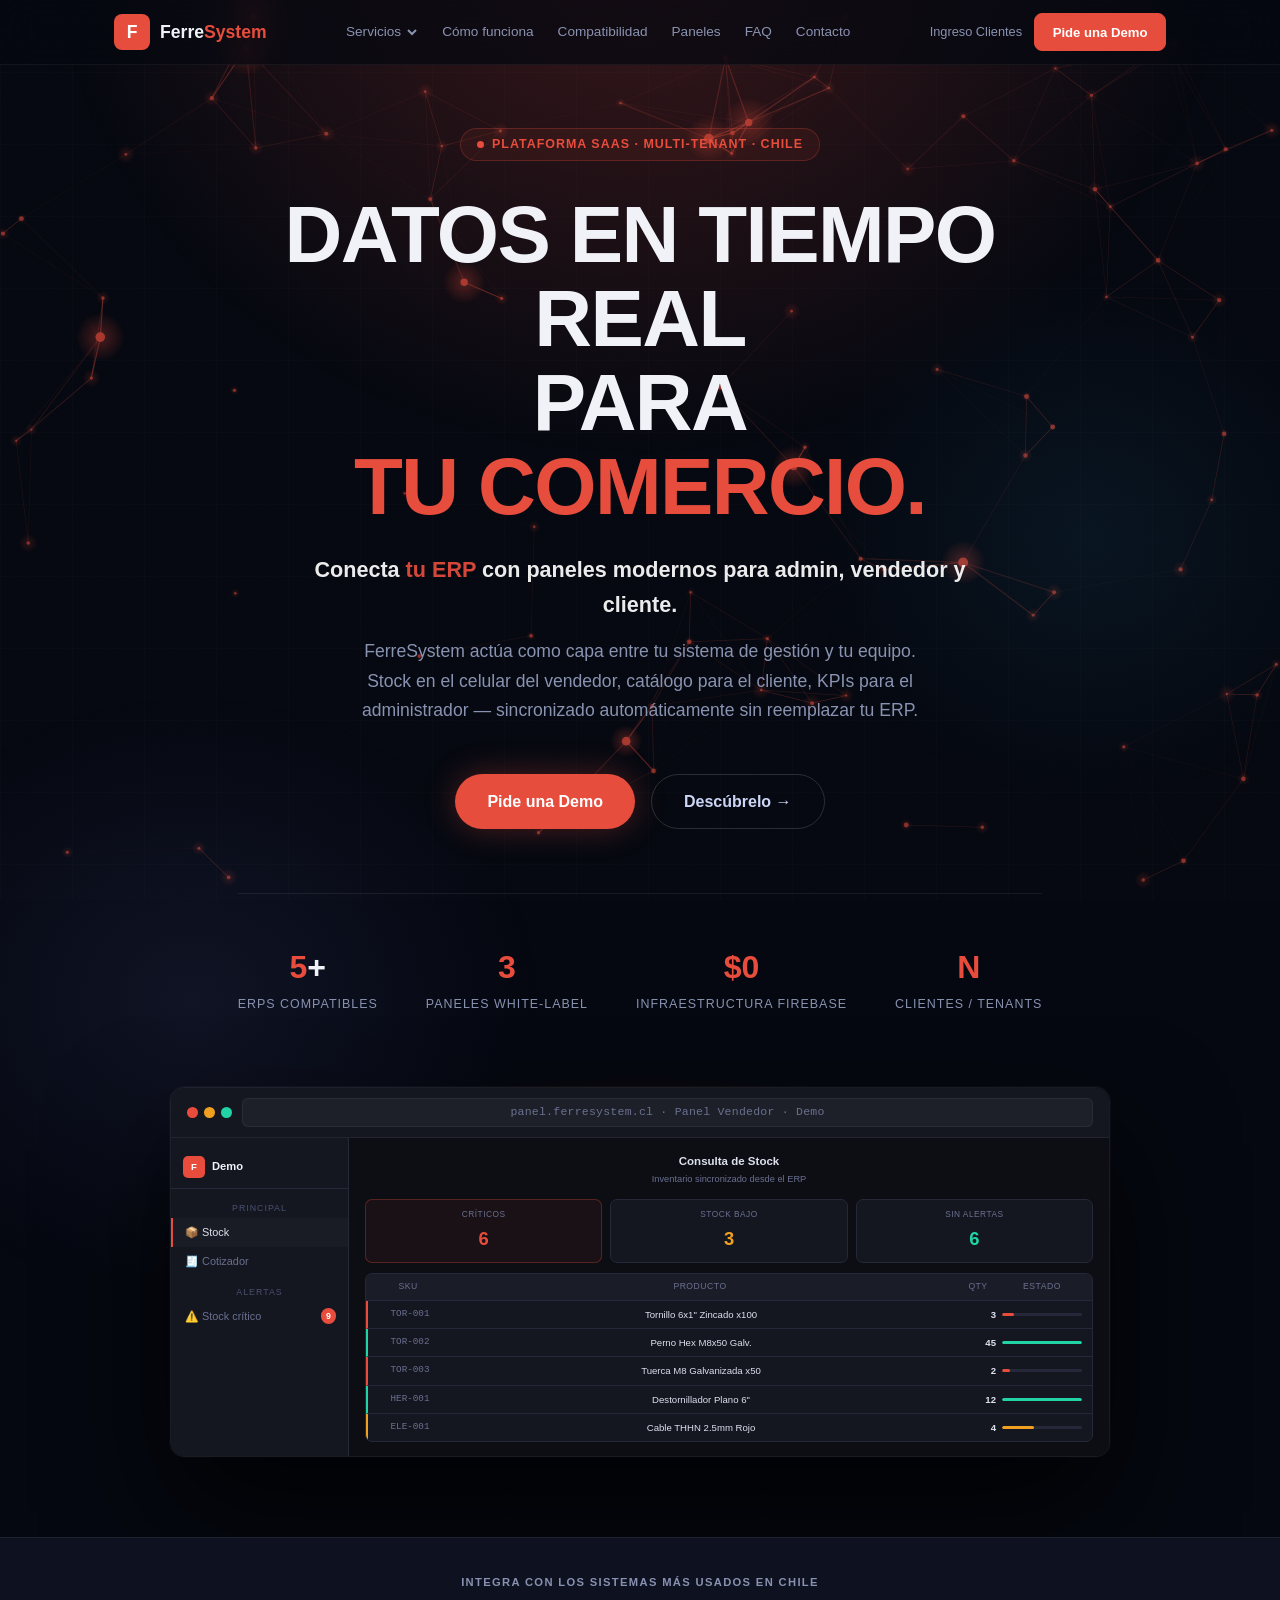
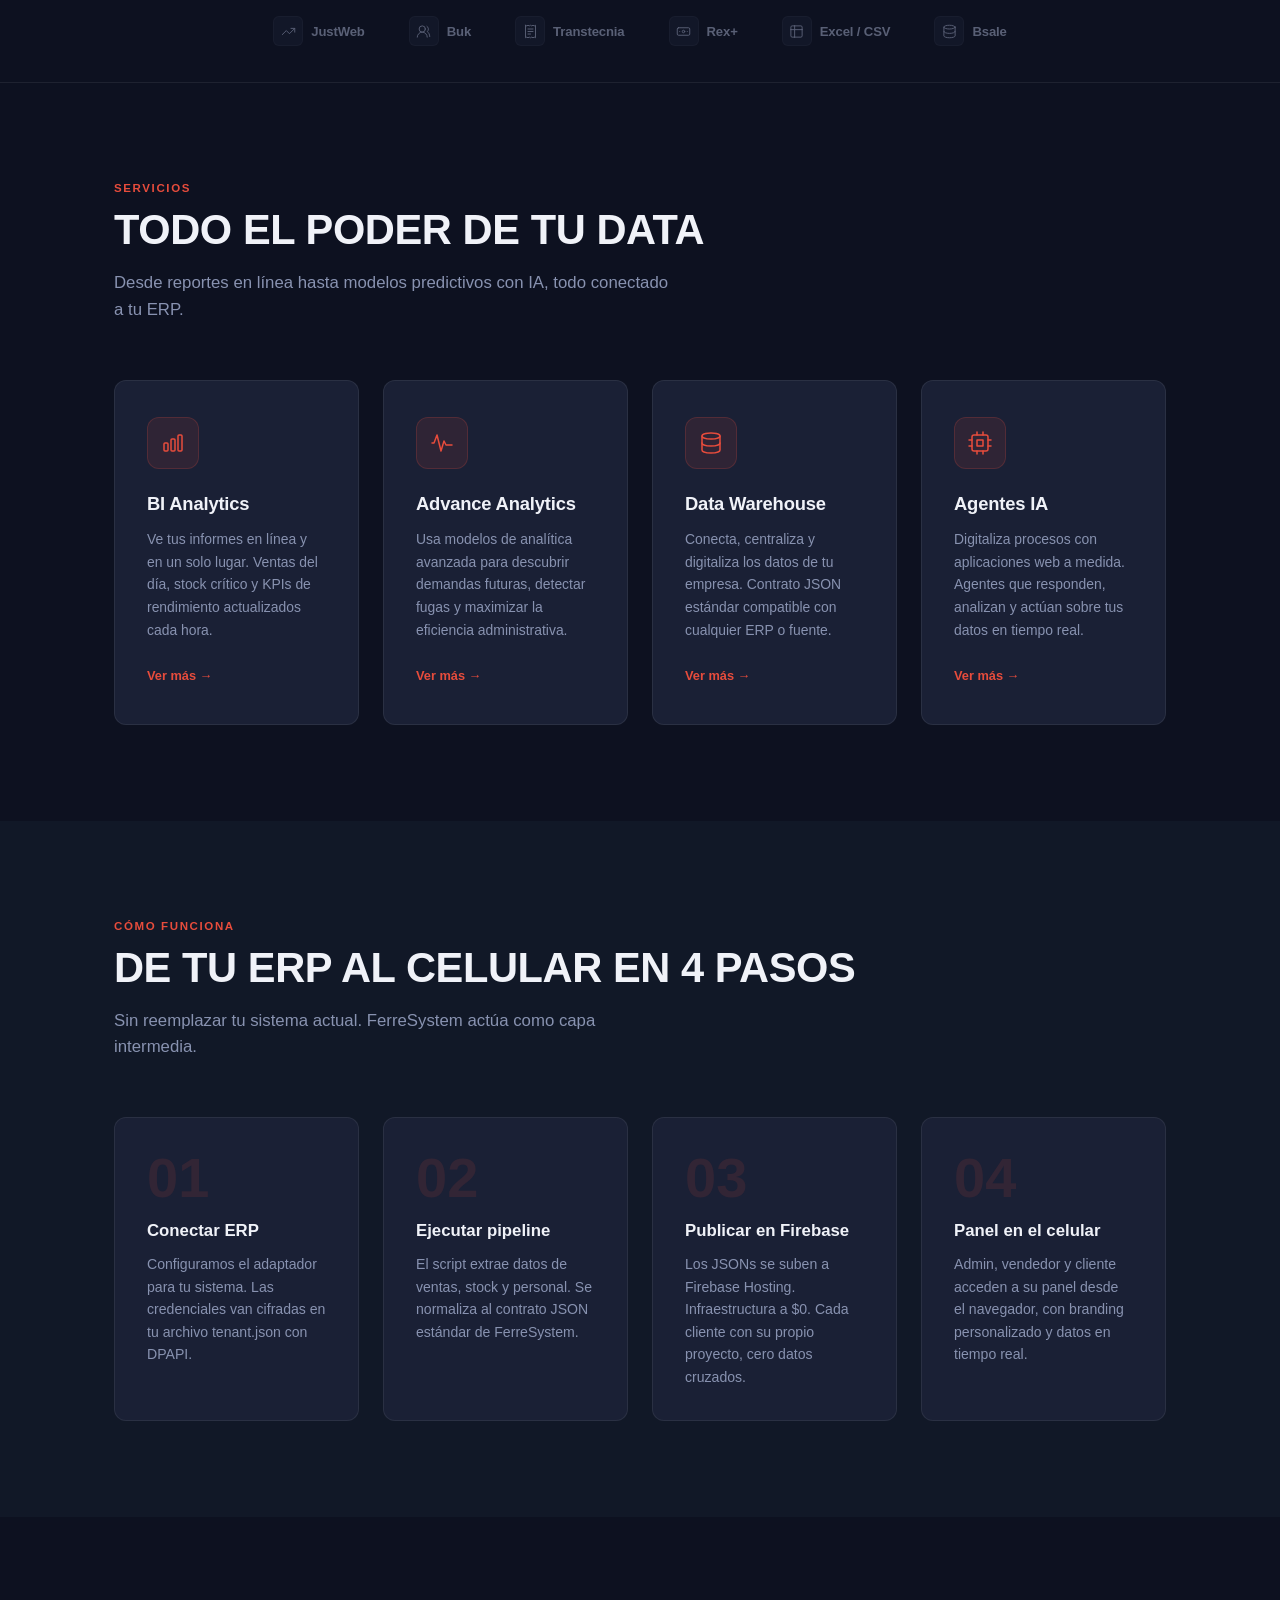
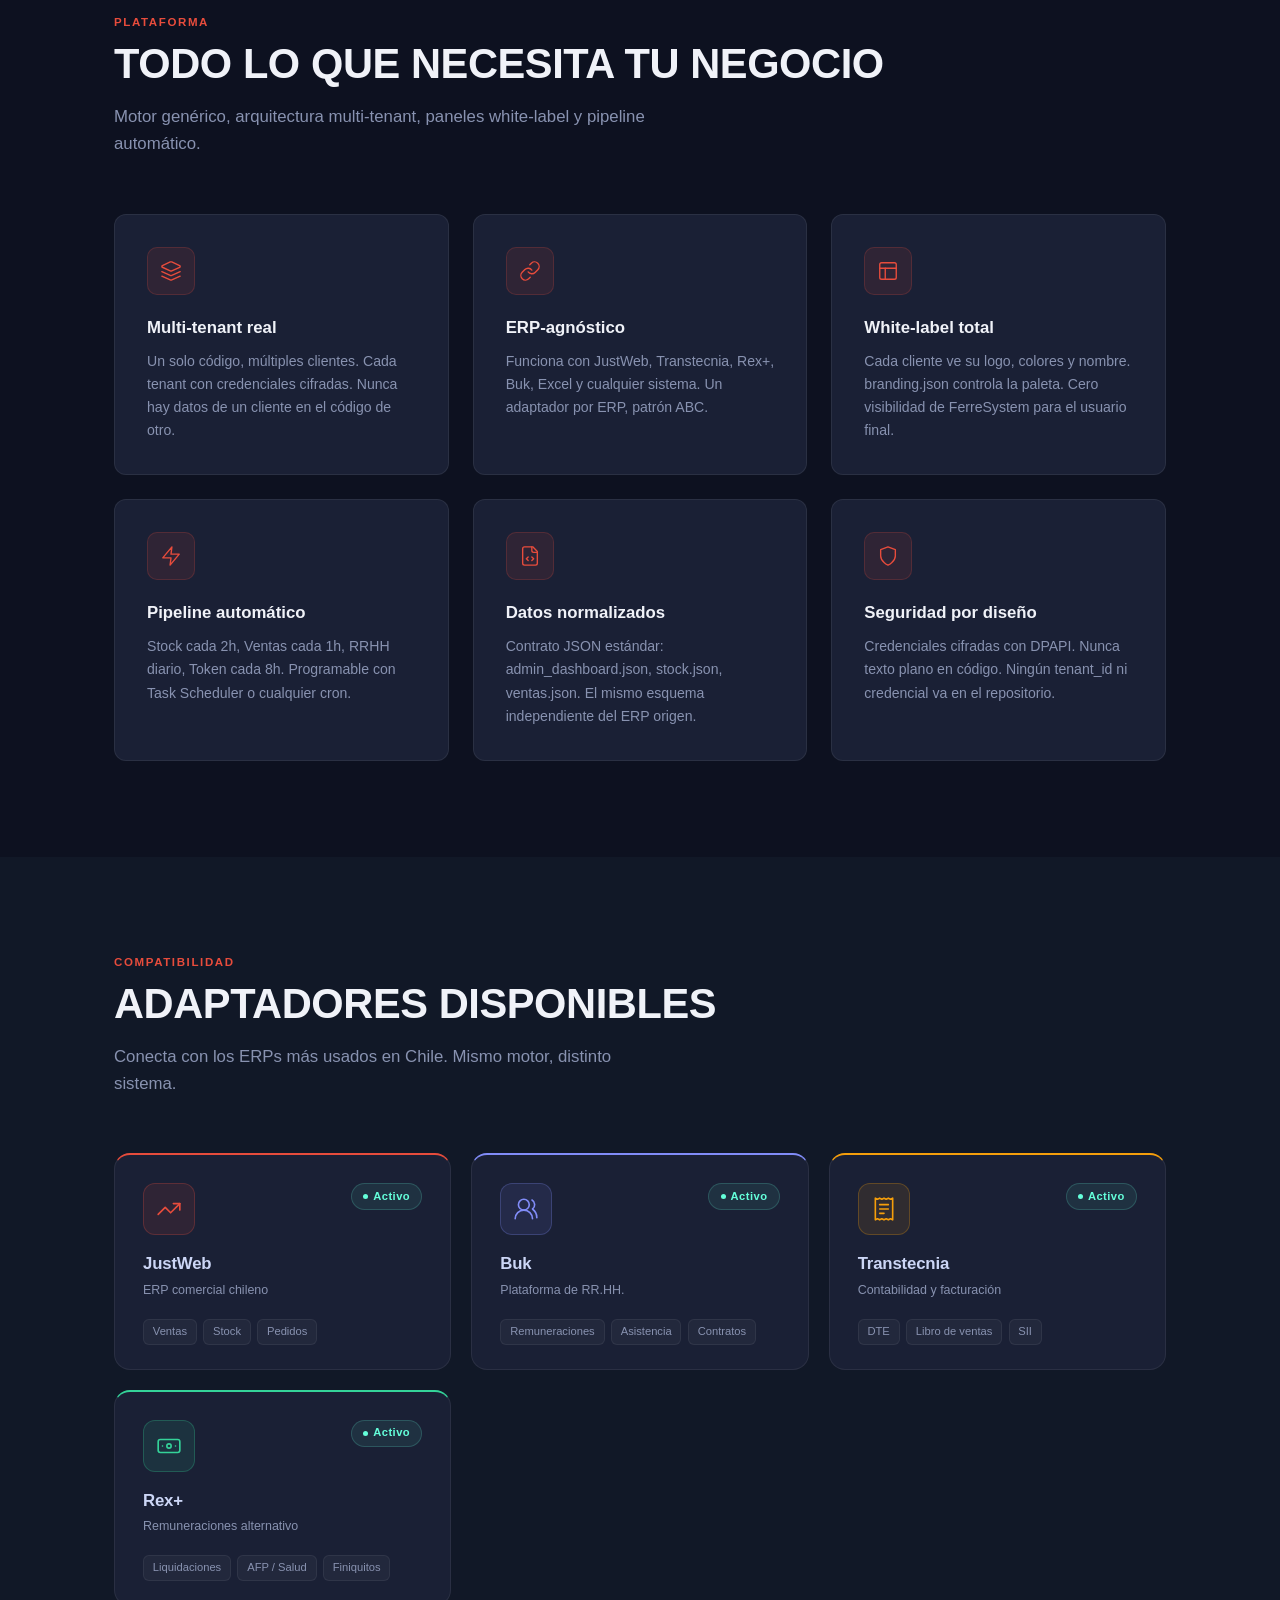
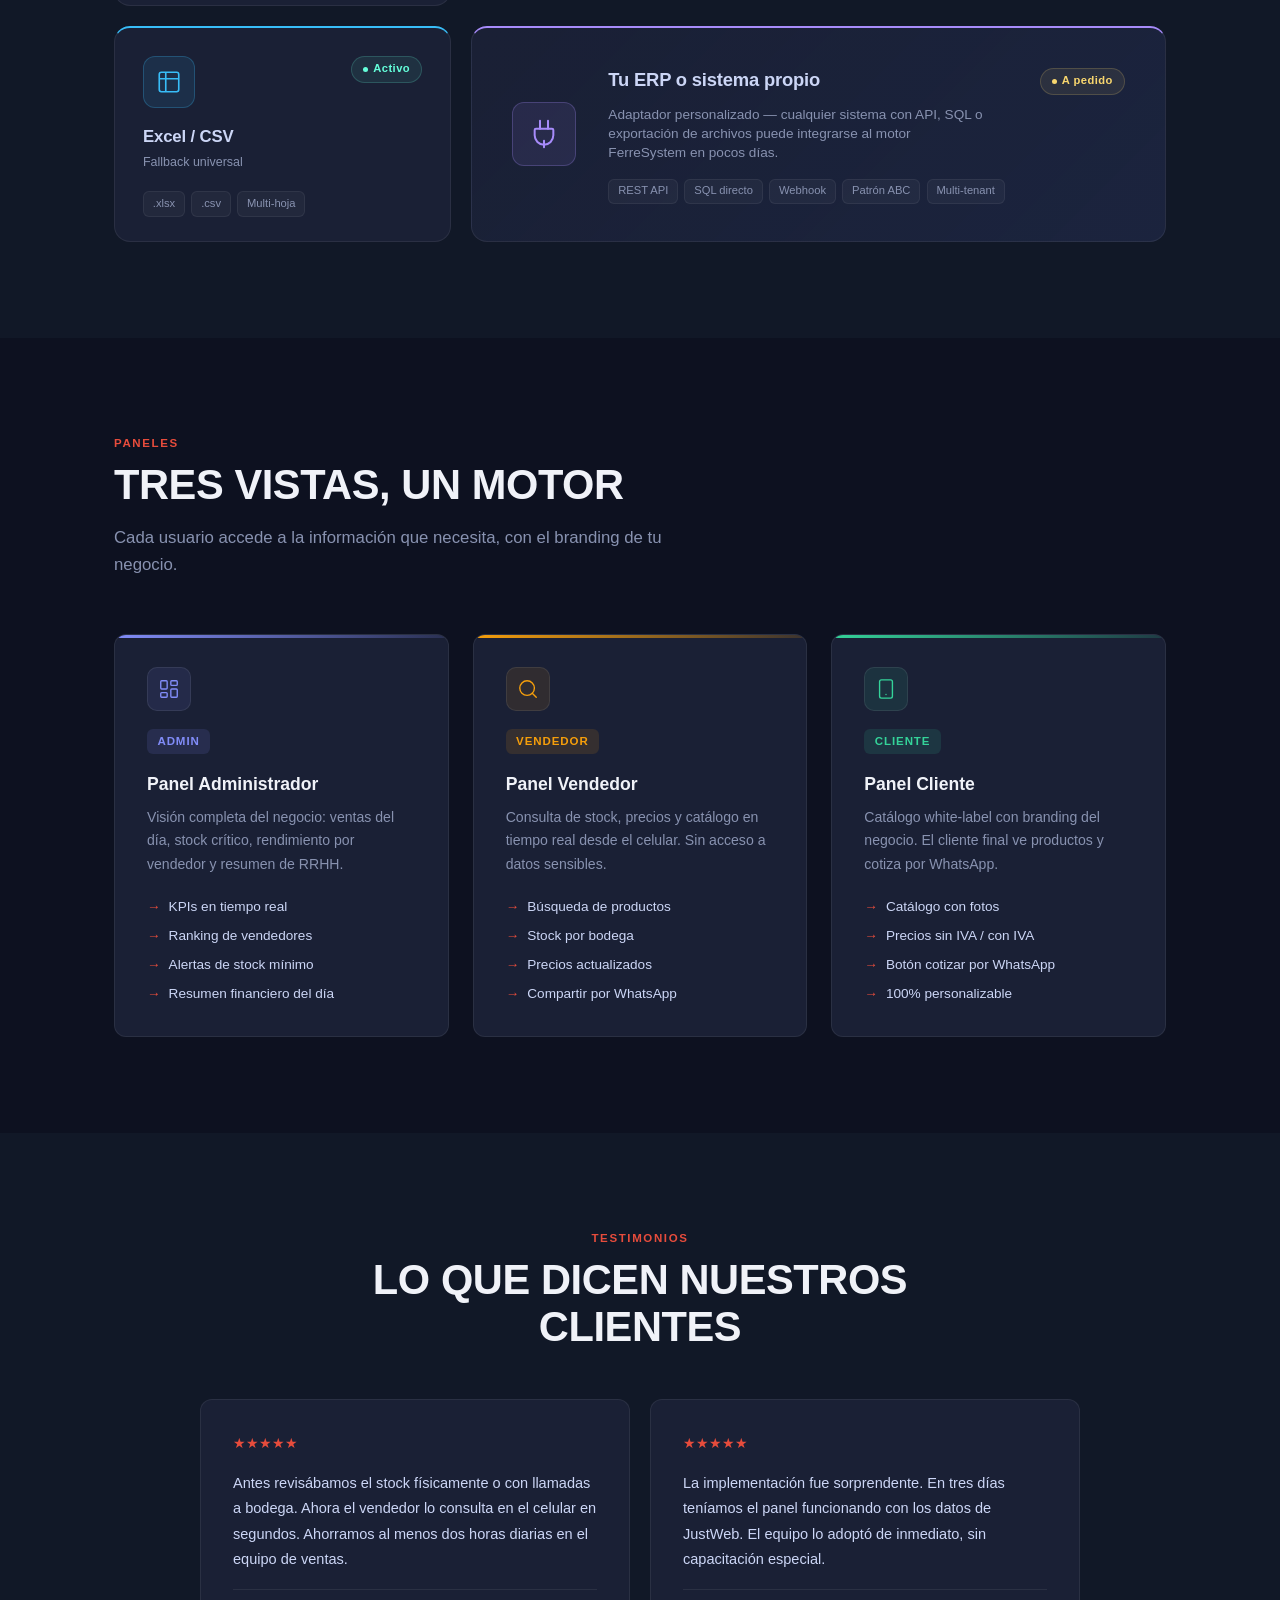
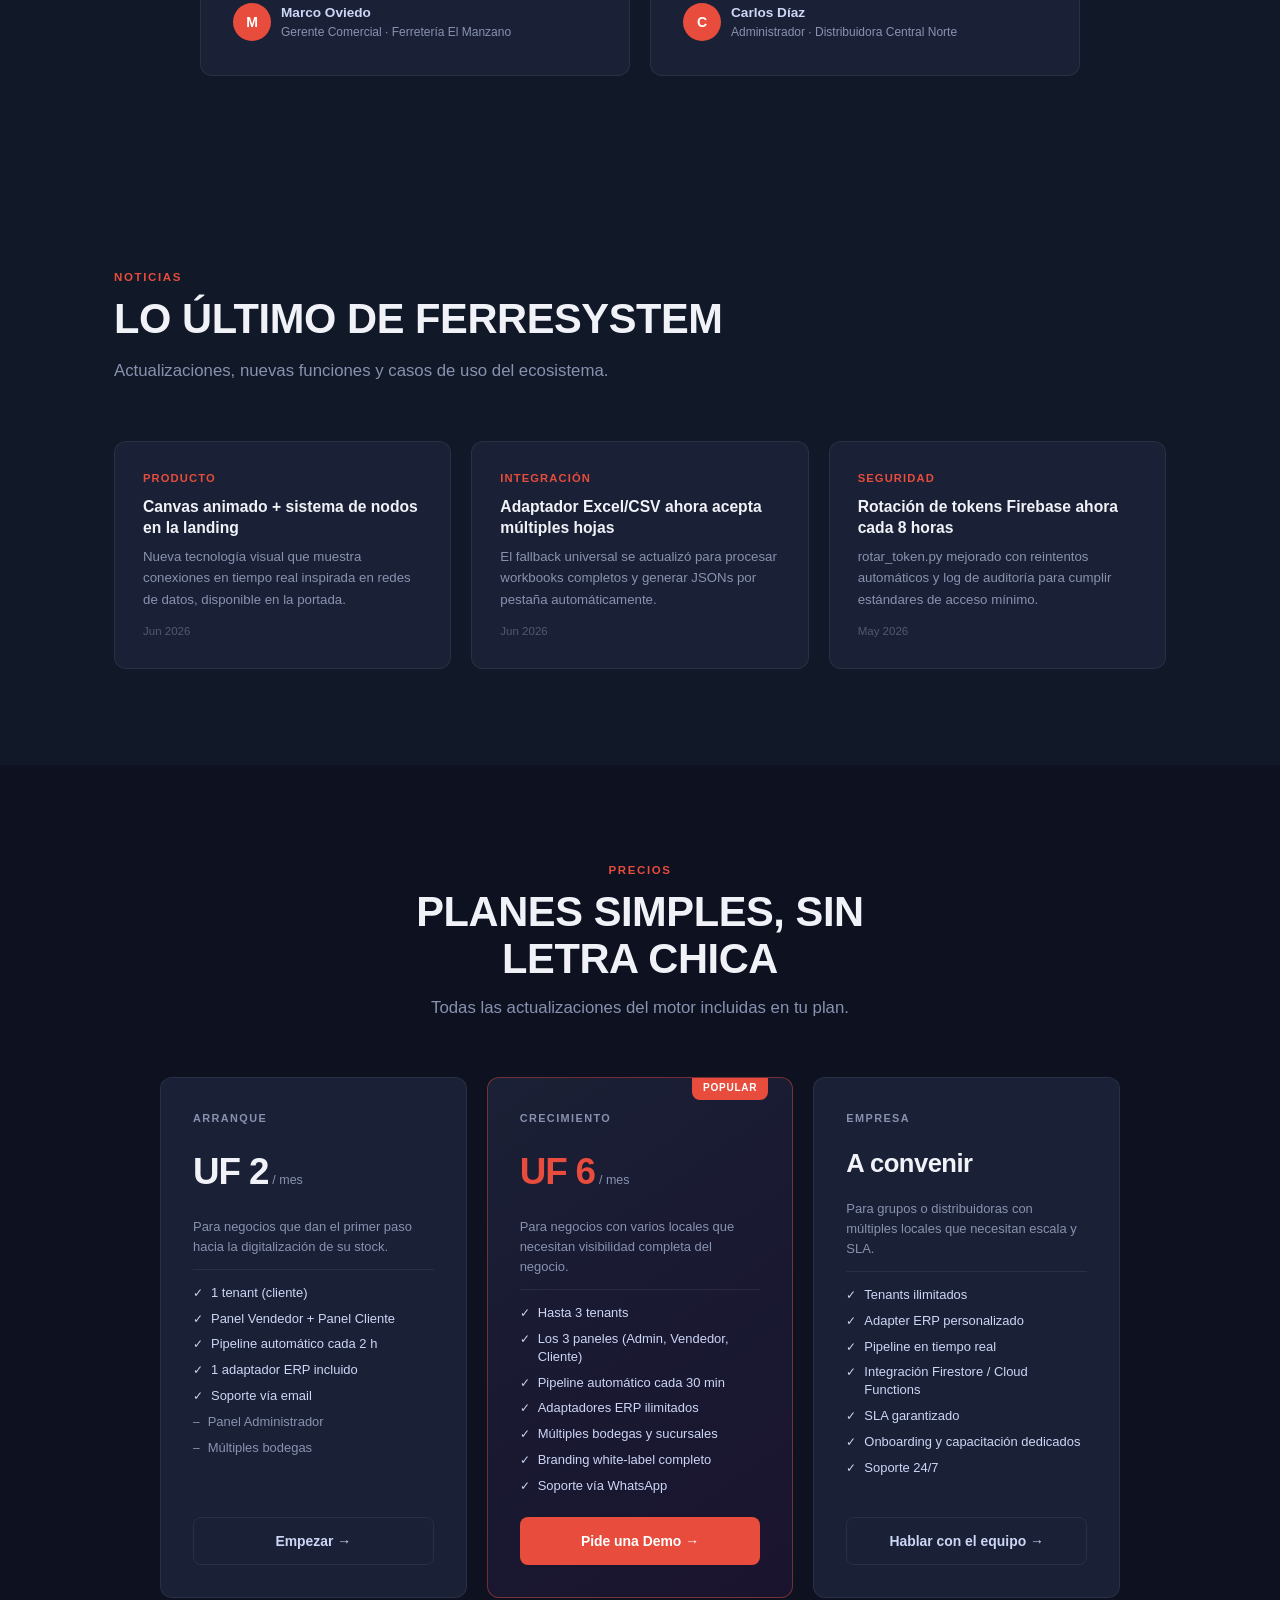
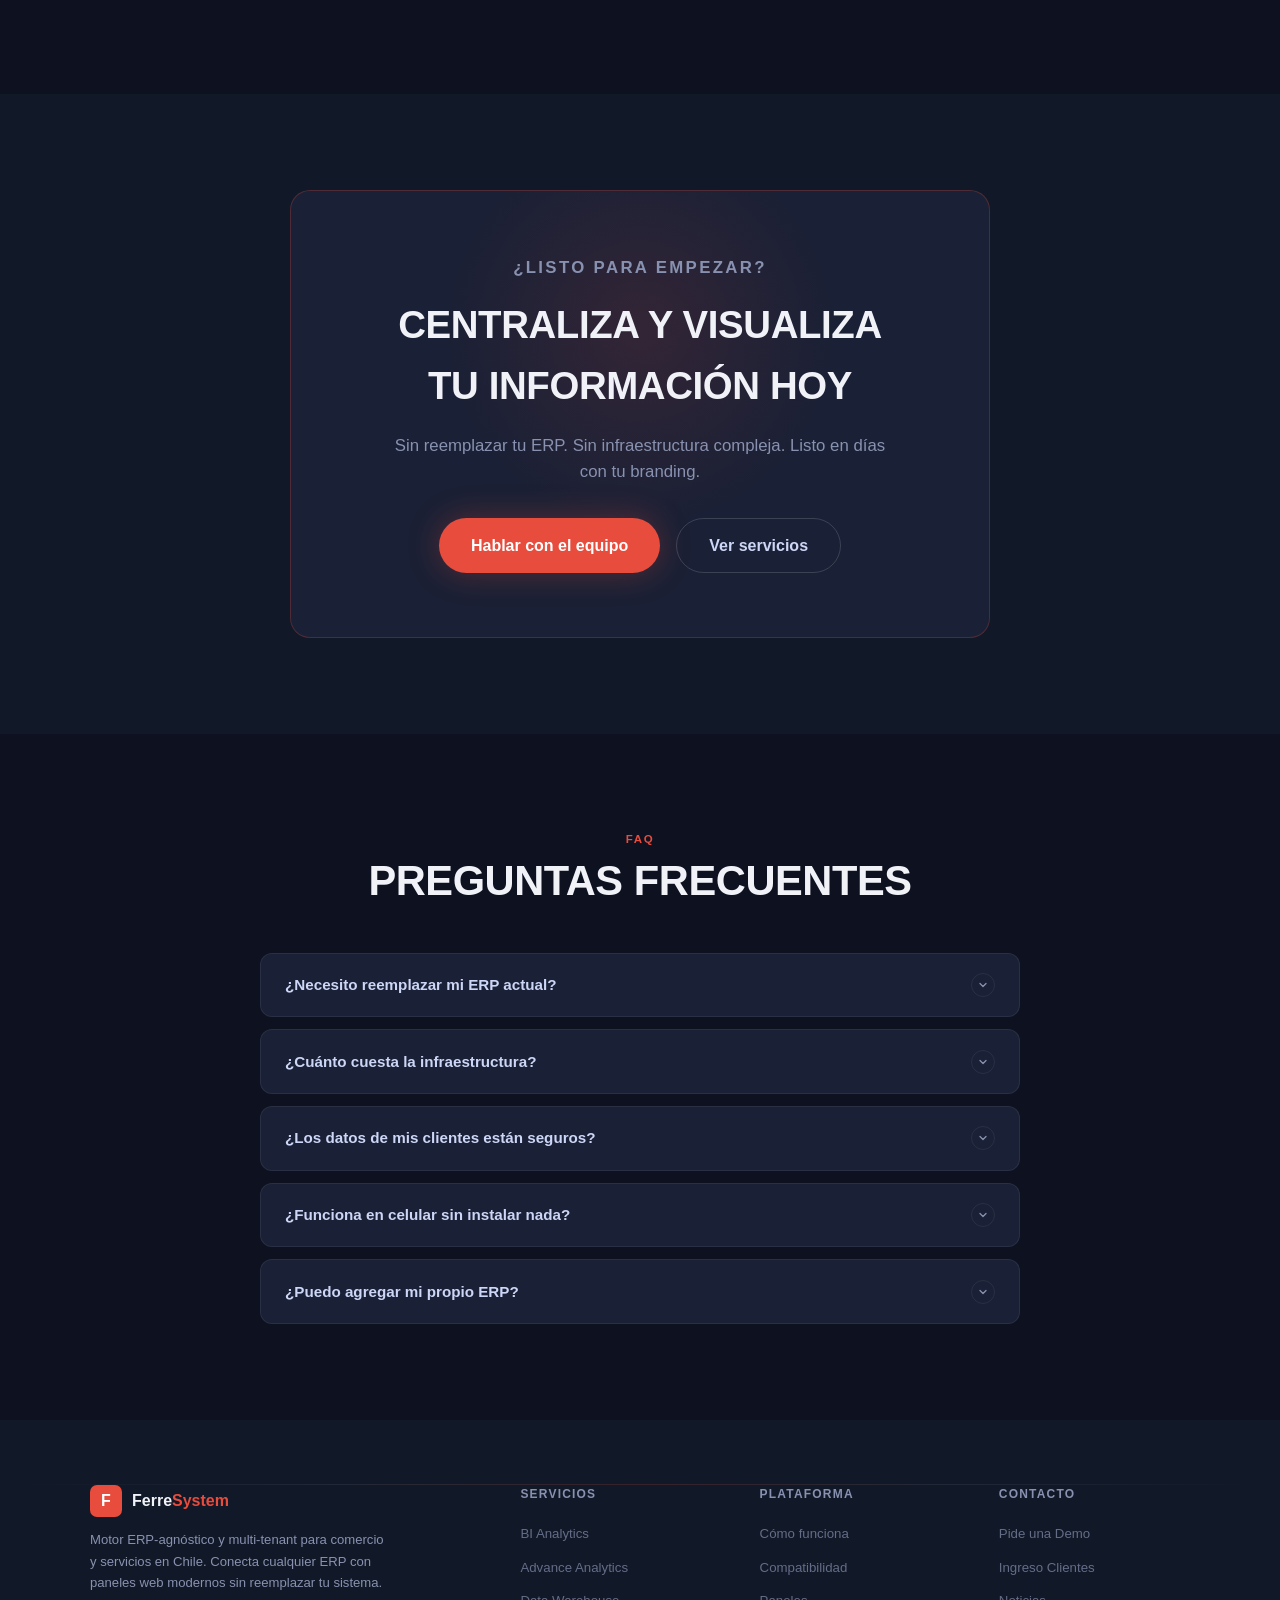
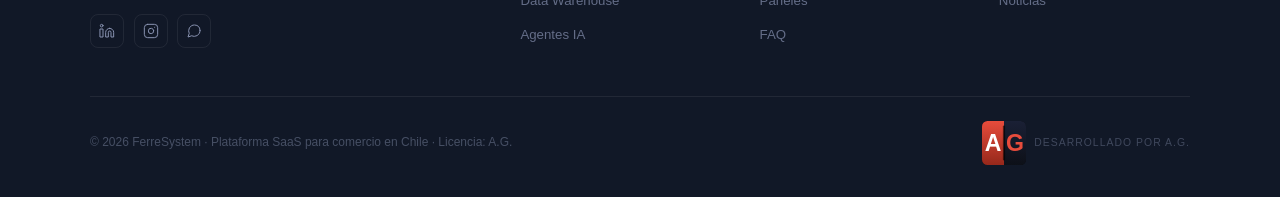
==== landing/index.html @ d7822d2e "feat(landing): professional B2B redesign — mockup, logos, pricing - Hero: new copy "Datos en tiempo " ====
<!DOCTYPE html>
<html lang="es">
<head>
  <meta charset="UTF-8">
  <meta name="viewport" content="width=device-width, initial-scale=1.0">
  <title>FerreSystem — Plataforma ERP multi-tenant para Chile</title>
  <meta name="description" content="FerreSystem conecta cualquier ERP con paneles web modernos. Multi-tenant, white-label, ERP-agnostico. JustWeb, Transtecnia, Rex+, Buk, Excel. Listo en dias.">
  <style>
    *,*::before,*::after{box-sizing:border-box;margin:0;padding:0}
    html{scroll-behavior:smooth}
    body{font-family:-apple-system,BlinkMacSystemFont,'Segoe UI',Roboto,sans-serif;background:#050810;color:#f0f2f8;line-height:1.6;overflow-x:hidden}
    a{color:inherit;text-decoration:none}
    button{cursor:pointer;font:inherit;border:none;background:none}
    :root{
      --rojo:#e74c3c;--rojo-h:#c0392b;--rojo-s:rgba(231,76,60,0.12);
      --navy:#0d1120;--navy2:#111827;--navy3:#1a2035;--navy4:#1e2744;
      --muted:#8892b0;--texto:#ccd6f6;--borde:rgba(255,255,255,0.07);
      --verde:#64ffda;--r:12px;
      --accent-sales:#e74c3c;
      --accent-people:#818cf8;
      --accent-finance:#f59e0b;
      --accent-pay:#34d399;
      --accent-data:#38bdf8;
      --accent-custom:#a78bfa;
    }
    @keyframes pulse{0%,100%{opacity:1}50%{opacity:0.5}}
    @keyframes fadeInDown{from{opacity:0;transform:translateY(-12px)}to{opacity:1;transform:translateY(0)}}
    #canvas-bg{position:fixed;top:0;left:0;width:100%;height:100%;z-index:1;pointer-events:none;opacity:0.75}
    .container{max-width:1100px;margin:0 auto;padding:0 1.5rem;position:relative;z-index:2}
    section{padding:6rem 1.5rem;position:relative;z-index:2}
    .anim{opacity:0;transition:opacity 0.7s ease,transform 0.7s ease;transform:translateY(28px)}
    .anim.visible{opacity:1;transform:translateY(0)}
    .anim.d1{transition-delay:0.05s}.anim.d2{transition-delay:0.15s}.anim.d3{transition-delay:0.25s}.anim.d4{transition-delay:0.35s}.anim.d5{transition-delay:0.45s}

    /* ===== NAV ===== */
    nav{position:fixed;top:0;left:0;right:0;z-index:500;background:rgba(5,8,16,0.72);backdrop-filter:blur(20px);-webkit-backdrop-filter:blur(20px);border-bottom:1px solid rgba(255,255,255,0.05);transition:background 0.35s ease,box-shadow 0.35s ease}
    nav.scrolled{background:rgba(5,8,16,0.96);box-shadow:0 1px 0 rgba(255,255,255,0.05)}
    .nav-inner{max-width:1100px;margin:0 auto;padding:0 1.5rem;height:64px;display:flex;align-items:center;justify-content:space-between;gap:1rem}
    .nav-logo{display:flex;align-items:center;gap:10px}
    .nav-logo-icon{width:36px;height:36px;background:var(--rojo);border-radius:8px;display:flex;align-items:center;justify-content:center;font-weight:900;font-size:1.1rem;color:#fff;flex-shrink:0}
    .nav-logo-text{font-size:1.1rem;font-weight:800}
    .nav-logo-text em{color:var(--rojo);font-style:normal}
    .nav-links{display:flex;gap:1.5rem;align-items:center}
    .nav-links a{font-size:0.85rem;color:var(--muted);font-weight:500;transition:color 0.2s;padding:0.3rem 0}
    .nav-links a:hover{color:#fff}
    .nav-dropdown{position:relative}
    .nav-dropdown-btn{display:flex;align-items:center;gap:5px;font-size:0.85rem;color:var(--muted);font-weight:500;cursor:pointer;padding:0.3rem 0;transition:color 0.2s;background:none;border:none}
    .nav-dropdown-btn:hover{color:#fff}
    .nav-dropdown-btn svg{width:12px;height:12px;transition:transform 0.25s}
    .nav-dropdown.open .nav-dropdown-btn svg{transform:rotate(180deg)}
    .nav-dropdown-menu{position:absolute;top:calc(100% + 10px);left:50%;transform:translateX(-50%);background:var(--navy2);border:1px solid var(--borde);border-radius:12px;min-width:220px;padding:0.5rem;display:none;flex-direction:column;gap:2px;box-shadow:0 20px 60px rgba(0,0,0,0.5);animation:fadeInDown 0.2s ease}
    .nav-dropdown.open .nav-dropdown-menu{display:flex}
    .nav-dropdown-menu a{display:flex;align-items:center;gap:10px;padding:0.6rem 0.85rem;border-radius:8px;font-size:0.82rem;color:var(--texto);transition:background 0.15s}
    .nav-dropdown-menu a:hover{background:rgba(231,76,60,0.1);color:#fff}
    .nav-dropdown-menu a span.ddicon{width:28px;height:28px;border-radius:6px;background:var(--rojo-s);display:flex;align-items:center;justify-content:center;flex-shrink:0}
    .nav-dropdown-menu a span.ddicon svg{width:15px;height:15px;fill:none;stroke:var(--muted);stroke-width:1.5;stroke-linecap:round;stroke-linejoin:round;transition:stroke 0.2s}
    .nav-dropdown-menu a:hover span.ddicon svg{stroke:var(--rojo)}
    .nav-right{display:flex;align-items:center;gap:0.75rem}
    .nav-ingreso{font-size:0.8rem;color:var(--muted);font-weight:500;transition:color 0.2s}
    .nav-ingreso:hover{color:#fff}
    .nav-cta{background:var(--rojo);color:#fff;border:1.5px solid var(--rojo);padding:0.45rem 1.1rem;border-radius:8px;font-size:0.82rem;font-weight:700;transition:all 0.2s;white-space:nowrap}
    .nav-cta:hover{background:var(--rojo-h);transform:translateY(-1px);box-shadow:0 4px 20px rgba(231,76,60,0.4)}
    .nav-hamburger{display:none;flex-direction:column;gap:5px;width:36px;height:36px;align-items:center;justify-content:center;cursor:pointer;border-radius:8px;transition:background 0.2s}
    .nav-hamburger:hover{background:rgba(255,255,255,0.06)}
    .nav-hamburger span{display:block;width:20px;height:2px;background:var(--texto);border-radius:2px;transition:all 0.3s}
    .nav-hamburger.active span:nth-child(1){transform:translateY(7px) rotate(45deg)}
    .nav-hamburger.active span:nth-child(2){opacity:0}
    .nav-hamburger.active span:nth-child(3){transform:translateY(-7px) rotate(-45deg)}
    .nav-mobile{display:none;position:fixed;top:64px;left:0;right:0;z-index:490;background:rgba(5,8,16,0.97);border-bottom:1px solid var(--borde);padding:1.25rem 1.5rem 1.5rem;backdrop-filter:blur(18px);animation:fadeInDown 0.2s ease}
    .nav-mobile.open{display:block}
    .nav-mobile-links{display:flex;flex-direction:column;gap:0}
    .nav-mobile-links a,.nav-mobile-links button{display:flex;align-items:center;justify-content:space-between;width:100%;padding:0.9rem 0;font-size:0.95rem;color:var(--texto);border-bottom:1px solid var(--borde);font-weight:500;background:none;border-left:none;border-right:none;border-top:none;text-align:left}
    .nav-mobile-links a:last-child{border-bottom:none}
    .nav-mobile-sub{padding:0.3rem 0 0.3rem 1rem;display:flex;flex-direction:column;gap:0}
    .nav-mobile-sub a{font-size:0.88rem;color:var(--muted);border-bottom:1px solid rgba(255,255,255,0.04);padding:0.65rem 0}
    .nav-mobile-cta{display:flex;align-items:center;justify-content:center;gap:0.5rem;background:var(--rojo);color:#fff;font-weight:700;font-size:0.95rem;padding:0.85rem;border-radius:10px;width:100%;margin-top:1rem}
    @media(max-width:900px){.nav-links{display:none}.nav-right .nav-ingreso{display:none}.nav-right .nav-cta{display:none}.nav-hamburger{display:flex}}

    /* ===== HERO ===== */
    .hero{min-height:100vh;display:flex;flex-direction:column;justify-content:center;align-items:center;text-align:center;padding:8rem 1.5rem 5rem;background:radial-gradient(ellipse 80% 60% at 50% -5%,rgba(231,76,60,0.24) 0%,transparent 58%),radial-gradient(ellipse 55% 40% at 15% 65%,rgba(129,140,248,0.09) 0%,transparent 50%),radial-gradient(ellipse 45% 35% at 85% 35%,rgba(56,189,248,0.07) 0%,transparent 50%);position:relative}
    .hero-label{display:inline-flex;align-items:center;gap:8px;background:rgba(231,76,60,0.08);border:1px solid rgba(231,76,60,0.25);border-radius:100px;padding:0.35rem 1rem;font-size:0.78rem;font-weight:700;color:var(--rojo);letter-spacing:0.08em;text-transform:uppercase;margin-bottom:2rem}
    .hero-label::before{content:"";width:7px;height:7px;border-radius:50%;background:var(--rojo);animation:pulse 1.8s infinite;flex-shrink:0}
    .hero h1{font-size:clamp(2.6rem,7vw,5rem);font-weight:900;line-height:1.05;letter-spacing:-0.02em;max-width:900px;margin-bottom:1.5rem;text-transform:uppercase}
    .hero h1 em{color:var(--rojo);font-style:normal;display:block}
    .hero-tagline{font-size:clamp(1.1rem,2.2vw,1.35rem);color:#fff;font-weight:700;max-width:700px;margin:0 auto 0.9rem;opacity:0.92}
    .hero-tagline em{color:var(--rojo);font-style:normal}
    .hero-sub{font-size:clamp(0.95rem,1.8vw,1.1rem);color:var(--muted);max-width:600px;margin:0 auto 3rem;line-height:1.7}
    .hero-ctas{display:flex;gap:1rem;justify-content:center;flex-wrap:wrap}
    .btn-pill{display:inline-flex;align-items:center;gap:0.5rem;padding:0.85rem 2rem;border-radius:100px;font-weight:700;font-size:1rem;transition:all 0.25s;cursor:pointer;border:none;text-decoration:none}
    .btn-rojo{background:var(--rojo);color:#fff;box-shadow:0 0 32px rgba(231,76,60,0.3)}
    .btn-rojo:hover{background:var(--rojo-h);transform:translateY(-2px);box-shadow:0 8px 40px rgba(231,76,60,0.45)}
    .btn-ghost{background:transparent;color:var(--texto);border:1.5px solid rgba(255,255,255,0.15)}
    .btn-ghost:hover{border-color:rgba(255,255,255,0.4);transform:translateY(-2px)}
    .hero-stats{display:flex;gap:3rem;justify-content:center;flex-wrap:wrap;margin-top:4rem;padding-top:3rem;border-top:1px solid var(--borde)}
    .hero-stat-val{font-size:2rem;font-weight:900}
    .hero-stat-val em{color:var(--rojo);font-style:normal}
    .hero-stat-label{font-size:0.78rem;color:var(--muted);text-transform:uppercase;letter-spacing:0.08em;margin-top:2px}

    /* ===== OVERLINES ===== */
    .sec-overline{font-size:0.72rem;font-weight:700;text-transform:uppercase;letter-spacing:0.14em;color:var(--rojo);margin-bottom:0.6rem}
    .sec-title{font-size:clamp(1.8rem,3.5vw,2.6rem);font-weight:900;line-height:1.12;letter-spacing:-0.01em;margin-bottom:1rem;text-transform:uppercase}
    .sec-sub{color:var(--muted);font-size:1.05rem;max-width:560px;margin-bottom:3.5rem}

    /* ===== SERVICIOS ===== */
    .servicios-section{background:var(--navy)}
    .servicios-grid{display:grid;grid-template-columns:repeat(auto-fit,minmax(240px,1fr));gap:1.5rem}
    .serv-card{background:var(--navy3);border:1px solid var(--borde);border-radius:var(--r);padding:2.25rem 2rem;position:relative;overflow:hidden;transition:all 0.3s;cursor:default}
    .serv-card::before{content:'';position:absolute;top:0;left:0;right:0;height:3px;background:linear-gradient(90deg,var(--rojo),rgba(231,76,60,0.15));transform:scaleX(0);transform-origin:left;transition:transform 0.4s ease}
    .serv-card:hover{transform:translateY(-6px);border-color:rgba(231,76,60,0.45);box-shadow:0 24px 64px rgba(0,0,0,0.45)}
    .serv-card:hover::before{transform:scaleX(1)}
    /* SVG icon wrap — same system as compat */
    .serv-icon-wrap{width:52px;height:52px;border-radius:12px;background:rgba(231,76,60,0.1);border:1px solid rgba(231,76,60,0.2);display:flex;align-items:center;justify-content:center;margin-bottom:1.25rem;transition:transform 0.3s ease}
    .serv-card:hover .serv-icon-wrap{transform:scale(1.08) rotate(-2deg)}
    .serv-icon-wrap svg{width:24px;height:24px;fill:none;stroke:var(--rojo);stroke-width:1.5;stroke-linecap:round;stroke-linejoin:round}
    .serv-card h3{font-size:1.15rem;font-weight:900;margin-bottom:0.6rem;letter-spacing:-0.01em}
    .serv-card p{font-size:0.87rem;color:var(--muted);line-height:1.65;margin-bottom:1.25rem}
    .serv-link{display:inline-flex;align-items:center;gap:5px;font-size:0.8rem;font-weight:700;color:var(--rojo);transition:gap 0.2s}
    .serv-card:hover .serv-link{gap:9px}

    /* ===== STEPS ===== */
    .steps-section{background:var(--navy2)}
    .steps-grid{display:grid;grid-template-columns:repeat(auto-fit,minmax(230px,1fr));gap:1.5rem}
    .step-card{background:var(--navy3);border:1px solid var(--borde);border-radius:var(--r);padding:2rem;position:relative;overflow:hidden;transition:transform 0.25s,border-color 0.25s,box-shadow 0.25s}
    .step-card:hover{transform:translateY(-5px);border-color:rgba(231,76,60,0.4);box-shadow:0 16px 48px rgba(0,0,0,0.4)}
    .step-card::after{content:'';position:absolute;bottom:0;left:0;right:0;height:3px;background:var(--rojo);transform:scaleX(0);transform-origin:left;transition:transform 0.35s ease}
    .step-card:hover::after{transform:scaleX(1)}
    .step-num{font-size:3.5rem;font-weight:900;color:rgba(231,76,60,0.12);line-height:1;margin-bottom:0.75rem}
    .step-card h3{font-size:1.05rem;font-weight:800;margin-bottom:0.5rem}
    .step-card p{font-size:0.88rem;color:var(--muted);line-height:1.6}

    /* ===== FEATURES ===== */
    .features-section{background:var(--navy)}
    .features-grid{display:grid;grid-template-columns:repeat(auto-fit,minmax(300px,1fr));gap:1.5rem}
    .feat-card{background:var(--navy3);border:1px solid var(--borde);border-radius:var(--r);padding:2rem;transition:all 0.25s}
    .feat-card:hover{border-color:rgba(231,76,60,0.5);background:var(--navy4);transform:translateY(-4px);box-shadow:0 20px 60px rgba(0,0,0,0.4)}
    .feat-icon{width:48px;height:48px;border-radius:10px;background:rgba(231,76,60,0.1);border:1px solid rgba(231,76,60,0.2);display:flex;align-items:center;justify-content:center;margin-bottom:1.25rem;transition:transform 0.3s ease}
    .feat-card:hover .feat-icon{transform:scale(1.08) rotate(-2deg)}
    .feat-icon svg{width:22px;height:22px;fill:none;stroke:var(--rojo);stroke-width:1.5;stroke-linecap:round;stroke-linejoin:round}
    .feat-card h3{font-size:1.05rem;font-weight:800;margin-bottom:0.5rem}
    .feat-card p{font-size:0.88rem;color:var(--muted);line-height:1.65}

    /* ===================================================
       COMPATIBILIDAD — REDISEÑO BENTO GRID v3
       Iconos SVG inline monocromáticos estilo Lucide
       stroke-width: 1.5px | sin emojis | acento por categoría
    =================================================== */
    .compat-section{background:var(--navy2)}
    .compat-bento{display:grid;grid-template-columns:repeat(3,1fr);grid-template-rows:auto auto;gap:1.25rem}
    .compat-bento .compat-card-v2:nth-child(5){grid-column:1/2}
    .compat-bento .compat-card-v2:nth-child(6){grid-column:2/4}
    @media(max-width:900px){
      .compat-bento{grid-template-columns:repeat(2,1fr)}
      .compat-bento .compat-card-v2:nth-child(5){grid-column:auto}
      .compat-bento .compat-card-v2:nth-child(6){grid-column:1/-1}
    }
    @media(max-width:560px){
      .compat-bento{grid-template-columns:1fr}
      .compat-bento .compat-card-v2:nth-child(6){grid-column:auto}
    }
    .compat-card-v2{background:var(--navy3);border:1px solid var(--borde);border-radius:16px;padding:1.75rem 1.75rem 1.5rem;position:relative;overflow:hidden;transition:transform 0.3s ease,border-color 0.3s ease,box-shadow 0.3s ease;display:flex;flex-direction:column;gap:1rem}
    .compat-card-v2::after{content:'';position:absolute;top:-40px;left:-40px;width:160px;height:160px;border-radius:50%;opacity:0;transition:opacity 0.4s ease;pointer-events:none}
    .compat-card-v2:hover{transform:translateY(-5px);box-shadow:0 20px 56px rgba(0,0,0,0.45)}
    .compat-card-v2:hover::after{opacity:1}
    .compat-card-v2[data-accent="sales"]{border-top:2px solid var(--accent-sales)}
    .compat-card-v2[data-accent="sales"]:hover{border-color:var(--accent-sales)}
    .compat-card-v2[data-accent="sales"]::after{background:radial-gradient(circle,rgba(231,76,60,0.18) 0%,transparent 70%)}
    .compat-card-v2[data-accent="sales"] .cc-icon-wrap{background:rgba(231,76,60,0.1);border-color:rgba(231,76,60,0.25)}
    .compat-card-v2[data-accent="sales"] .cc-icon-wrap svg{stroke:var(--accent-sales)}
    .compat-card-v2[data-accent="people"]{border-top:2px solid var(--accent-people)}
    .compat-card-v2[data-accent="people"]:hover{border-color:var(--accent-people)}
    .compat-card-v2[data-accent="people"]::after{background:radial-gradient(circle,rgba(129,140,248,0.18) 0%,transparent 70%)}
    .compat-card-v2[data-accent="people"] .cc-icon-wrap{background:rgba(129,140,248,0.1);border-color:rgba(129,140,248,0.25)}
    .compat-card-v2[data-accent="people"] .cc-icon-wrap svg{stroke:var(--accent-people)}
    .compat-card-v2[data-accent="finance"]{border-top:2px solid var(--accent-finance)}
    .compat-card-v2[data-accent="finance"]:hover{border-color:var(--accent-finance)}
    .compat-card-v2[data-accent="finance"]::after{background:radial-gradient(circle,rgba(245,158,11,0.18) 0%,transparent 70%)}
    .compat-card-v2[data-accent="finance"] .cc-icon-wrap{background:rgba(245,158,11,0.1);border-color:rgba(245,158,11,0.25)}
    .compat-card-v2[data-accent="finance"] .cc-icon-wrap svg{stroke:var(--accent-finance)}
    .compat-card-v2[data-accent="pay"]{border-top:2px solid var(--accent-pay)}
    .compat-card-v2[data-accent="pay"]:hover{border-color:var(--accent-pay)}
    .compat-card-v2[data-accent="pay"]::after{background:radial-gradient(circle,rgba(52,211,153,0.18) 0%,transparent 70%)}
    .compat-card-v2[data-accent="pay"] .cc-icon-wrap{background:rgba(52,211,153,0.1);border-color:rgba(52,211,153,0.25)}
    .compat-card-v2[data-accent="pay"] .cc-icon-wrap svg{stroke:var(--accent-pay)}
    .compat-card-v2[data-accent="data"]{border-top:2px solid var(--accent-data)}
    .compat-card-v2[data-accent="data"]:hover{border-color:var(--accent-data)}
    .compat-card-v2[data-accent="data"]::after{background:radial-gradient(circle,rgba(56,189,248,0.18) 0%,transparent 70%)}
    .compat-card-v2[data-accent="data"] .cc-icon-wrap{background:rgba(56,189,248,0.1);border-color:rgba(56,189,248,0.25)}
    .compat-card-v2[data-accent="data"] .cc-icon-wrap svg{stroke:var(--accent-data)}
    .compat-card-v2[data-accent="custom"]{border-top:2px solid var(--accent-custom);background:linear-gradient(135deg,var(--navy3) 0%,rgba(30,39,68,0.8) 100%)}
    .compat-card-v2[data-accent="custom"]:hover{border-color:var(--accent-custom)}
    .compat-card-v2[data-accent="custom"]::after{background:radial-gradient(circle,rgba(167,139,250,0.18) 0%,transparent 70%)}
    .compat-card-v2[data-accent="custom"] .cc-icon-wrap{background:rgba(167,139,250,0.1);border-color:rgba(167,139,250,0.25)}
    .compat-card-v2[data-accent="custom"] .cc-icon-wrap svg{stroke:var(--accent-custom)}
    .cc-icon-wrap{width:52px;height:52px;border-radius:12px;border:1px solid rgba(255,255,255,0.08);display:flex;align-items:center;justify-content:center;flex-shrink:0;transition:transform 0.3s ease}
    .compat-card-v2:hover .cc-icon-wrap{transform:scale(1.08) rotate(-3deg)}
    .cc-icon-wrap svg{width:26px;height:26px;fill:none;stroke-width:1.5;stroke-linecap:round;stroke-linejoin:round}
    .cc-header{display:flex;align-items:flex-start;justify-content:space-between;gap:0.75rem}
    .cc-meta{flex:1}
    .cc-name{font-size:1.05rem;font-weight:800;letter-spacing:-0.01em;margin-bottom:0.2rem;color:var(--texto)}
    .cc-type{font-size:0.78rem;color:var(--muted);line-height:1.4}
    .chip{display:inline-flex;align-items:center;gap:5px;padding:0.22rem 0.7rem;border-radius:100px;font-size:0.7rem;font-weight:700;letter-spacing:0.04em}
    .chip::before{content:'';width:5px;height:5px;border-radius:50%;flex-shrink:0}
    .chip-live{background:rgba(100,255,218,0.08);color:var(--verde);border:1px solid rgba(100,255,218,0.18)}
    .chip-live::before{background:var(--verde);animation:pulse 2s infinite}
    .chip-soon{background:rgba(248,214,110,0.08);color:#f8d66e;border:1px solid rgba(248,214,110,0.18)}
    .chip-soon::before{background:#f8d66e}
    .cc-tags{display:flex;flex-wrap:wrap;gap:0.4rem;margin-top:0.25rem}
    .cc-tag{font-size:0.7rem;color:var(--muted);background:rgba(255,255,255,0.04);border:1px solid rgba(255,255,255,0.06);border-radius:6px;padding:0.18rem 0.55rem}
    .compat-card-v2.cc-wide{flex-direction:row;align-items:center;gap:2rem;padding:2rem 2.5rem}
    .cc-wide .cc-icon-wrap{width:64px;height:64px;flex-shrink:0}
    .cc-wide .cc-icon-wrap svg{width:32px;height:32px}
    .cc-wide-body{flex:1;display:flex;flex-direction:column;gap:0.5rem}
    .cc-wide-body .cc-name{font-size:1.2rem}
    .cc-wide-body .cc-type{font-size:0.85rem;max-width:380px}
    @media(max-width:560px){.compat-card-v2.cc-wide{flex-direction:column;align-items:flex-start}}

    /* ===== PANELES ===== */
    .paneles-section{background:var(--navy)}
    .paneles-grid{display:grid;grid-template-columns:repeat(auto-fit,minmax(300px,1fr));gap:1.5rem}
    .panel-card{background:var(--navy3);border:1px solid var(--borde);border-radius:var(--r);padding:2rem;position:relative;overflow:hidden;transition:all 0.25s}
    .panel-card::before{content:'';position:absolute;top:0;left:0;right:0;height:3px}
    .panel-card:hover{transform:translateY(-5px);box-shadow:0 20px 60px rgba(0,0,0,0.5)}
    /* role accents */
    .panel-card[data-role="admin"]::before{background:linear-gradient(90deg,#818cf8,rgba(129,140,248,0.15))}
    .panel-card[data-role="admin"]:hover{border-color:rgba(129,140,248,0.4)}
    .panel-card[data-role="vendedor"]::before{background:linear-gradient(90deg,#f59e0b,rgba(245,158,11,0.15))}
    .panel-card[data-role="vendedor"]:hover{border-color:rgba(245,158,11,0.4)}
    .panel-card[data-role="cliente"]::before{background:linear-gradient(90deg,#34d399,rgba(52,211,153,0.15))}
    .panel-card[data-role="cliente"]:hover{border-color:rgba(52,211,153,0.4)}
    /* panel icon wrap */
    .panel-icon-wrap{width:44px;height:44px;border-radius:10px;border:1px solid rgba(255,255,255,0.08);display:flex;align-items:center;justify-content:center;margin-bottom:1rem;transition:transform 0.3s ease}
    .panel-card:hover .panel-icon-wrap{transform:scale(1.08) rotate(-2deg)}
    .panel-icon-wrap svg{width:22px;height:22px;fill:none;stroke-width:1.5;stroke-linecap:round;stroke-linejoin:round}
    .panel-card[data-role="admin"] .panel-icon-wrap{background:rgba(129,140,248,0.1)}
    .panel-card[data-role="admin"] .panel-icon-wrap svg{stroke:#818cf8}
    .panel-card[data-role="vendedor"] .panel-icon-wrap{background:rgba(245,158,11,0.1)}
    .panel-card[data-role="vendedor"] .panel-icon-wrap svg{stroke:#f59e0b}
    .panel-card[data-role="cliente"] .panel-icon-wrap{background:rgba(52,211,153,0.1)}
    .panel-card[data-role="cliente"] .panel-icon-wrap svg{stroke:#34d399}
    .panel-tag{display:inline-block;border-radius:6px;padding:0.2rem 0.65rem;font-size:0.72rem;font-weight:700;text-transform:uppercase;letter-spacing:0.08em;margin-bottom:1rem}
    .panel-card[data-role="admin"] .panel-tag{background:rgba(129,140,248,0.12);color:#818cf8}
    .panel-card[data-role="vendedor"] .panel-tag{background:rgba(245,158,11,0.12);color:#f59e0b}
    .panel-card[data-role="cliente"] .panel-tag{background:rgba(52,211,153,0.12);color:#34d399}
    .panel-card h3{font-size:1.1rem;font-weight:800;margin-bottom:0.5rem}
    .panel-card p{font-size:0.88rem;color:var(--muted);margin-bottom:1.25rem;line-height:1.65}
    .panel-list{list-style:none;display:flex;flex-direction:column;gap:0.45rem}
    .panel-list li{font-size:0.85rem;display:flex;align-items:center;gap:0.5rem;color:var(--texto)}
    .panel-list li::before{content:"\2192";color:var(--rojo);font-weight:700;flex-shrink:0}

    /* ===== NOTICIAS ===== */
    .noticias-section{background:var(--navy2)}
    .noticias-grid{display:grid;grid-template-columns:repeat(auto-fit,minmax(280px,1fr));gap:1.25rem}
    .noticia-card{background:var(--navy3);border:1px solid var(--borde);border-radius:var(--r);padding:1.75rem;transition:all 0.25s;display:flex;flex-direction:column;gap:0.5rem}
    .noticia-card:hover{border-color:rgba(231,76,60,0.35);transform:translateY(-3px)}
    .noticia-tag{font-size:0.7rem;font-weight:700;color:var(--rojo);text-transform:uppercase;letter-spacing:0.1em}
    .noticia-card h4{font-size:0.98rem;font-weight:800;line-height:1.35}
    .noticia-card p{font-size:0.83rem;color:var(--muted);line-height:1.6;flex:1}
    .noticia-meta{font-size:0.72rem;color:rgba(136,146,176,0.5);margin-top:0.25rem}

    /* ===== CTA ===== */
    .cta-section{background:var(--navy2);text-align:center}
    .cta-box{max-width:700px;margin:0 auto;padding:4rem 2rem;background:var(--navy3);border:1px solid rgba(231,76,60,0.25);border-radius:20px;position:relative;overflow:hidden}
    .cta-box::before{content:'';position:absolute;top:-60px;left:50%;transform:translateX(-50%);width:400px;height:400px;background:radial-gradient(circle,rgba(231,76,60,0.12) 0%,transparent 70%);pointer-events:none}
    .cta-box h2{font-size:clamp(1.8rem,3vw,2.4rem);font-weight:900;text-transform:uppercase;letter-spacing:-0.01em;margin-bottom:1rem;position:relative;z-index:1}
    .cta-box p{color:var(--muted);font-size:1.05rem;margin-bottom:2rem;max-width:500px;margin-left:auto;margin-right:auto;position:relative;z-index:1}
    .cta-box .btn-pill{position:relative;z-index:1}
    .cta-actions{display:flex;gap:1rem;justify-content:center;flex-wrap:wrap;position:relative;z-index:1}

    /* ===== FAQ ===== */
    .faq-section{background:var(--navy)}
    .faq-wrap{max-width:760px;margin:0 auto;display:flex;flex-direction:column;gap:0.75rem}
    .faq-item{background:var(--navy3);border:1px solid var(--borde);border-radius:var(--r);overflow:hidden;transition:border-color 0.25s}
    .faq-item.open{border-color:rgba(231,76,60,0.3)}
    .faq-btn{width:100%;display:flex;justify-content:space-between;align-items:center;gap:1rem;padding:1.2rem 1.5rem;font-size:0.95rem;font-weight:700;color:var(--texto);text-align:left;background:none;border:none;cursor:pointer;transition:background 0.2s}
    .faq-btn:hover{background:rgba(255,255,255,0.03)}
    .faq-arrow{flex-shrink:0;width:24px;height:24px;border-radius:50%;border:1.5px solid var(--borde);display:flex;align-items:center;justify-content:center;transition:transform 0.3s,border-color 0.2s;color:var(--muted)}
    .faq-arrow svg{width:12px;height:12px;fill:none;stroke:currentColor;stroke-width:2.5;stroke-linecap:round;stroke-linejoin:round;transition:stroke 0.2s}
    .faq-item.open .faq-arrow{transform:rotate(180deg);border-color:var(--rojo);color:var(--rojo)}
    .faq-body{max-height:0;overflow:hidden;transition:max-height 0.4s ease}
    .faq-body p{padding:0 1.5rem 1.2rem;font-size:0.9rem;color:var(--muted);line-height:1.7}

    /* ===== FOOTER ===== */
    footer{background:var(--navy2);border-top:1px solid var(--borde);padding:4rem 1.5rem 2rem;position:relative;z-index:2}
    .footer-inner{max-width:1100px;margin:0 auto}
    .footer-top{display:grid;grid-template-columns:2fr 1fr 1fr 1fr;gap:3rem;margin-bottom:3rem}
    .footer-brand{display:flex;align-items:center;gap:10px;margin-bottom:0.75rem}
    .footer-brand-icon{width:32px;height:32px;background:var(--rojo);border-radius:7px;display:flex;align-items:center;justify-content:center;font-weight:900;font-size:1rem;color:#fff}
    .footer-brand-name{font-size:1rem;font-weight:800}
    .footer-brand-name em{color:var(--rojo);font-style:normal}
    .footer-desc{font-size:0.82rem;color:var(--muted);max-width:300px;line-height:1.65;margin-bottom:1.25rem}
    .footer-social{display:flex;gap:0.6rem}
    .footer-social a{width:34px;height:34px;border-radius:8px;border:1px solid var(--borde);display:flex;align-items:center;justify-content:center;color:var(--muted);transition:all 0.2s}
    .footer-social a:hover{border-color:rgba(231,76,60,0.4);color:#fff;background:rgba(231,76,60,0.1)}
    .footer-social a svg{width:16px;height:16px;fill:none;stroke:currentColor;stroke-width:1.5;stroke-linecap:round;stroke-linejoin:round}
    .footer-col h5{font-size:0.75rem;font-weight:700;text-transform:uppercase;letter-spacing:0.1em;color:var(--muted);margin-bottom:1rem}
    .footer-col ul{list-style:none;display:flex;flex-direction:column;gap:0.5rem}
    .footer-col ul a{font-size:0.83rem;color:rgba(136,146,176,0.7);transition:color 0.2s}
    .footer-col ul a:hover{color:#fff}
    .footer-bottom{border-top:1px solid var(--borde);padding-top:1.5rem;display:flex;align-items:center;justify-content:space-between;gap:1rem;flex-wrap:wrap}
    .footer-copy{font-size:0.75rem;color:rgba(136,146,176,0.45)}
    .ag-logo-wrap{display:flex;align-items:center;gap:0.5rem}
    .ag-logo-label{font-size:0.65rem;color:rgba(136,146,176,0.4);text-transform:uppercase;letter-spacing:0.1em}
    @media(max-width:768px){.footer-top{grid-template-columns:1fr 1fr;gap:2rem}.footer-col:first-child{grid-column:1/-1}}
    @media(max-width:480px){.footer-top{grid-template-columns:1fr}}

    /* ===== BG GRID ===== */
    .bg-grid{position:fixed;top:0;left:0;right:0;bottom:0;z-index:0;pointer-events:none;background-image:linear-gradient(rgba(255,255,255,0.016) 1px,transparent 1px),linear-gradient(90deg,rgba(255,255,255,0.016) 1px,transparent 1px);background-size:72px 72px}
    /* ===== GRAIN FILM ===== */
    body::after{content:'';position:fixed;top:0;left:0;width:100%;height:100%;z-index:600;pointer-events:none;background-image:url("data:image/svg+xml,%3Csvg xmlns='http://www.w3.org/2000/svg' width='250' height='250'%3E%3Cfilter id='n'%3E%3CfeTurbulence type='fractalNoise' baseFrequency='0.78' numOctaves='4' stitchTiles='stitch'/%3E%3C/filter%3E%3Crect width='250' height='250' filter='url(%23n)'/%3E%3C/svg%3E");background-size:250px 250px;opacity:0.038;mix-blend-mode:overlay}
    /* ===== FOOTER gradient separator ===== */
    footer{border-top:none}
    footer::before{content:'';display:block;height:1px;background:linear-gradient(90deg,transparent,rgba(255,255,255,0.07) 25%,rgba(231,76,60,0.18) 50%,rgba(255,255,255,0.07) 75%,transparent)}
    /* STICKY */
    .sticky-cta{display:none;position:fixed;bottom:0;left:0;right:0;z-index:400;background:rgba(9,12,20,0.97);border-top:1px solid var(--borde);padding:0.75rem 1.25rem}
    .sticky-cta a{display:flex;align-items:center;justify-content:center;gap:0.5rem;background:#25d366;color:#fff;font-weight:700;font-size:0.95rem;padding:0.8rem;border-radius:10px;width:100%}
    @media(max-width:768px){.sticky-cta{display:block}body{padding-bottom:72px}}

    /* ===== BROWSER MOCKUP ===== */
    .hero-mockup{margin:4.5rem auto 0;max-width:940px;width:100%;position:relative;z-index:2}
    .hero-mockup::before{content:'';position:absolute;top:40%;left:50%;transform:translate(-50%,-50%);width:700px;height:350px;background:radial-gradient(ellipse,rgba(231,76,60,0.14) 0%,transparent 70%);pointer-events:none;z-index:-1}
    .bw-browser{border-radius:14px;overflow:hidden;border:1px solid rgba(255,255,255,0.08);box-shadow:0 56px 120px rgba(0,0,0,0.82),0 0 0 1px rgba(255,255,255,0.03)}
    .bw-chrome{background:#141720;padding:10px 16px;display:flex;align-items:center;gap:10px;border-bottom:1px solid rgba(255,255,255,0.06)}
    .bw-dots{display:flex;gap:6px}
    .bw-dot{width:11px;height:11px;border-radius:50%}
    .bw-dot:nth-child(1){background:#e74c3c}.bw-dot:nth-child(2){background:#f0a020}.bw-dot:nth-child(3){background:#22d3a5}
    .bw-urlbar{flex:1;background:rgba(255,255,255,0.04);border:1px solid rgba(255,255,255,0.06);border-radius:6px;padding:4px 12px;font-size:0.72rem;color:#6b7090;font-family:Consolas,monospace;letter-spacing:0.02em}
    .bw-body{display:grid;grid-template-columns:178px 1fr;background:#0c0e14;min-height:295px}
    .bw-side{background:#141720;border-right:1px solid #252838;padding:10px 0;display:flex;flex-direction:column}
    .bw-side-logo{display:flex;align-items:center;gap:7px;padding:8px 12px 10px;font-size:0.7rem;font-weight:700;border-bottom:1px solid #252838;margin-bottom:4px}
    .bw-side-dot{width:22px;height:22px;background:#e74c3c;border-radius:5px;display:flex;align-items:center;justify-content:center;font-size:0.6rem;font-weight:900;color:#fff;flex-shrink:0}
    .bw-side-sec{padding:8px 12px 3px;font-size:0.55rem;color:#4a5070;text-transform:uppercase;letter-spacing:1px}
    .bw-side-item{padding:6px 12px;font-size:0.68rem;color:#6b7090;border-left:2px solid transparent;display:flex;align-items:center;gap:6px}
    .bw-side-item.act{color:#dde1ee;border-left-color:#e74c3c;background:rgba(255,255,255,0.025)}
    .bw-badge{background:#e74c3c;color:#fff;border-radius:10px;font-size:0.55rem;font-weight:700;padding:1px 5px;margin-left:auto}
    .bw-main{padding:14px 16px;display:flex;flex-direction:column;gap:10px;overflow:hidden}
    .bw-page-title{font-size:0.72rem;font-weight:700;color:#dde1ee;margin-bottom:2px}
    .bw-page-sub{font-size:0.58rem;color:#6b7090;margin-bottom:2px}
    .bw-stats-row{display:grid;grid-template-columns:repeat(3,1fr);gap:8px}
    .bw-stat{background:#141720;border:1px solid #252838;border-radius:7px;padding:8px 10px}
    .bw-stat-lbl{font-size:0.52rem;color:#6b7090;text-transform:uppercase;letter-spacing:0.5px}
    .bw-stat-val{font-size:1.15rem;font-weight:800;margin:3px 0 0;font-variant-numeric:tabular-nums}
    .bw-stat.bw-alerta{border-color:rgba(231,76,60,0.3);background:rgba(231,76,60,0.06)}.bw-stat.bw-alerta .bw-stat-val{color:#e74c3c}
    .bw-stat.bw-ok .bw-stat-val{color:#22d3a5}.bw-stat.bw-warn .bw-stat-val{color:#f0a020}
    .bw-tbl{background:#141720;border:1px solid #252838;border-radius:7px;overflow:hidden}
    .bw-tbl-head{display:grid;grid-template-columns:64px 1fr 36px 80px;gap:6px;padding:6px 10px;background:#1a1d28;color:#6b7090;text-transform:uppercase;letter-spacing:0.5px;font-size:0.54rem;border-bottom:1px solid #252838}
    .bw-tbl-row{display:grid;grid-template-columns:64px 1fr 36px 80px;gap:6px;padding:6px 10px;border-bottom:1px solid #252838;align-items:center;border-left:2px solid transparent;font-size:0.6rem}
    .bw-tbl-row:last-child{border-bottom:none}
    .bw-tbl-row.r-rojo{border-left-color:#e74c3c}.bw-tbl-row.r-verde{border-left-color:#22d3a5}.bw-tbl-row.r-warn{border-left-color:#f0a020}
    .bw-sku{font-family:Consolas,monospace;color:#6b7090;font-size:0.58rem}
    .bw-tbl-name{color:#dde1ee;white-space:nowrap;overflow:hidden;text-overflow:ellipsis}
    .bw-tbl-qty{color:#dde1ee;font-weight:700;font-variant-numeric:tabular-nums;text-align:right}
    .bw-ratiowrap{display:flex;align-items:center;gap:4px}
    .bw-track{flex:1;height:3px;background:#252838;border-radius:2px;overflow:hidden}
    .bw-fill{height:100%;border-radius:2px}
    .bw-fill.f-rojo{background:#e74c3c}.bw-fill.f-verde{background:#22d3a5}.bw-fill.f-warn{background:#f0a020}
    @media(max-width:600px){.bw-body{grid-template-columns:1fr}.bw-side{display:none}}

    /* ===== LOGOS BAR ===== */
    .logos-section{background:var(--navy);padding:2.25rem 1.5rem;border-top:1px solid var(--borde);border-bottom:1px solid var(--borde)}
    .logos-label{text-align:center;font-size:0.7rem;font-weight:700;color:var(--muted);text-transform:uppercase;letter-spacing:0.12em;margin-bottom:1.5rem}
    .logos-row{display:flex;align-items:center;justify-content:center;flex-wrap:wrap;gap:1.5rem 2.75rem}
    .logo-pill{display:flex;align-items:center;gap:8px;opacity:0.4;transition:opacity 0.2s}
    .logo-pill:hover{opacity:0.85}
    .logo-pill-icon{width:30px;height:30px;border-radius:6px;border:1px solid var(--borde);background:var(--navy3);display:flex;align-items:center;justify-content:center;flex-shrink:0}
    .logo-pill-icon svg{width:15px;height:15px;fill:none;stroke:var(--texto);stroke-width:1.5;stroke-linecap:round;stroke-linejoin:round}
    .logo-pill-name{font-size:0.82rem;font-weight:700;color:var(--texto);letter-spacing:-0.01em}

    /* ===== TESTIMONIOS ===== */
    .testimonial-section{background:var(--navy2);padding:6rem 1.5rem}
    .testi-grid{display:grid;grid-template-columns:1fr 1fr;gap:1.25rem;max-width:880px;margin:0 auto}
    @media(max-width:640px){.testi-grid{grid-template-columns:1fr}}
    .testi-card{background:var(--navy3);border:1px solid var(--borde);border-radius:var(--r);padding:2rem;display:flex;flex-direction:column;gap:1rem;transition:border-color 0.25s}
    .testi-card:hover{border-color:rgba(231,76,60,0.28)}
    .testi-stars{display:flex;gap:3px;color:var(--rojo);font-size:0.9rem}
    .testi-quote{font-size:0.91rem;color:var(--texto);line-height:1.75;flex:1}
    .testi-author{display:flex;align-items:center;gap:10px;padding-top:0.75rem;border-top:1px solid var(--borde)}
    .testi-avatar{width:38px;height:38px;border-radius:50%;background:var(--rojo);display:flex;align-items:center;justify-content:center;font-weight:900;font-size:0.88rem;color:#fff;flex-shrink:0}
    .testi-name{font-size:0.85rem;font-weight:700;color:var(--texto)}
    .testi-role{font-size:0.75rem;color:var(--muted)}

    /* ===== PRECIOS ===== */
    .pricing-section{background:var(--navy);padding:6rem 1.5rem}
    .pricing-grid{display:grid;grid-template-columns:repeat(auto-fit,minmax(262px,1fr));gap:1.25rem;max-width:960px;margin:0 auto}
    .price-card{background:var(--navy3);border:1px solid var(--borde);border-radius:var(--r);padding:2rem;display:flex;flex-direction:column;gap:0.85rem;transition:all 0.25s;position:relative;overflow:hidden}
    .price-card:hover{transform:translateY(-4px);box-shadow:0 20px 56px rgba(0,0,0,0.45)}
    .price-card.price-featured{border-color:rgba(231,76,60,0.45);background:linear-gradient(145deg,var(--navy3),rgba(28,20,48,0.9))}
    .price-card.price-featured::before{content:'Popular';position:absolute;top:-1px;right:1.5rem;background:var(--rojo);color:#fff;font-size:0.63rem;font-weight:800;padding:3px 11px;border-radius:0 0 8px 8px;letter-spacing:0.07em;text-transform:uppercase}
    .price-tier{font-size:0.68rem;font-weight:700;text-transform:uppercase;letter-spacing:0.13em;color:var(--muted)}
    .price-amount{display:flex;align-items:baseline;gap:4px;margin:0.1rem 0}
    .price-num{font-size:2.3rem;font-weight:900;letter-spacing:-0.03em;font-variant-numeric:tabular-nums}
    .price-featured .price-num{color:var(--rojo)}
    .price-period{font-size:0.78rem;color:var(--muted)}
    .price-desc{font-size:0.81rem;color:var(--muted);line-height:1.55;padding-bottom:0.75rem;border-bottom:1px solid var(--borde)}
    .price-list{list-style:none;display:flex;flex-direction:column;gap:0.48rem;flex:1}
    .price-list li{font-size:0.81rem;display:flex;align-items:flex-start;gap:8px;line-height:1.4}
    .price-list li.yes{color:var(--texto)}
    .price-list li.no{color:var(--muted)}
    .pi{font-size:0.75rem;flex-shrink:0;margin-top:1px}
    .price-cta{display:block;text-align:center;padding:0.75rem;border-radius:8px;font-weight:700;font-size:0.87rem;transition:all 0.2s;margin-top:0.5rem;text-decoration:none}
    .price-cta-ghost{background:transparent;border:1.5px solid var(--borde);color:var(--texto)}
    .price-cta-ghost:hover{border-color:rgba(255,255,255,0.22);color:#fff}
    .price-cta-primary{background:var(--rojo);color:#fff;border:1.5px solid transparent}
    .price-cta-primary:hover{background:var(--rojo-h);transform:translateY(-1px);box-shadow:0 6px 20px rgba(231,76,60,0.35)}
  </style>
</head>
<body>

<canvas id="canvas-bg"></canvas>
<div class="bg-grid" aria-hidden="true"></div>

<!-- NAVBAR -->
<nav>
  <div class="nav-inner">
    <a href="#" class="nav-logo">
      <div class="nav-logo-icon">F</div>
      <span class="nav-logo-text">Ferre<em>System</em></span>
    </a>
    <div class="nav-links">
      <div class="nav-dropdown" id="dd-servicios">
        <button class="nav-dropdown-btn" onclick="toggleDropdown('dd-servicios')">
          Servicios
          <svg viewBox="0 0 12 12" fill="none" stroke="currentColor" stroke-width="2"><polyline points="2,4 6,8 10,4"/></svg>
        </button>
        <div class="nav-dropdown-menu">
          <a href="#servicios">
            <span class="ddicon">
              <svg viewBox="0 0 24 24" aria-hidden="true"><rect x="3" y="12" width="4" height="8" rx="1"/><rect x="10" y="8" width="4" height="12" rx="1"/><rect x="17" y="4" width="4" height="16" rx="1"/></svg>
            </span>BI Analytics</a>
          <a href="#servicios">
            <span class="ddicon">
              <svg viewBox="0 0 24 24" aria-hidden="true"><path d="M2 12h2l3-8 4 16 3-10 2 4h6"/></svg>
            </span>Advance Analytics</a>
          <a href="#servicios">
            <span class="ddicon">
              <svg viewBox="0 0 24 24" aria-hidden="true"><ellipse cx="12" cy="5" rx="9" ry="3"/><path d="M3 5v14c0 1.66 4.03 3 9 3s9-1.34 9-3V5"/><path d="M3 12c0 1.66 4.03 3 9 3s9-1.34 9-3"/></svg>
            </span>Data Warehouse</a>
          <a href="#servicios">
            <span class="ddicon">
              <svg viewBox="0 0 24 24" aria-hidden="true"><rect x="4" y="4" width="16" height="16" rx="2"/><rect x="9" y="9" width="6" height="6"/><path d="M9 1v3M15 1v3M9 20v3M15 20v3M1 9h3M1 15h3M20 9h3M20 15h3"/></svg>
            </span>Agentes IA</a>
        </div>
      </div>
      <a href="#como-funciona">Cómo funciona</a>
      <a href="#compatibilidad">Compatibilidad</a>
      <a href="#paneles">Paneles</a>
      <a href="#faq">FAQ</a>
      <a href="#contacto">Contacto</a>
    </div>
    <div class="nav-right">
      <a href="#contacto" class="nav-ingreso">Ingreso Clientes</a>
      <a href="https://wa.me/56900000000?text=Hola%2C%20quiero%20una%20demo%20de%20FerreSystem" target="_blank" rel="noopener" class="nav-cta">Pide una Demo</a>
      <div class="nav-hamburger" id="hamburger" onclick="toggleMenu()">
        <span></span><span></span><span></span>
      </div>
    </div>
  </div>
</nav>

<!-- MOBILE MENU -->
<div class="nav-mobile" id="mobile-menu">
  <div class="nav-mobile-links">
    <a href="#servicios" onclick="closeMenu()">Servicios</a>
    <div class="nav-mobile-sub">
      <a href="#servicios" onclick="closeMenu()">BI Analytics</a>
      <a href="#servicios" onclick="closeMenu()">Advance Analytics</a>
      <a href="#servicios" onclick="closeMenu()">Data Warehouse</a>
      <a href="#servicios" onclick="closeMenu()">Agentes IA</a>
    </div>
    <a href="#como-funciona" onclick="closeMenu()">Cómo funciona</a>
    <a href="#compatibilidad" onclick="closeMenu()">Compatibilidad</a>
    <a href="#paneles" onclick="closeMenu()">Paneles</a>
    <a href="#faq" onclick="closeMenu()">FAQ</a>
    <a href="#contacto" onclick="closeMenu()">Contacto</a>
    <a href="https://wa.me/56900000000?text=Hola%2C%20quiero%20una%20demo%20de%20FerreSystem" target="_blank" rel="noopener" class="nav-mobile-cta" onclick="closeMenu()">Pide una Demo →</a>
  </div>
</div>

<!-- HERO -->
<section class="hero">
  <div class="hero-label">Plataforma SaaS · Multi-tenant · Chile</div>
  <h1>
    Datos en tiempo real<br>para <em>tu comercio.</em>
  </h1>
  <p class="hero-tagline">Conecta <em>tu ERP</em> con paneles modernos para admin, vendedor y cliente.</p>
  <p class="hero-sub">
    FerreSystem actúa como capa entre tu sistema de gestión y tu equipo. Stock en el celular del vendedor, catálogo para el cliente, KPIs para el administrador — sincronizado automáticamente sin reemplazar tu ERP.
  </p>
  <div class="hero-ctas">
    <a href="https://wa.me/56900000000?text=Hola%2C%20quiero%20una%20demo%20de%20FerreSystem" target="_blank" rel="noopener" class="btn-pill btn-rojo">Pide una Demo</a>
    <a href="#servicios" class="btn-pill btn-ghost">Descúbrelo →</a>
  </div>
  <div class="hero-stats">
    <div class="anim d1"><div class="hero-stat-val"><em>5</em>+</div><div class="hero-stat-label">ERPs compatibles</div></div>
    <div class="anim d2"><div class="hero-stat-val"><em>3</em></div><div class="hero-stat-label">Paneles white-label</div></div>
    <div class="anim d3"><div class="hero-stat-val"><em>$0</em></div><div class="hero-stat-label">Infraestructura Firebase</div></div>
    <div class="anim d4"><div class="hero-stat-val"><em>N</em></div><div class="hero-stat-label">Clientes / tenants</div></div>
  </div>

  <!-- BROWSER MOCKUP — miniatura del panel-vendedor -->
  <div class="hero-mockup anim d5">
    <div class="bw-browser">
      <div class="bw-chrome">
        <div class="bw-dots"><div class="bw-dot"></div><div class="bw-dot"></div><div class="bw-dot"></div></div>
        <div class="bw-urlbar">panel.ferresystem.cl · Panel Vendedor · Demo</div>
      </div>
      <div class="bw-body">
        <div class="bw-side">
          <div class="bw-side-logo"><div class="bw-side-dot">F</div><span>Demo</span></div>
          <div class="bw-side-sec">Principal</div>
          <div class="bw-side-item act">📦 Stock</div>
          <div class="bw-side-item">🧾 Cotizador</div>
          <div class="bw-side-sec">Alertas</div>
          <div class="bw-side-item">⚠️ Stock crítico <span class="bw-badge">9</span></div>
        </div>
        <div class="bw-main">
          <div>
            <div class="bw-page-title">Consulta de Stock</div>
            <div class="bw-page-sub">Inventario sincronizado desde el ERP</div>
          </div>
          <div class="bw-stats-row">
            <div class="bw-stat bw-alerta"><div class="bw-stat-lbl">Críticos</div><div class="bw-stat-val">6</div></div>
            <div class="bw-stat bw-warn"><div class="bw-stat-lbl">Stock bajo</div><div class="bw-stat-val">3</div></div>
            <div class="bw-stat bw-ok"><div class="bw-stat-lbl">Sin alertas</div><div class="bw-stat-val">6</div></div>
          </div>
          <div class="bw-tbl">
            <div class="bw-tbl-head"><span>SKU</span><span>Producto</span><span>Qty</span><span>Estado</span></div>
            <div class="bw-tbl-row r-rojo"><span class="bw-sku">TOR-001</span><span class="bw-tbl-name">Tornillo 6x1" Zincado x100</span><span class="bw-tbl-qty">3</span><div class="bw-ratiowrap"><div class="bw-track"><div class="bw-fill f-rojo" style="width:15%"></div></div></div></div>
            <div class="bw-tbl-row r-verde"><span class="bw-sku">TOR-002</span><span class="bw-tbl-name">Perno Hex M8x50 Galv.</span><span class="bw-tbl-qty">45</span><div class="bw-ratiowrap"><div class="bw-track"><div class="bw-fill f-verde" style="width:100%"></div></div></div></div>
            <div class="bw-tbl-row r-rojo"><span class="bw-sku">TOR-003</span><span class="bw-tbl-name">Tuerca M8 Galvanizada x50</span><span class="bw-tbl-qty">2</span><div class="bw-ratiowrap"><div class="bw-track"><div class="bw-fill f-rojo" style="width:10%"></div></div></div></div>
            <div class="bw-tbl-row r-verde"><span class="bw-sku">HER-001</span><span class="bw-tbl-name">Destornillador Plano 6"</span><span class="bw-tbl-qty">12</span><div class="bw-ratiowrap"><div class="bw-track"><div class="bw-fill f-verde" style="width:100%"></div></div></div></div>
            <div class="bw-tbl-row r-warn"><span class="bw-sku">ELE-001</span><span class="bw-tbl-name">Cable THHN 2.5mm Rojo</span><span class="bw-tbl-qty">4</span><div class="bw-ratiowrap"><div class="bw-track"><div class="bw-fill f-warn" style="width:40%"></div></div></div></div>
          </div>
        </div>
      </div>
    </div>
  </div>
</section>

<!-- LOGOS BAR -->
<section class="logos-section">
  <div class="container">
    <p class="logos-label">Integra con los sistemas más usados en Chile</p>
    <div class="logos-row">
      <div class="logo-pill"><div class="logo-pill-icon"><svg viewBox="0 0 24 24" aria-hidden="true"><polyline points="22 7 13.5 15.5 8.5 10.5 2 17"/><polyline points="16 7 22 7 22 13"/></svg></div><span class="logo-pill-name">JustWeb</span></div>
      <div class="logo-pill"><div class="logo-pill-icon"><svg viewBox="0 0 24 24" aria-hidden="true"><path d="M18 21a8 8 0 0 0-16 0"/><circle cx="10" cy="8" r="5"/><path d="M22 20c0-3.37-2-6.5-4-8a5 5 0 0 0-.45-8.3"/></svg></div><span class="logo-pill-name">Buk</span></div>
      <div class="logo-pill"><div class="logo-pill-icon"><svg viewBox="0 0 24 24" aria-hidden="true"><path d="M4 2v20l2-1 2 1 2-1 2 1 2-1 2 1 2-1 2 1V2l-2 1-2-1-2 1-2-1-2 1-2-1-2 1Z"/><path d="M16 8H8"/><path d="M16 12H8"/><path d="M12 16H8"/></svg></div><span class="logo-pill-name">Transtecnia</span></div>
      <div class="logo-pill"><div class="logo-pill-icon"><svg viewBox="0 0 24 24" aria-hidden="true"><rect width="20" height="12" x="2" y="6" rx="2"/><circle cx="12" cy="12" r="2"/><path d="M6 12h.01M18 12h.01"/></svg></div><span class="logo-pill-name">Rex+</span></div>
      <div class="logo-pill"><div class="logo-pill-icon"><svg viewBox="0 0 24 24" aria-hidden="true"><path d="M9 3H5a2 2 0 0 0-2 2v4m6-6h10a2 2 0 0 1 2 2v4M9 3v18m0 0h10a2 2 0 0 0 2-2V9M9 21H5a2 2 0 0 1-2-2V9m0 0h18"/></svg></div><span class="logo-pill-name">Excel / CSV</span></div>
      <div class="logo-pill"><div class="logo-pill-icon"><svg viewBox="0 0 24 24" aria-hidden="true"><ellipse cx="12" cy="5" rx="9" ry="3"/><path d="M3 5v14c0 1.66 4.03 3 9 3s9-1.34 9-3V5"/><path d="M3 12c0 1.66 4.03 3 9 3s9-1.34 9-3"/></svg></div><span class="logo-pill-name">Bsale</span></div>
    </div>
  </div>
</section>

<!-- SERVICIOS -->
<section id="servicios" class="servicios-section">
  <div class="container">
    <p class="sec-overline anim">Servicios</p>
    <h2 class="sec-title anim d1">Todo el poder de tu data</h2>
    <p class="sec-sub anim d2">Desde reportes en línea hasta modelos predictivos con IA, todo conectado a tu ERP.</p>
    <div class="servicios-grid">
      <div class="serv-card anim d1">
        <div class="serv-icon-wrap">
          <svg viewBox="0 0 24 24" aria-hidden="true"><rect x="3" y="12" width="4" height="8" rx="1"/><rect x="10" y="8" width="4" height="12" rx="1"/><rect x="17" y="4" width="4" height="16" rx="1"/></svg>
        </div>
        <h3>BI Analytics</h3>
        <p>Ve tus informes en línea y en un solo lugar. Ventas del día, stock crítico y KPIs de rendimiento actualizados cada hora.</p>
        <span class="serv-link">Ver más →</span>
      </div>
      <div class="serv-card anim d2">
        <div class="serv-icon-wrap">
          <svg viewBox="0 0 24 24" aria-hidden="true"><path d="M2 12h2l3-8 4 16 3-10 2 4h6"/></svg>
        </div>
        <h3>Advance Analytics</h3>
        <p>Usa modelos de analítica avanzada para descubrir demandas futuras, detectar fugas y maximizar la eficiencia administrativa.</p>
        <span class="serv-link">Ver más →</span>
      </div>
      <div class="serv-card anim d3">
        <div class="serv-icon-wrap">
          <svg viewBox="0 0 24 24" aria-hidden="true"><ellipse cx="12" cy="5" rx="9" ry="3"/><path d="M3 5v14c0 1.66 4.03 3 9 3s9-1.34 9-3V5"/><path d="M3 12c0 1.66 4.03 3 9 3s9-1.34 9-3"/></svg>
        </div>
        <h3>Data Warehouse</h3>
        <p>Conecta, centraliza y digitaliza los datos de tu empresa. Contrato JSON estándar compatible con cualquier ERP o fuente.</p>
        <span class="serv-link">Ver más →</span>
      </div>
      <div class="serv-card anim d4">
        <div class="serv-icon-wrap">
          <svg viewBox="0 0 24 24" aria-hidden="true"><rect x="4" y="4" width="16" height="16" rx="2"/><rect x="9" y="9" width="6" height="6"/><path d="M9 1v3M15 1v3M9 20v3M15 20v3M1 9h3M1 15h3M20 9h3M20 15h3"/></svg>
        </div>
        <h3>Agentes IA</h3>
        <p>Digitaliza procesos con aplicaciones web a medida. Agentes que responden, analizan y actúan sobre tus datos en tiempo real.</p>
        <span class="serv-link">Ver más →</span>
      </div>
    </div>
  </div>
</section>

<!-- COMO FUNCIONA -->
<section id="como-funciona" class="steps-section">
  <div class="container">
    <p class="sec-overline anim">Cómo funciona</p>
    <h2 class="sec-title anim d1">De tu ERP al celular en 4 pasos</h2>
    <p class="sec-sub anim d2">Sin reemplazar tu sistema actual. FerreSystem actúa como capa intermedia.</p>
    <div class="steps-grid">
      <div class="step-card anim d1"><div class="step-num">01</div><h3>Conectar ERP</h3><p>Configuramos el adaptador para tu sistema. Las credenciales van cifradas en tu archivo tenant.json con DPAPI.</p></div>
      <div class="step-card anim d2"><div class="step-num">02</div><h3>Ejecutar pipeline</h3><p>El script extrae datos de ventas, stock y personal. Se normaliza al contrato JSON estándar de FerreSystem.</p></div>
      <div class="step-card anim d3"><div class="step-num">03</div><h3>Publicar en Firebase</h3><p>Los JSONs se suben a Firebase Hosting. Infraestructura a $0. Cada cliente con su propio proyecto, cero datos cruzados.</p></div>
      <div class="step-card anim d4"><div class="step-num">04</div><h3>Panel en el celular</h3><p>Admin, vendedor y cliente acceden a su panel desde el navegador, con branding personalizado y datos en tiempo real.</p></div>
    </div>
  </div>
</section>

<!-- FEATURES -->
<section id="features" class="features-section">
  <div class="container">
    <p class="sec-overline anim">Plataforma</p>
    <h2 class="sec-title anim d1">Todo lo que necesita tu negocio</h2>
    <p class="sec-sub anim d2">Motor genérico, arquitectura multi-tenant, paneles white-label y pipeline automático.</p>
    <div class="features-grid">
      <div class="feat-card anim d1">
        <div class="feat-icon">
          <svg viewBox="0 0 24 24" aria-hidden="true"><path d="m12.83 2.18a2 2 0 0 0-1.66 0L2.6 6.08a1 1 0 0 0 0 1.83l8.58 3.91a2 2 0 0 0 1.66 0l8.58-3.9a1 1 0 0 0 0-1.83Z"/><path d="m22 17.65-9.17 4.16a2 2 0 0 1-1.66 0L2 17.65"/><path d="m22 12.65-9.17 4.16a2 2 0 0 1-1.66 0L2 12.65"/></svg>
        </div>
        <h3>Multi-tenant real</h3>
        <p>Un solo código, múltiples clientes. Cada tenant con credenciales cifradas. Nunca hay datos de un cliente en el código de otro.</p>
      </div>
      <div class="feat-card anim d2">
        <div class="feat-icon">
          <svg viewBox="0 0 24 24" aria-hidden="true"><path d="M10 13a5 5 0 0 0 7.54.54l3-3a5 5 0 0 0-7.07-7.07l-1.72 1.71"/><path d="M14 11a5 5 0 0 0-7.54-.54l-3 3a5 5 0 0 0 7.07 7.07l1.71-1.71"/></svg>
        </div>
        <h3>ERP-agnóstico</h3>
        <p>Funciona con JustWeb, Transtecnia, Rex+, Buk, Excel y cualquier sistema. Un adaptador por ERP, patrón ABC.</p>
      </div>
      <div class="feat-card anim d3">
        <div class="feat-icon">
          <svg viewBox="0 0 24 24" aria-hidden="true"><rect width="18" height="18" x="3" y="3" rx="2" ry="2"/><line x1="3" y1="9" x2="21" y2="9"/><line x1="9" y1="21" x2="9" y2="9"/></svg>
        </div>
        <h3>White-label total</h3>
        <p>Cada cliente ve su logo, colores y nombre. branding.json controla la paleta. Cero visibilidad de FerreSystem para el usuario final.</p>
      </div>
      <div class="feat-card anim d4">
        <div class="feat-icon">
          <svg viewBox="0 0 24 24" aria-hidden="true"><polygon points="13 2 3 14 12 14 11 22 21 10 12 10 13 2"/></svg>
        </div>
        <h3>Pipeline automático</h3>
        <p>Stock cada 2h, Ventas cada 1h, RRHH diario, Token cada 8h. Programable con Task Scheduler o cualquier cron.</p>
      </div>
      <div class="feat-card anim d5">
        <div class="feat-icon">
          <svg viewBox="0 0 24 24" aria-hidden="true"><path d="M15 2H6a2 2 0 0 0-2 2v16a2 2 0 0 0 2 2h12a2 2 0 0 0 2-2V7Z"/><path d="M14 2v4a2 2 0 0 0 2 2h4"/><path d="m10 13-2 2 2 2"/><path d="m14 17 2-2-2-2"/></svg>
        </div>
        <h3>Datos normalizados</h3>
        <p>Contrato JSON estándar: admin_dashboard.json, stock.json, ventas.json. El mismo esquema independiente del ERP origen.</p>
      </div>
      <div class="feat-card anim d1">
        <div class="feat-icon">
          <svg viewBox="0 0 24 24" aria-hidden="true"><path d="M12 22s8-4 8-10V5l-8-3-8 3v7c0 6 8 10 8 10z"/></svg>
        </div>
        <h3>Seguridad por diseño</h3>
        <p>Credenciales cifradas con DPAPI. Nunca texto plano en código. Ningún tenant_id ni credencial va en el repositorio.</p>
      </div>
    </div>
  </div>
</section>

<!-- ===================================================
     COMPATIBILIDAD — BENTO GRID v3
     Iconos SVG inline estilo Lucide
     stroke-width:1.5 | monocromático | acento por sistema
==================================================== -->
<section id="compatibilidad" class="compat-section">
  <div class="container">
    <p class="sec-overline anim">Compatibilidad</p>
    <h2 class="sec-title anim d1">Adaptadores disponibles</h2>
    <p class="sec-sub anim d2">Conecta con los ERPs más usados en Chile. Mismo motor, distinto sistema.</p>

    <div class="compat-bento">

      <!-- 1. JustWeb -->
      <div class="compat-card-v2 anim d1" data-accent="sales">
        <div class="cc-header">
          <div class="cc-icon-wrap">
            <svg viewBox="0 0 24 24" aria-hidden="true">
              <polyline points="22 7 13.5 15.5 8.5 10.5 2 17"/>
              <polyline points="16 7 22 7 22 13"/>
            </svg>
          </div>
          <span class="chip chip-live">Activo</span>
        </div>
        <div class="cc-meta">
          <div class="cc-name">JustWeb</div>
          <div class="cc-type">ERP comercial chileno</div>
        </div>
        <div class="cc-tags">
          <span class="cc-tag">Ventas</span>
          <span class="cc-tag">Stock</span>
          <span class="cc-tag">Pedidos</span>
        </div>
      </div>

      <!-- 2. Buk -->
      <div class="compat-card-v2 anim d2" data-accent="people">
        <div class="cc-header">
          <div class="cc-icon-wrap">
            <svg viewBox="0 0 24 24" aria-hidden="true">
              <path d="M18 21a8 8 0 0 0-16 0"/>
              <circle cx="10" cy="8" r="5"/>
              <path d="M22 20c0-3.37-2-6.5-4-8a5 5 0 0 0-.45-8.3"/>
            </svg>
          </div>
          <span class="chip chip-live">Activo</span>
        </div>
        <div class="cc-meta">
          <div class="cc-name">Buk</div>
          <div class="cc-type">Plataforma de RR.HH.</div>
        </div>
        <div class="cc-tags">
          <span class="cc-tag">Remuneraciones</span>
          <span class="cc-tag">Asistencia</span>
          <span class="cc-tag">Contratos</span>
        </div>
      </div>

      <!-- 3. Transtecnia -->
      <div class="compat-card-v2 anim d3" data-accent="finance">
        <div class="cc-header">
          <div class="cc-icon-wrap">
            <svg viewBox="0 0 24 24" aria-hidden="true">
              <path d="M4 2v20l2-1 2 1 2-1 2 1 2-1 2 1 2-1 2 1V2l-2 1-2-1-2 1-2-1-2 1-2-1-2 1Z"/>
              <path d="M16 8H8"/>
              <path d="M16 12H8"/>
              <path d="M12 16H8"/>
            </svg>
          </div>
          <span class="chip chip-live">Activo</span>
        </div>
        <div class="cc-meta">
          <div class="cc-name">Transtecnia</div>
          <div class="cc-type">Contabilidad y facturación</div>
        </div>
        <div class="cc-tags">
          <span class="cc-tag">DTE</span>
          <span class="cc-tag">Libro de ventas</span>
          <span class="cc-tag">SII</span>
        </div>
      </div>

      <!-- 4. Rex+ -->
      <div class="compat-card-v2 anim d4" data-accent="pay">
        <div class="cc-header">
          <div class="cc-icon-wrap">
            <svg viewBox="0 0 24 24" aria-hidden="true">
              <rect width="20" height="12" x="2" y="6" rx="2"/>
              <circle cx="12" cy="12" r="2"/>
              <path d="M6 12h.01M18 12h.01"/>
            </svg>
          </div>
          <span class="chip chip-live">Activo</span>
        </div>
        <div class="cc-meta">
          <div class="cc-name">Rex+</div>
          <div class="cc-type">Remuneraciones alternativo</div>
        </div>
        <div class="cc-tags">
          <span class="cc-tag">Liquidaciones</span>
          <span class="cc-tag">AFP / Salud</span>
          <span class="cc-tag">Finiquitos</span>
        </div>
      </div>

      <!-- 5. Excel / CSV -->
      <div class="compat-card-v2 anim d5" data-accent="data">
        <div class="cc-header">
          <div class="cc-icon-wrap">
            <svg viewBox="0 0 24 24" aria-hidden="true">
              <path d="M9 3H5a2 2 0 0 0-2 2v4m6-6h10a2 2 0 0 1 2 2v4M9 3v18m0 0h10a2 2 0 0 0 2-2V9M9 21H5a2 2 0 0 1-2-2V9m0 0h18"/>
            </svg>
          </div>
          <span class="chip chip-live">Activo</span>
        </div>
        <div class="cc-meta">
          <div class="cc-name">Excel / CSV</div>
          <div class="cc-type">Fallback universal</div>
        </div>
        <div class="cc-tags">
          <span class="cc-tag">.xlsx</span>
          <span class="cc-tag">.csv</span>
          <span class="cc-tag">Multi-hoja</span>
        </div>
      </div>

      <!-- 6. Tu ERP — card wide -->
      <div class="compat-card-v2 cc-wide anim d1" data-accent="custom">
        <div class="cc-icon-wrap">
          <svg viewBox="0 0 24 24" aria-hidden="true">
            <path d="M12 22v-5"/>
            <path d="M9 8V2"/>
            <path d="M15 8V2"/>
            <path d="M18 8H6a1 1 0 0 0-1 1v4a7 7 0 0 0 14 0V9a1 1 0 0 0-1-1Z"/>
          </svg>
        </div>
        <div class="cc-wide-body">
          <div style="display:flex;align-items:center;justify-content:space-between;gap:1rem;flex-wrap:wrap;">
            <div class="cc-name" style="font-size:1.15rem;">Tu ERP o sistema propio</div>
            <span class="chip chip-soon">A pedido</span>
          </div>
          <div class="cc-type">Adaptador personalizado — cualquier sistema con API, SQL o exportación de archivos puede integrarse al motor FerreSystem en pocos días.</div>
          <div class="cc-tags" style="margin-top:0.5rem;">
            <span class="cc-tag">REST API</span>
            <span class="cc-tag">SQL directo</span>
            <span class="cc-tag">Webhook</span>
            <span class="cc-tag">Patrón ABC</span>
            <span class="cc-tag">Multi-tenant</span>
          </div>
        </div>
      </div>

    </div><!-- /compat-bento -->
  </div>
</section>

<!-- PANELES -->
<section id="paneles" class="paneles-section">
  <div class="container">
    <p class="sec-overline anim">Paneles</p>
    <h2 class="sec-title anim d1">Tres vistas, un motor</h2>
    <p class="sec-sub anim d2">Cada usuario accede a la información que necesita, con el branding de tu negocio.</p>
    <div class="paneles-grid">
      <div class="panel-card anim d1" data-role="admin">
        <div class="panel-icon-wrap">
          <svg viewBox="0 0 24 24" aria-hidden="true"><rect x="3" y="3" width="7" height="9" rx="1"/><rect x="14" y="3" width="7" height="5" rx="1"/><rect x="14" y="12" width="7" height="9" rx="1"/><rect x="3" y="16" width="7" height="5" rx="1"/></svg>
        </div>
        <span class="panel-tag">Admin</span>
        <h3>Panel Administrador</h3>
        <p>Visión completa del negocio: ventas del día, stock crítico, rendimiento por vendedor y resumen de RRHH.</p>
        <ul class="panel-list">
          <li>KPIs en tiempo real</li><li>Ranking de vendedores</li>
          <li>Alertas de stock mínimo</li><li>Resumen financiero del día</li>
        </ul>
      </div>
      <div class="panel-card anim d2" data-role="vendedor">
        <div class="panel-icon-wrap">
          <svg viewBox="0 0 24 24" aria-hidden="true"><circle cx="11" cy="11" r="8"/><path d="m21 21-4.35-4.35"/></svg>
        </div>
        <span class="panel-tag">Vendedor</span>
        <h3>Panel Vendedor</h3>
        <p>Consulta de stock, precios y catálogo en tiempo real desde el celular. Sin acceso a datos sensibles.</p>
        <ul class="panel-list">
          <li>Búsqueda de productos</li><li>Stock por bodega</li>
          <li>Precios actualizados</li><li>Compartir por WhatsApp</li>
        </ul>
      </div>
      <div class="panel-card anim d3" data-role="cliente">
        <div class="panel-icon-wrap">
          <svg viewBox="0 0 24 24" aria-hidden="true"><rect width="14" height="20" x="5" y="2" rx="2" ry="2"/><path d="M12 18h.01"/></svg>
        </div>
        <span class="panel-tag">Cliente</span>
        <h3>Panel Cliente</h3>
        <p>Catálogo white-label con branding del negocio. El cliente final ve productos y cotiza por WhatsApp.</p>
        <ul class="panel-list">
          <li>Catálogo con fotos</li><li>Precios sin IVA / con IVA</li>
          <li>Botón cotizar por WhatsApp</li><li>100% personalizable</li>
        </ul>
      </div>
    </div>
  </div>
</section>

<!-- TESTIMONIOS -->
<section class="testimonial-section">
  <div class="container">
    <p class="sec-overline anim" style="text-align:center">Testimonios</p>
    <h2 class="sec-title anim d1" style="text-align:center;max-width:580px;margin:0 auto 3rem">Lo que dicen nuestros clientes</h2>
    <div class="testi-grid">
      <div class="testi-card anim d1">
        <div class="testi-stars">★★★★★</div>
        <p class="testi-quote">Antes revisábamos el stock físicamente o con llamadas a bodega. Ahora el vendedor lo consulta en el celular en segundos. Ahorramos al menos dos horas diarias en el equipo de ventas.</p>
        <div class="testi-author">
          <div class="testi-avatar">M</div>
          <div>
            <div class="testi-name">Marco Oviedo</div>
            <div class="testi-role">Gerente Comercial · Ferretería El Manzano</div>
          </div>
        </div>
      </div>
      <div class="testi-card anim d2">
        <div class="testi-stars">★★★★★</div>
        <p class="testi-quote">La implementación fue sorprendente. En tres días teníamos el panel funcionando con los datos de JustWeb. El equipo lo adoptó de inmediato, sin capacitación especial.</p>
        <div class="testi-author">
          <div class="testi-avatar">C</div>
          <div>
            <div class="testi-name">Carlos Díaz</div>
            <div class="testi-role">Administrador · Distribuidora Central Norte</div>
          </div>
        </div>
      </div>
    </div>
  </div>
</section>

<!-- NOTICIAS -->
<section id="noticias" class="noticias-section">
  <div class="container">
    <p class="sec-overline anim">Noticias</p>
    <h2 class="sec-title anim d1">Lo último de FerreSystem</h2>
    <p class="sec-sub anim d2">Actualizaciones, nuevas funciones y casos de uso del ecosistema.</p>
    <div class="noticias-grid">
      <div class="noticia-card anim d1">
        <span class="noticia-tag">Producto</span>
        <h4>Canvas animado + sistema de nodos en la landing</h4>
        <p>Nueva tecnología visual que muestra conexiones en tiempo real inspirada en redes de datos, disponible en la portada.</p>
        <span class="noticia-meta">Jun 2026</span>
      </div>
      <div class="noticia-card anim d2">
        <span class="noticia-tag">Integración</span>
        <h4>Adaptador Excel/CSV ahora acepta múltiples hojas</h4>
        <p>El fallback universal se actualizó para procesar workbooks completos y generar JSONs por pestaña automáticamente.</p>
        <span class="noticia-meta">Jun 2026</span>
      </div>
      <div class="noticia-card anim d3">
        <span class="noticia-tag">Seguridad</span>
        <h4>Rotación de tokens Firebase ahora cada 8 horas</h4>
        <p>rotar_token.py mejorado con reintentos automáticos y log de auditoría para cumplir estándares de acceso mínimo.</p>
        <span class="noticia-meta">May 2026</span>
      </div>
    </div>
  </div>
</section>

<!-- PRECIOS -->
<section class="pricing-section">
  <div class="container">
    <p class="sec-overline anim" style="text-align:center">Precios</p>
    <h2 class="sec-title anim d1" style="text-align:center;max-width:540px;margin:0 auto 0.75rem">Planes simples, sin letra chica</h2>
    <p class="sec-sub anim d2" style="text-align:center;margin:0 auto 3.5rem">Todas las actualizaciones del motor incluidas en tu plan.</p>
    <div class="pricing-grid">

      <div class="price-card anim d1">
        <div class="price-tier">Arranque</div>
        <div class="price-amount"><span class="price-num">UF 2</span><span class="price-period">/ mes</span></div>
        <p class="price-desc">Para negocios que dan el primer paso hacia la digitalización de su stock.</p>
        <ul class="price-list">
          <li class="yes"><span class="pi">✓</span> 1 tenant (cliente)</li>
          <li class="yes"><span class="pi">✓</span> Panel Vendedor + Panel Cliente</li>
          <li class="yes"><span class="pi">✓</span> Pipeline automático cada 2 h</li>
          <li class="yes"><span class="pi">✓</span> 1 adaptador ERP incluido</li>
          <li class="yes"><span class="pi">✓</span> Soporte vía email</li>
          <li class="no"><span class="pi">–</span> Panel Administrador</li>
          <li class="no"><span class="pi">–</span> Múltiples bodegas</li>
        </ul>
        <a href="https://wa.me/56900000000?text=Hola%2C%20quiero%20el%20plan%20Arranque%20de%20FerreSystem" target="_blank" rel="noopener" class="price-cta price-cta-ghost">Empezar →</a>
      </div>

      <div class="price-card price-featured anim d2">
        <div class="price-tier">Crecimiento</div>
        <div class="price-amount"><span class="price-num">UF 6</span><span class="price-period">/ mes</span></div>
        <p class="price-desc">Para negocios con varios locales que necesitan visibilidad completa del negocio.</p>
        <ul class="price-list">
          <li class="yes"><span class="pi">✓</span> Hasta 3 tenants</li>
          <li class="yes"><span class="pi">✓</span> Los 3 paneles (Admin, Vendedor, Cliente)</li>
          <li class="yes"><span class="pi">✓</span> Pipeline automático cada 30 min</li>
          <li class="yes"><span class="pi">✓</span> Adaptadores ERP ilimitados</li>
          <li class="yes"><span class="pi">✓</span> Múltiples bodegas y sucursales</li>
          <li class="yes"><span class="pi">✓</span> Branding white-label completo</li>
          <li class="yes"><span class="pi">✓</span> Soporte vía WhatsApp</li>
        </ul>
        <a href="https://wa.me/56900000000?text=Hola%2C%20quiero%20el%20plan%20Crecimiento%20de%20FerreSystem" target="_blank" rel="noopener" class="price-cta price-cta-primary">Pide una Demo →</a>
      </div>

      <div class="price-card anim d3">
        <div class="price-tier">Empresa</div>
        <div class="price-amount"><span class="price-num" style="font-size:1.6rem;letter-spacing:-0.02em">A convenir</span></div>
        <p class="price-desc">Para grupos o distribuidoras con múltiples locales que necesitan escala y SLA.</p>
        <ul class="price-list">
          <li class="yes"><span class="pi">✓</span> Tenants ilimitados</li>
          <li class="yes"><span class="pi">✓</span> Adapter ERP personalizado</li>
          <li class="yes"><span class="pi">✓</span> Pipeline en tiempo real</li>
          <li class="yes"><span class="pi">✓</span> Integración Firestore / Cloud Functions</li>
          <li class="yes"><span class="pi">✓</span> SLA garantizado</li>
          <li class="yes"><span class="pi">✓</span> Onboarding y capacitación dedicados</li>
          <li class="yes"><span class="pi">✓</span> Soporte 24/7</li>
        </ul>
        <a href="https://wa.me/56900000000?text=Hola%2C%20quiero%20hablar%20del%20plan%20Empresa%20de%20FerreSystem" target="_blank" rel="noopener" class="price-cta price-cta-ghost">Hablar con el equipo →</a>
      </div>

    </div>
  </div>
</section>

<!-- CTA -->
<section id="contacto" class="cta-section">
  <div class="container">
    <div class="cta-box anim">
      <p class="sec-overline" style="text-align:center;margin-bottom:0.75rem">¿Listo para empezar?</p>
      <h2>Centraliza y visualiza<br>tu información hoy</h2>
      <p>Sin reemplazar tu ERP. Sin infraestructura compleja. Listo en días con tu branding.</p>
      <div class="cta-actions">
        <a href="https://wa.me/56900000000?text=Hola%2C%20quiero%20una%20demo%20de%20FerreSystem" target="_blank" rel="noopener" class="btn-pill btn-rojo">Hablar con el equipo</a>
        <a href="#servicios" class="btn-pill btn-ghost">Ver servicios</a>
      </div>
    </div>
  </div>
</section>

<!-- FAQ -->
<section id="faq" class="faq-section">
  <div class="container">
    <p class="sec-overline anim" style="text-align:center">FAQ</p>
    <h2 class="sec-title anim d1" style="text-align:center;max-width:600px;margin:0 auto 3rem">Preguntas frecuentes</h2>
    <div class="faq-wrap">
      <div class="faq-item anim d1"><button class="faq-btn" onclick="toggleFaq(this)"><span>¿Necesito reemplazar mi ERP actual?</span><span class="faq-arrow"><svg viewBox="0 0 24 24" aria-hidden="true"><polyline points="6 9 12 15 18 9"/></svg></span></button><div class="faq-body"><p>No. FerreSystem actúa como capa intermedia. Se conecta a tu ERP existente, extrae los datos y los publica. Tu operación diaria no cambia.</p></div></div>
      <div class="faq-item anim d2"><button class="faq-btn" onclick="toggleFaq(this)"><span>¿Cuánto cuesta la infraestructura?</span><span class="faq-arrow"><svg viewBox="0 0 24 24" aria-hidden="true"><polyline points="6 9 12 15 18 9"/></svg></span></button><div class="faq-body"><p>$0 en Firebase Hosting para proyectos pequeños y medianos. El plan gratuito de Firebase soporta perfectamente el volumen de la mayoría de los negocios.</p></div></div>
      <div class="faq-item anim d3"><button class="faq-btn" onclick="toggleFaq(this)"><span>¿Los datos de mis clientes están seguros?</span><span class="faq-arrow"><svg viewBox="0 0 24 24" aria-hidden="true"><polyline points="6 9 12 15 18 9"/></svg></span></button><div class="faq-body"><p>Sí. Cada cliente tiene su propio proyecto Firebase y archivo tenant.json con credenciales cifradas con DPAPI. Nunca hay datos de un cliente en el código de otro.</p></div></div>
      <div class="faq-item anim d4"><button class="faq-btn" onclick="toggleFaq(this)"><span>¿Funciona en celular sin instalar nada?</span><span class="faq-arrow"><svg viewBox="0 0 24 24" aria-hidden="true"><polyline points="6 9 12 15 18 9"/></svg></span></button><div class="faq-body"><p>Sí. Los paneles son páginas web responsivas. Admin, vendedor y cliente acceden desde el navegador. No hay app que descargar ni actualizar.</p></div></div>
      <div class="faq-item anim d5"><button class="faq-btn" onclick="toggleFaq(this)"><span>¿Puedo agregar mi propio ERP?</span><span class="faq-arrow"><svg viewBox="0 0 24 24" aria-hidden="true"><polyline points="6 9 12 15 18 9"/></svg></span></button><div class="faq-body"><p>Sí. El patrón adaptador permite agregar cualquier ERP creando un nuevo archivo en adapters/ que herede de ERPAdapter. Ver docs/como_agregar_erp.md.</p></div></div>
    </div>
  </div>
</section>

<!-- FOOTER -->
<footer>
  <div class="footer-inner">
    <div class="footer-top">
      <div>
        <div class="footer-brand"><div class="footer-brand-icon">F</div><span class="footer-brand-name">Ferre<em>System</em></span></div>
        <p class="footer-desc">Motor ERP-agnóstico y multi-tenant para comercio y servicios en Chile. Conecta cualquier ERP con paneles web modernos sin reemplazar tu sistema.</p>
        <div class="footer-social">
          <a href="#" title="LinkedIn">
            <svg viewBox="0 0 24 24" aria-hidden="true"><path d="M16 8a6 6 0 0 1 6 6v7h-4v-7a2 2 0 0 0-2-2 2 2 0 0 0-2 2v7h-4v-7a6 6 0 0 1 6-6z"/><rect width="4" height="12" x="2" y="9"/><circle cx="4" cy="4" r="2"/></svg>
          </a>
          <a href="#" title="Instagram">
            <svg viewBox="0 0 24 24" aria-hidden="true"><rect width="20" height="20" x="2" y="2" rx="5" ry="5"/><path d="M16 11.37A4 4 0 1 1 12.63 8 4 4 0 0 1 16 11.37z"/><line x1="17.5" x2="17.51" y1="6.5" y2="6.5"/></svg>
          </a>
          <a href="https://wa.me/56900000000" title="WhatsApp" target="_blank" rel="noopener">
            <svg viewBox="0 0 24 24" aria-hidden="true"><path d="M21 11.5a8.38 8.38 0 0 1-.9 3.8 8.5 8.5 0 0 1-7.6 4.7 8.38 8.38 0 0 1-3.8-.9L3 21l1.9-5.7a8.38 8.38 0 0 1-.9-3.8 8.5 8.5 0 0 1 4.7-7.6 8.38 8.38 0 0 1 3.8-.9h.5a8.48 8.48 0 0 1 8 8v.5z"/></svg>
          </a>
        </div>
      </div>
      <div class="footer-col"><h5>Servicios</h5><ul><li><a href="#servicios">BI Analytics</a></li><li><a href="#servicios">Advance Analytics</a></li><li><a href="#servicios">Data Warehouse</a></li><li><a href="#servicios">Agentes IA</a></li></ul></div>
      <div class="footer-col"><h5>Plataforma</h5><ul><li><a href="#como-funciona">Cómo funciona</a></li><li><a href="#compatibilidad">Compatibilidad</a></li><li><a href="#paneles">Paneles</a></li><li><a href="#faq">FAQ</a></li></ul></div>
      <div class="footer-col"><h5>Contacto</h5><ul><li><a href="https://wa.me/56900000000?text=Hola%2C%20quiero%20una%20demo%20de%20FerreSystem" target="_blank" rel="noopener">Pide una Demo</a></li><li><a href="#contacto">Ingreso Clientes</a></li><li><a href="#noticias">Noticias</a></li></ul></div>
    </div>
    <div class="footer-bottom">
      <p class="footer-copy">© 2026 FerreSystem · Plataforma SaaS para comercio en Chile · Licencia: A.G.</p>
      <div class="ag-logo-wrap">
        <svg xmlns="http://www.w3.org/2000/svg" viewBox="0 0 80 80" width="44" height="44" aria-label="Desarrollado por A.G.">
          <defs><linearGradient id="ag-r" x1="0%" y1="0%" x2="0%" y2="100%"><stop offset="0%" style="stop-color:#e74c3c"/><stop offset="100%" style="stop-color:#96281b"/></linearGradient><linearGradient id="ag-d" x1="0%" y1="0%" x2="0%" y2="100%"><stop offset="0%" style="stop-color:#1a2035"/><stop offset="100%" style="stop-color:#0d1018"/></linearGradient></defs>
          <rect width="80" height="80" rx="10" fill="#090b10"/>
          <rect x="0" y="0" width="40" height="80" rx="10" fill="url(#ag-r)"/><rect x="30" y="0" width="10" height="80" fill="url(#ag-r)"/>
          <rect x="40" y="0" width="40" height="80" rx="10" fill="url(#ag-d)"/><rect x="40" y="0" width="10" height="80" fill="url(#ag-d)"/>
          <rect x="38" y="8" width="4" height="64" rx="2" fill="rgba(0,0,0,0.6)"/>
          <text x="20" y="54" font-family="Arial Black,sans-serif" font-size="42" font-weight="900" fill="white" text-anchor="middle">A</text>
          <text x="60" y="54" font-family="Arial Black,sans-serif" font-size="42" font-weight="900" fill="#e74c3c" text-anchor="middle">G</text>
        </svg>
        <span class="ag-logo-label">Desarrollado por A.G.</span>
      </div>
    </div>
  </div>
</footer>

<!-- STICKY MOBILE -->
<div class="sticky-cta">
  <a href="https://wa.me/56900000000?text=Hola%2C%20quiero%20una%20demo%20de%20FerreSystem" target="_blank" rel="noopener">Pide una Demo →</a>
</div>

<script>
/* ===== CANVAS ANIMADO v2 — hub nodes, radial glow, screen blend ===== */
(function(){
  var canvas=document.getElementById('canvas-bg');
  var ctx=canvas.getContext('2d');
  var W,H,nodes=[],mouse={x:-9999,y:-9999};
  var CONN=148,MR=215;
  function resize(){W=canvas.width=window.innerWidth;H=canvas.height=window.innerHeight;}
  function mkNode(hub){
    return{
      x:Math.random()*W,y:Math.random()*H,
      vx:(Math.random()-0.5)*(hub?0.26:0.46),
      vy:(Math.random()-0.5)*(hub?0.26:0.46),
      r:hub?(Math.random()*2+3.2):(Math.random()*1.4+1.1),
      g:hub?(Math.random()*14+16):(Math.random()*6+4),
      hub:hub
    };
  }
  function create(){
    nodes=[];
    for(var i=0;i<9;i++) nodes.push(mkNode(true));
    for(var i=0;i<81;i++) nodes.push(mkNode(false));
  }
  function draw(){
    ctx.clearRect(0,0,W,H);
    /* Lines — screen composite for additive intersection glow */
    ctx.save();
    ctx.globalCompositeOperation='screen';
    for(var i=0;i<nodes.length;i++){
      for(var j=i+1;j<nodes.length;j++){
        var dx=nodes[i].x-nodes[j].x,dy=nodes[i].y-nodes[j].y,d=Math.sqrt(dx*dx+dy*dy);
        if(d<CONN){
          var a=1-d/CONN;
          var hub=nodes[i].hub||nodes[j].hub;
          ctx.beginPath();
          ctx.strokeStyle='rgba(231,76,60,'+Math.min(a*(hub?0.68:0.50),0.78)+')';
          ctx.lineWidth=hub?1.15:0.65;
          ctx.moveTo(nodes[i].x,nodes[i].y);ctx.lineTo(nodes[j].x,nodes[j].y);ctx.stroke();
        }
      }
      /* Mouse interaction */
      var dx2=nodes[i].x-mouse.x,dy2=nodes[i].y-mouse.y,d2=Math.sqrt(dx2*dx2+dy2*dy2);
      if(d2<MR){
        ctx.beginPath();
        ctx.strokeStyle='rgba(231,76,60,'+((1-d2/MR)*0.88)+')';
        ctx.lineWidth=1.3;
        ctx.moveTo(nodes[i].x,nodes[i].y);ctx.lineTo(mouse.x,mouse.y);ctx.stroke();
      }
    }
    ctx.restore();
    /* Node radial halos */
    nodes.forEach(function(n){
      var gr=ctx.createRadialGradient(n.x,n.y,0,n.x,n.y,n.g);
      gr.addColorStop(0,n.hub?'rgba(231,76,60,0.40)':'rgba(231,76,60,0.22)');
      gr.addColorStop(1,'rgba(231,76,60,0)');
      ctx.beginPath();ctx.arc(n.x,n.y,n.g,0,Math.PI*2);ctx.fillStyle=gr;ctx.fill();
    });
    /* Node dots */
    nodes.forEach(function(n){
      ctx.beginPath();ctx.arc(n.x,n.y,n.r,0,Math.PI*2);
      ctx.fillStyle=n.hub?'rgba(231,76,60,0.92)':'rgba(231,76,60,0.72)';ctx.fill();
    });
  }
  function update(){nodes.forEach(function(n){n.x+=n.vx;n.y+=n.vy;if(n.x<0||n.x>W)n.vx*=-1;if(n.y<0||n.y>H)n.vy*=-1;});}
  function loop(){update();draw();requestAnimationFrame(loop);}
  window.addEventListener('resize',function(){resize();create();},{passive:true});
  window.addEventListener('mousemove',function(e){mouse.x=e.clientX;mouse.y=e.clientY;},{passive:true});
  window.addEventListener('mouseleave',function(){mouse.x=-9999;mouse.y=-9999;});
  resize();create();loop();
})();
/* ===== NAV SCROLL — transparente en top, opaco en scroll ===== */
(function(){
  var nav=document.querySelector('nav');
  window.addEventListener('scroll',function(){
    nav.classList.toggle('scrolled',window.scrollY>50);
  },{passive:true});
})();
/* ===== INTERSECTION OBSERVER (base 3a0f6a4) ===== */
(function(){
  var els=document.querySelectorAll('.anim');
  var obs=new IntersectionObserver(function(entries){entries.forEach(function(e){if(e.isIntersecting){e.target.classList.add('visible');obs.unobserve(e.target);}});},{threshold:0.12});
  els.forEach(function(el){obs.observe(el);});
})();
/* ===== FAQ ===== */
function toggleFaq(btn){
  var item=btn.closest('.faq-item');
  var body=item.querySelector('.faq-body');
  var open=item.classList.contains('open');
  document.querySelectorAll('.faq-item.open').forEach(function(i){i.classList.remove('open');i.querySelector('.faq-body').style.maxHeight='0';});
  if(!open){item.classList.add('open');body.style.maxHeight=body.scrollHeight+'px';}
}
/* ===== NAV DROPDOWN ===== */
function toggleDropdown(id){
  var el=document.getElementById(id);
  var isOpen=el.classList.contains('open');
  document.querySelectorAll('.nav-dropdown.open').forEach(function(d){d.classList.remove('open');});
  if(!isOpen) el.classList.add('open');
}
document.addEventListener('click',function(e){
  if(!e.target.closest('.nav-dropdown')) document.querySelectorAll('.nav-dropdown.open').forEach(function(d){d.classList.remove('open');});
});
/* ===== HAMBURGER ===== */
function toggleMenu(){
  var menu=document.getElementById('mobile-menu');
  var ham=document.getElementById('hamburger');
  var open=menu.classList.contains('open');
  if(open){menu.classList.remove('open');ham.classList.remove('active');}
  else{menu.classList.add('open');ham.classList.add('active');}
}
function closeMenu(){
  document.getElementById('mobile-menu').classList.remove('open');
  document.getElementById('hamburger').classList.remove('active');
}
</script>
</body>
</html>
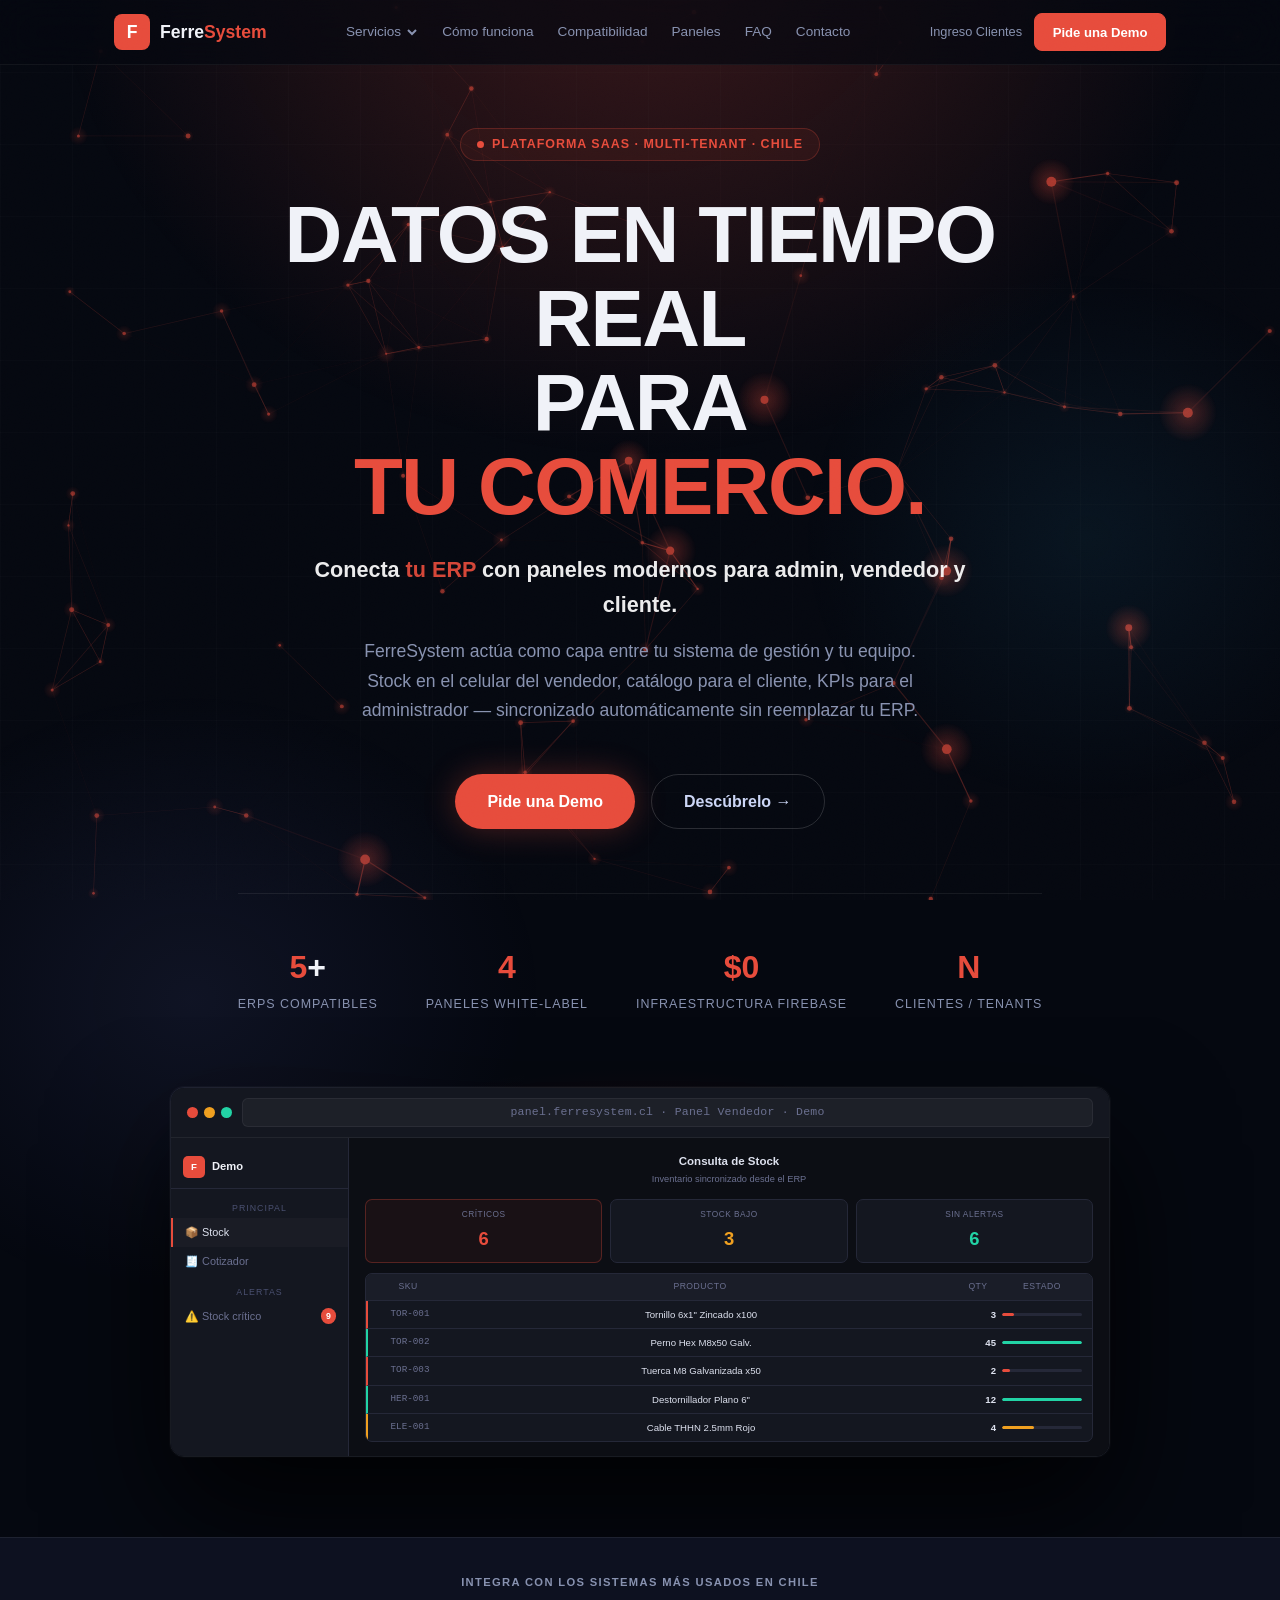
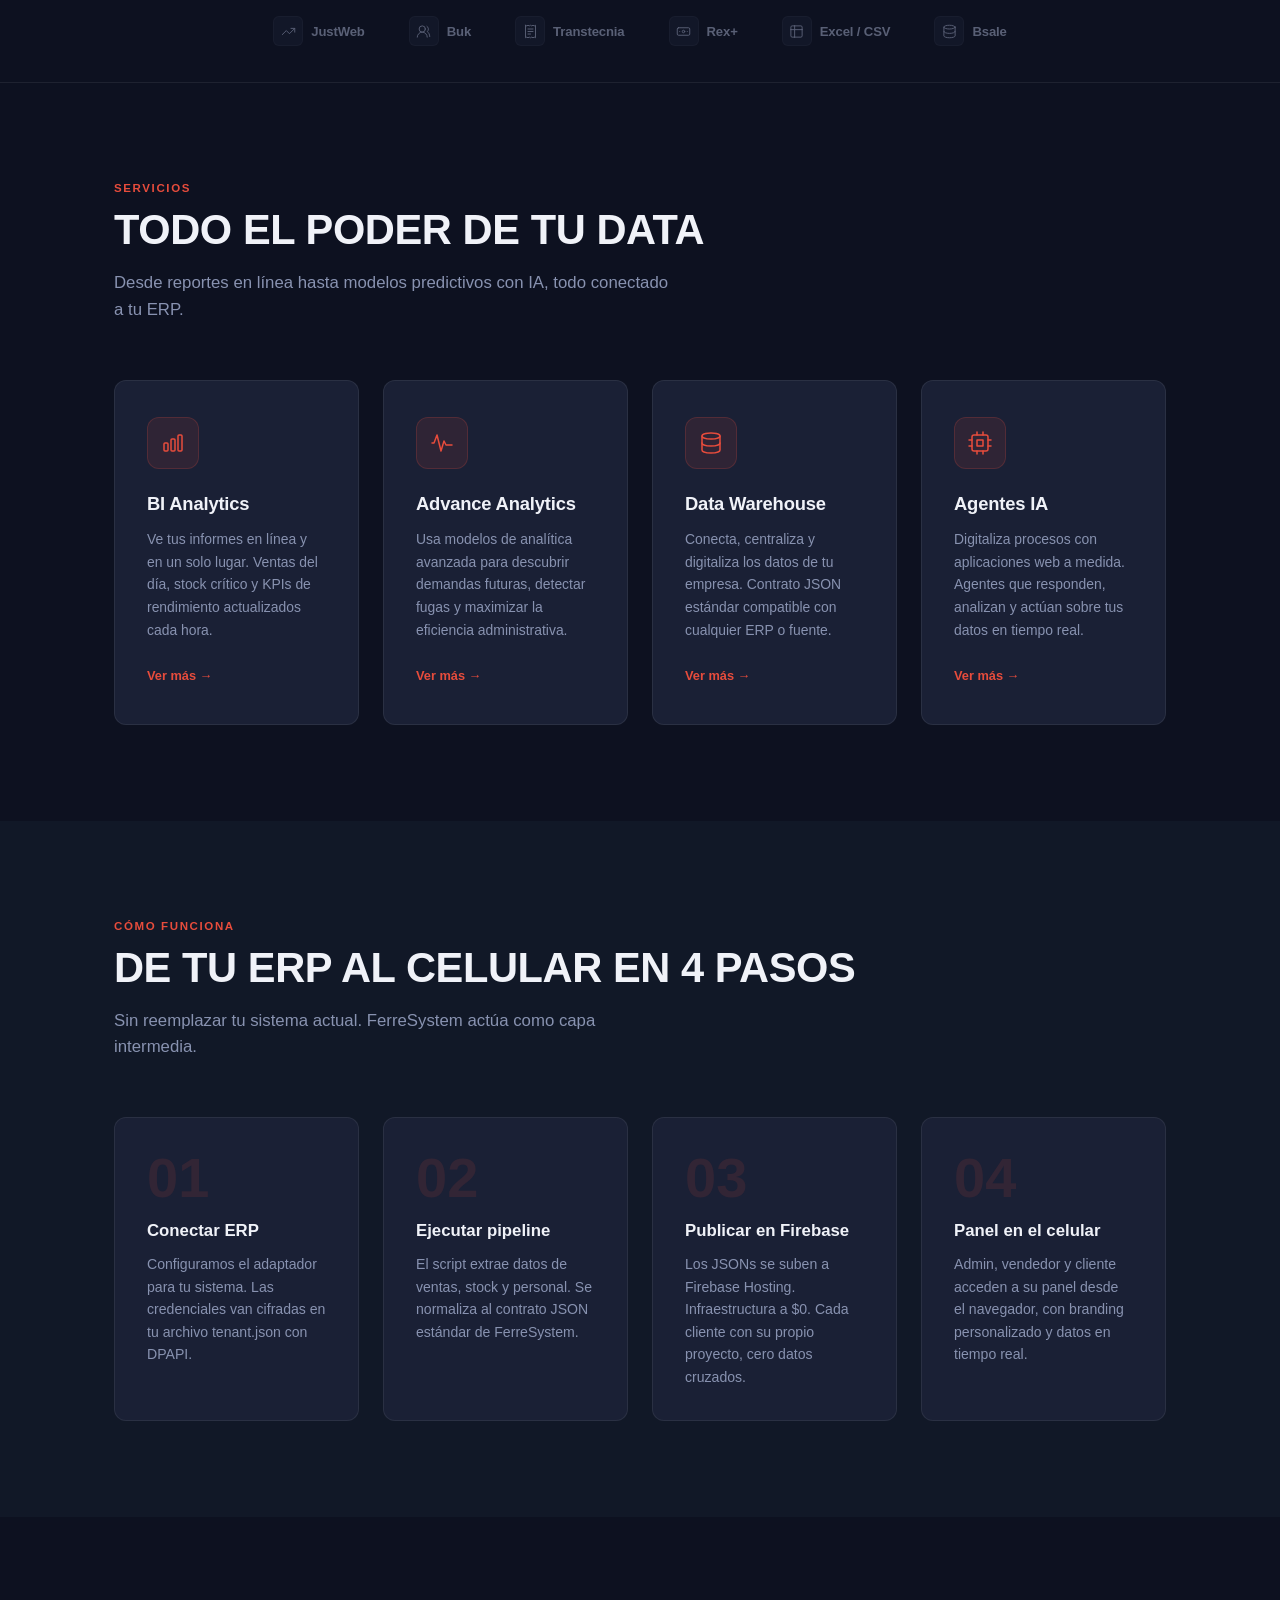
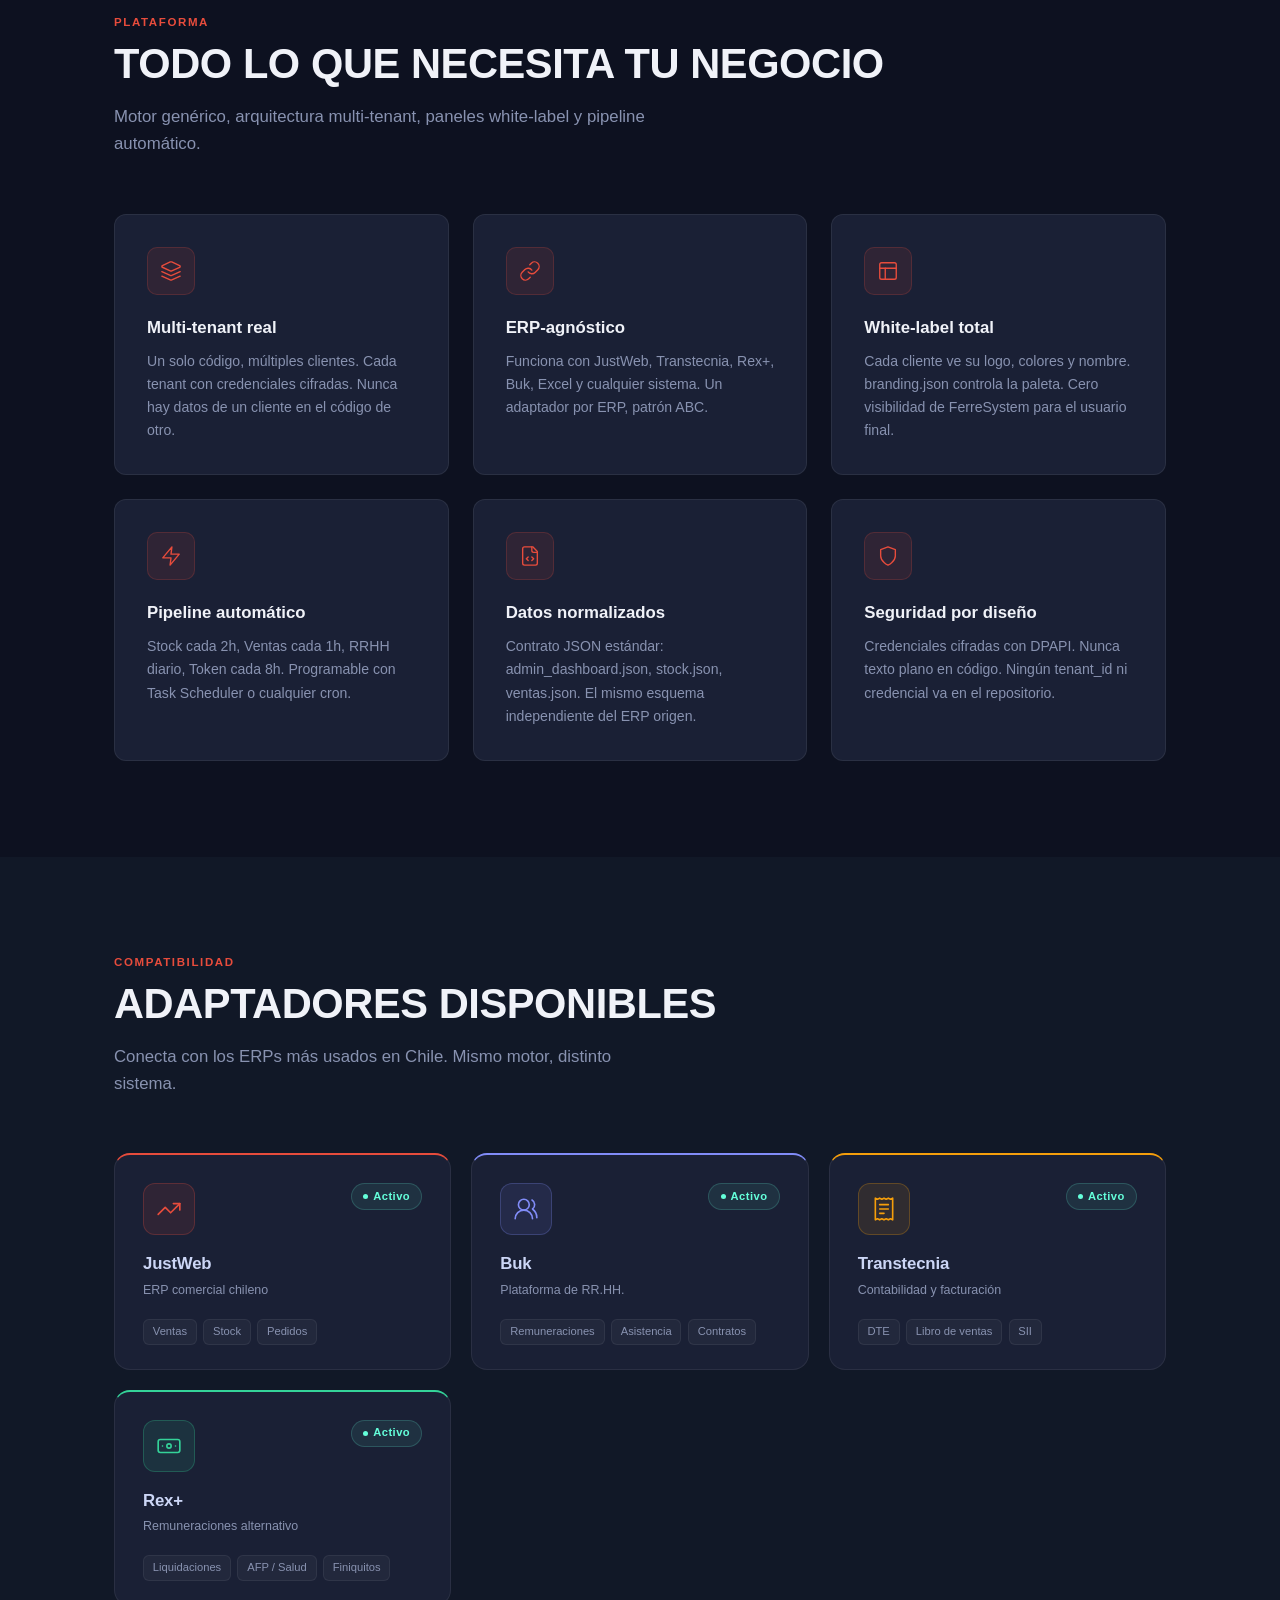
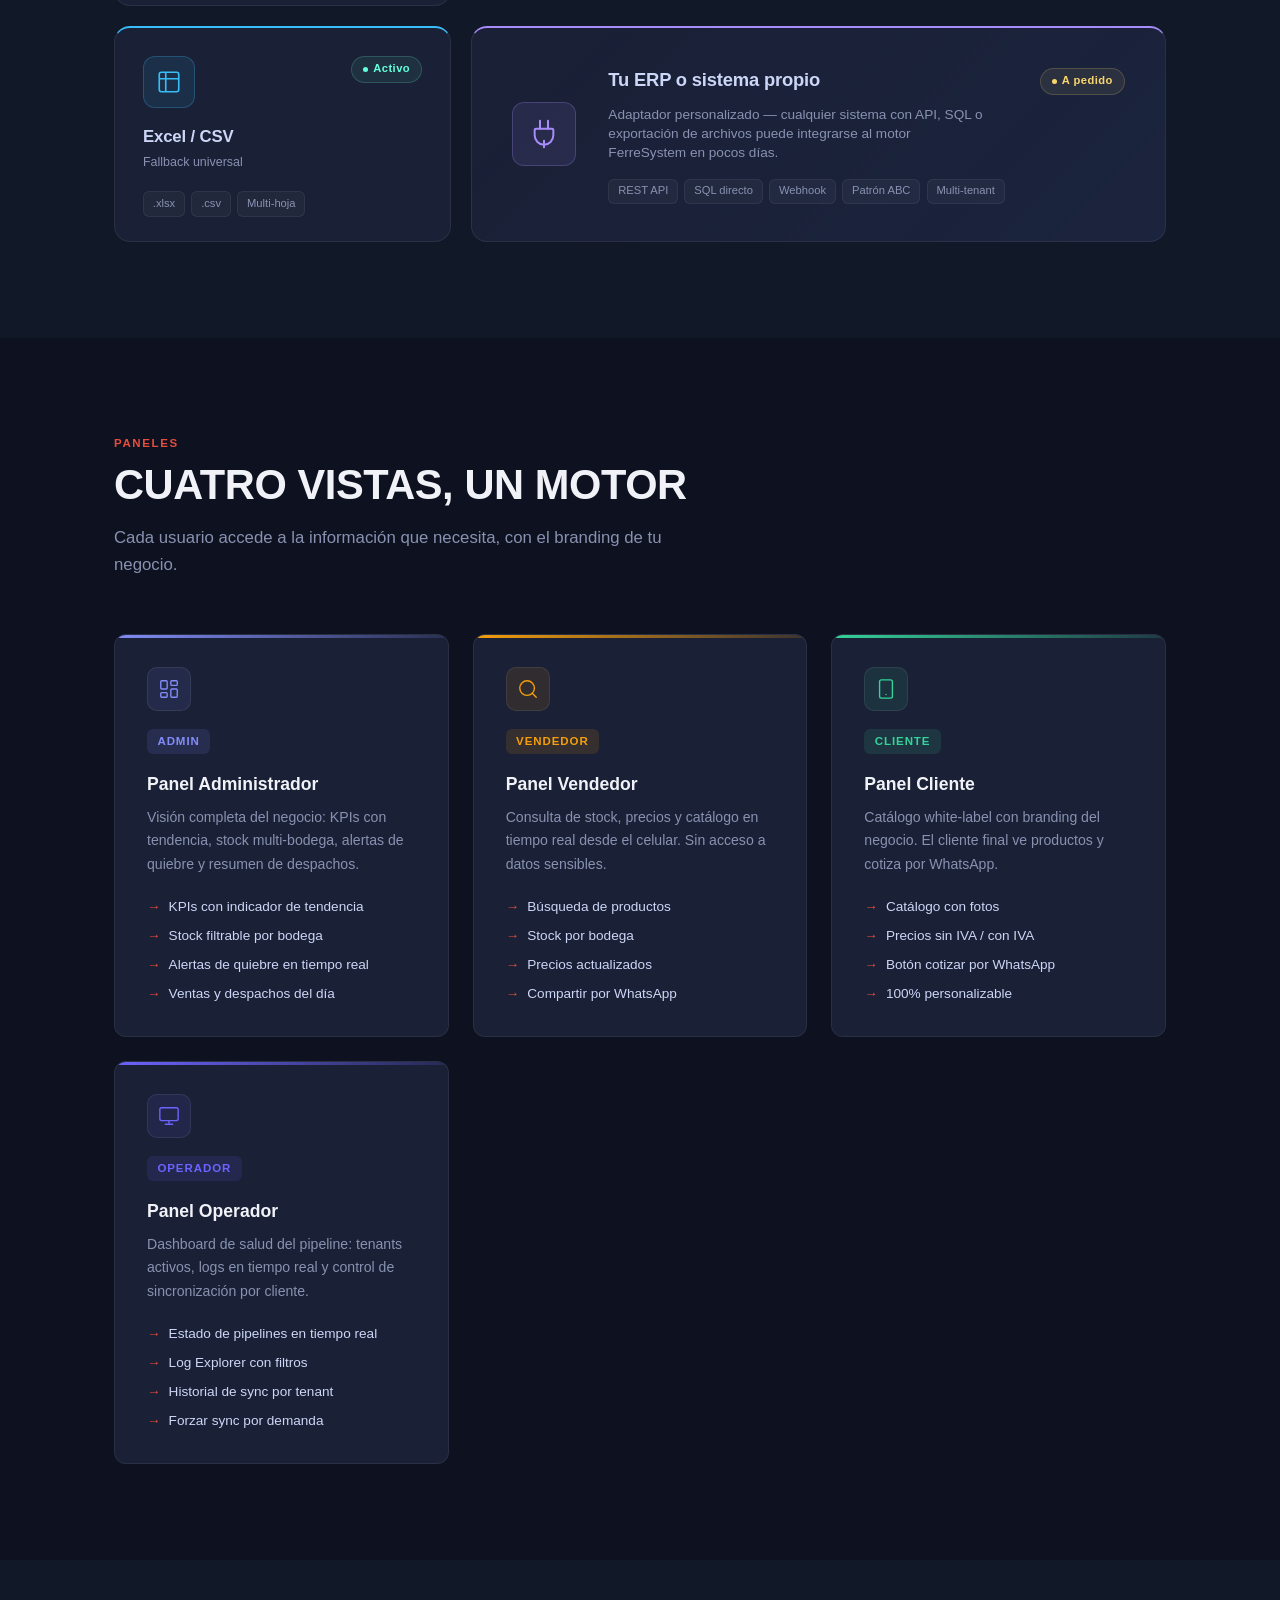
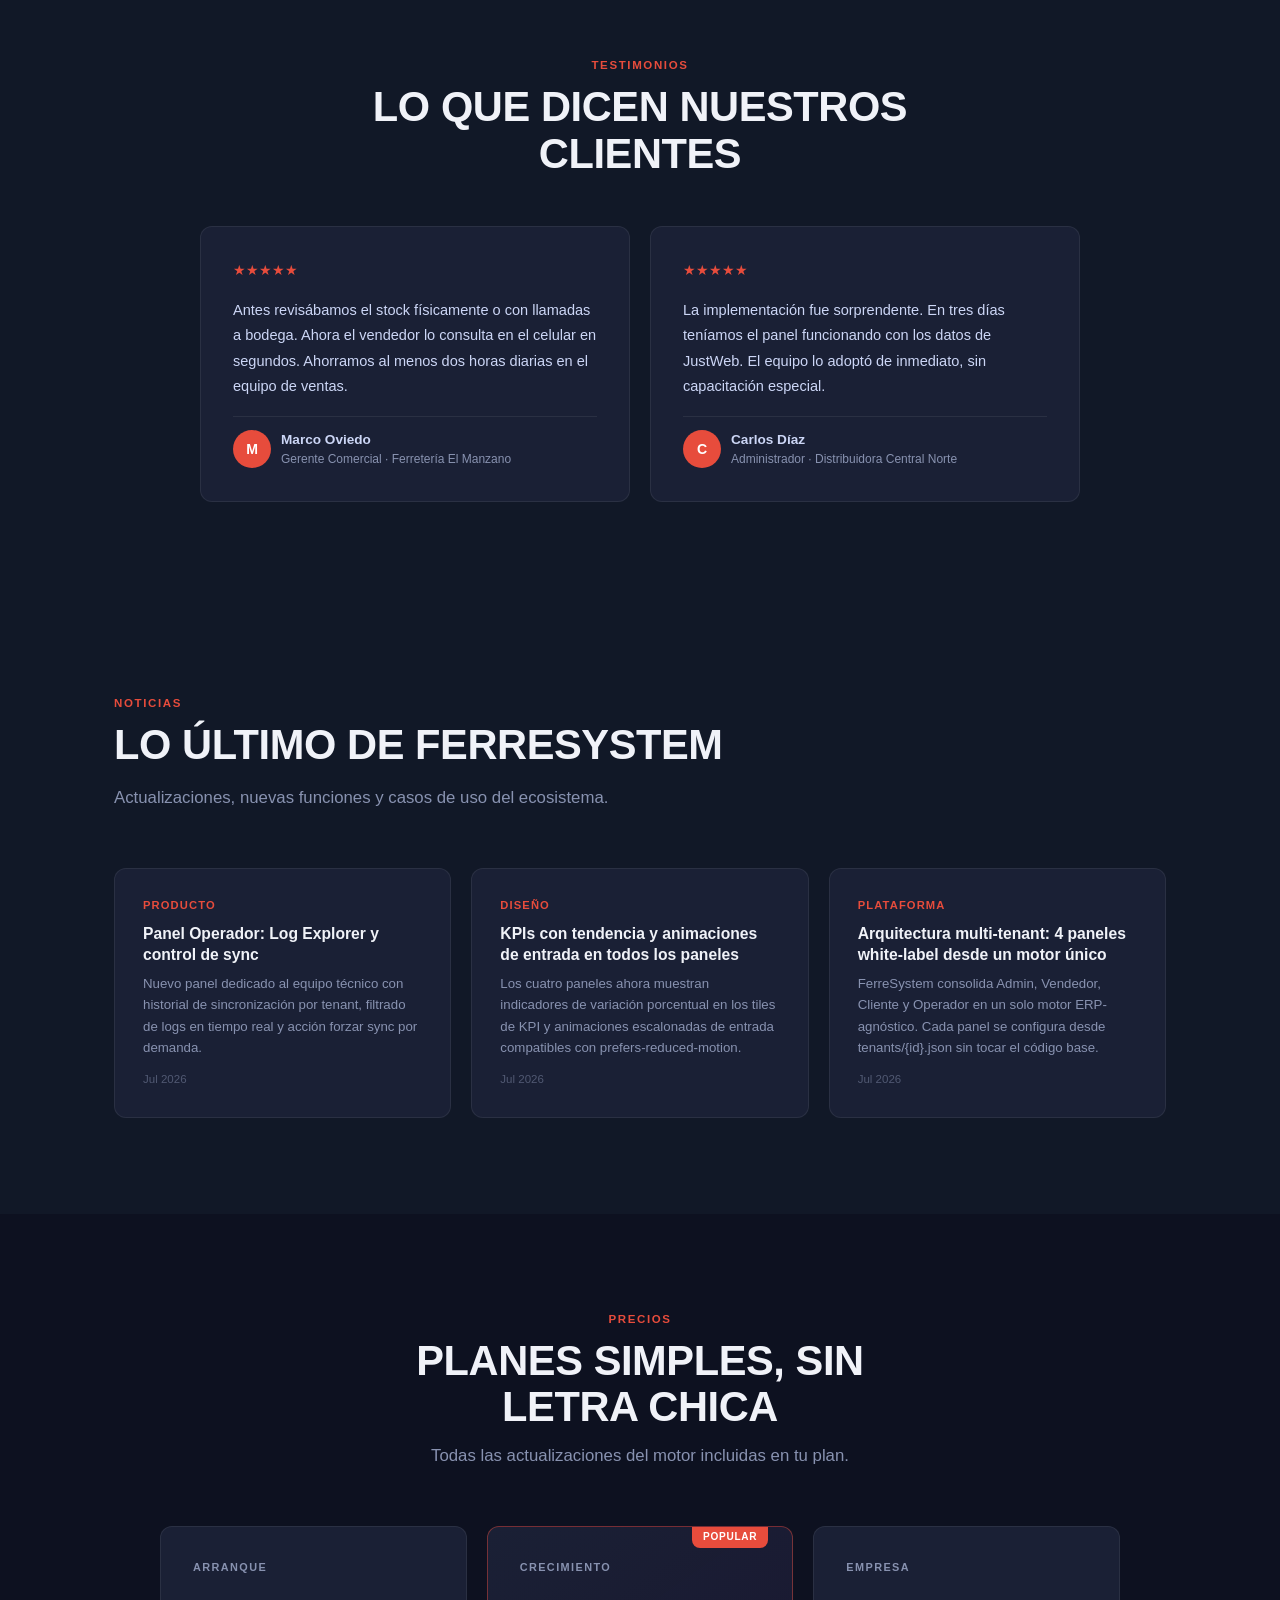
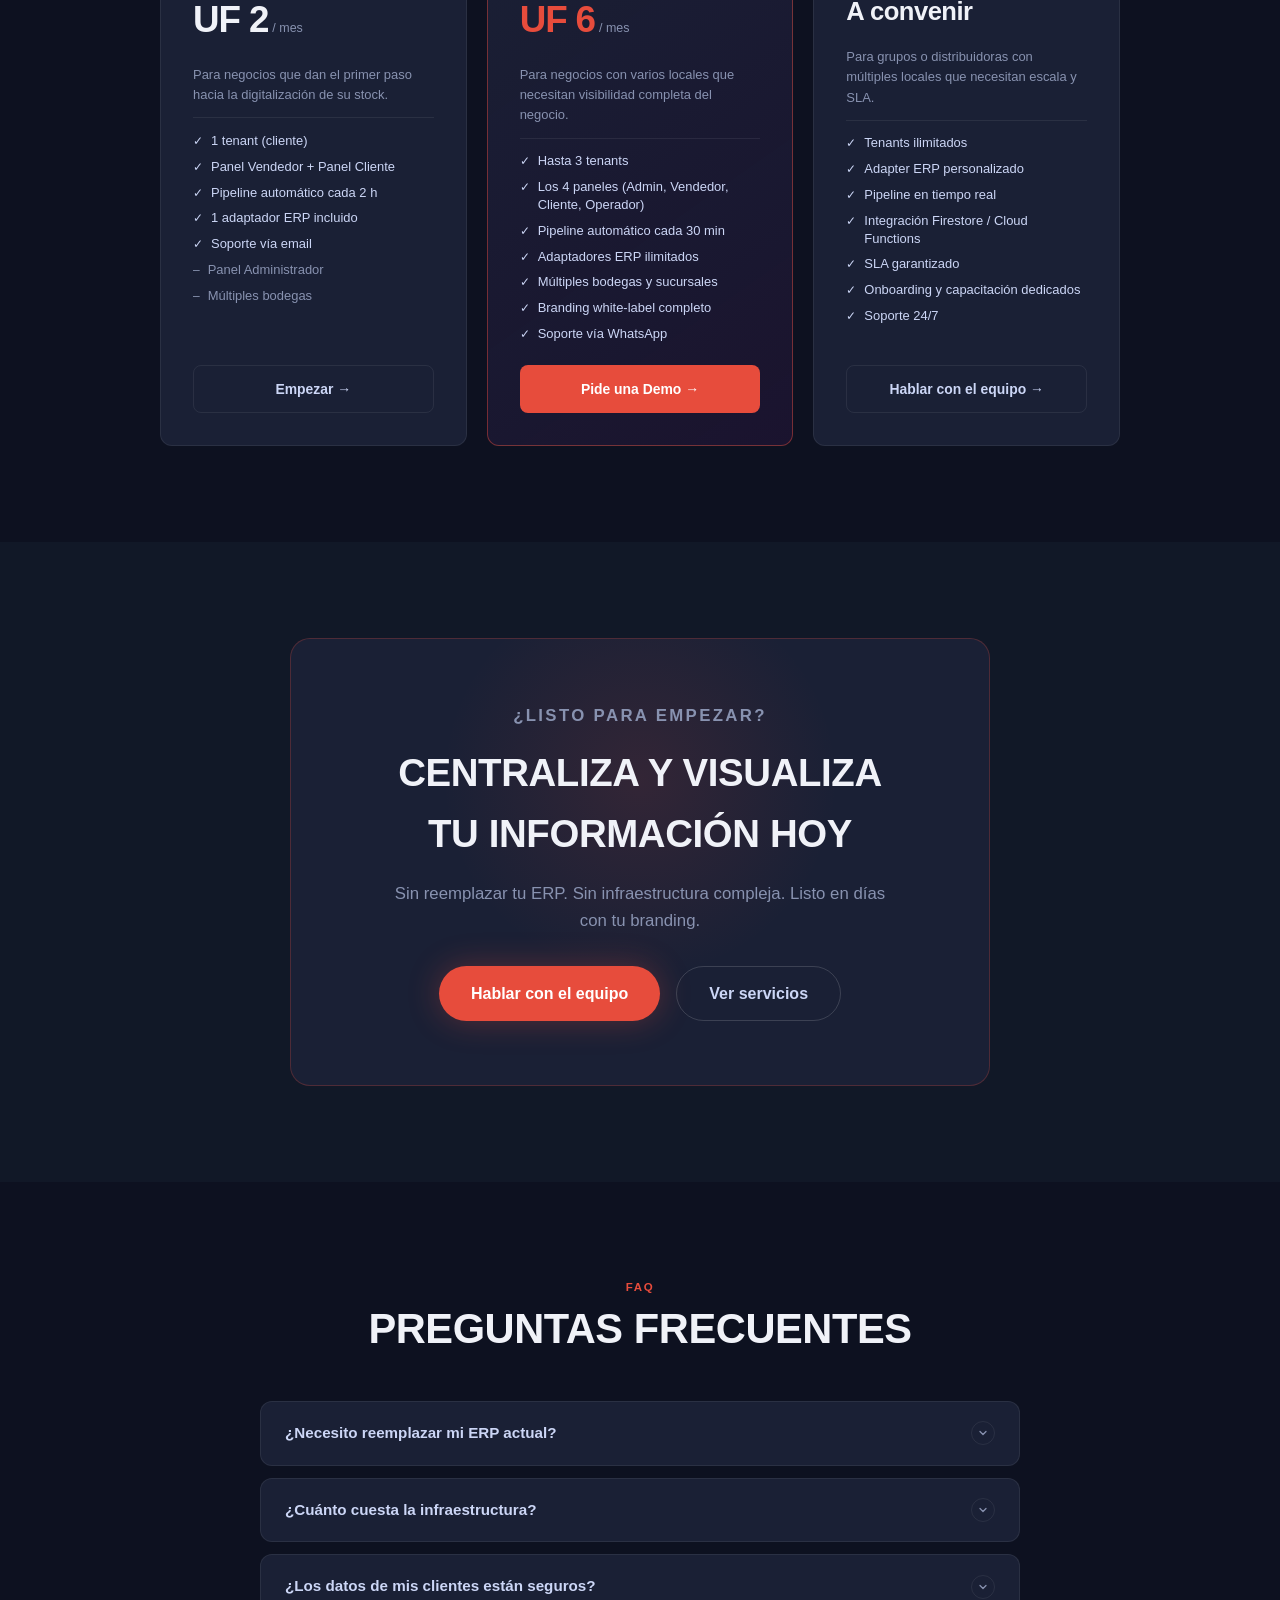
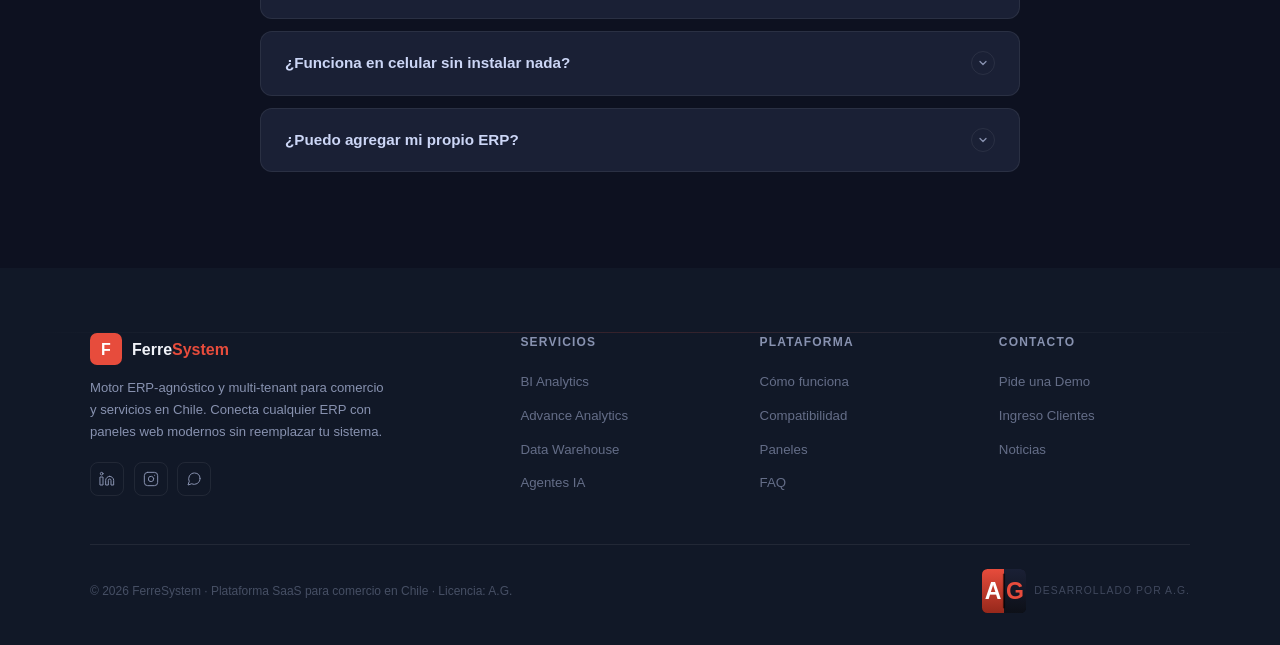
==== commit 4dd4de9c: "feat(landing): añade panel Operador como 4to panel + actualiza noticias Jul 2026 - CSS + card HTML p" ====
--- a/landing/index.html
+++ b/landing/index.html
@@ -237,6 +237,11 @@
     .panel-card[data-role="vendedor"] .panel-icon-wrap svg{stroke:#f59e0b}
     .panel-card[data-role="cliente"] .panel-icon-wrap{background:rgba(52,211,153,0.1)}
     .panel-card[data-role="cliente"] .panel-icon-wrap svg{stroke:#34d399}
+    .panel-card[data-role="operador"]::before{background:linear-gradient(90deg,#6c63ff,rgba(108,99,255,0.15))}
+    .panel-card[data-role="operador"]:hover{border-color:rgba(108,99,255,0.4)}
+    .panel-card[data-role="operador"] .panel-icon-wrap{background:rgba(108,99,255,0.1)}
+    .panel-card[data-role="operador"] .panel-icon-wrap svg{stroke:#6c63ff}
+    .panel-card[data-role="operador"] .panel-tag{background:rgba(108,99,255,0.12);color:#6c63ff}
     .panel-tag{display:inline-block;border-radius:6px;padding:0.2rem 0.65rem;font-size:0.72rem;font-weight:700;text-transform:uppercase;letter-spacing:0.08em;margin-bottom:1rem}
     .panel-card[data-role="admin"] .panel-tag{background:rgba(129,140,248,0.12);color:#818cf8}
     .panel-card[data-role="vendedor"] .panel-tag{background:rgba(245,158,11,0.12);color:#f59e0b}
@@ -491,7 +496,7 @@
   </div>
   <div class="hero-stats">
     <div class="anim d1"><div class="hero-stat-val"><em>5</em>+</div><div class="hero-stat-label">ERPs compatibles</div></div>
-    <div class="anim d2"><div class="hero-stat-val"><em>3</em></div><div class="hero-stat-label">Paneles white-label</div></div>
+    <div class="anim d2"><div class="hero-stat-val"><em>4</em></div><div class="hero-stat-label">Paneles white-label</div></div>
     <div class="anim d3"><div class="hero-stat-val"><em>$0</em></div><div class="hero-stat-label">Infraestructura Firebase</div></div>
     <div class="anim d4"><div class="hero-stat-val"><em>N</em></div><div class="hero-stat-label">Clientes / tenants</div></div>
   </div>
@@ -822,7 +827,7 @@
 <section id="paneles" class="paneles-section">
   <div class="container">
     <p class="sec-overline anim">Paneles</p>
-    <h2 class="sec-title anim d1">Tres vistas, un motor</h2>
+    <h2 class="sec-title anim d1">Cuatro vistas, un motor</h2>
     <p class="sec-sub anim d2">Cada usuario accede a la información que necesita, con el branding de tu negocio.</p>
     <div class="paneles-grid">
       <div class="panel-card anim d1" data-role="admin">
@@ -831,10 +836,10 @@
         </div>
         <span class="panel-tag">Admin</span>
         <h3>Panel Administrador</h3>
-        <p>Visión completa del negocio: ventas del día, stock crítico, rendimiento por vendedor y resumen de RRHH.</p>
+        <p>Visión completa del negocio: KPIs con tendencia, stock multi-bodega, alertas de quiebre y resumen de despachos.</p>
         <ul class="panel-list">
-          <li>KPIs en tiempo real</li><li>Ranking de vendedores</li>
-          <li>Alertas de stock mínimo</li><li>Resumen financiero del día</li>
+          <li>KPIs con indicador de tendencia</li><li>Stock filtrable por bodega</li>
+          <li>Alertas de quiebre en tiempo real</li><li>Ventas y despachos del día</li>
         </ul>
       </div>
       <div class="panel-card anim d2" data-role="vendedor">
@@ -859,6 +864,18 @@
         <ul class="panel-list">
           <li>Catálogo con fotos</li><li>Precios sin IVA / con IVA</li>
           <li>Botón cotizar por WhatsApp</li><li>100% personalizable</li>
+        </ul>
+      </div>
+      <div class="panel-card anim d4" data-role="operador">
+        <div class="panel-icon-wrap">
+          <svg viewBox="0 0 24 24" aria-hidden="true"><rect x="2" y="3" width="20" height="14" rx="2"/><path d="M8 21h8"/><path d="M12 17v4"/></svg>
+        </div>
+        <span class="panel-tag">Operador</span>
+        <h3>Panel Operador</h3>
+        <p>Dashboard de salud del pipeline: tenants activos, logs en tiempo real y control de sincronización por cliente.</p>
+        <ul class="panel-list">
+          <li>Estado de pipelines en tiempo real</li><li>Log Explorer con filtros</li>
+          <li>Historial de sync por tenant</li><li>Forzar sync por demanda</li>
         </ul>
       </div>
     </div>
@@ -906,21 +923,21 @@
     <div class="noticias-grid">
       <div class="noticia-card anim d1">
         <span class="noticia-tag">Producto</span>
-        <h4>Canvas animado + sistema de nodos en la landing</h4>
-        <p>Nueva tecnología visual que muestra conexiones en tiempo real inspirada en redes de datos, disponible en la portada.</p>
-        <span class="noticia-meta">Jun 2026</span>
+        <h4>Panel Operador: Log Explorer y control de sync</h4>
+        <p>Nuevo panel dedicado al equipo técnico con historial de sincronización por tenant, filtrado de logs en tiempo real y acción forzar sync por demanda.</p>
+        <span class="noticia-meta">Jul 2026</span>
       </div>
       <div class="noticia-card anim d2">
-        <span class="noticia-tag">Integración</span>
-        <h4>Adaptador Excel/CSV ahora acepta múltiples hojas</h4>
-        <p>El fallback universal se actualizó para procesar workbooks completos y generar JSONs por pestaña automáticamente.</p>
-        <span class="noticia-meta">Jun 2026</span>
+        <span class="noticia-tag">Diseño</span>
+        <h4>KPIs con tendencia y animaciones de entrada en todos los paneles</h4>
+        <p>Los cuatro paneles ahora muestran indicadores de variación porcentual en los tiles de KPI y animaciones escalonadas de entrada compatibles con prefers-reduced-motion.</p>
+        <span class="noticia-meta">Jul 2026</span>
       </div>
       <div class="noticia-card anim d3">
-        <span class="noticia-tag">Seguridad</span>
-        <h4>Rotación de tokens Firebase ahora cada 8 horas</h4>
-        <p>rotar_token.py mejorado con reintentos automáticos y log de auditoría para cumplir estándares de acceso mínimo.</p>
-        <span class="noticia-meta">May 2026</span>
+        <span class="noticia-tag">Plataforma</span>
+        <h4>Arquitectura multi-tenant: 4 paneles white-label desde un motor único</h4>
+        <p>FerreSystem consolida Admin, Vendedor, Cliente y Operador en un solo motor ERP-agnóstico. Cada panel se configura desde tenants/{id}.json sin tocar el código base.</p>
+        <span class="noticia-meta">Jul 2026</span>
       </div>
     </div>
   </div>
@@ -956,7 +973,7 @@
         <p class="price-desc">Para negocios con varios locales que necesitan visibilidad completa del negocio.</p>
         <ul class="price-list">
           <li class="yes"><span class="pi">✓</span> Hasta 3 tenants</li>
-          <li class="yes"><span class="pi">✓</span> Los 3 paneles (Admin, Vendedor, Cliente)</li>
+          <li class="yes"><span class="pi">✓</span> Los 4 paneles (Admin, Vendedor, Cliente, Operador)</li>
           <li class="yes"><span class="pi">✓</span> Pipeline automático cada 30 min</li>
           <li class="yes"><span class="pi">✓</span> Adaptadores ERP ilimitados</li>
           <li class="yes"><span class="pi">✓</span> Múltiples bodegas y sucursales</li>
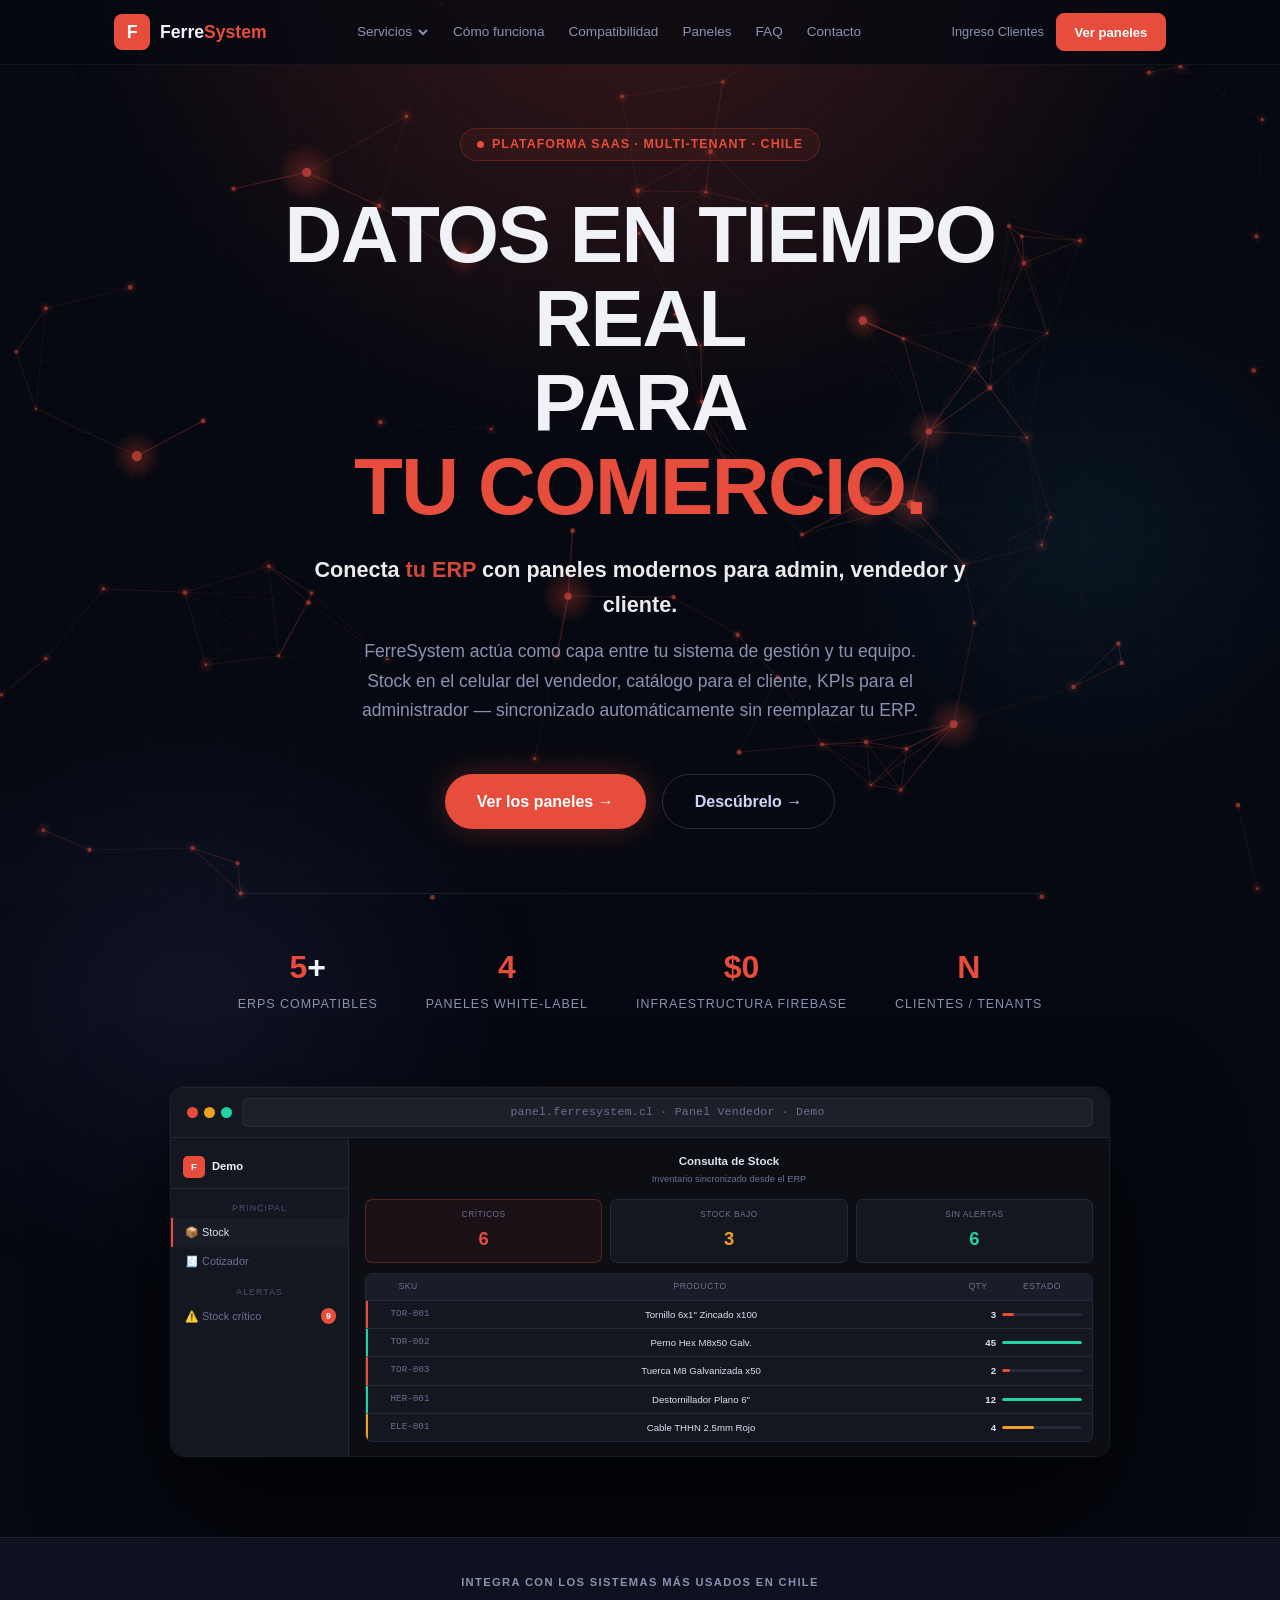
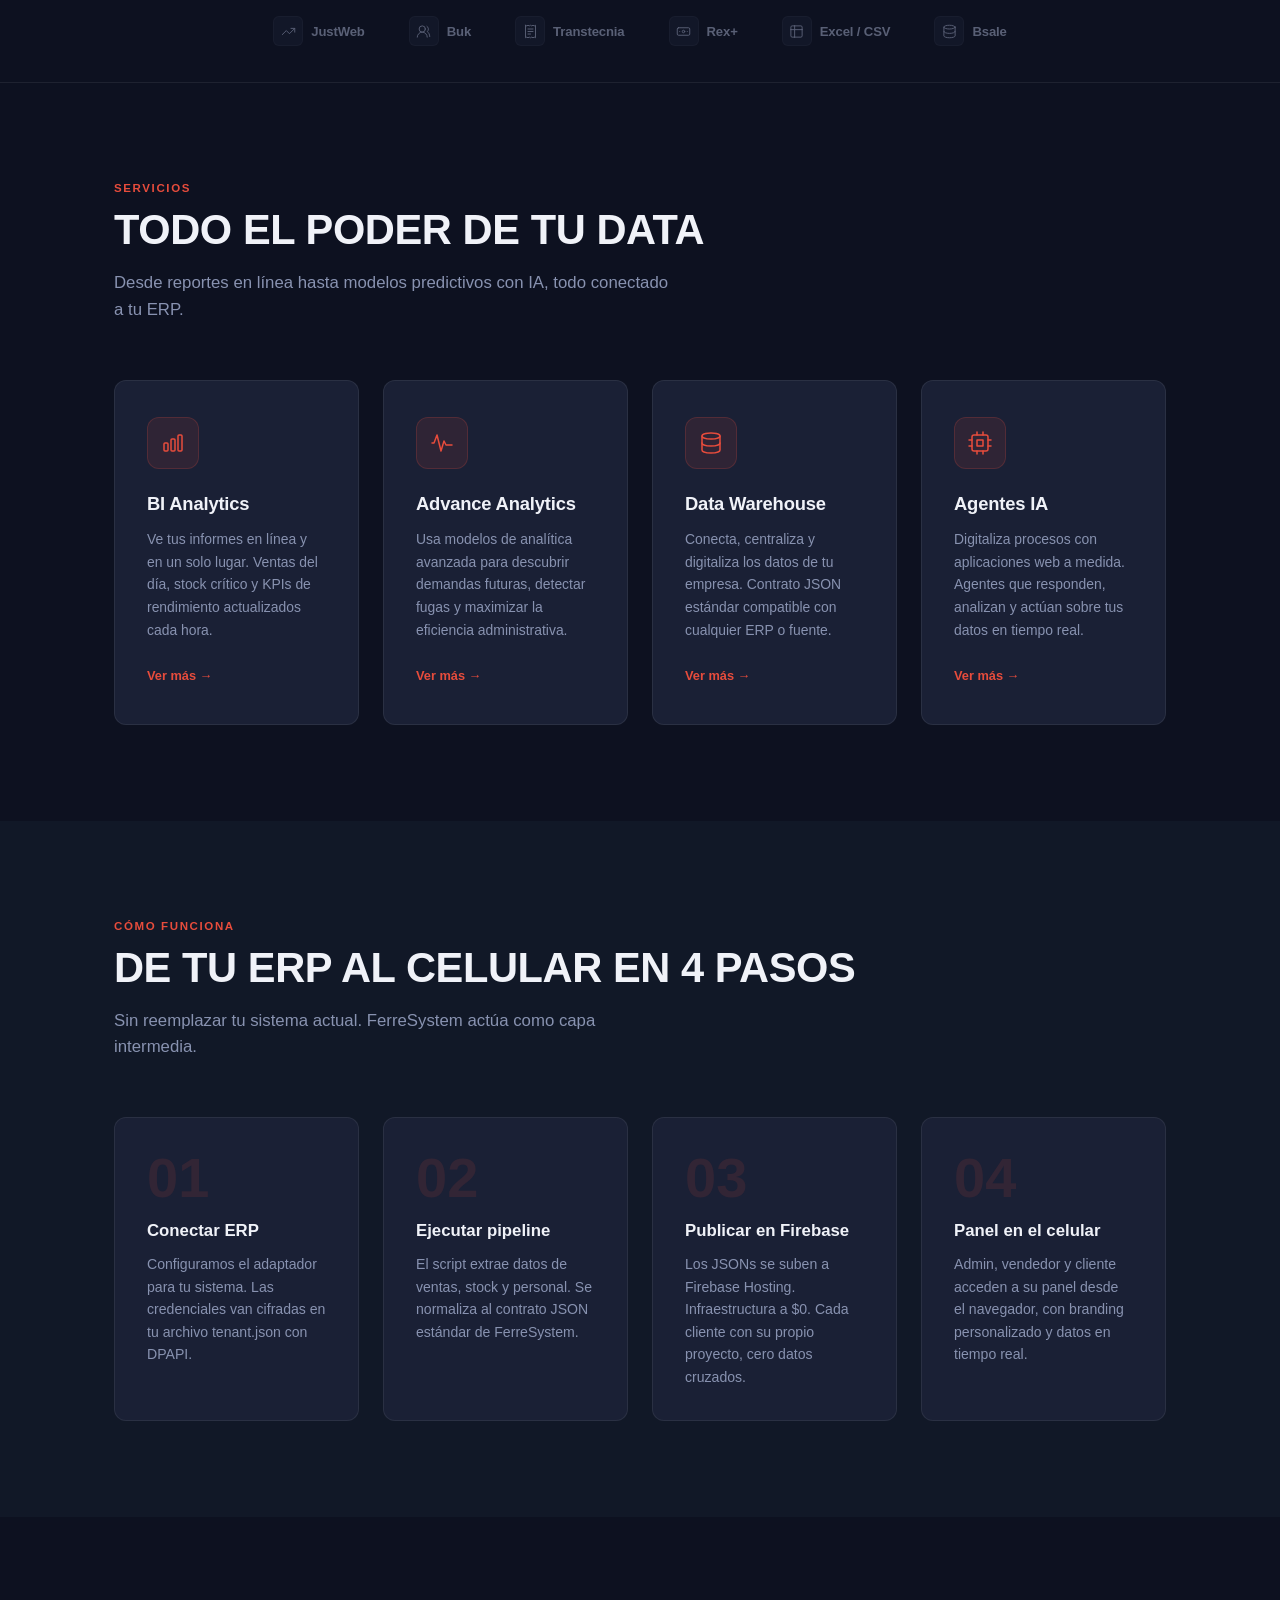
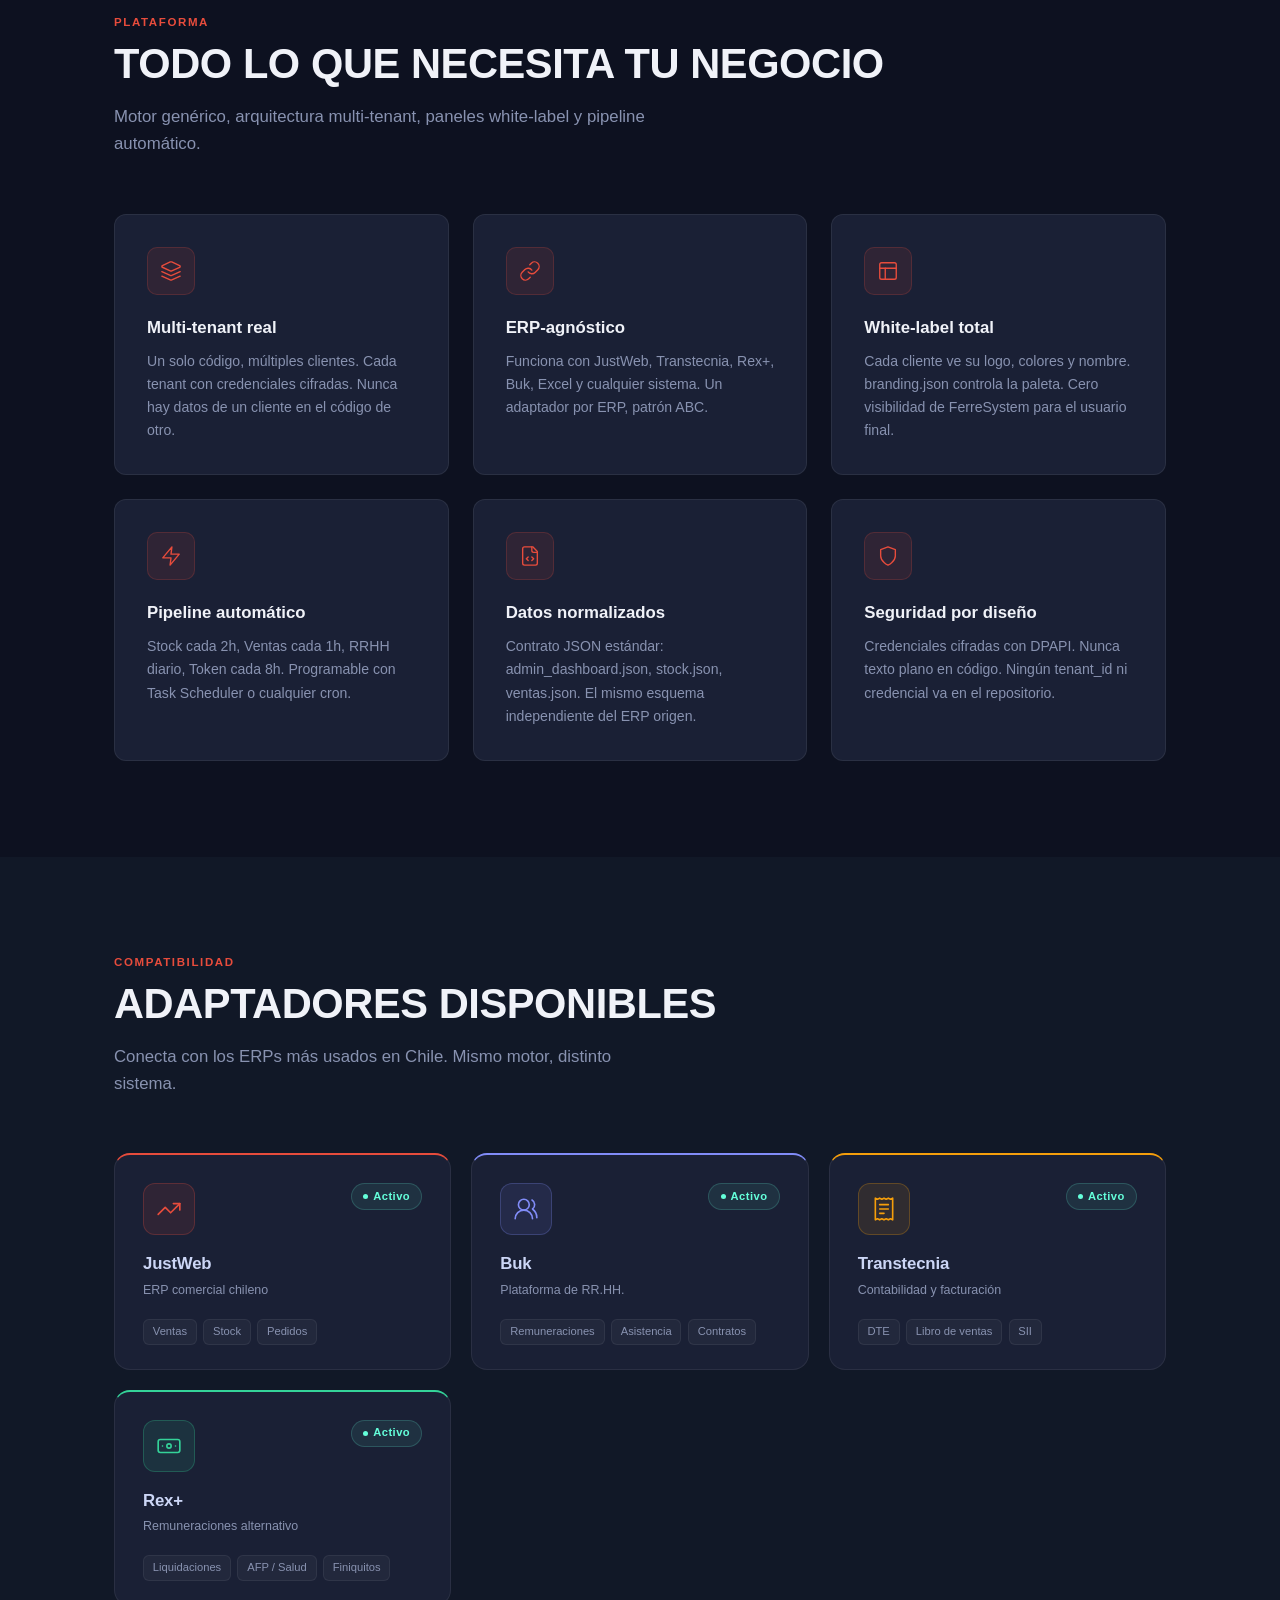
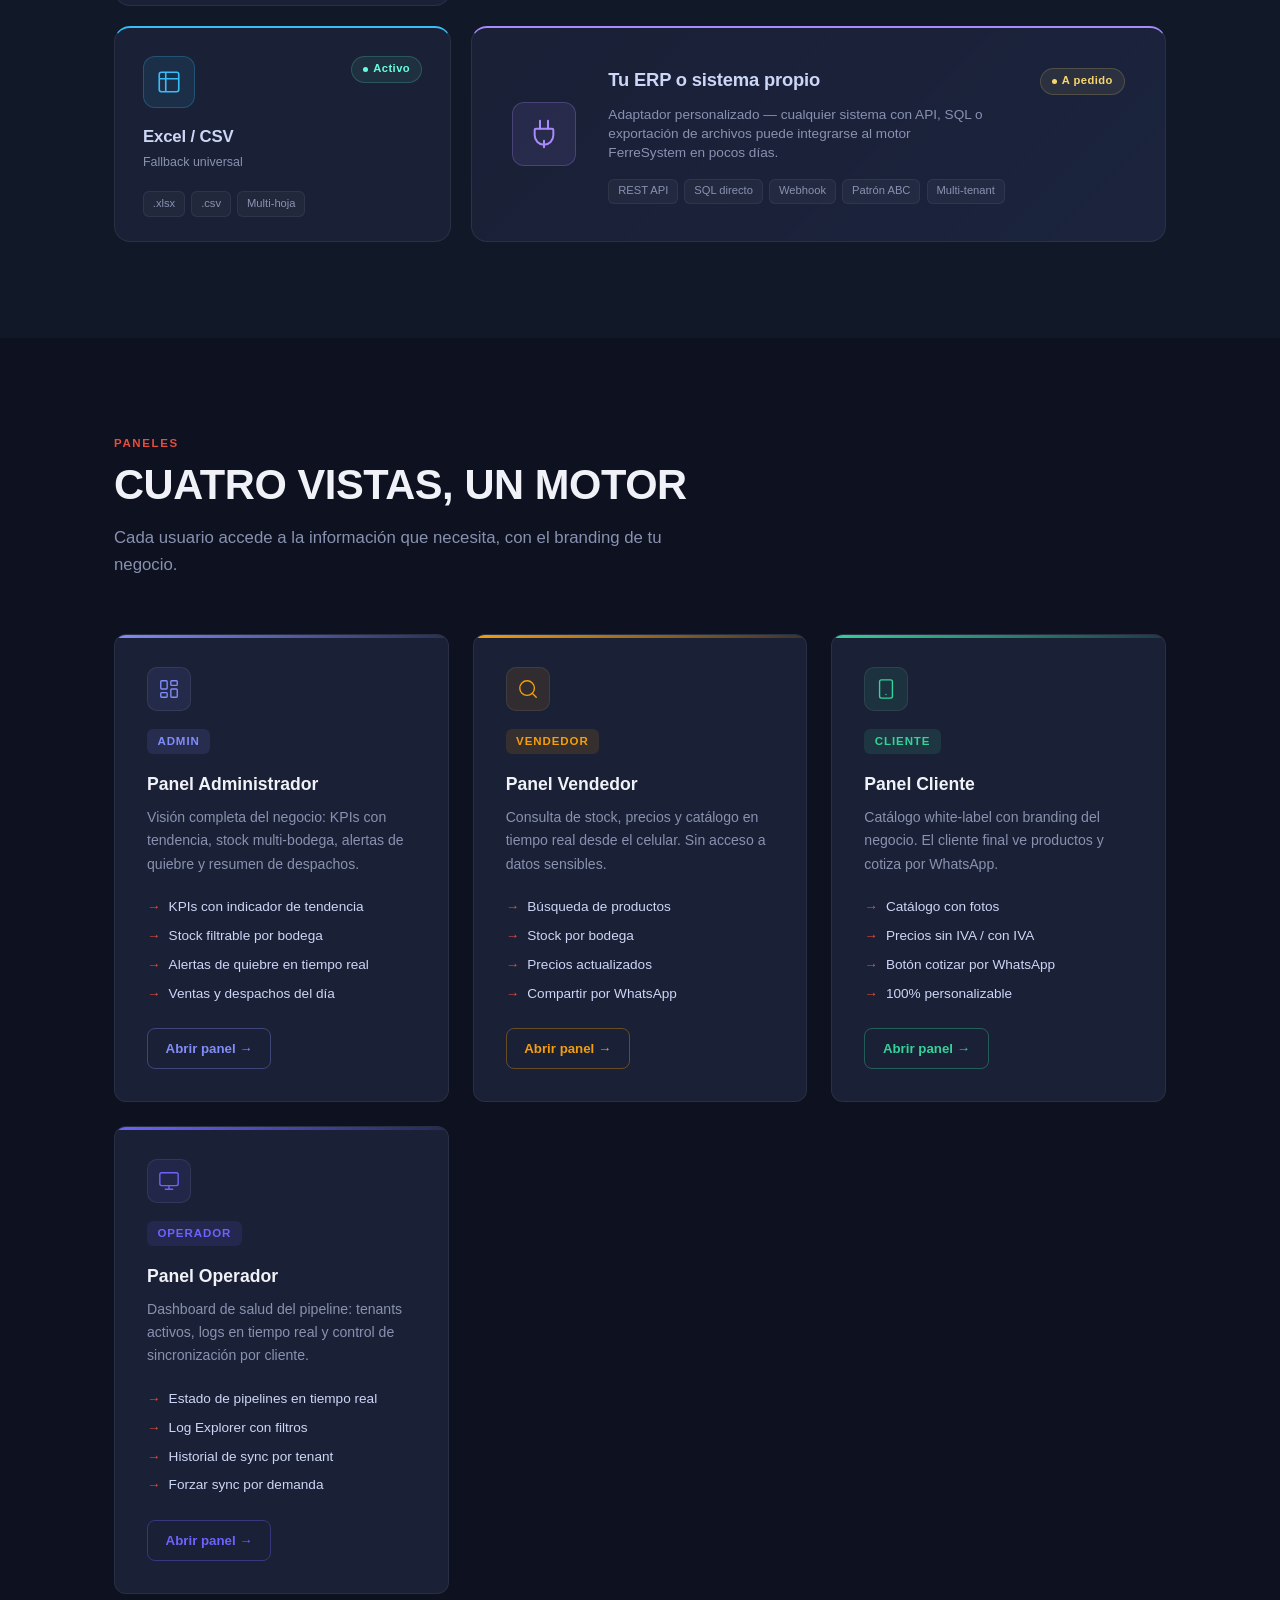
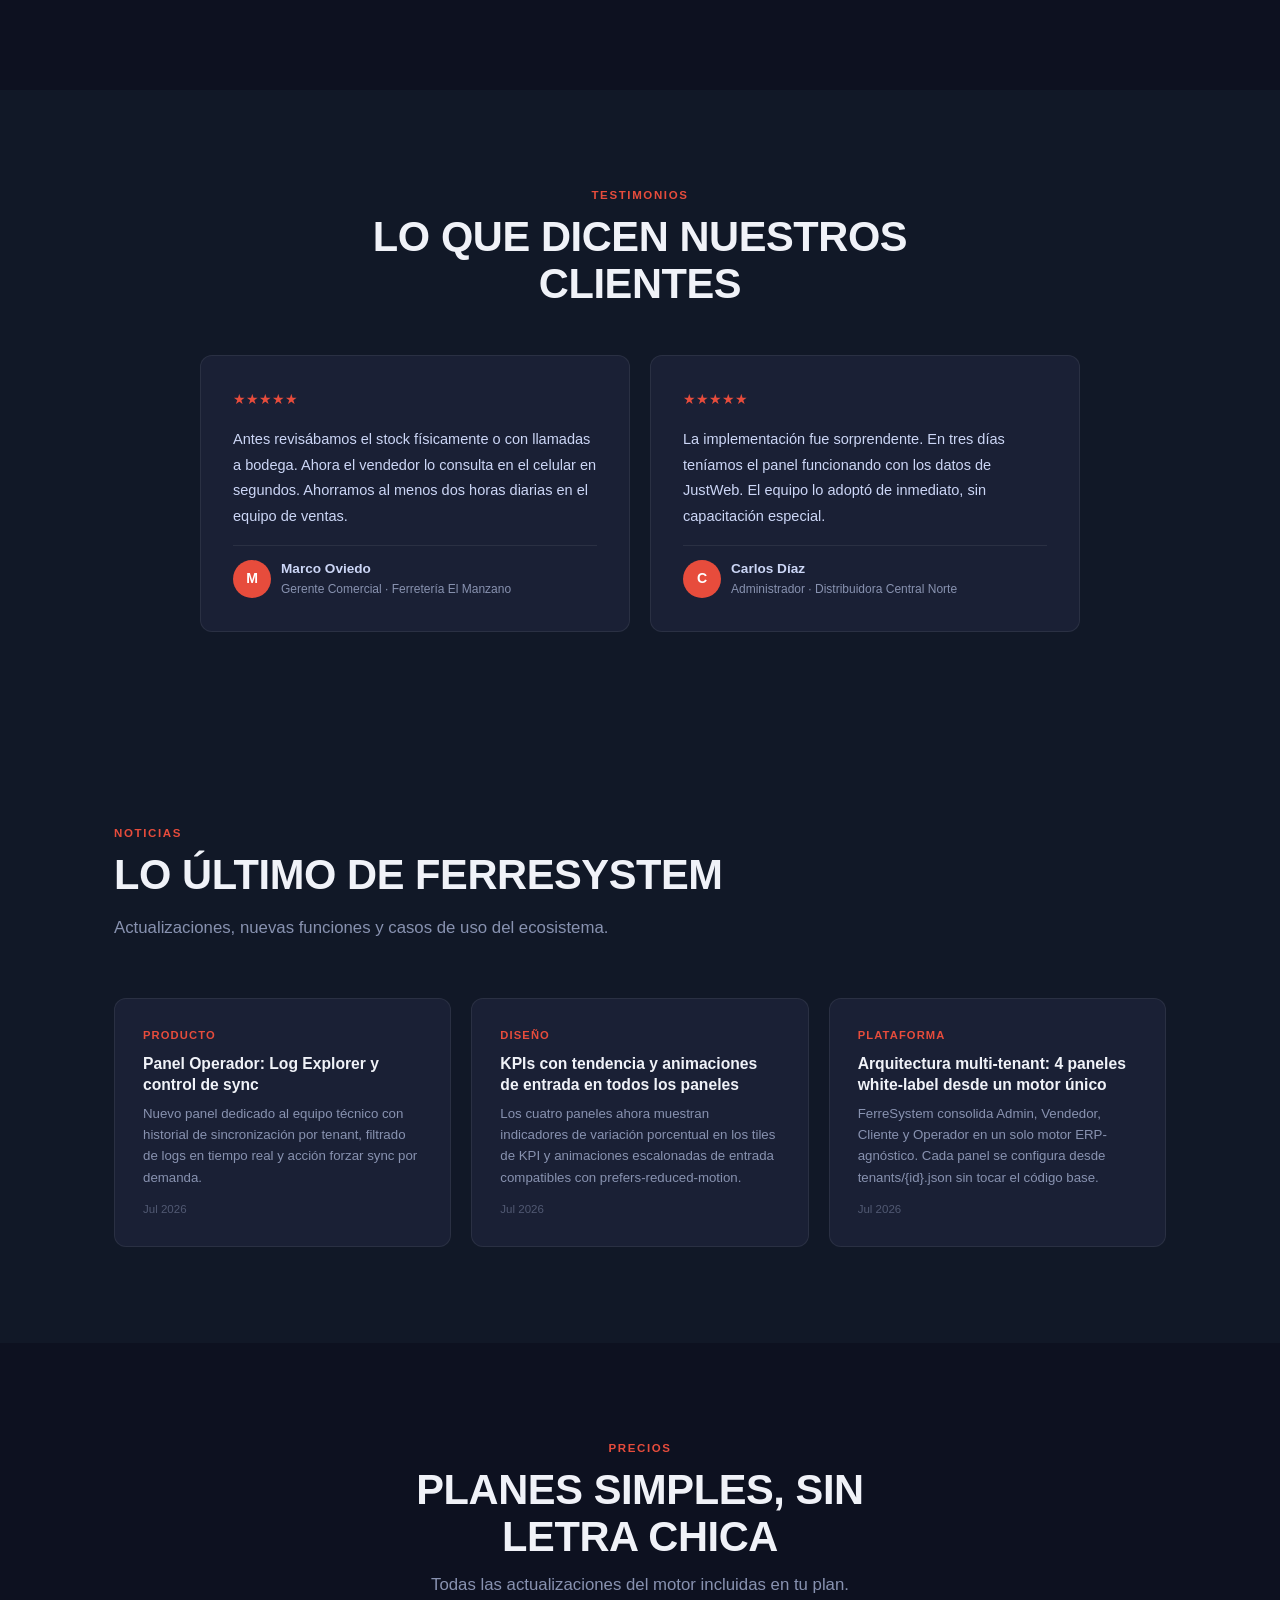
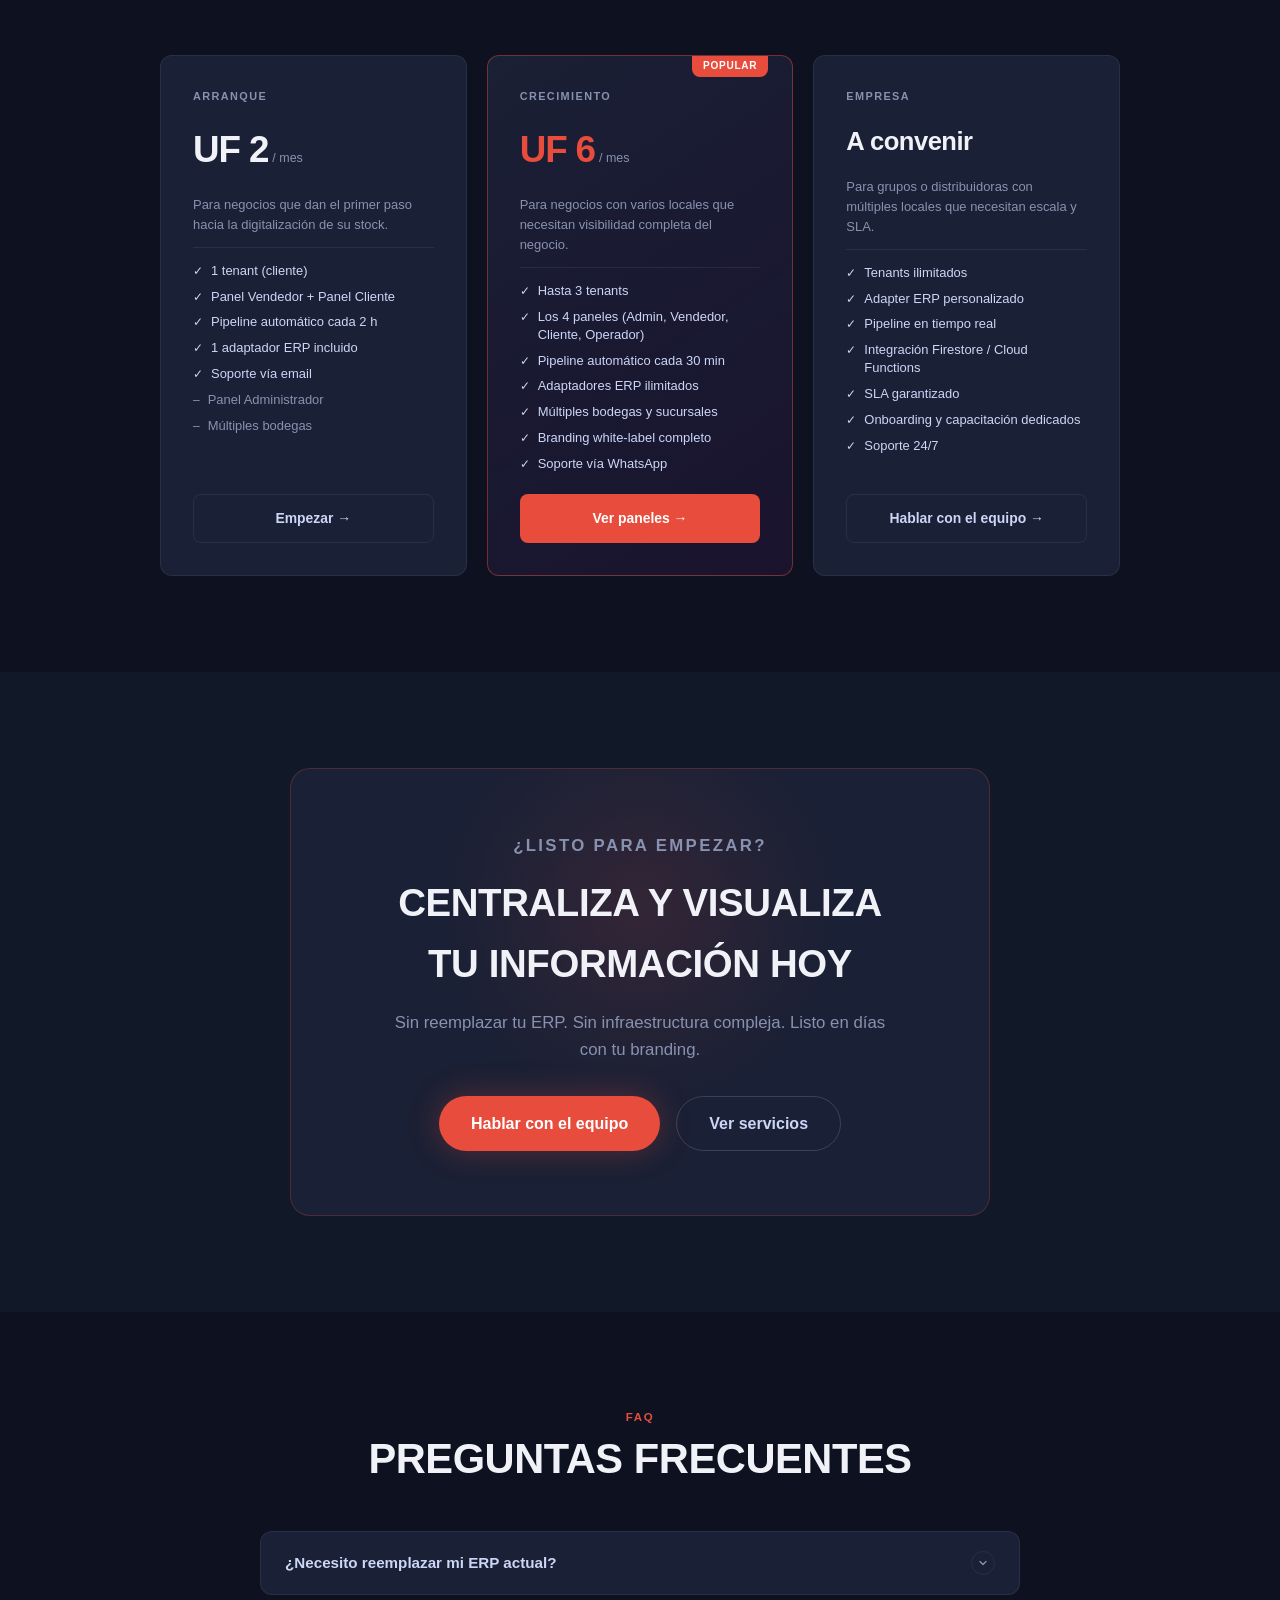
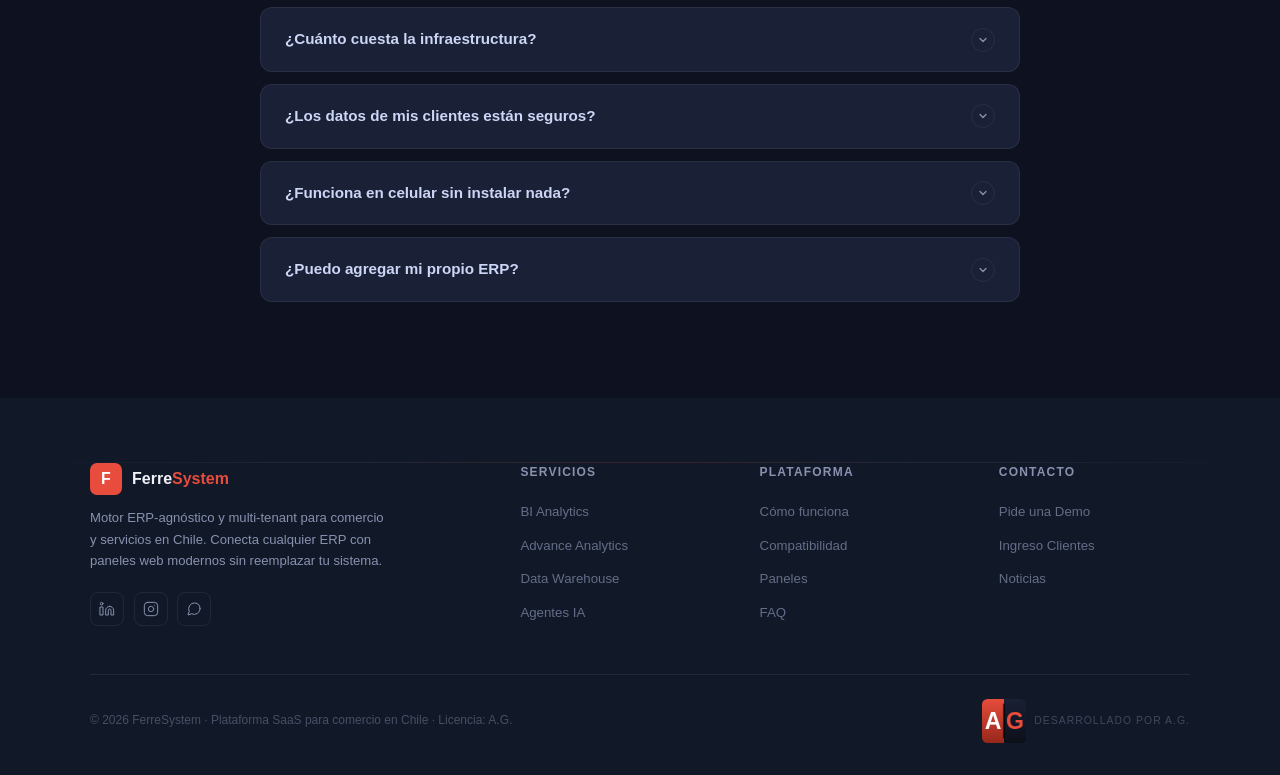
==== commit c7669bba: "feat(landing): links directos a paneles + reemplaza CTAs demo - .panel-cta: botón outline por rol (a" ====
--- a/landing/index.html
+++ b/landing/index.html
@@ -251,6 +251,15 @@
     .panel-list{list-style:none;display:flex;flex-direction:column;gap:0.45rem}
     .panel-list li{font-size:0.85rem;display:flex;align-items:center;gap:0.5rem;color:var(--texto)}
     .panel-list li::before{content:"\2192";color:var(--rojo);font-weight:700;flex-shrink:0}
+    .panel-cta{display:inline-flex;align-items:center;gap:0.4rem;margin-top:1.5rem;padding:0.55rem 1.1rem;border-radius:8px;font-size:0.83rem;font-weight:700;text-decoration:none;border:1.5px solid;transition:background 0.2s ease,color 0.2s ease}
+    .panel-card[data-role="admin"] .panel-cta{color:#818cf8;border-color:rgba(129,140,248,0.35)}
+    .panel-card[data-role="admin"] .panel-cta:hover{background:rgba(129,140,248,0.12)}
+    .panel-card[data-role="vendedor"] .panel-cta{color:#f59e0b;border-color:rgba(245,158,11,0.35)}
+    .panel-card[data-role="vendedor"] .panel-cta:hover{background:rgba(245,158,11,0.12)}
+    .panel-card[data-role="cliente"] .panel-cta{color:#34d399;border-color:rgba(52,211,153,0.35)}
+    .panel-card[data-role="cliente"] .panel-cta:hover{background:rgba(52,211,153,0.12)}
+    .panel-card[data-role="operador"] .panel-cta{color:#6c63ff;border-color:rgba(108,99,255,0.35)}
+    .panel-card[data-role="operador"] .panel-cta:hover{background:rgba(108,99,255,0.12)}
 
     /* ===== NOTICIAS ===== */
     .noticias-section{background:var(--navy2)}
@@ -453,7 +462,7 @@
     </div>
     <div class="nav-right">
       <a href="#contacto" class="nav-ingreso">Ingreso Clientes</a>
-      <a href="https://wa.me/56900000000?text=Hola%2C%20quiero%20una%20demo%20de%20FerreSystem" target="_blank" rel="noopener" class="nav-cta">Pide una Demo</a>
+      <a href="#paneles" class="nav-cta">Ver paneles</a>
       <div class="nav-hamburger" id="hamburger" onclick="toggleMenu()">
         <span></span><span></span><span></span>
       </div>
@@ -476,7 +485,7 @@
     <a href="#paneles" onclick="closeMenu()">Paneles</a>
     <a href="#faq" onclick="closeMenu()">FAQ</a>
     <a href="#contacto" onclick="closeMenu()">Contacto</a>
-    <a href="https://wa.me/56900000000?text=Hola%2C%20quiero%20una%20demo%20de%20FerreSystem" target="_blank" rel="noopener" class="nav-mobile-cta" onclick="closeMenu()">Pide una Demo →</a>
+    <a href="#paneles" class="nav-mobile-cta" onclick="closeMenu()">Ver paneles →</a>
   </div>
 </div>
 
@@ -491,7 +500,7 @@
     FerreSystem actúa como capa entre tu sistema de gestión y tu equipo. Stock en el celular del vendedor, catálogo para el cliente, KPIs para el administrador — sincronizado automáticamente sin reemplazar tu ERP.
   </p>
   <div class="hero-ctas">
-    <a href="https://wa.me/56900000000?text=Hola%2C%20quiero%20una%20demo%20de%20FerreSystem" target="_blank" rel="noopener" class="btn-pill btn-rojo">Pide una Demo</a>
+    <a href="#paneles" class="btn-pill btn-rojo">Ver los paneles →</a>
     <a href="#servicios" class="btn-pill btn-ghost">Descúbrelo →</a>
   </div>
   <div class="hero-stats">
@@ -841,6 +850,7 @@
           <li>KPIs con indicador de tendencia</li><li>Stock filtrable por bodega</li>
           <li>Alertas de quiebre en tiempo real</li><li>Ventas y despachos del día</li>
         </ul>
+        <a href="../paneles/panel-admin.html" class="panel-cta" target="_blank" rel="noopener">Abrir panel →</a>
       </div>
       <div class="panel-card anim d2" data-role="vendedor">
         <div class="panel-icon-wrap">
@@ -853,6 +863,7 @@
           <li>Búsqueda de productos</li><li>Stock por bodega</li>
           <li>Precios actualizados</li><li>Compartir por WhatsApp</li>
         </ul>
+        <a href="../paneles/panel-vendedor.html" class="panel-cta" target="_blank" rel="noopener">Abrir panel →</a>
       </div>
       <div class="panel-card anim d3" data-role="cliente">
         <div class="panel-icon-wrap">
@@ -865,6 +876,7 @@
           <li>Catálogo con fotos</li><li>Precios sin IVA / con IVA</li>
           <li>Botón cotizar por WhatsApp</li><li>100% personalizable</li>
         </ul>
+        <a href="../paneles/panel-cliente.html" class="panel-cta" target="_blank" rel="noopener">Abrir panel →</a>
       </div>
       <div class="panel-card anim d4" data-role="operador">
         <div class="panel-icon-wrap">
@@ -877,6 +889,7 @@
           <li>Estado de pipelines en tiempo real</li><li>Log Explorer con filtros</li>
           <li>Historial de sync por tenant</li><li>Forzar sync por demanda</li>
         </ul>
+        <a href="../paneles/panel-operador.html" class="panel-cta" target="_blank" rel="noopener">Abrir panel →</a>
       </div>
     </div>
   </div>
@@ -980,7 +993,7 @@
           <li class="yes"><span class="pi">✓</span> Branding white-label completo</li>
           <li class="yes"><span class="pi">✓</span> Soporte vía WhatsApp</li>
         </ul>
-        <a href="https://wa.me/56900000000?text=Hola%2C%20quiero%20el%20plan%20Crecimiento%20de%20FerreSystem" target="_blank" rel="noopener" class="price-cta price-cta-primary">Pide una Demo →</a>
+        <a href="#paneles" class="price-cta price-cta-primary">Ver paneles →</a>
       </div>
 
       <div class="price-card anim d3">
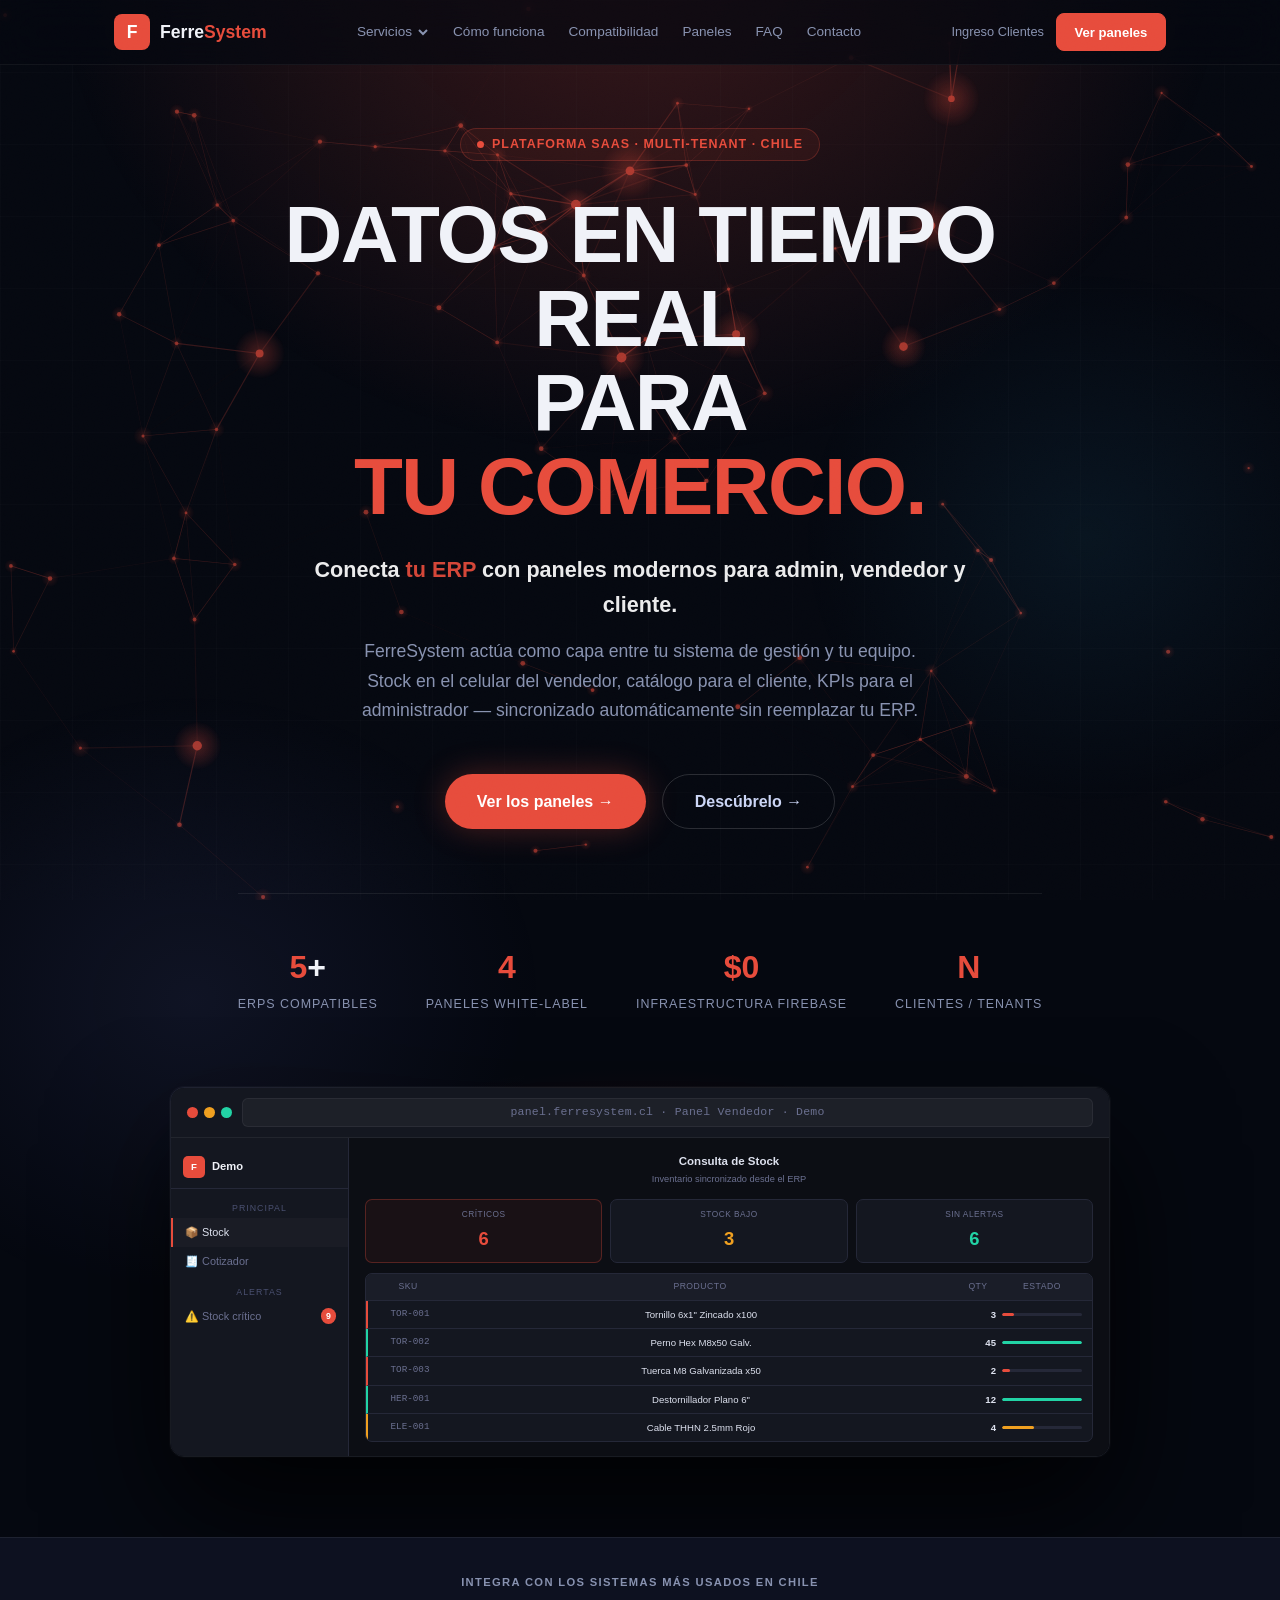
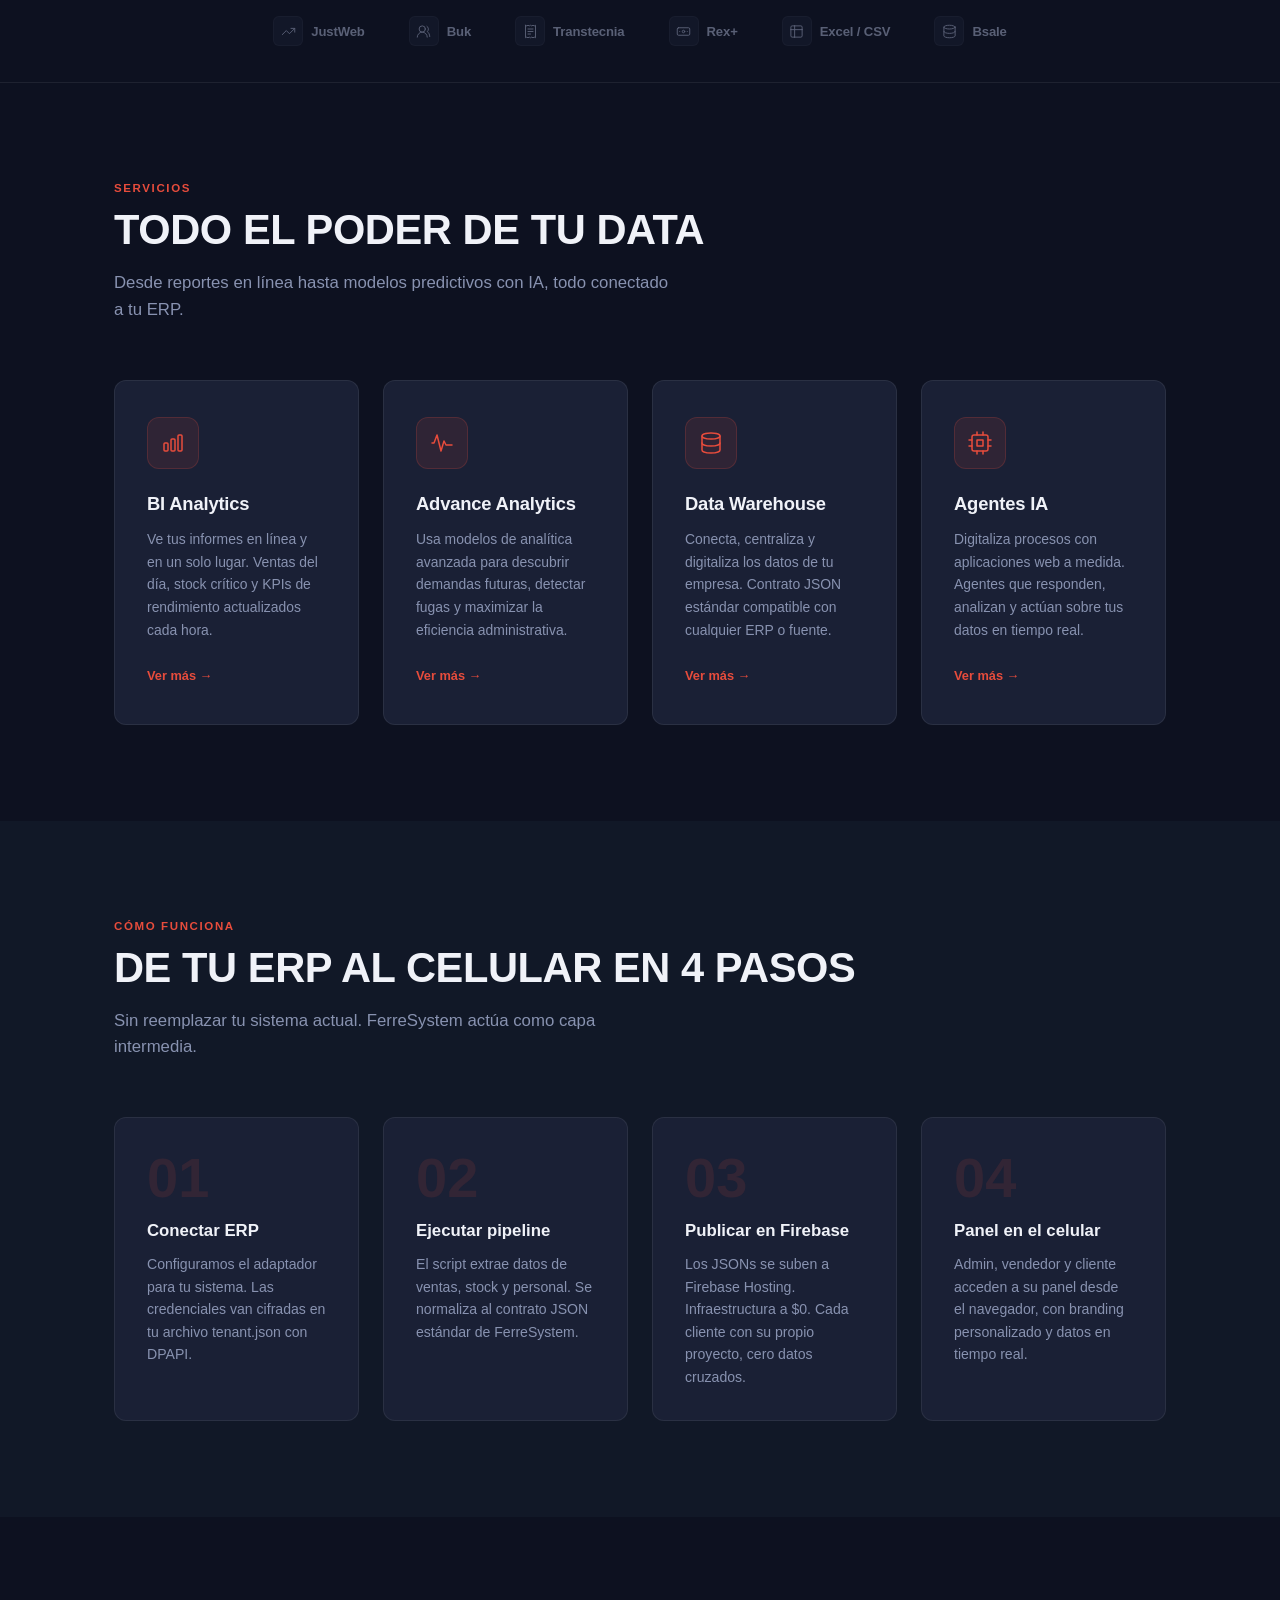
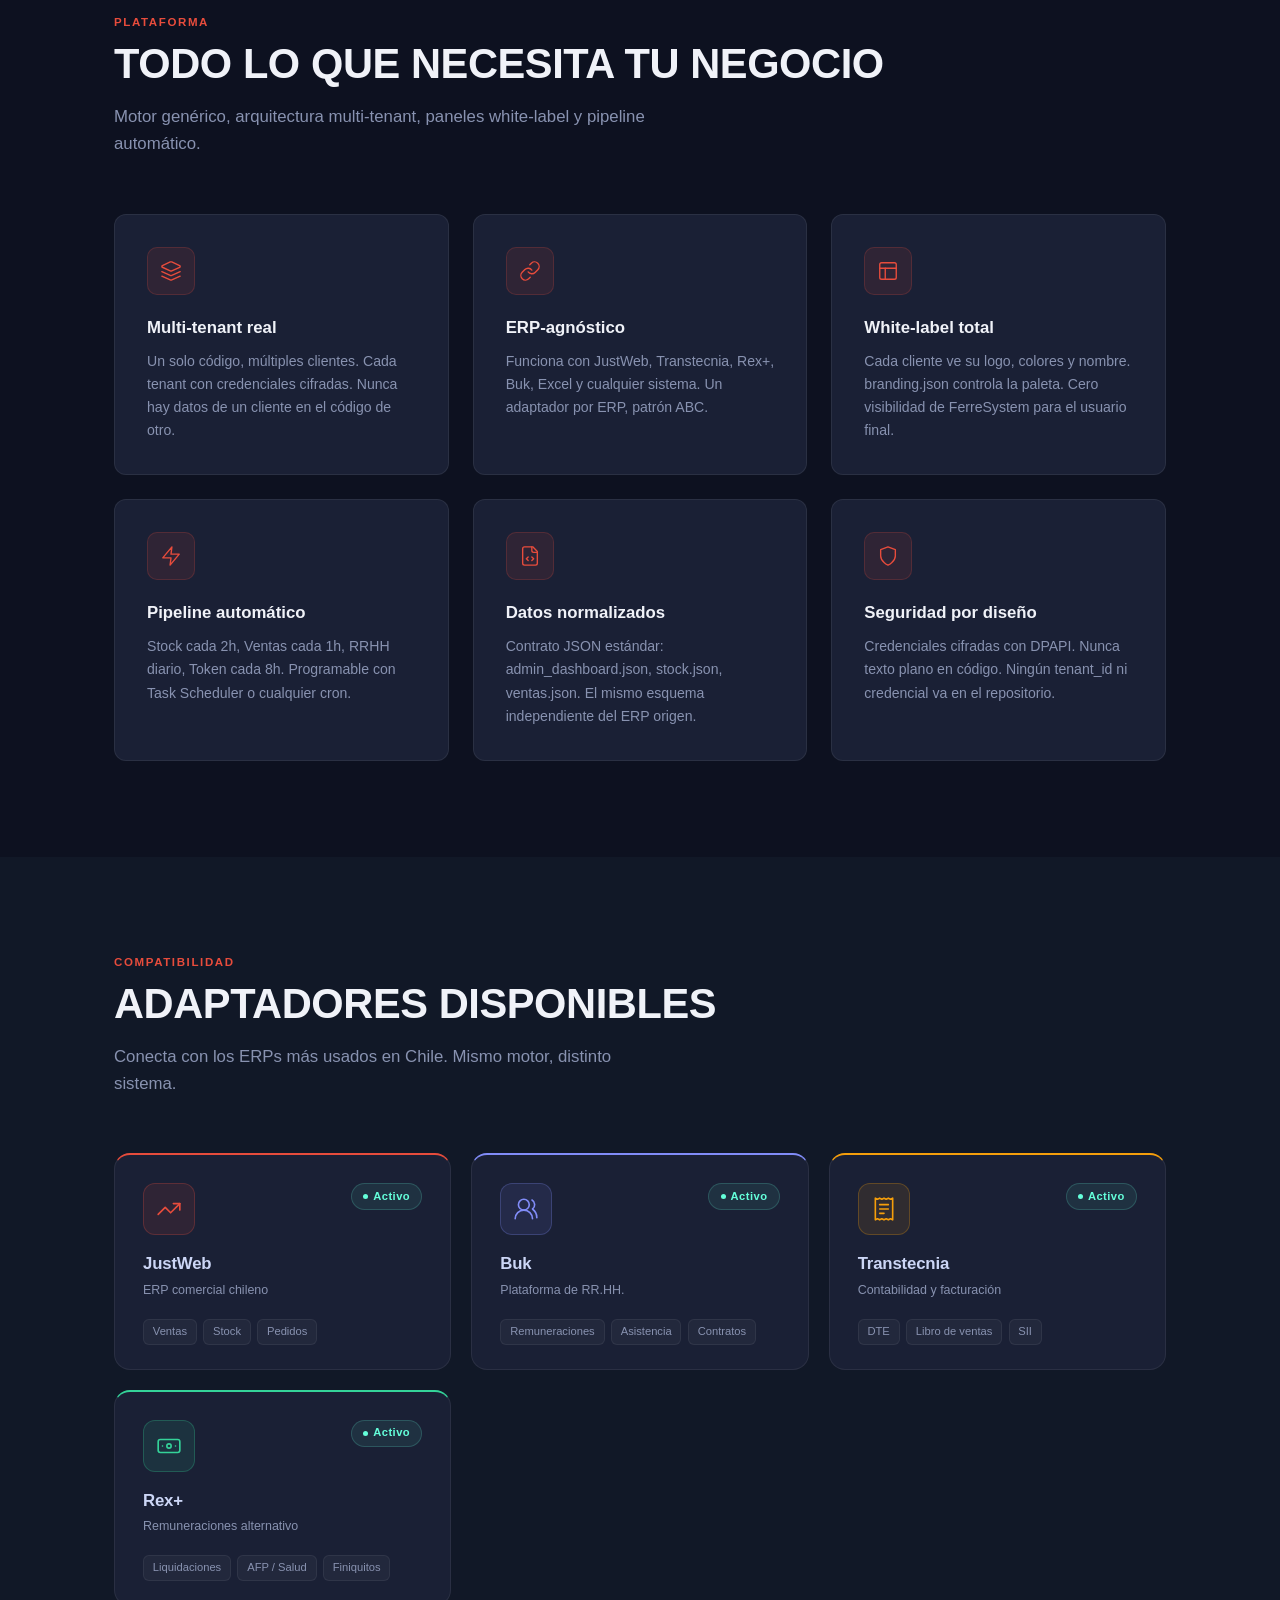
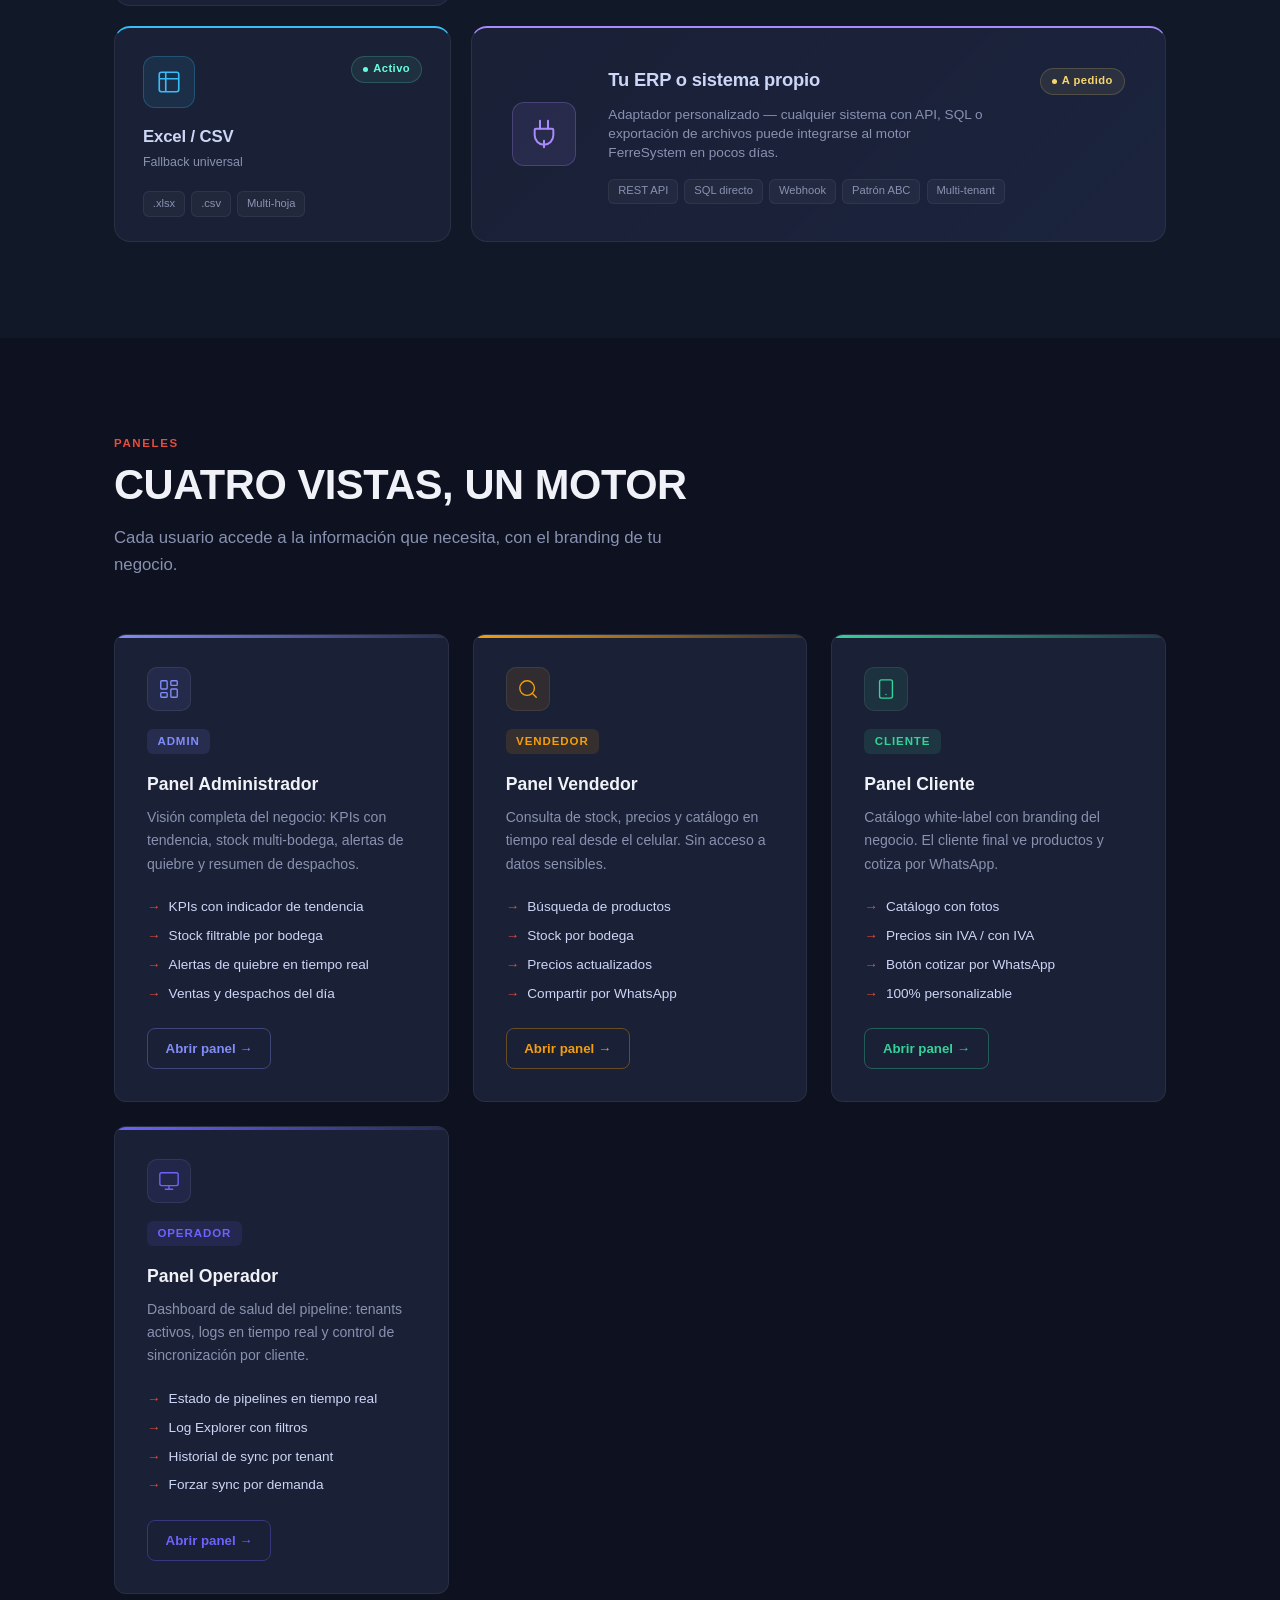
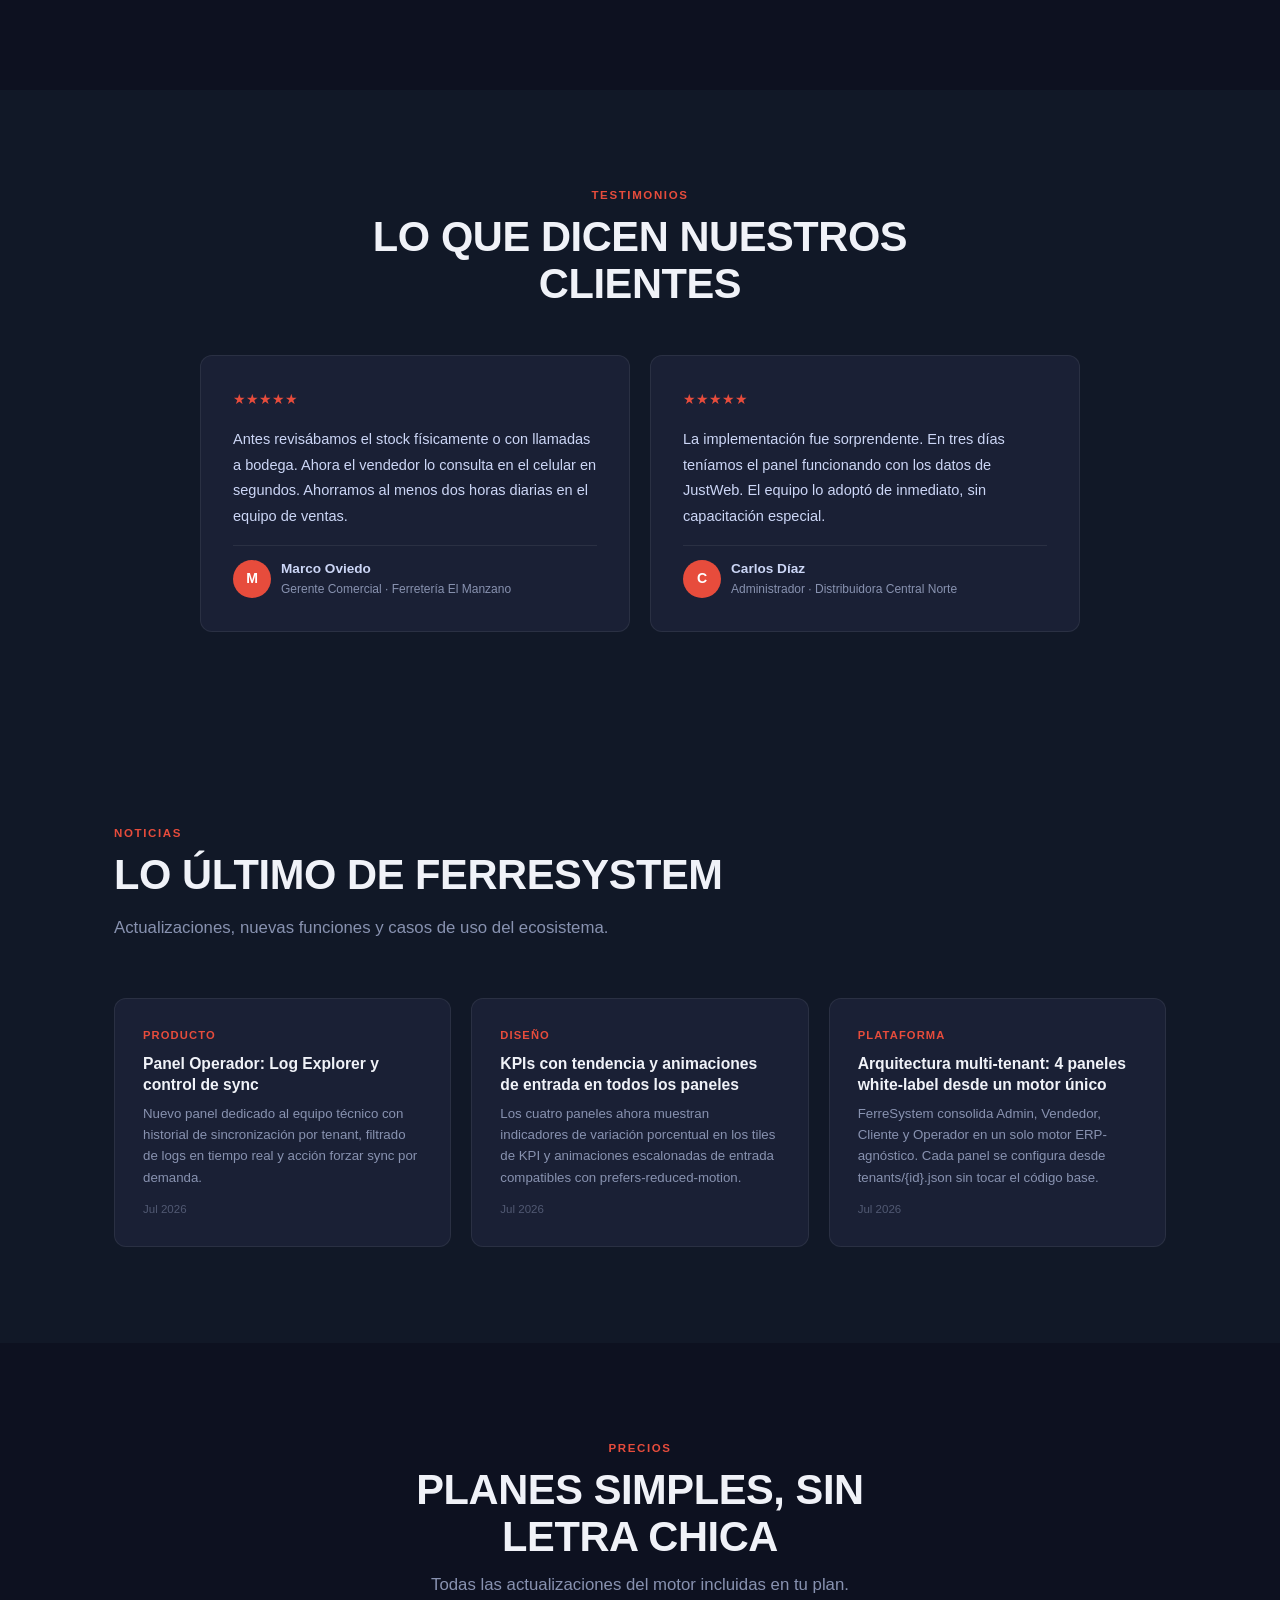
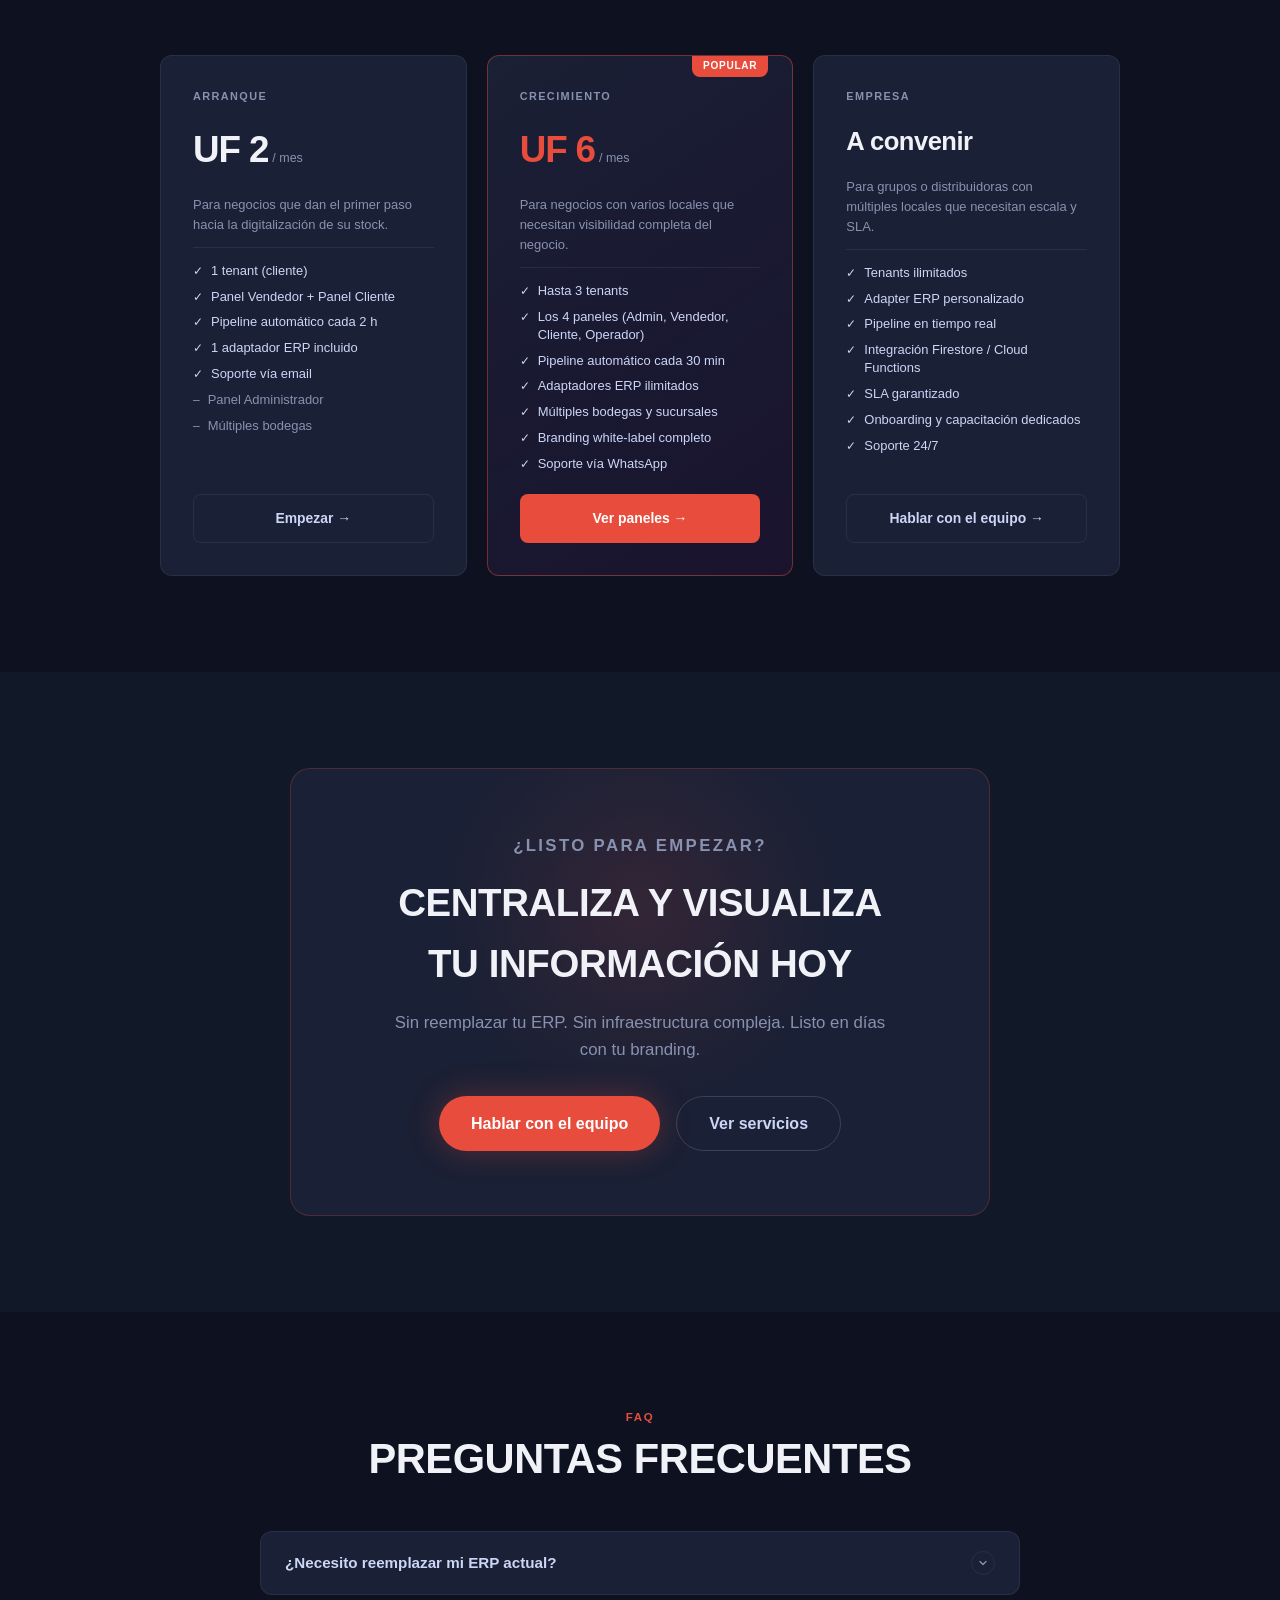
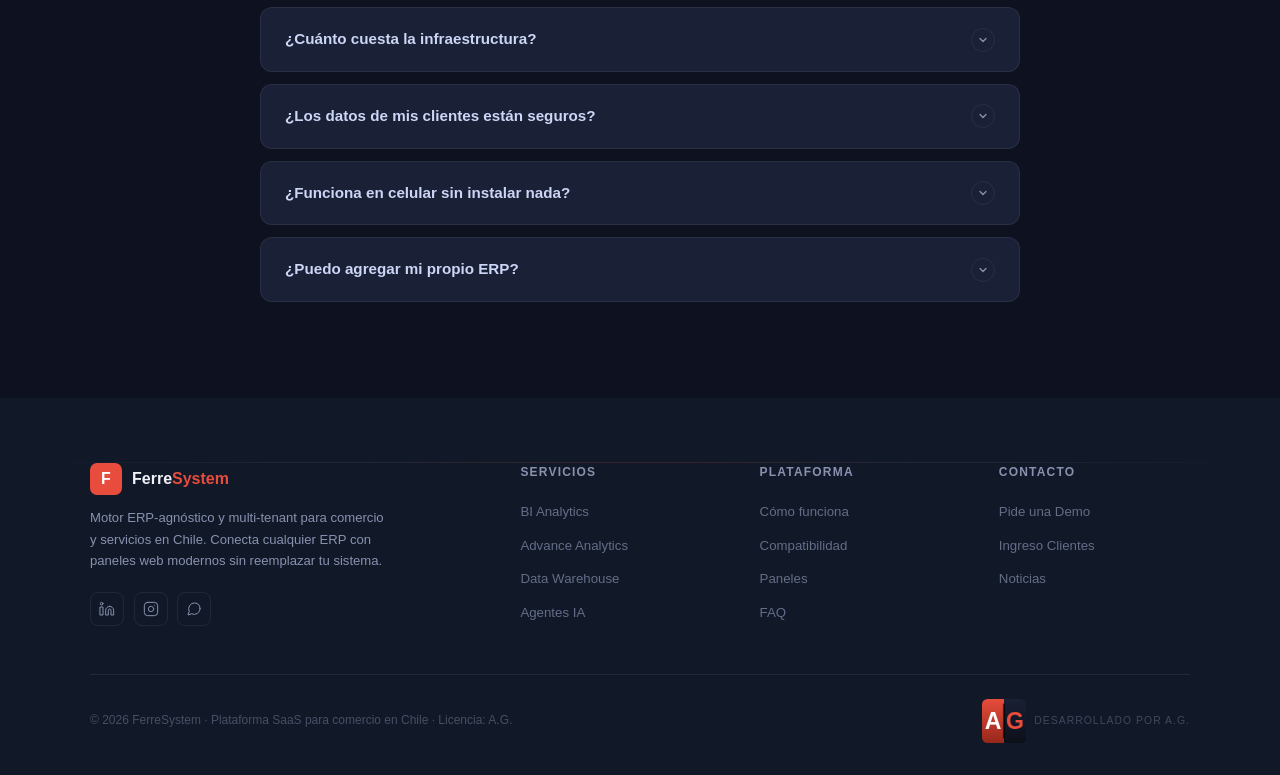
==== commit 0a3d156d: "fix(landing): responsivo móvil + sticky CTA actualizado - Bloque @media(max-width:768px): reduce pad" ====
--- a/landing/index.html
+++ b/landing/index.html
@@ -326,7 +326,7 @@
     footer::before{content:'';display:block;height:1px;background:linear-gradient(90deg,transparent,rgba(255,255,255,0.07) 25%,rgba(231,76,60,0.18) 50%,rgba(255,255,255,0.07) 75%,transparent)}
     /* STICKY */
     .sticky-cta{display:none;position:fixed;bottom:0;left:0;right:0;z-index:400;background:rgba(9,12,20,0.97);border-top:1px solid var(--borde);padding:0.75rem 1.25rem}
-    .sticky-cta a{display:flex;align-items:center;justify-content:center;gap:0.5rem;background:#25d366;color:#fff;font-weight:700;font-size:0.95rem;padding:0.8rem;border-radius:10px;width:100%}
+    .sticky-cta a{display:flex;align-items:center;justify-content:center;gap:0.5rem;background:var(--rojo);color:#fff;font-weight:700;font-size:0.95rem;padding:0.8rem;border-radius:10px;width:100%}
     @media(max-width:768px){.sticky-cta{display:block}body{padding-bottom:72px}}
 
     /* ===== BROWSER MOCKUP ===== */
@@ -415,6 +415,38 @@
     .price-cta-ghost:hover{border-color:rgba(255,255,255,0.22);color:#fff}
     .price-cta-primary{background:var(--rojo);color:#fff;border:1.5px solid transparent}
     .price-cta-primary:hover{background:var(--rojo-h);transform:translateY(-1px);box-shadow:0 6px 20px rgba(231,76,60,0.35)}
+
+    /* ===== RESPONSIVE — MOBILE ===== */
+    @media(max-width:768px){
+      section,.pricing-section,.testimonial-section{padding:4.5rem 1.25rem}
+      .hero{padding:6rem 1.25rem 3.5rem}
+      .hero-stats{gap:1rem 2rem;margin-top:2.5rem;padding-top:2rem}
+      .hero-stat-val{font-size:1.65rem}
+      .hero-mockup{margin-top:2.5rem}
+      .logos-row{gap:0.85rem 1.5rem}
+      .sec-sub{margin-bottom:2.5rem}
+      .pricing-grid{display:flex;flex-direction:column;gap:1rem}
+      .price-featured{order:-1}
+      .cta-box{padding:2.5rem 1.5rem}
+      .panel-card{padding:1.5rem}
+      .price-card{padding:1.5rem}
+      .testi-card{padding:1.5rem}
+      .noticia-card{padding:1.25rem}
+    }
+    @media(max-width:480px){
+      section,.pricing-section,.testimonial-section{padding:3.25rem 1rem}
+      .hero{padding:5.5rem 1rem 3rem}
+      .hero h1{font-size:2.2rem}
+      .hero-stats{gap:0.6rem 1rem}
+      .hero-stat-val{font-size:1.45rem}
+      .hero-mockup{display:none}
+      .logos-row{gap:0.6rem 1rem}
+      .faq-btn{font-size:0.88rem;padding:1rem 1.25rem}
+      .faq-body p{padding:0 1.25rem 1rem}
+      .sec-title{letter-spacing:-0.01em}
+      .panel-card{padding:1.25rem}
+    }
+
   </style>
 </head>
 <body>
@@ -1089,7 +1121,7 @@
 
 <!-- STICKY MOBILE -->
 <div class="sticky-cta">
-  <a href="https://wa.me/56900000000?text=Hola%2C%20quiero%20una%20demo%20de%20FerreSystem" target="_blank" rel="noopener">Pide una Demo →</a>
+  <a href="#paneles">Ver los paneles →</a>
 </div>
 
 <script>
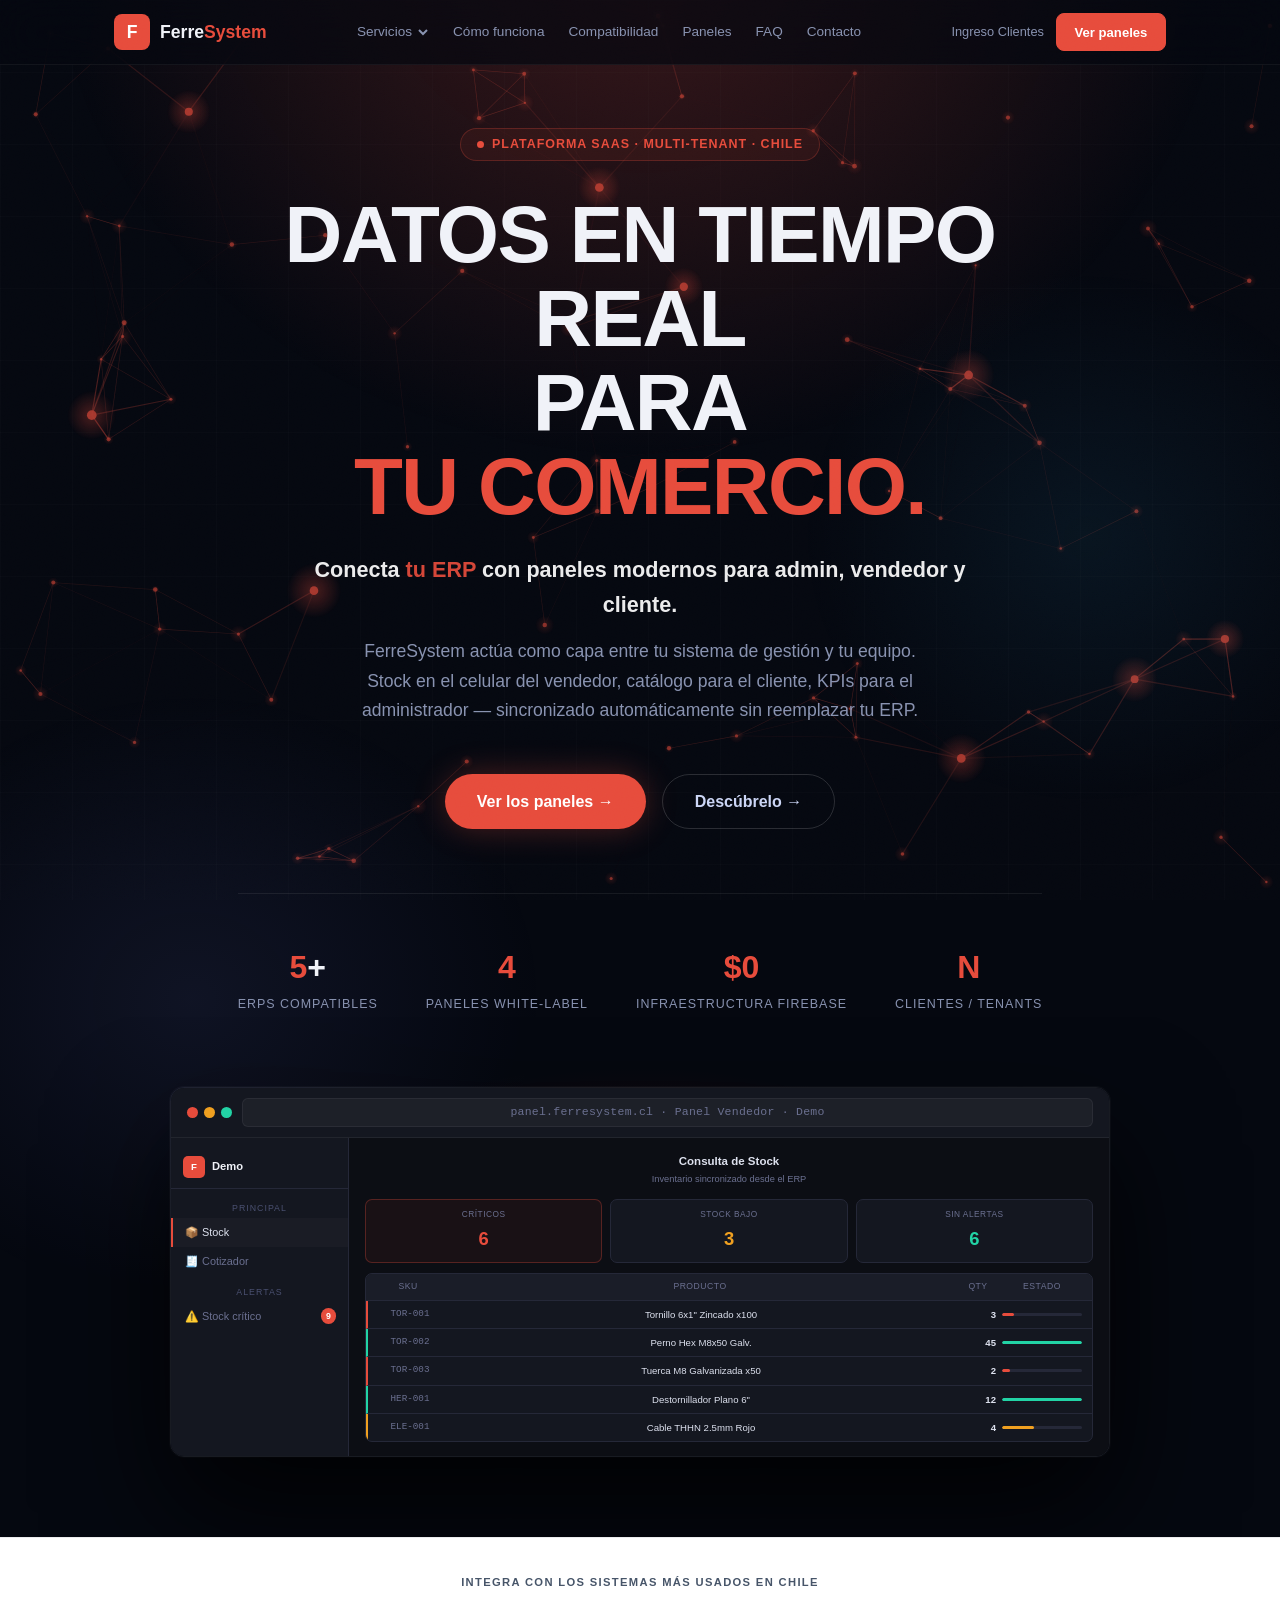
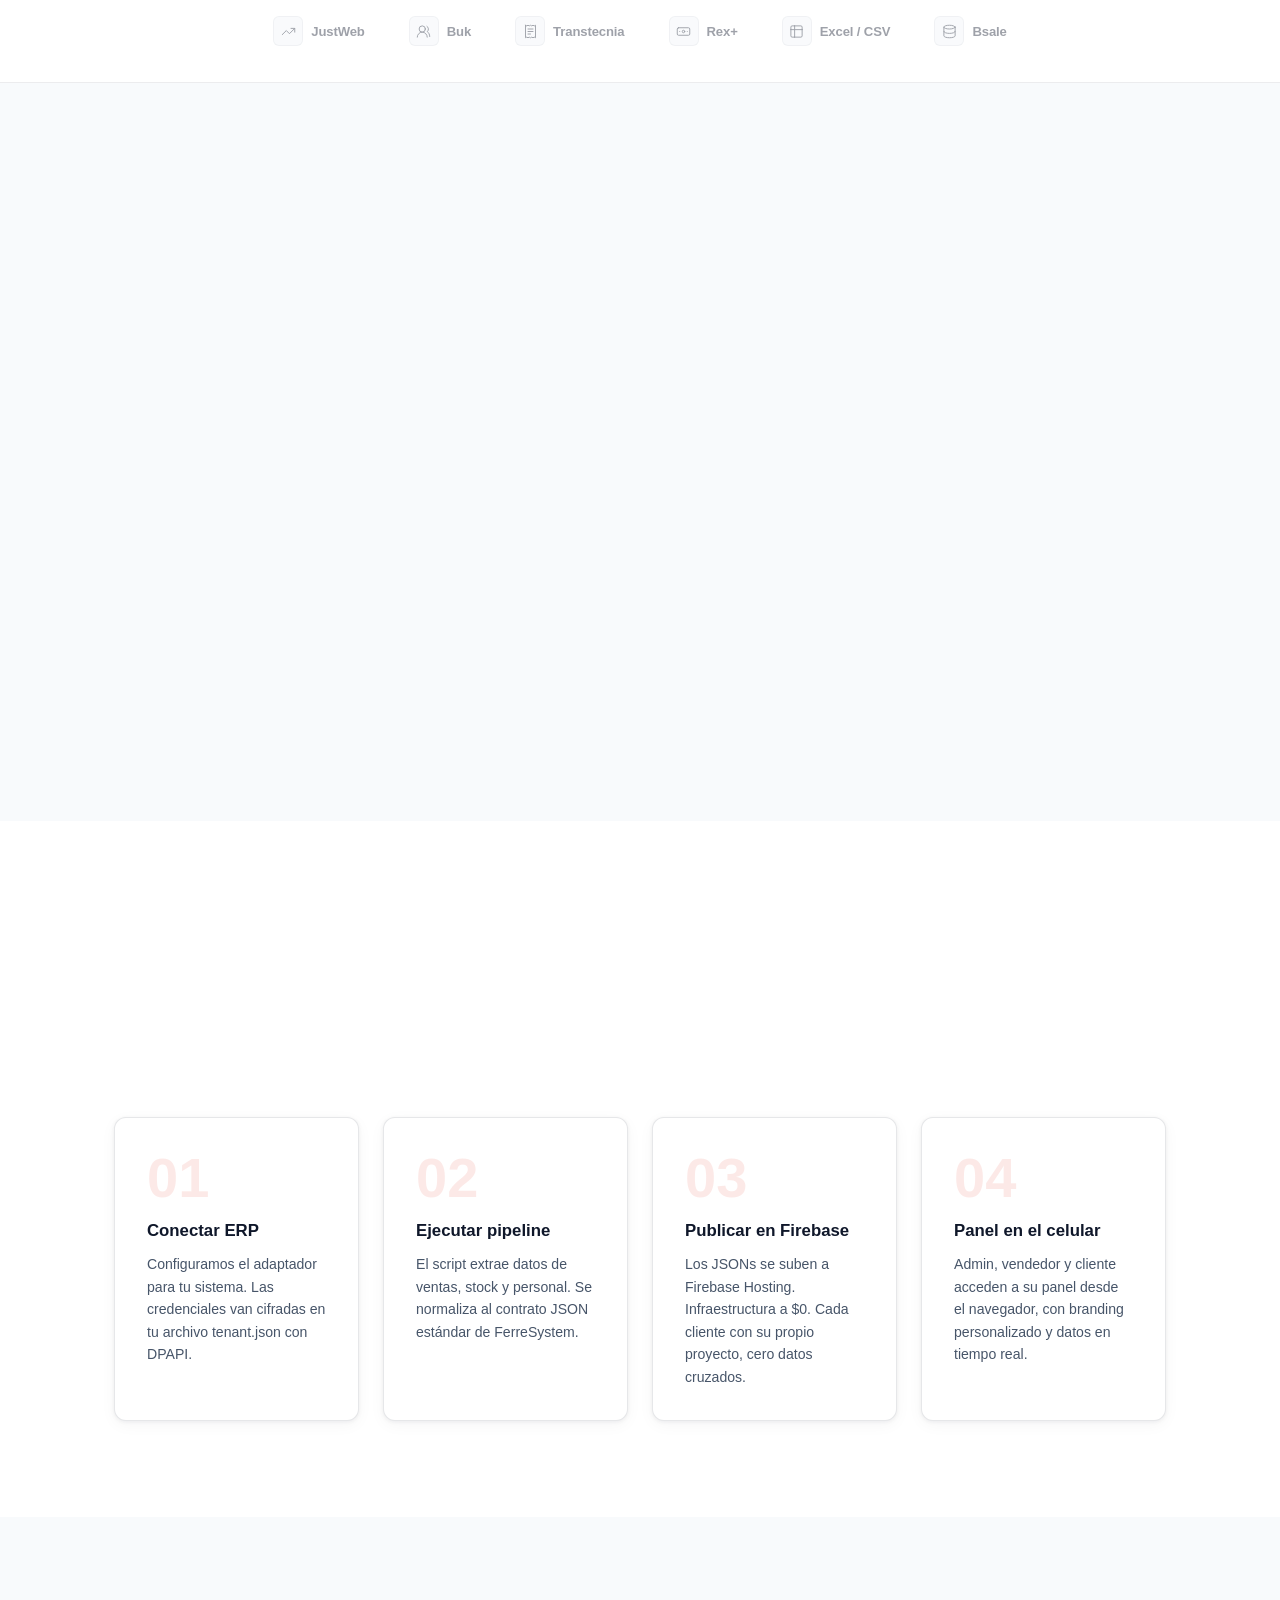
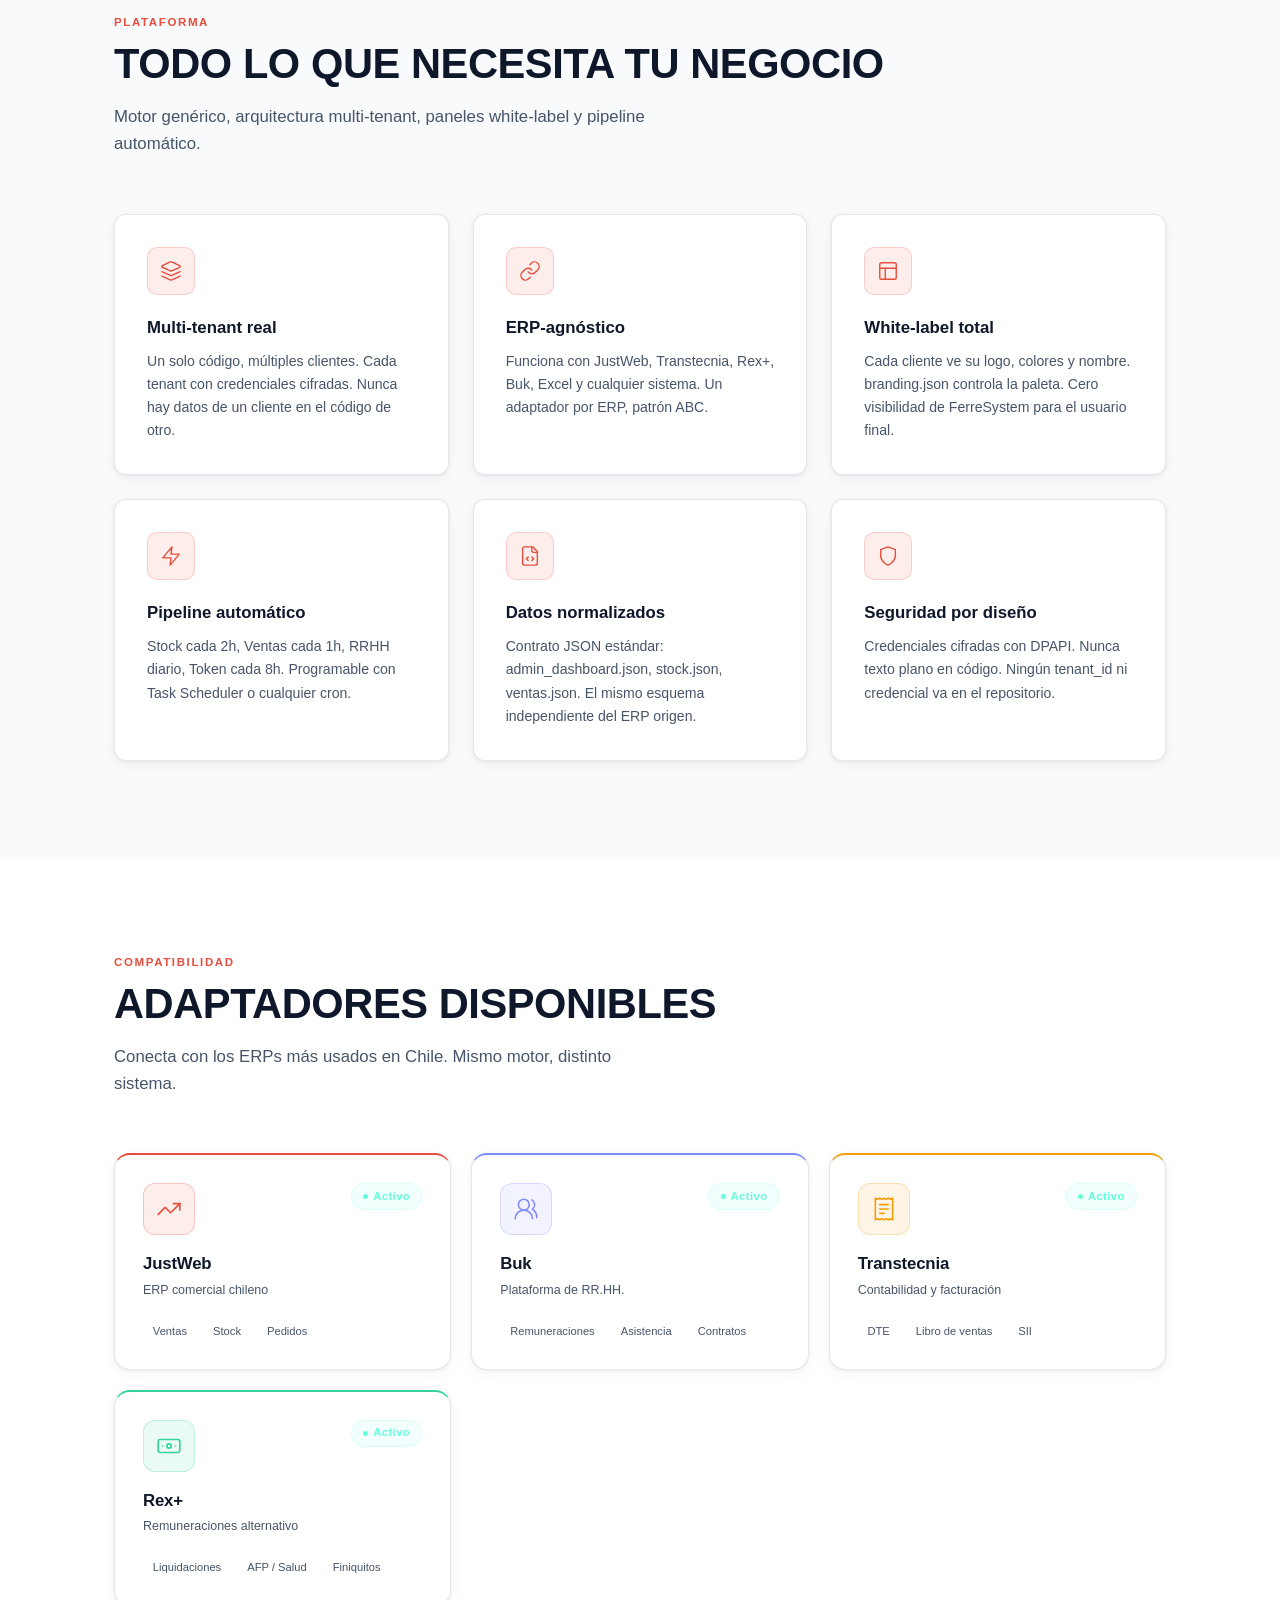
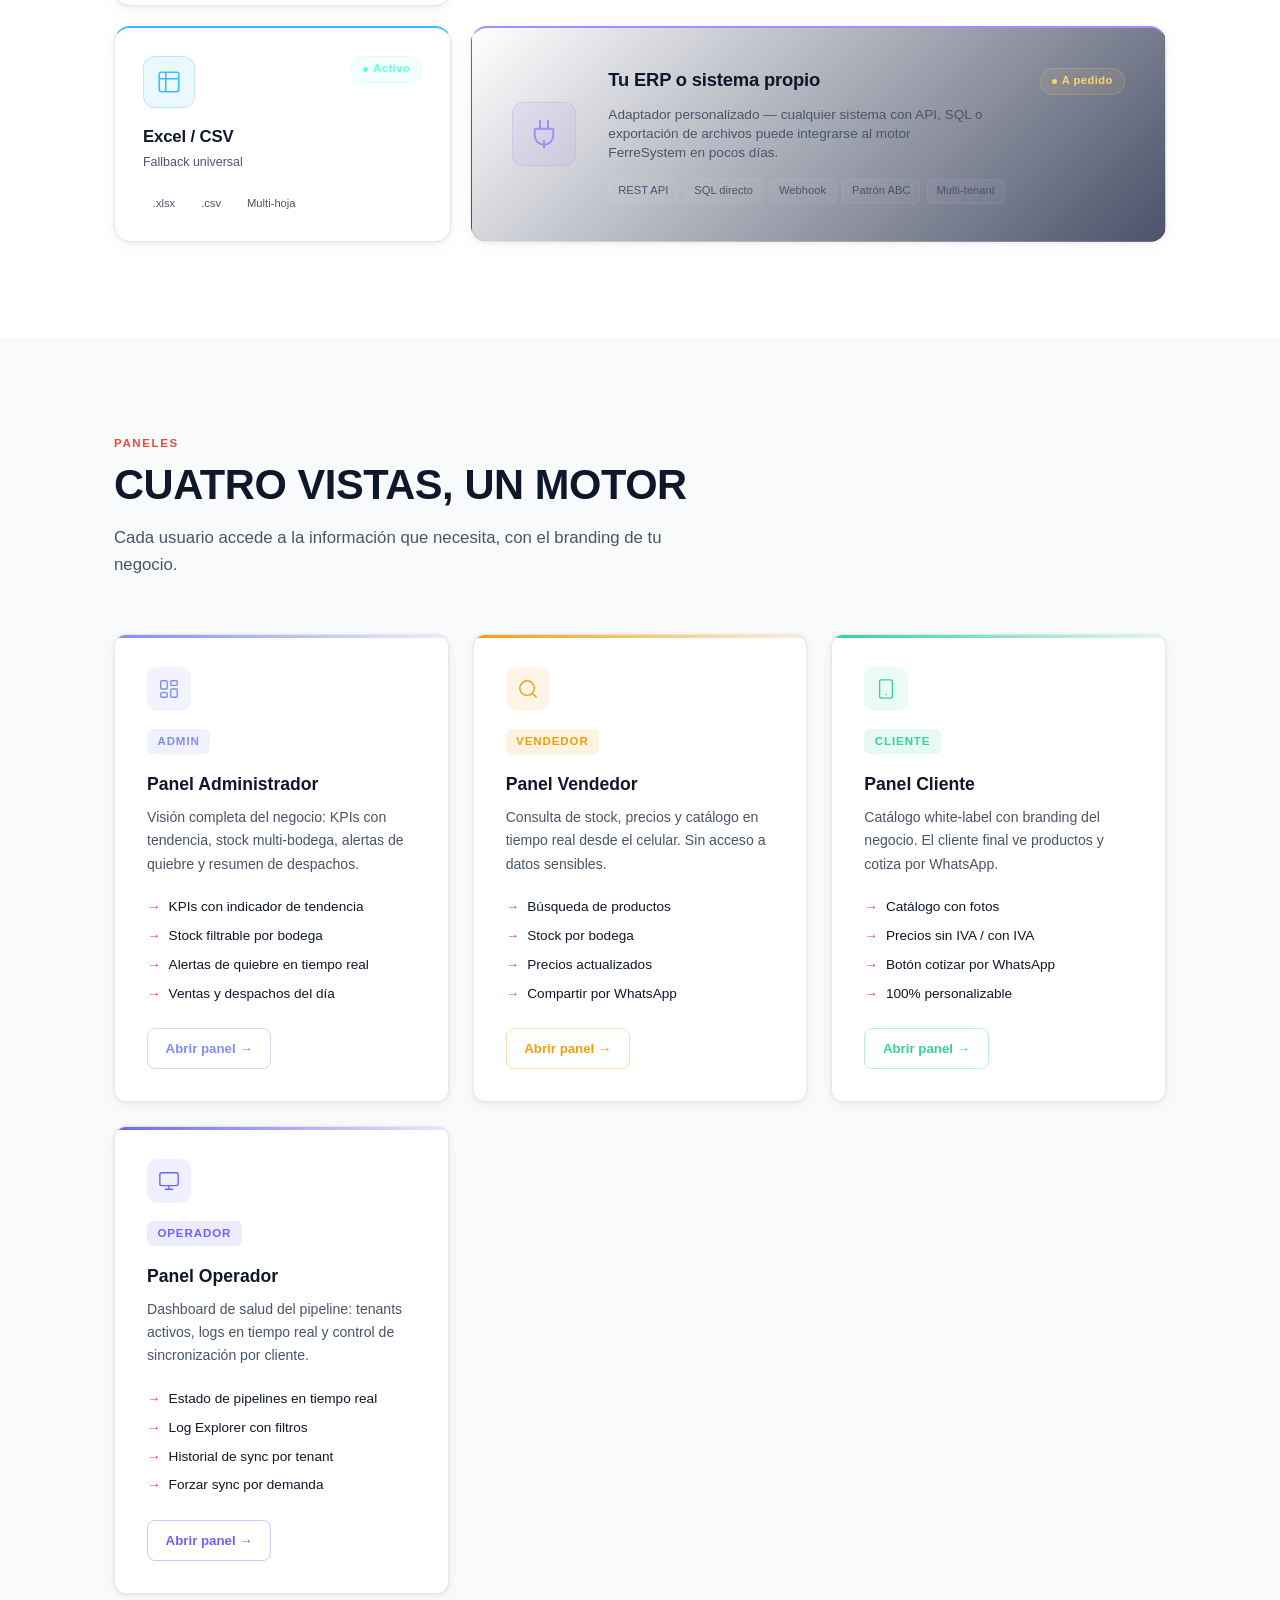
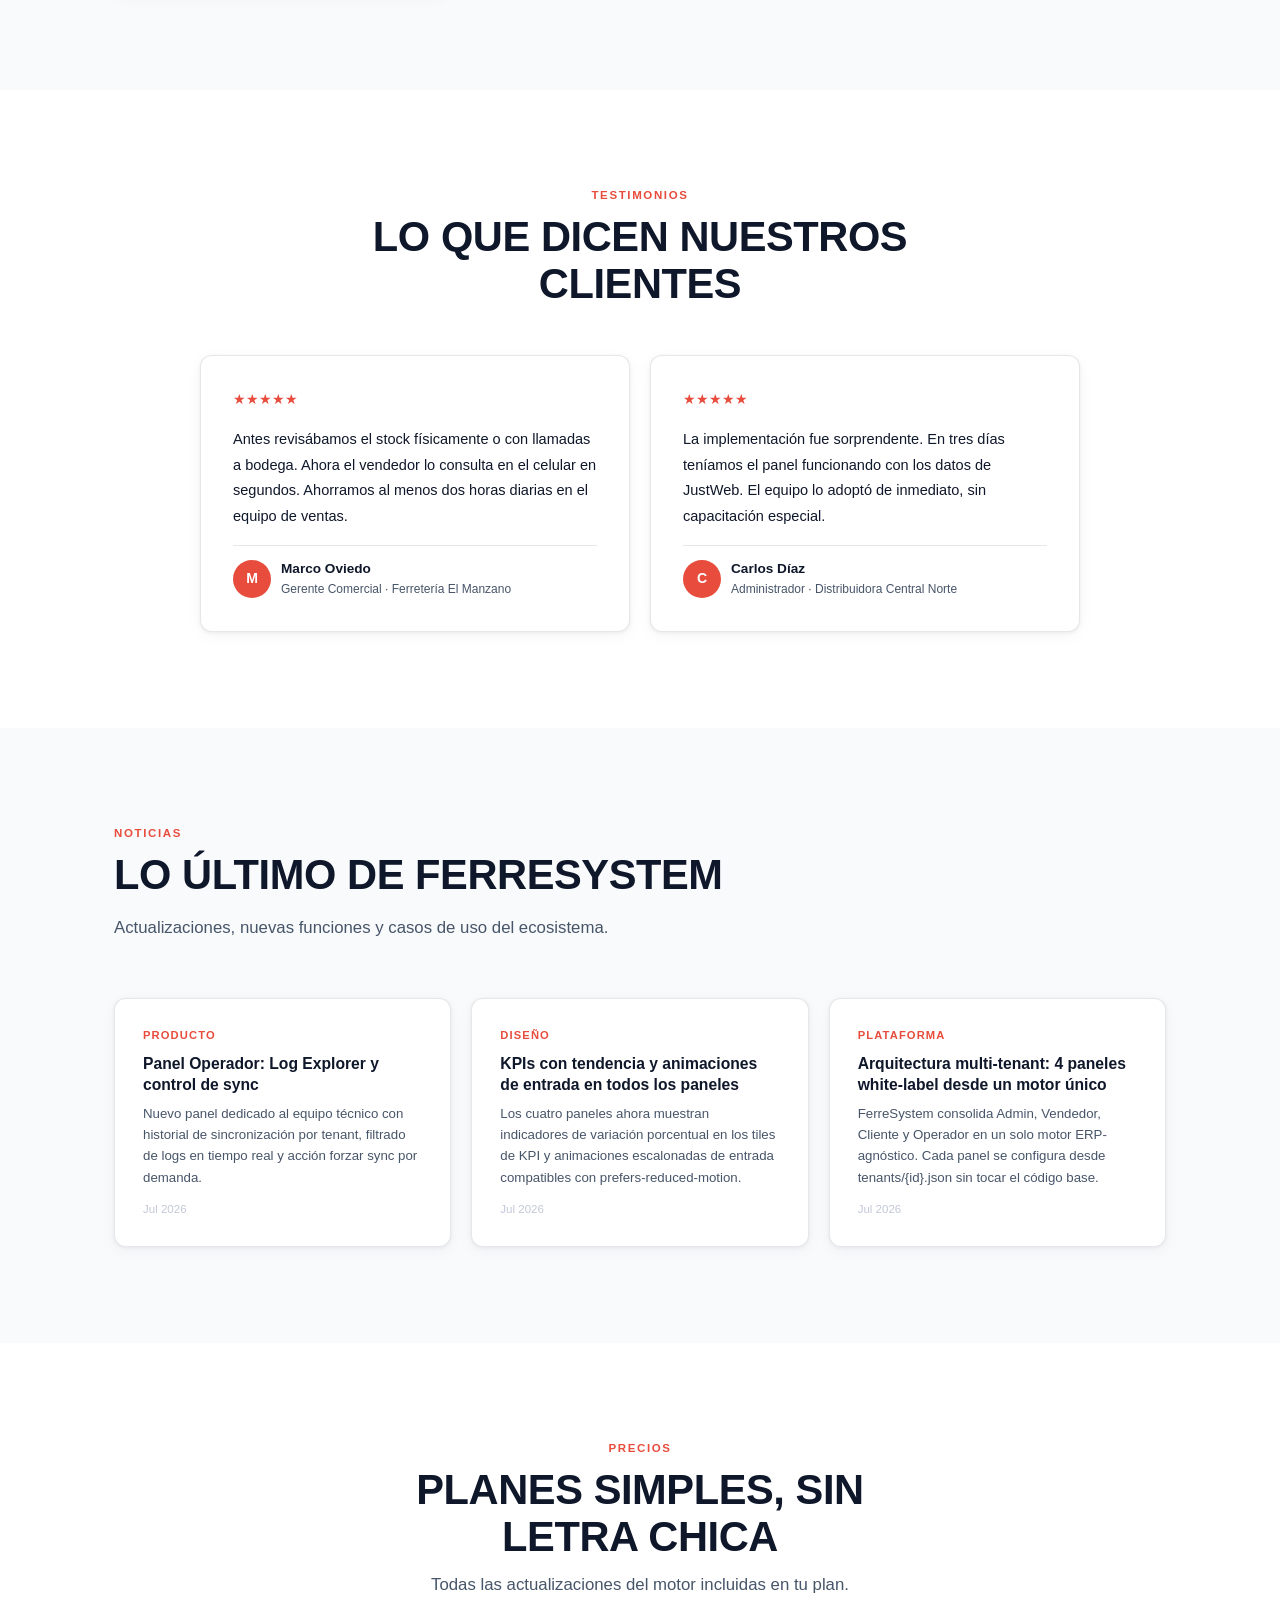
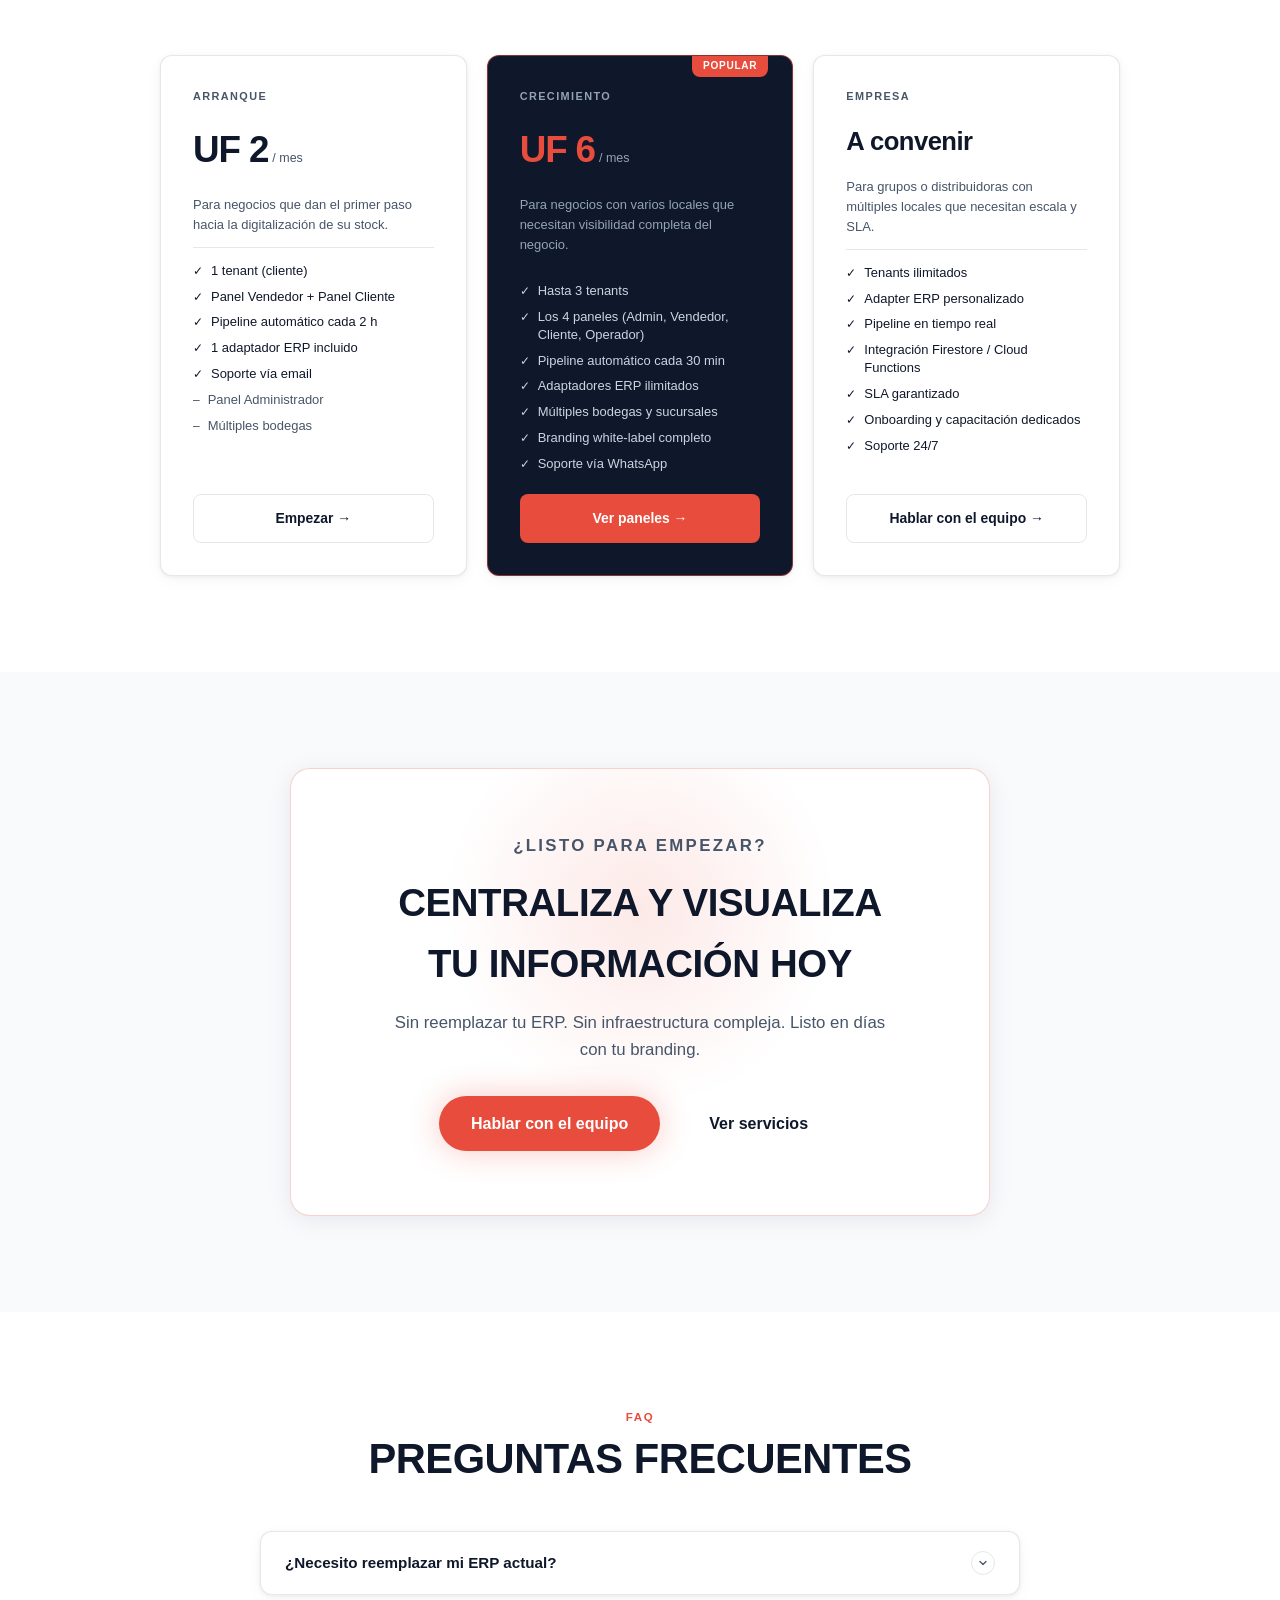
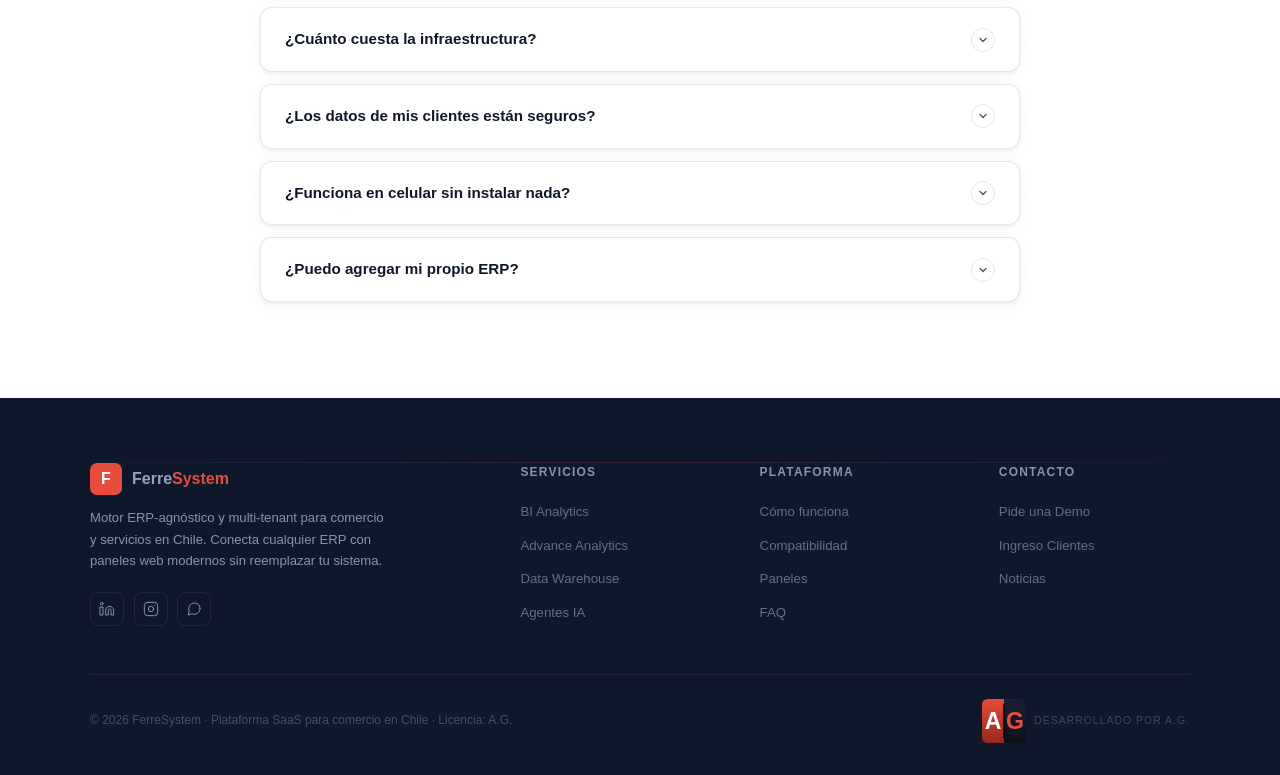
==== commit 407f9aaa: "feat: light mode paneles + secciones claras en landing (ninox/biwiser) Paneles (admin, vendedor, ope" ====
--- a/landing/index.html
+++ b/landing/index.html
@@ -446,6 +446,74 @@
       .sec-title{letter-spacing:-0.01em}
       .panel-card{padding:1.25rem}
     }
+
+
+    /* ===== SECCIONES CLARAS (ninox/biwiser style) ===== */
+    /* Cascade CSS vars into content sections — hero stays dark */
+    .logos-section,
+    .servicios-section, .steps-section, .features-section,
+    .compat-section, .paneles-section, .testimonial-section,
+    .noticias-section, .pricing-section, .cta-section, .faq-section {
+      --navy:  #F8FAFC;
+      --navy2: #FFFFFF;
+      --navy3: #FFFFFF;
+      --navy4: #F1F5F9;
+      --muted: #475569;
+      --texto: #0F172A;
+      --borde: rgba(15,23,42,0.10);
+      color: #0F172A;
+    }
+    .servicios-section  { background: #F8FAFC; }
+    .steps-section      { background: #FFFFFF; }
+    .features-section   { background: #F8FAFC; }
+    .compat-section     { background: #FFFFFF; }
+    .paneles-section    { background: #F8FAFC; }
+    .testimonial-section{ background: #FFFFFF; }
+    .noticias-section   { background: #F8FAFC; }
+    .pricing-section    { background: #FFFFFF !important; }
+    .cta-section        { background: #F8FAFC; }
+    .faq-section        { background: #FFFFFF; }
+    .logos-section      { background: #FFFFFF; border-color: rgba(15,23,42,0.08); }
+
+    /* Logo pills: icono sobre fondo claro */
+    .logo-pill-icon { background: #F1F5F9; border-color: rgba(15,23,42,0.1); }
+
+    /* Cards: sombra ligera en vez de dark glow */
+    .serv-card, .step-card, .feat-card,
+    .compat-card-v2, .panel-card, .testi-card,
+    .noticia-card, .price-card, .faq-item {
+      box-shadow: 0 1px 4px rgba(15,23,42,0.06), 0 4px 16px rgba(15,23,42,0.04);
+    }
+    .serv-card:hover, .feat-card:hover, .panel-card:hover,
+    .testi-card:hover, .noticia-card:hover, .price-card:hover {
+      box-shadow: 0 8px 32px rgba(15,23,42,0.12);
+    }
+    .compat-card-v2:hover { box-shadow: 0 8px 32px rgba(15,23,42,0.12); }
+
+    /* FAQ hover: visible en fondo claro */
+    .faq-section .faq-btn:hover { background: rgba(15,23,42,0.03); }
+
+    /* CTA box: sombra y borde sobre fondo claro */
+    .cta-box { box-shadow: 0 4px 24px rgba(15,23,42,0.08); }
+
+    /* Precio featured: mantiene contraste */
+    .price-card.price-featured {
+      background: #0F172A !important;
+      color: #F8FAFC;
+      border-color: rgba(231,76,60,0.55);
+    }
+    .price-card.price-featured .price-tier,
+    .price-card.price-featured .price-period,
+    .price-card.price-featured .price-desc,
+    .price-card.price-featured .price-list li { color: #94A3B8; }
+    .price-card.price-featured .price-list li.yes { color: #CBD5E1; }
+    .price-card.price-featured .price-list li.no  { color: #475569; }
+
+    /* Bordes de sección (logos) en modo claro */
+    .logos-section { border-top-color: rgba(15,23,42,0.08); border-bottom-color: rgba(15,23,42,0.08); }
+
+    /* Separador footer en modo claro permanece, footer sigue oscuro */
+    footer { background: #0F172A; color: #94A3B8; }
 
   </style>
 </head>
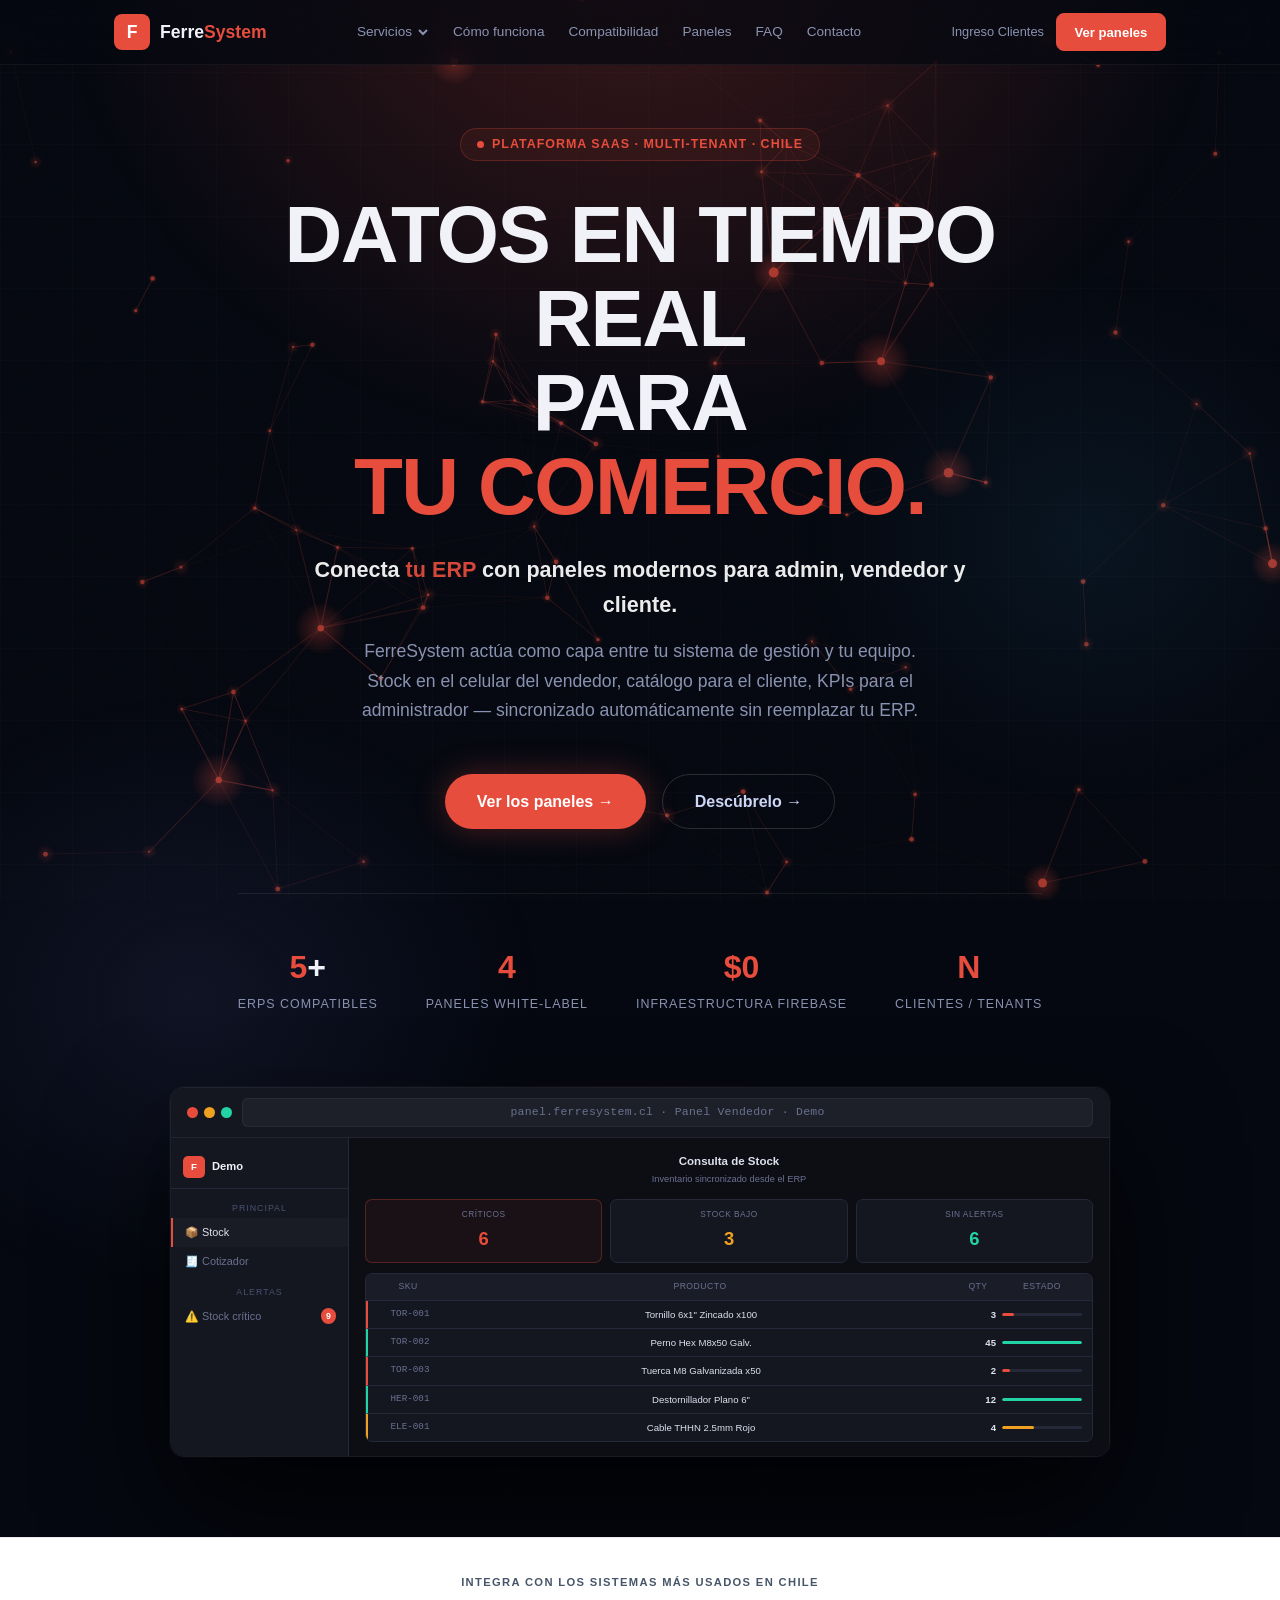
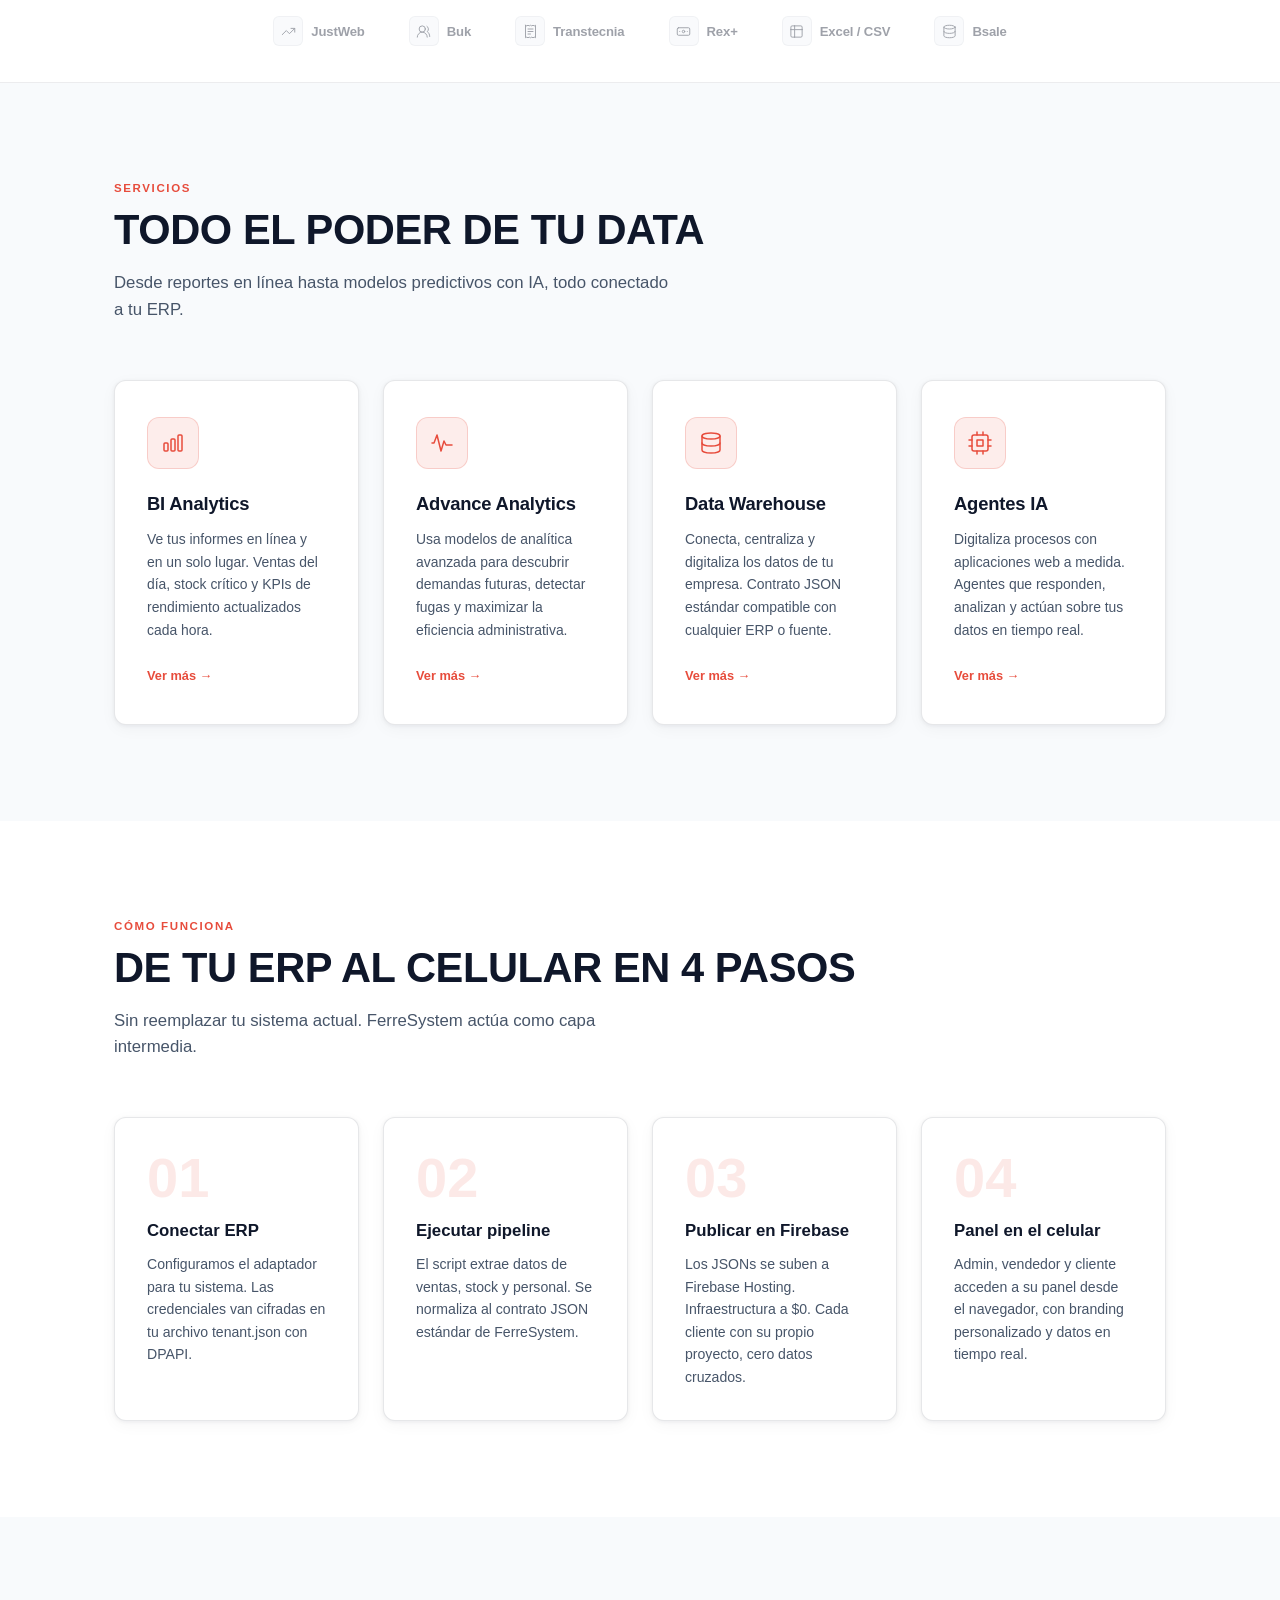
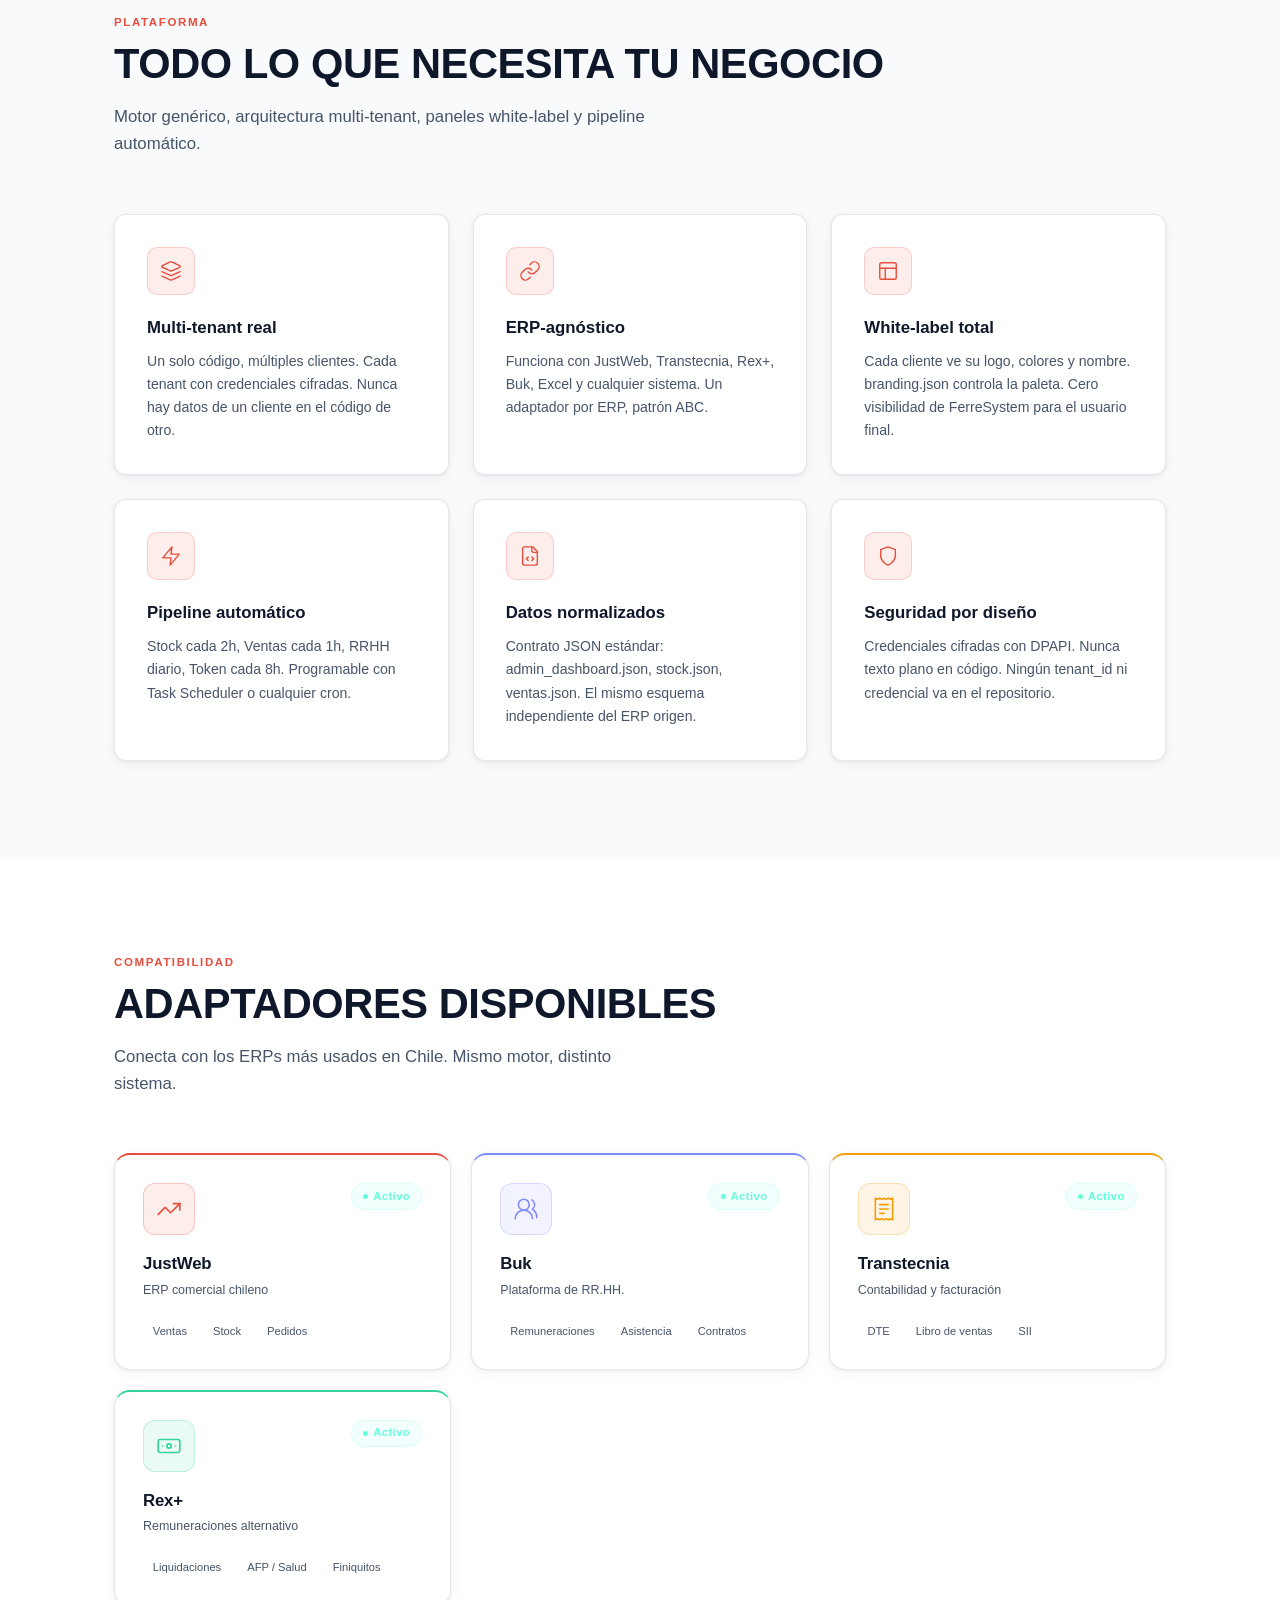
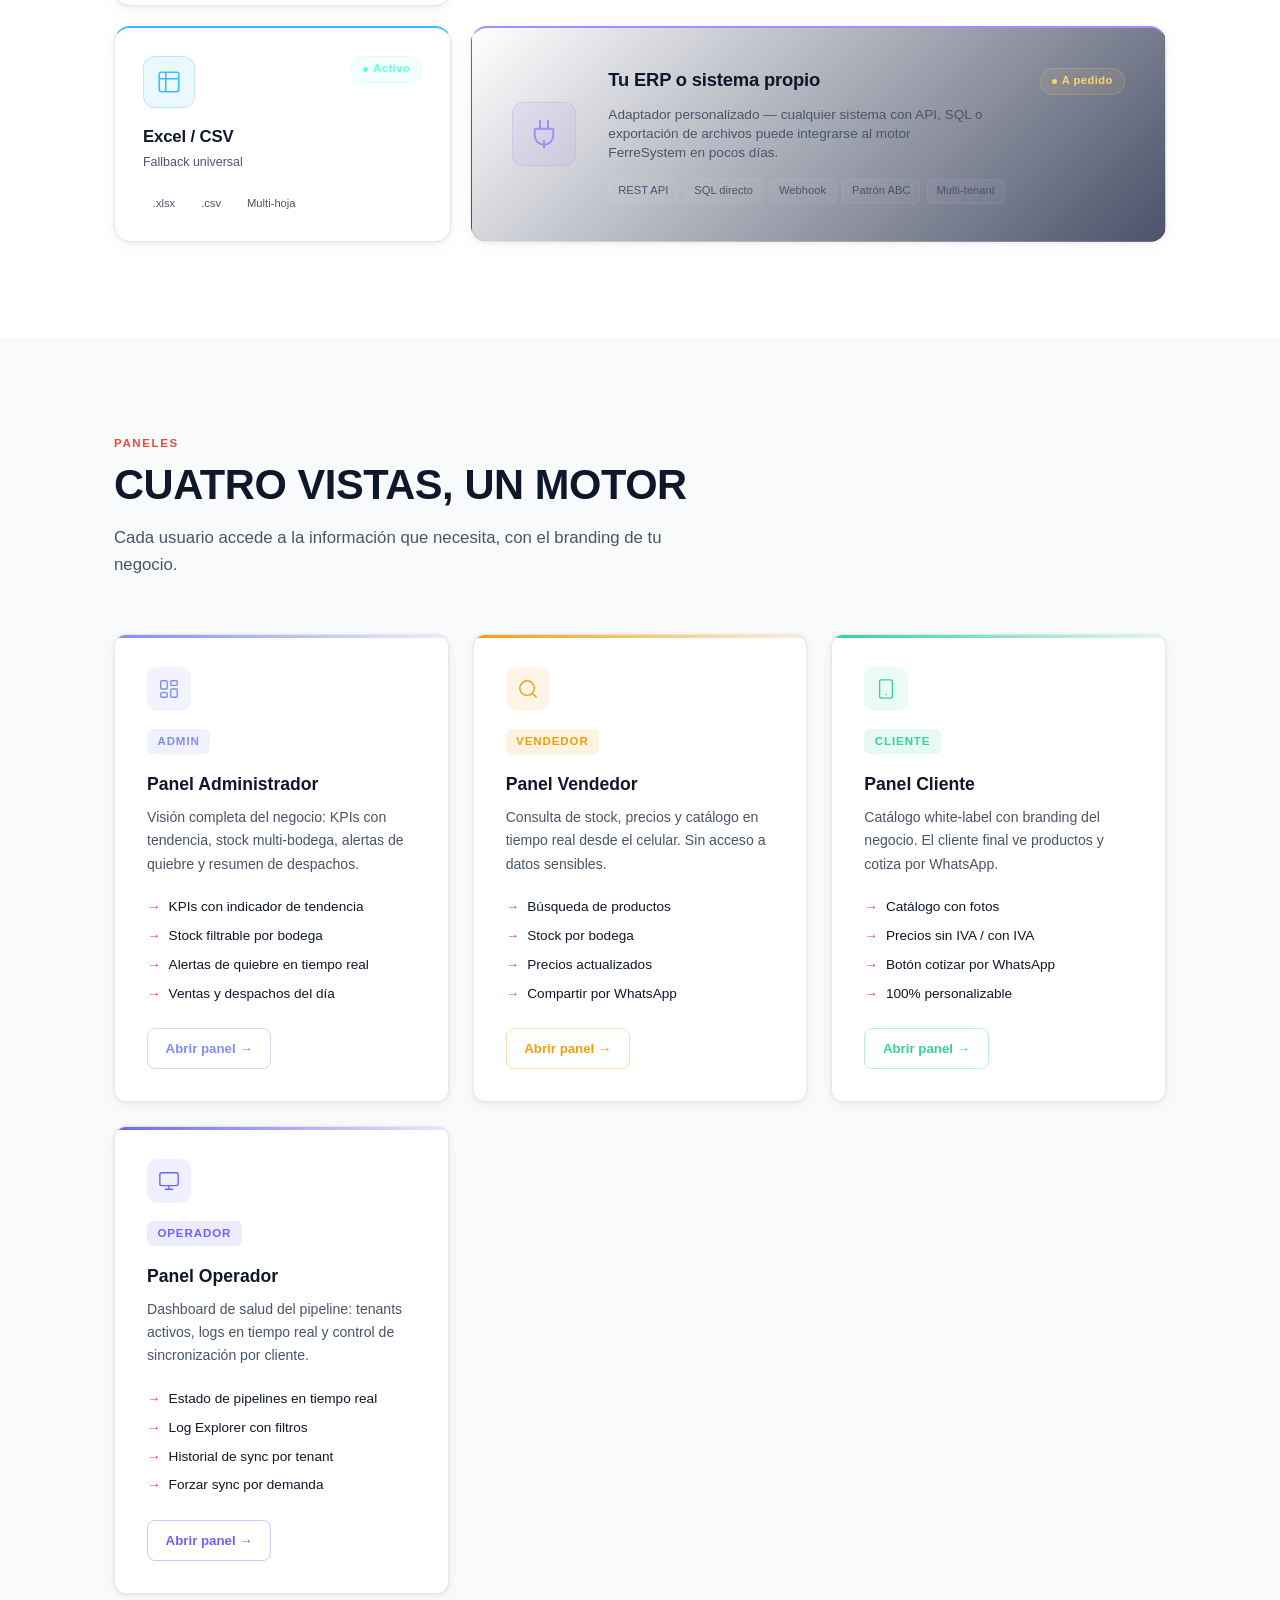
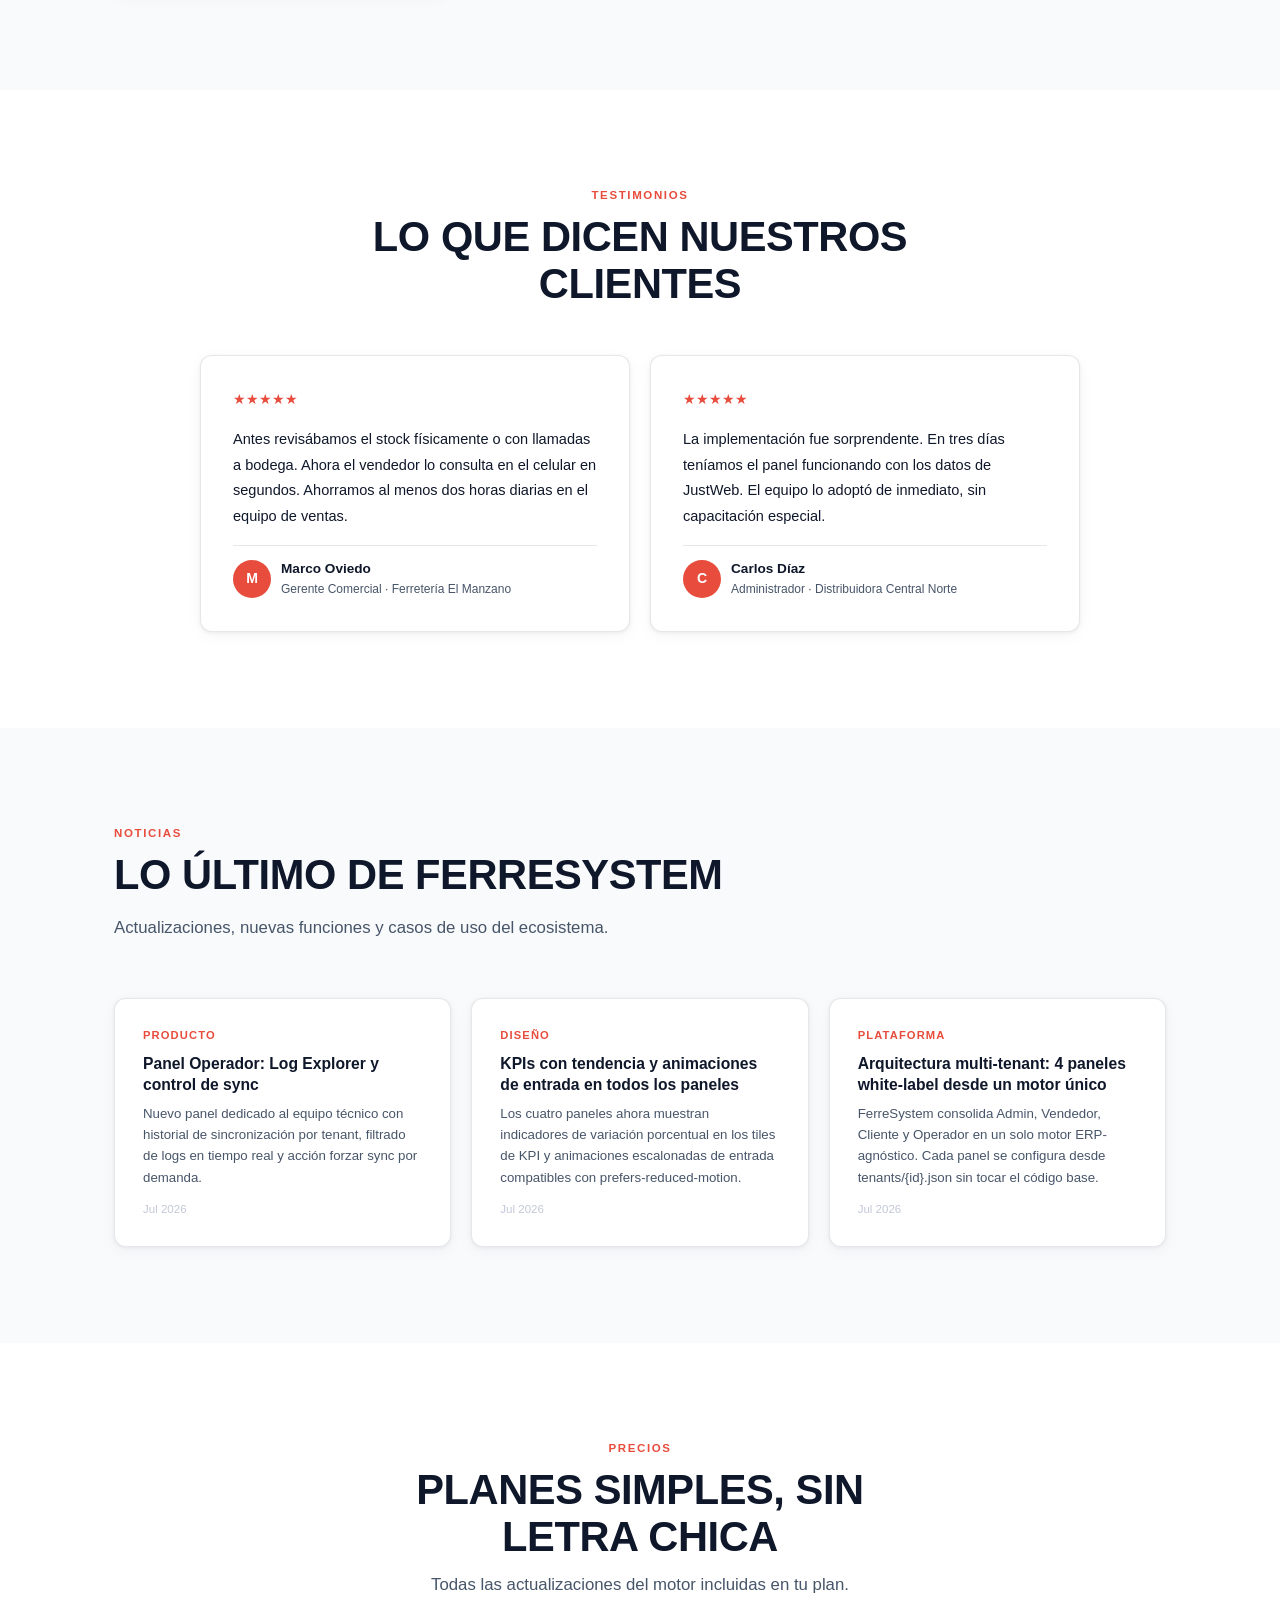
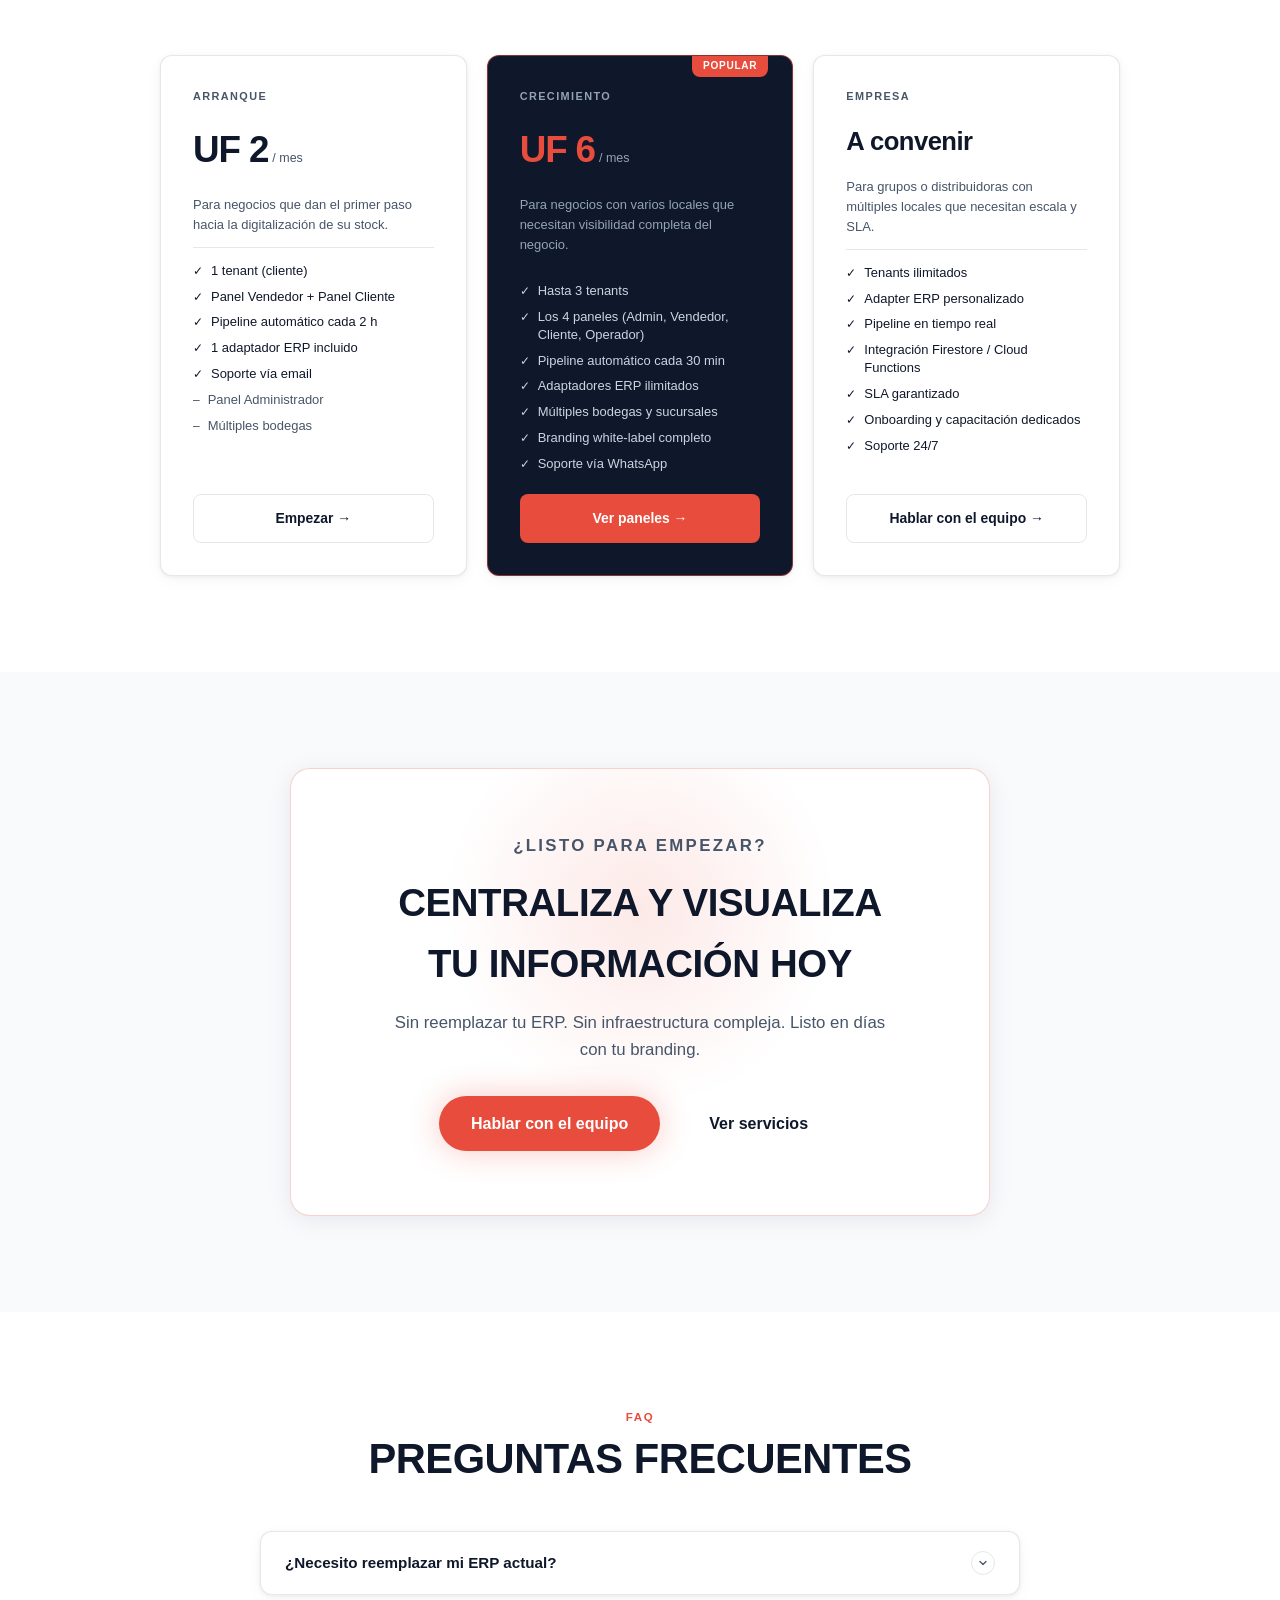
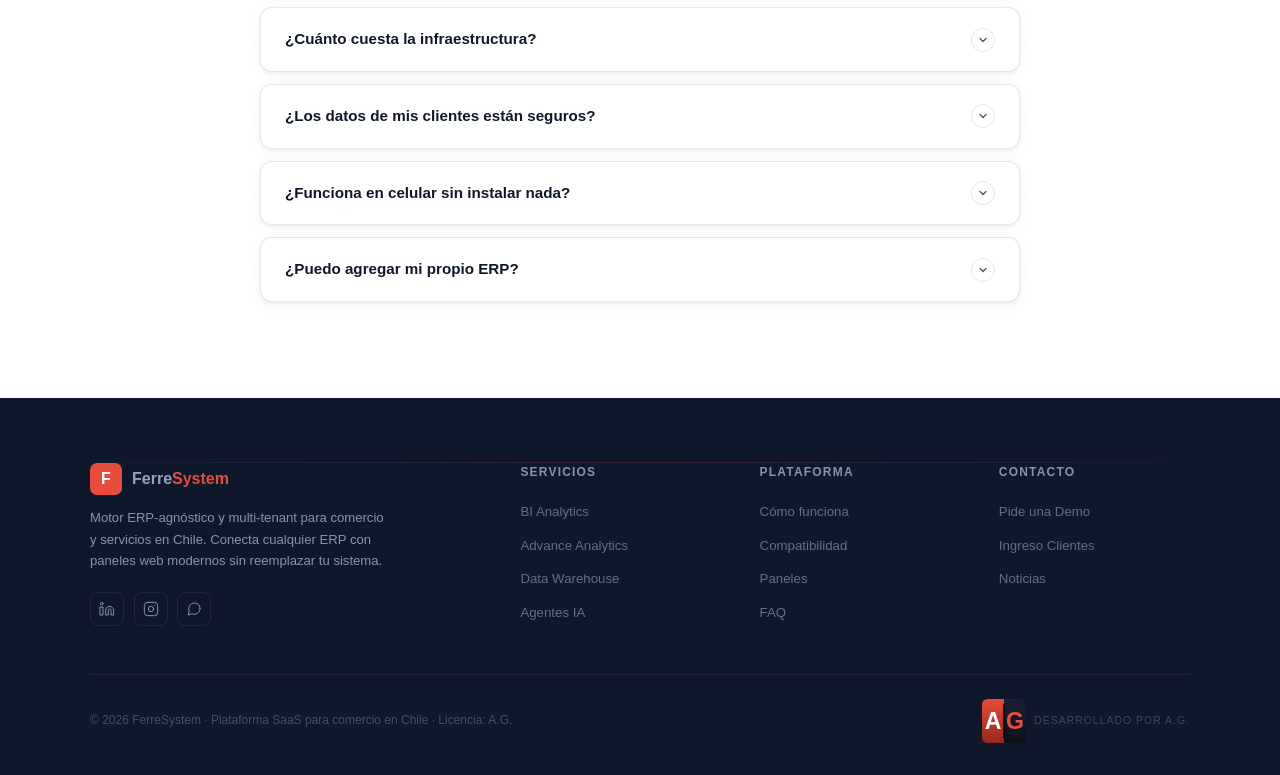
==== commit 31c85791: "fix: botón Ver más ahora expande detalle inline en cards de servicios Los <span class="serv-link"> e" ====
--- a/landing/index.html
+++ b/landing/index.html
@@ -114,8 +114,14 @@
     .serv-icon-wrap svg{width:24px;height:24px;fill:none;stroke:var(--rojo);stroke-width:1.5;stroke-linecap:round;stroke-linejoin:round}
     .serv-card h3{font-size:1.15rem;font-weight:900;margin-bottom:0.6rem;letter-spacing:-0.01em}
     .serv-card p{font-size:0.87rem;color:var(--muted);line-height:1.65;margin-bottom:1.25rem}
-    .serv-link{display:inline-flex;align-items:center;gap:5px;font-size:0.8rem;font-weight:700;color:var(--rojo);transition:gap 0.2s}
+    .serv-link{display:inline-flex;align-items:center;gap:5px;font-size:0.8rem;font-weight:700;color:var(--rojo);transition:gap 0.2s;background:none;border:none;padding:0;cursor:pointer;font-family:inherit}
     .serv-card:hover .serv-link{gap:9px}
+    .serv-detail{display:none;margin-top:1rem;padding-top:1rem;border-top:1px solid var(--borde)}
+    .serv-detail.open{display:block}
+    .serv-detail ul{list-style:none;display:flex;flex-direction:column;gap:0.45rem}
+    .serv-detail li{font-size:0.82rem;color:var(--muted);display:flex;align-items:flex-start;gap:0.5rem;line-height:1.5}
+    .serv-detail li::before{content:"✓";color:var(--rojo);font-weight:700;flex-shrink:0;margin-top:0.05em}
+    @media(prefers-reduced-motion:reduce){.serv-detail{transition:none}}
 
     /* ===== STEPS ===== */
     .steps-section{background:var(--navy2)}
@@ -678,7 +684,15 @@
         </div>
         <h3>BI Analytics</h3>
         <p>Ve tus informes en línea y en un solo lugar. Ventas del día, stock crítico y KPIs de rendimiento actualizados cada hora.</p>
-        <span class="serv-link">Ver más →</span>
+        <button class="serv-link" onclick="toggleServ(this)" aria-expanded="false">Ver más →</button>
+        <div class="serv-detail">
+          <ul>
+            <li>Panel Admin con KPIs de ventas, stock y márgenes</li>
+            <li>Alertas automáticas de quiebre de stock por bodega</li>
+            <li>Actualización cada hora sin intervención manual</li>
+            <li>Acceso desde celular, tablet y desktop</li>
+          </ul>
+        </div>
       </div>
       <div class="serv-card anim d2">
         <div class="serv-icon-wrap">
@@ -686,7 +700,15 @@
         </div>
         <h3>Advance Analytics</h3>
         <p>Usa modelos de analítica avanzada para descubrir demandas futuras, detectar fugas y maximizar la eficiencia administrativa.</p>
-        <span class="serv-link">Ver más →</span>
+        <button class="serv-link" onclick="toggleServ(this)" aria-expanded="false">Ver más →</button>
+        <div class="serv-detail">
+          <ul>
+            <li>Predicción de demanda por SKU y temporada</li>
+            <li>Detección de fugas de inventario y merma anormal</li>
+            <li>Ranking de productos por margen y rotación</li>
+            <li>Reportes exportables para reuniones de gestión</li>
+          </ul>
+        </div>
       </div>
       <div class="serv-card anim d3">
         <div class="serv-icon-wrap">
@@ -694,7 +716,15 @@
         </div>
         <h3>Data Warehouse</h3>
         <p>Conecta, centraliza y digitaliza los datos de tu empresa. Contrato JSON estándar compatible con cualquier ERP o fuente.</p>
-        <span class="serv-link">Ver más →</span>
+        <button class="serv-link" onclick="toggleServ(this)" aria-expanded="false">Ver más →</button>
+        <div class="serv-detail">
+          <ul>
+            <li>Contrato JSON estándar: productos, stock, ventas, RRHH</li>
+            <li>Compatible con JustWeb, Rex+, Transtecnia, Excel y Bsale</li>
+            <li>Datos por tenant completamente aislados</li>
+            <li>Hosting en Firebase a costo $0 para el cliente</li>
+          </ul>
+        </div>
       </div>
       <div class="serv-card anim d4">
         <div class="serv-icon-wrap">
@@ -702,7 +732,15 @@
         </div>
         <h3>Agentes IA</h3>
         <p>Digitaliza procesos con aplicaciones web a medida. Agentes que responden, analizan y actúan sobre tus datos en tiempo real.</p>
-        <span class="serv-link">Ver más →</span>
+        <button class="serv-link" onclick="toggleServ(this)" aria-expanded="false">Ver más →</button>
+        <div class="serv-detail">
+          <ul>
+            <li>Agentes que consultan tu stock y ventas en lenguaje natural</li>
+            <li>Alertas proactivas vía WhatsApp o email</li>
+            <li>Automatización de tareas repetitivas de bodega</li>
+            <li>Integración con los paneles web existentes</li>
+          </ul>
+        </div>
       </div>
     </div>
   </div>
@@ -1193,6 +1231,12 @@
 </div>
 
 <script>
+function toggleServ(btn){
+  var detail=btn.nextElementSibling;
+  var open=detail.classList.toggle('open');
+  btn.setAttribute('aria-expanded',open);
+  btn.textContent=open?'Ver menos ←':'Ver más →';
+}
 /* ===== CANVAS ANIMADO v2 — hub nodes, radial glow, screen blend ===== */
 (function(){
   var canvas=document.getElementById('canvas-bg');
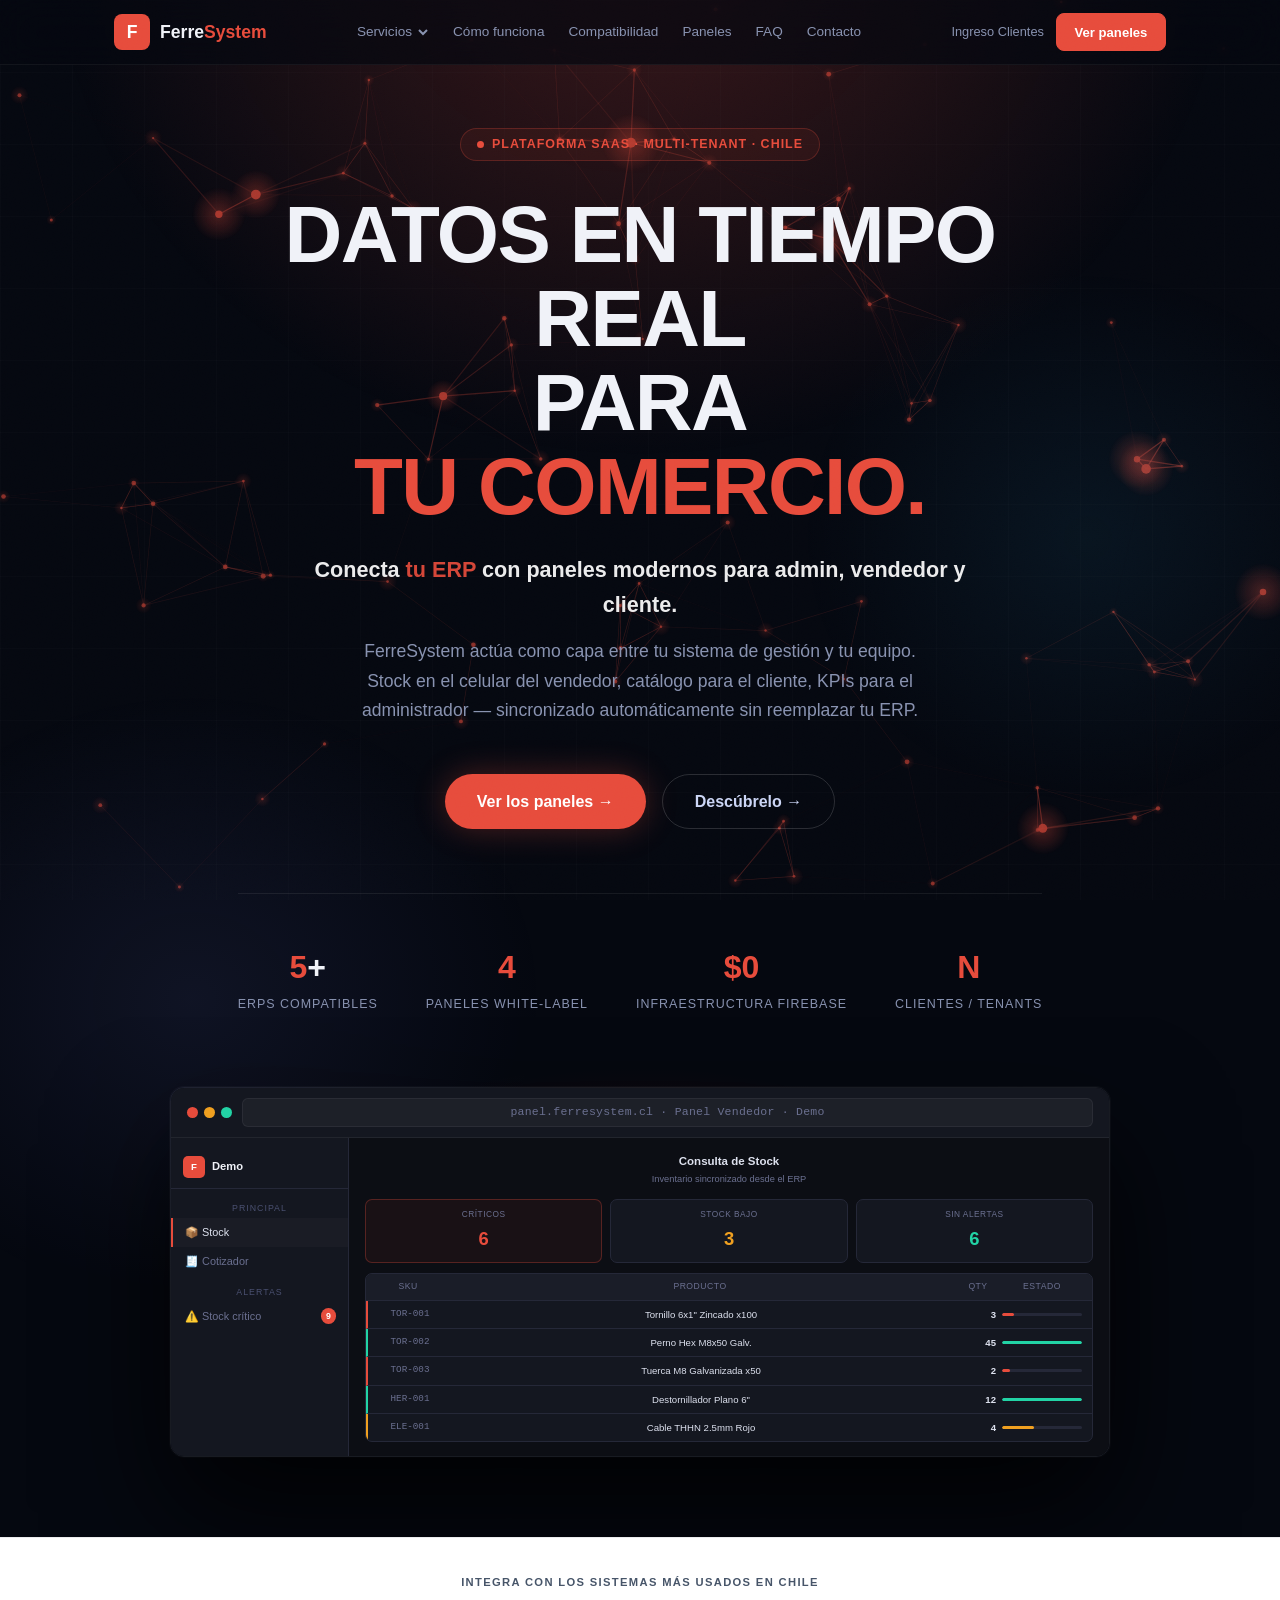
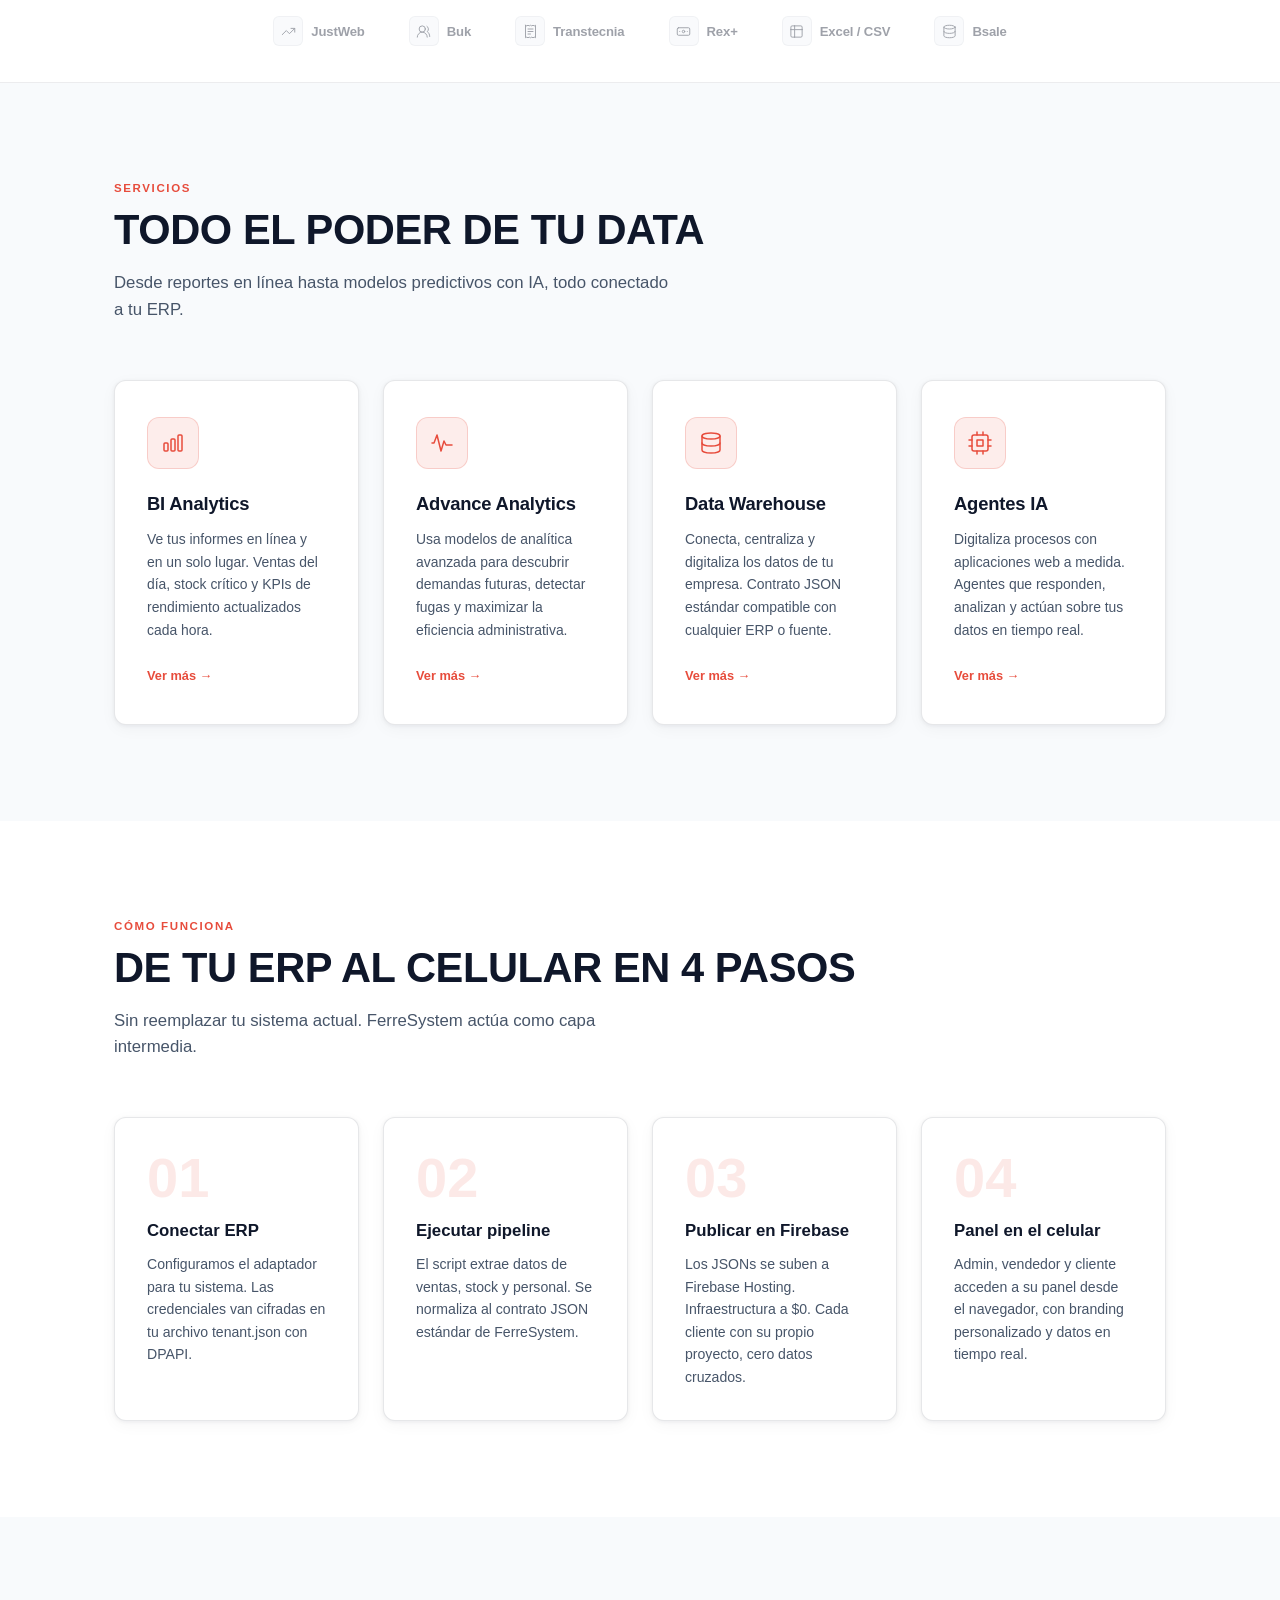
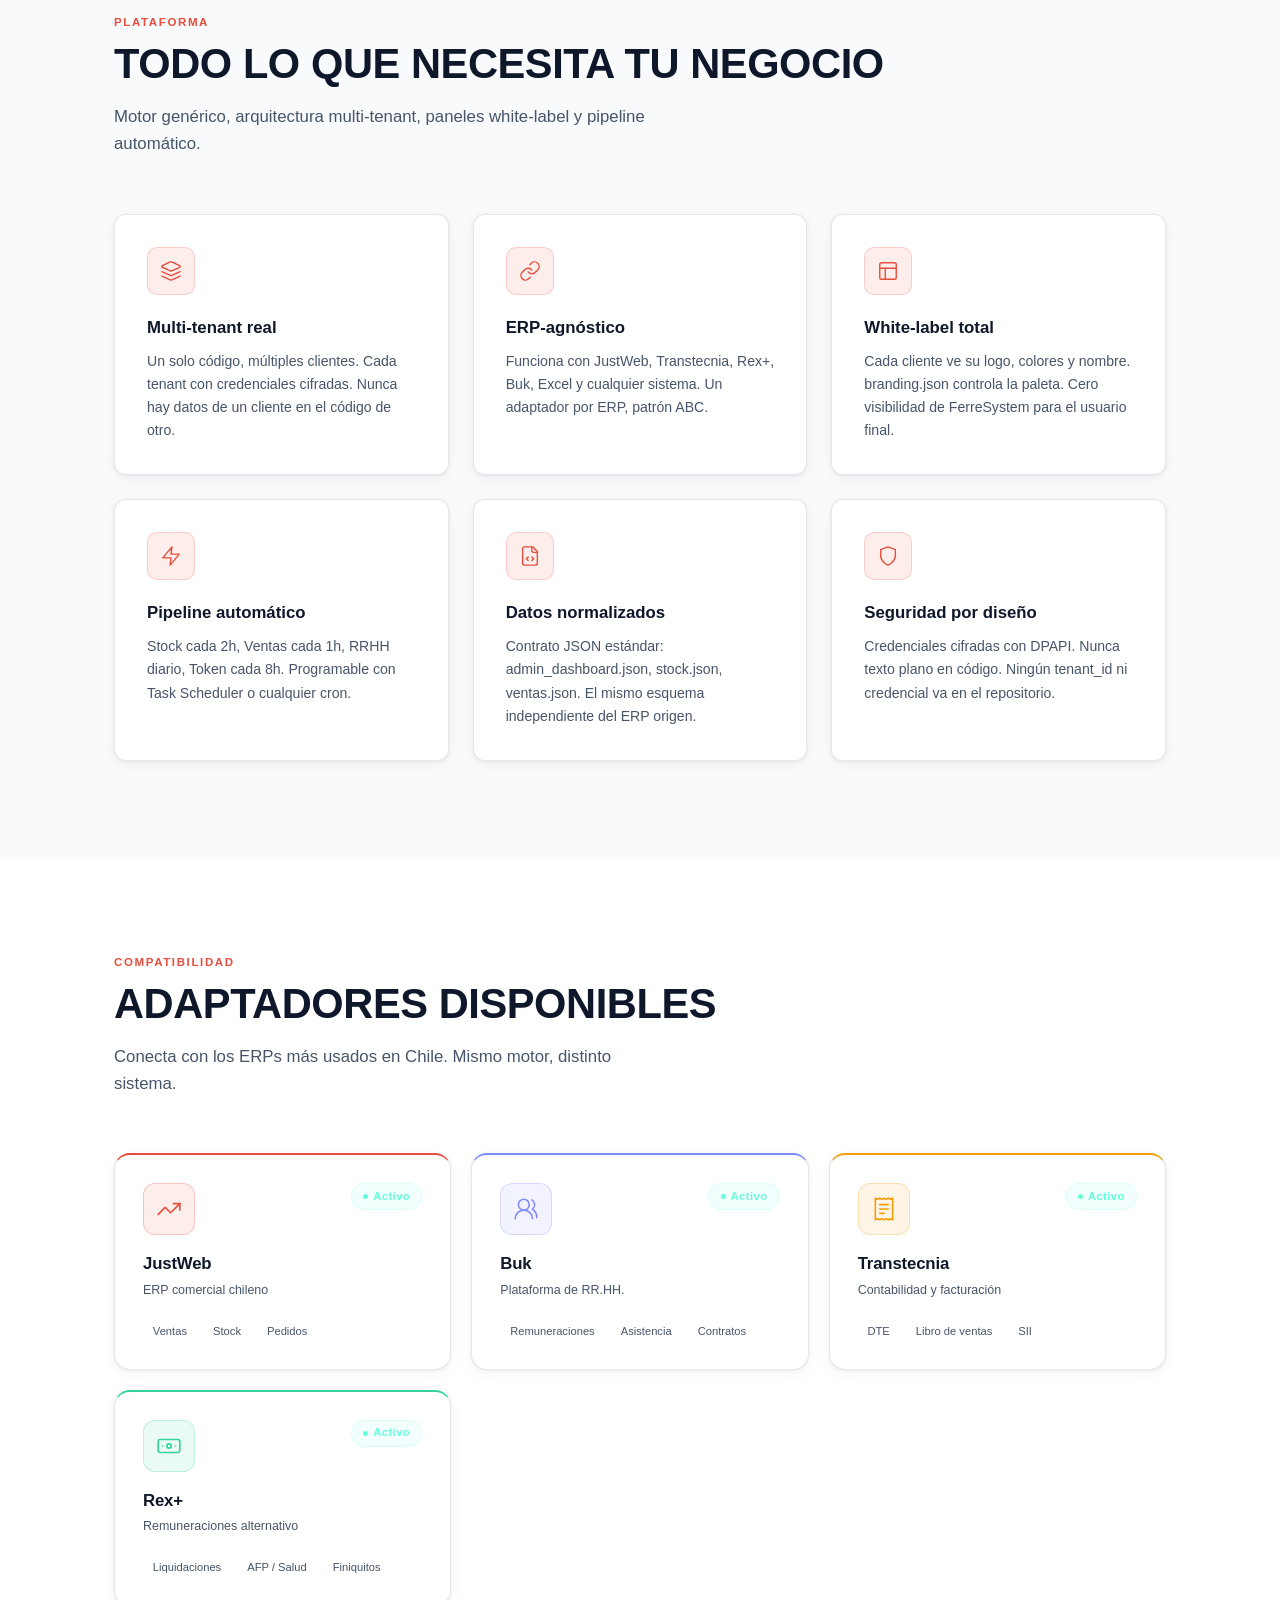
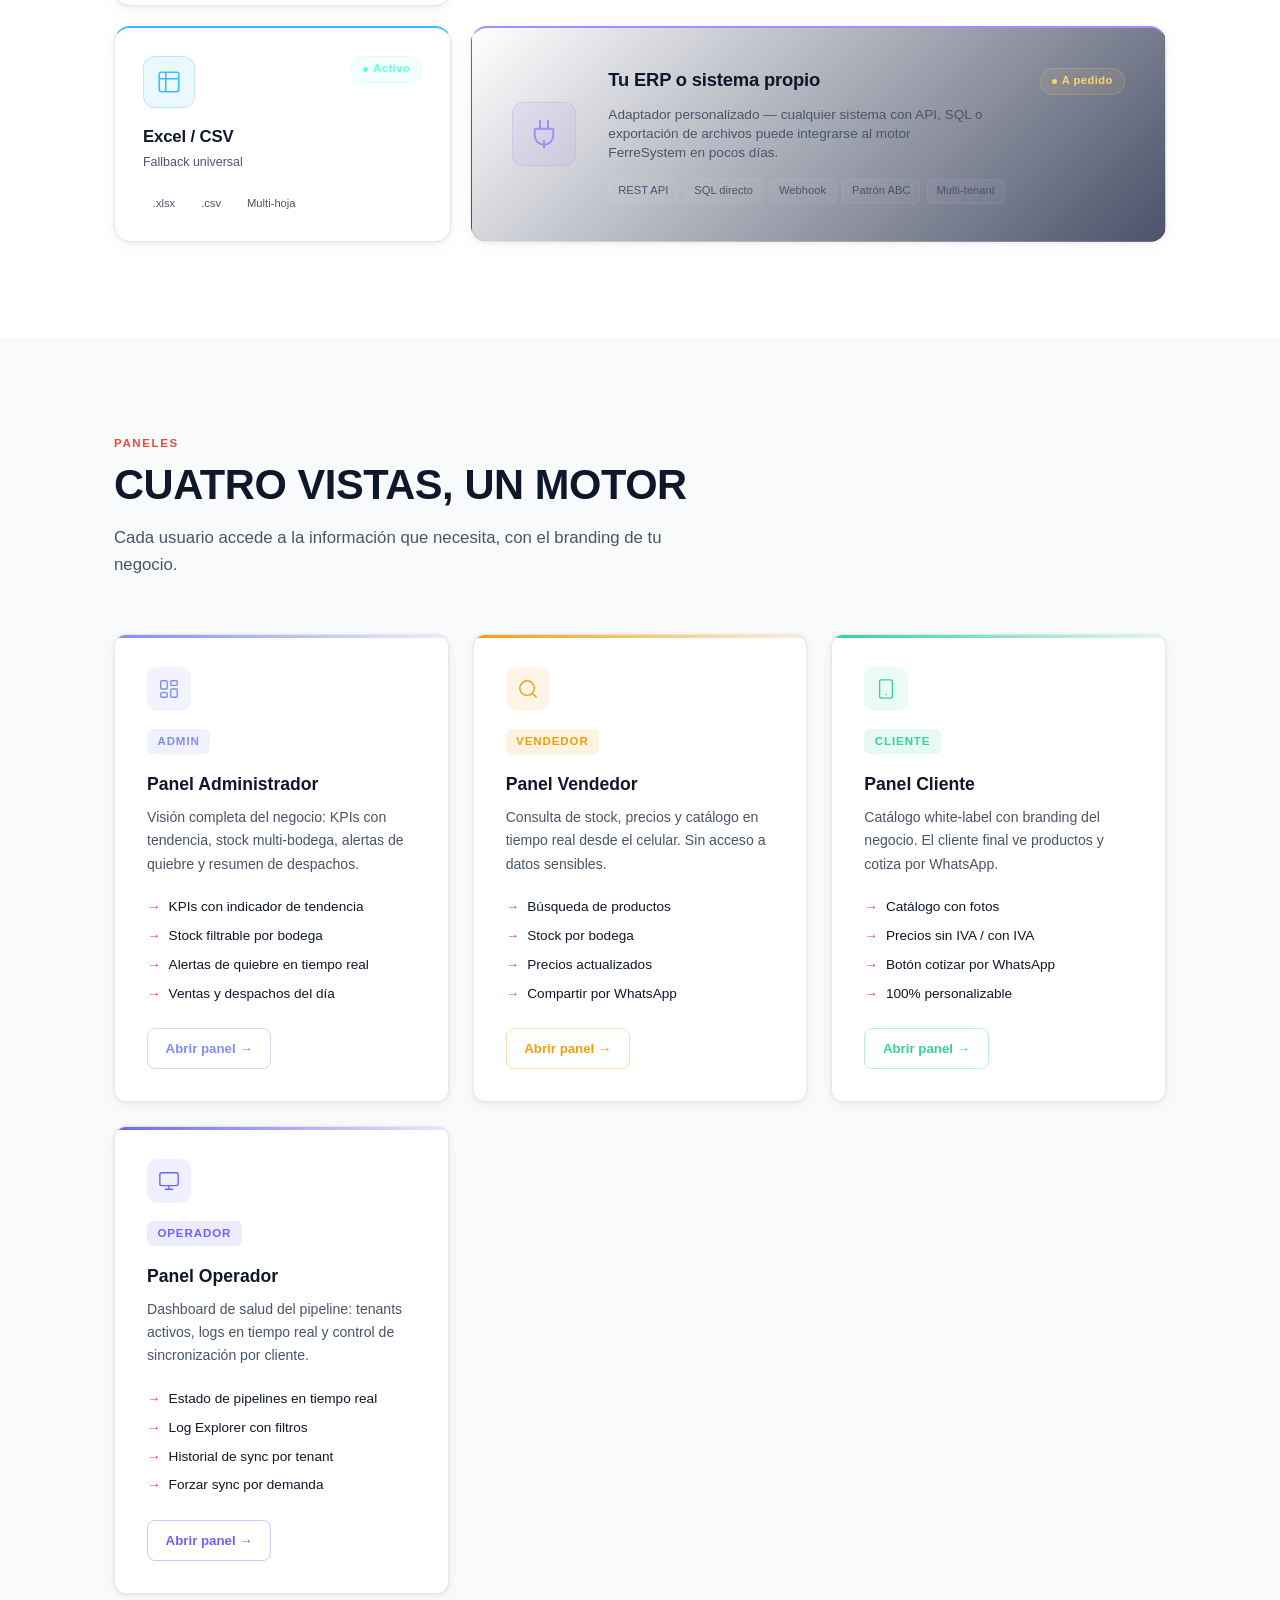
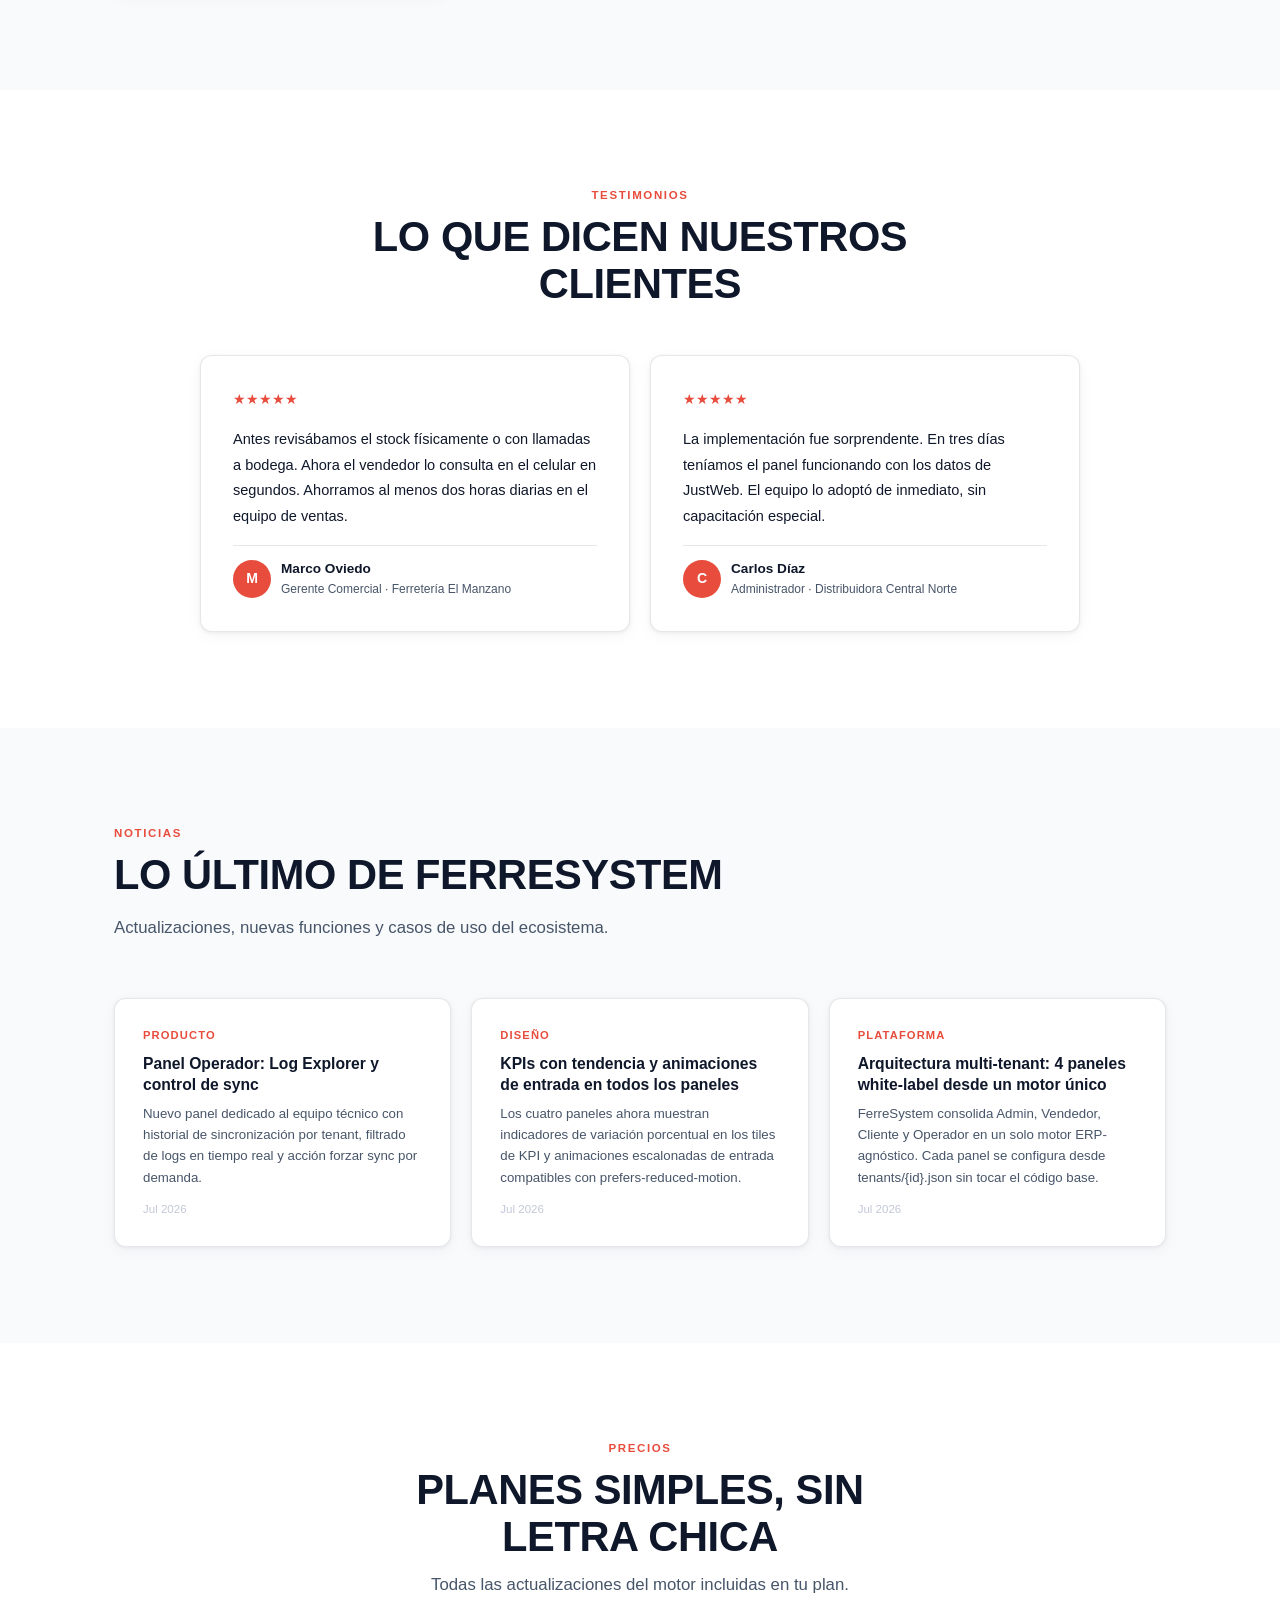
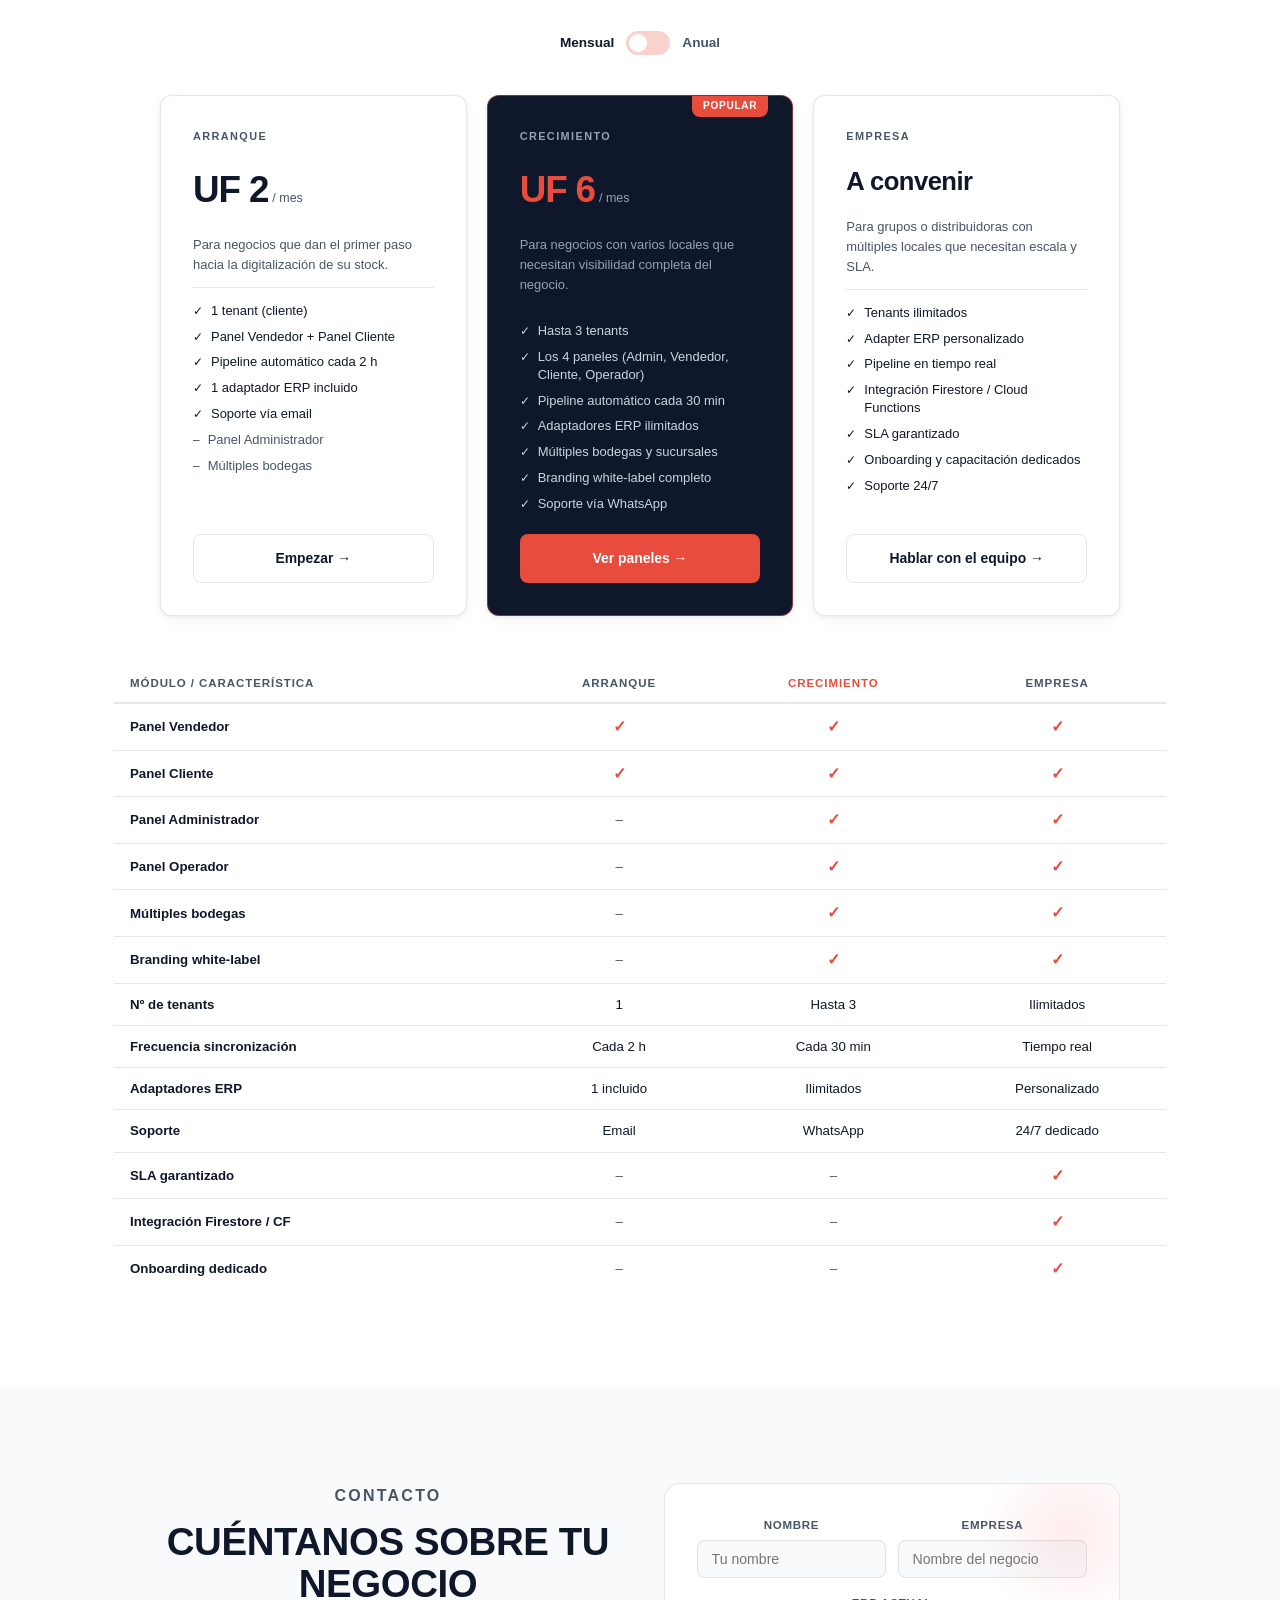
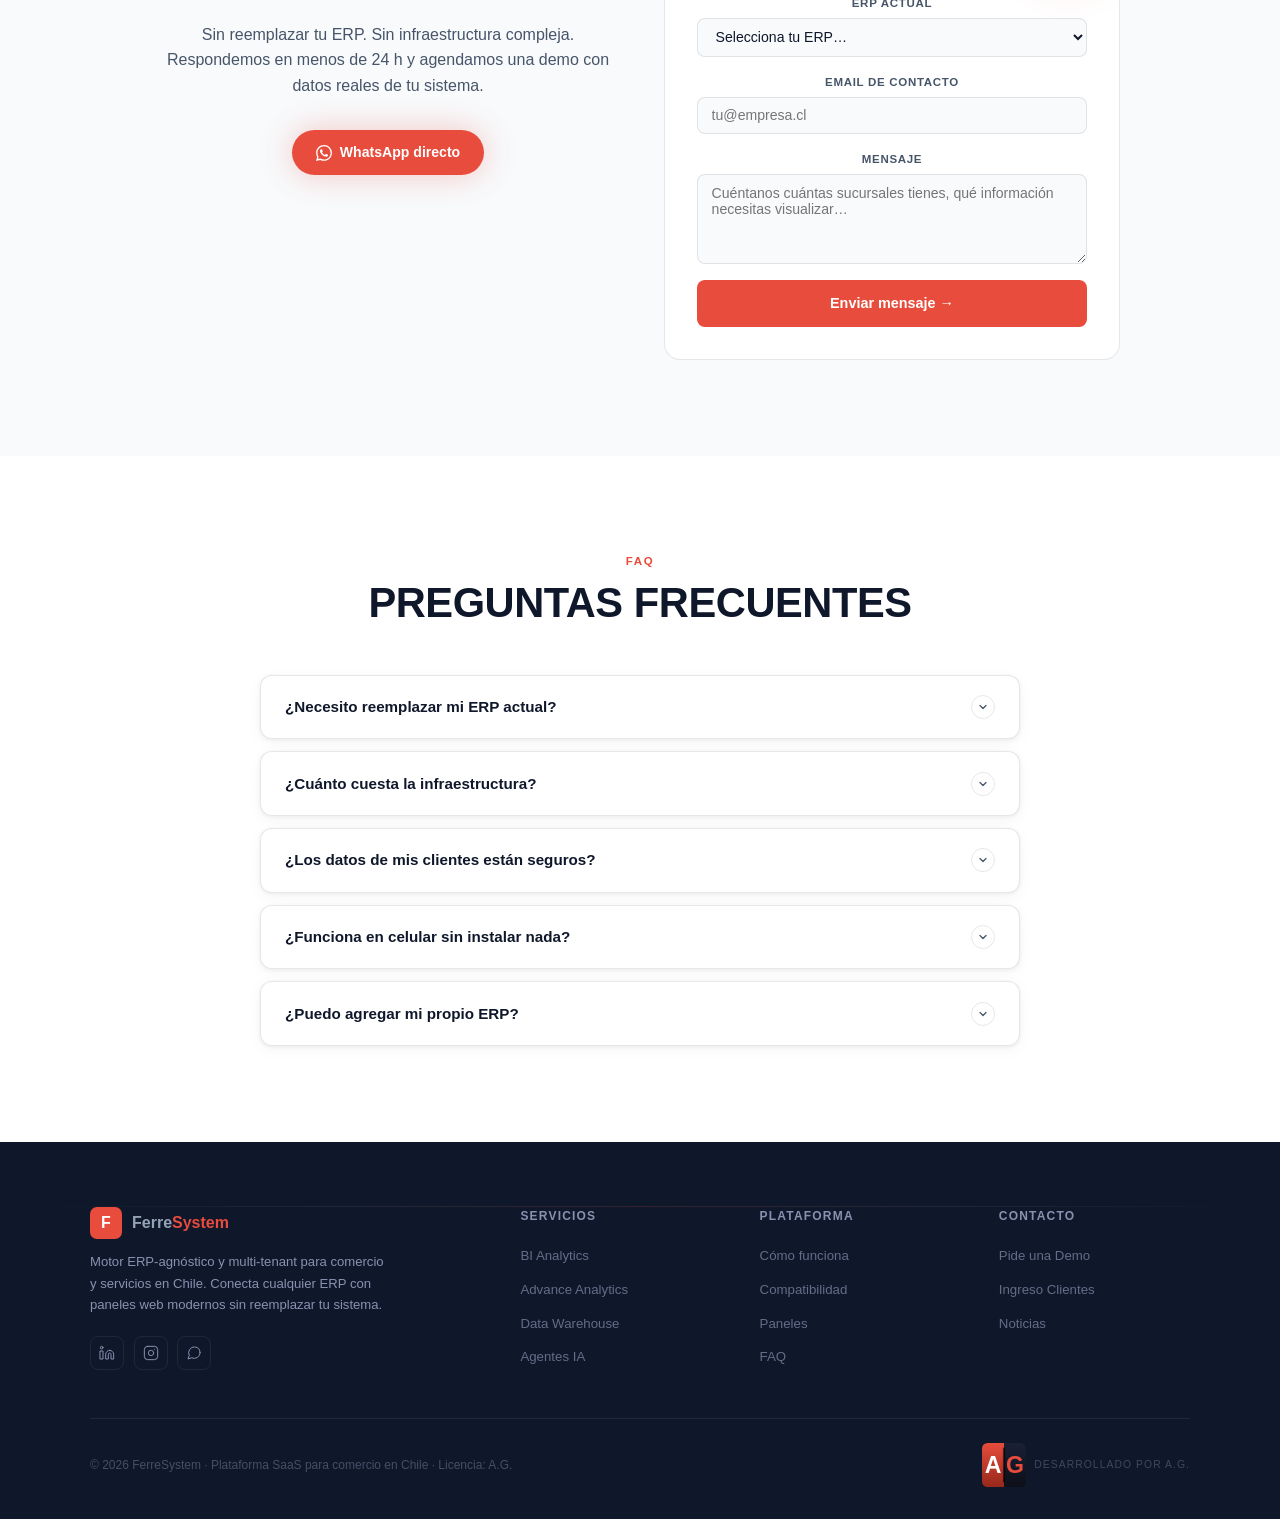
==== commit 66553720: "feat: analytics page, contact form, pricing toggle (items 7-8-9) - panel-admin: add Analytics page w" ====
--- a/landing/index.html
+++ b/landing/index.html
@@ -521,6 +521,62 @@
     /* Separador footer en modo claro permanece, footer sigue oscuro */
     footer { background: #0F172A; color: #94A3B8; }
 
+  /* ── CONTACT FORM (item 8) ───────────────────────────────────────────── */
+  .contact-split { display: grid; grid-template-columns: 1fr 1fr; gap: 3rem; align-items: start; max-width: 960px; margin: 0 auto; }
+  .contact-copy .sec-overline { margin-bottom: 0.75rem; }
+  .contact-copy h2 { font-size: clamp(1.7rem, 3vw, 2.4rem); font-weight: 900; line-height: 1.1; letter-spacing: -0.01em; text-transform: uppercase; margin-bottom: 1rem; }
+  .contact-copy p { color: var(--muted); font-size: 1rem; margin-bottom: 2rem; line-height: 1.6; }
+  .contact-form { background: var(--navy3); border: 1px solid var(--borde); border-radius: 16px; padding: 2rem; display: flex; flex-direction: column; gap: 1rem; position: relative; overflow: hidden; }
+  .contact-form::before { content: ''; position: absolute; top: -40px; right: -40px; width: 180px; height: 180px; border-radius: 50%; background: radial-gradient(circle, rgba(231,76,60,0.1) 0%, transparent 70%); pointer-events: none; }
+  .cf-row { display: grid; grid-template-columns: 1fr 1fr; gap: 0.75rem; }
+  .cf-field { display: flex; flex-direction: column; gap: 0.35rem; }
+  .cf-label { font-size: 0.72rem; font-weight: 700; letter-spacing: 0.06em; text-transform: uppercase; color: var(--muted); }
+  .cf-input, .cf-select, .cf-textarea {
+    background: var(--navy2); border: 1px solid var(--borde); border-radius: 8px;
+    color: inherit; font-family: inherit; font-size: 0.88rem; padding: 0.6rem 0.85rem;
+    transition: border-color 0.2s; outline: none; width: 100%;
+  }
+  .cf-input:focus, .cf-select:focus, .cf-textarea:focus { border-color: var(--rojo); }
+  .cf-textarea { resize: vertical; min-height: 90px; }
+  .cf-select option { background: #111827; }
+  .cf-submit { background: var(--rojo); color: #fff; border: none; border-radius: 8px; font-family: inherit; font-size: 0.9rem; font-weight: 700; padding: 0.75rem; cursor: pointer; transition: background 0.2s, transform 0.15s; }
+  .cf-submit:hover { background: var(--rojo-h); transform: translateY(-1px); }
+  .cf-success { position: absolute; inset: 0; background: var(--navy3); display: flex; flex-direction: column; align-items: center; justify-content: center; gap: 0.75rem; text-align: center; padding: 2rem; opacity: 0; pointer-events: none; transition: opacity 0.35s; border-radius: 16px; }
+  .cf-success.show { opacity: 1; pointer-events: auto; }
+  .cf-success-icon { width: 52px; height: 52px; border-radius: 50%; background: rgba(46,204,113,0.15); border: 1px solid rgba(46,204,113,0.4); display: flex; align-items: center; justify-content: center; }
+  .cf-success h3 { font-size: 1.1rem; font-weight: 800; }
+  .cf-success p { color: var(--muted); font-size: 0.88rem; max-width: 280px; }
+  @media (max-width: 720px) {
+    .contact-split { grid-template-columns: 1fr; gap: 2rem; }
+    .cf-row { grid-template-columns: 1fr; }
+  }
+  /* light overrides for form */
+  .cta-section .cf-input, .cta-section .cf-select, .cta-section .cf-textarea { background: #F8FAFC; }
+  .cta-section .cf-select option { background: #F8FAFC; color: #0F172A; }
+
+  /* ── PRICING TOGGLE + COMPARISON TABLE (item 9) ─────────────────────── */
+  .billing-toggle { display: flex; align-items: center; justify-content: center; gap: 12px; margin-bottom: 2.5rem; }
+  .billing-toggle .bt-label { font-size: 0.85rem; font-weight: 600; color: var(--muted); transition: color 0.2s; }
+  .billing-toggle .bt-label.active { color: inherit; }
+  .bt-switch { position: relative; width: 44px; height: 24px; }
+  .bt-switch input { opacity: 0; width: 0; height: 0; }
+  .bt-track { position: absolute; inset: 0; background: rgba(231,76,60,0.25); border-radius: 12px; cursor: pointer; transition: background 0.2s; }
+  .bt-track::after { content: ''; position: absolute; top: 3px; left: 3px; width: 18px; height: 18px; border-radius: 50%; background: #fff; transition: transform 0.2s; }
+  .bt-switch input:checked + .bt-track { background: var(--rojo); }
+  .bt-switch input:checked + .bt-track::after { transform: translateX(20px); }
+  .bt-badge { background: rgba(46,204,113,0.15); color: #2ecc71; border: 1px solid rgba(46,204,113,0.3); border-radius: 100px; font-size: 0.65rem; font-weight: 800; letter-spacing: 0.06em; text-transform: uppercase; padding: 2px 8px; }
+  .compare-wrap { margin-top: 3rem; overflow-x: auto; }
+  .compare-table { width: 100%; border-collapse: collapse; font-size: 0.83rem; min-width: 560px; }
+  .compare-table th, .compare-table td { padding: 10px 16px; border-bottom: 1px solid var(--borde); text-align: center; }
+  .compare-table th:first-child, .compare-table td:first-child { text-align: left; font-weight: 600; }
+  .compare-table thead th { font-size: 0.72rem; text-transform: uppercase; letter-spacing: 0.08em; font-weight: 800; color: var(--muted); border-bottom: 2px solid var(--borde); }
+  .compare-table thead th.col-featured { color: var(--rojo); }
+  .compare-table .check { color: var(--rojo); font-size: 1rem; font-weight: 700; }
+  .compare-table .dash { color: var(--muted); }
+  .compare-table tr:last-child td { border-bottom: none; }
+  .compare-table tr:hover td { background: rgba(231,76,60,0.04); }
+  @media (max-width: 600px) { .compare-table { font-size: 0.75rem; } .compare-table th, .compare-table td { padding: 8px 10px; } }
+
   </style>
 </head>
 <body>
@@ -1099,12 +1155,23 @@
   <div class="container">
     <p class="sec-overline anim" style="text-align:center">Precios</p>
     <h2 class="sec-title anim d1" style="text-align:center;max-width:540px;margin:0 auto 0.75rem">Planes simples, sin letra chica</h2>
-    <p class="sec-sub anim d2" style="text-align:center;margin:0 auto 3.5rem">Todas las actualizaciones del motor incluidas en tu plan.</p>
+    <p class="sec-sub anim d2" style="text-align:center;margin:0 auto 2rem">Todas las actualizaciones del motor incluidas en tu plan.</p>
+
+    <div class="billing-toggle anim d2">
+      <span class="bt-label active" id="lbl-mensual">Mensual</span>
+      <label class="bt-switch" aria-label="Facturación anual">
+        <input type="checkbox" id="billing-toggle" onchange="toggleBilling(this)">
+        <span class="bt-track"></span>
+      </label>
+      <span class="bt-label" id="lbl-anual">Anual</span>
+      <span class="bt-badge" id="lbl-descuento" style="display:none">15% dto.</span>
+    </div>
+
     <div class="pricing-grid">
 
       <div class="price-card anim d1">
         <div class="price-tier">Arranque</div>
-        <div class="price-amount"><span class="price-num">UF 2</span><span class="price-period">/ mes</span></div>
+        <div class="price-amount"><span class="price-num" id="price-arranque" data-monthly="UF 2" data-annual="UF 1.7">UF 2</span><span class="price-period" id="period-arranque">/ mes</span></div>
         <p class="price-desc">Para negocios que dan el primer paso hacia la digitalización de su stock.</p>
         <ul class="price-list">
           <li class="yes"><span class="pi">✓</span> 1 tenant (cliente)</li>
@@ -1120,7 +1187,7 @@
 
       <div class="price-card price-featured anim d2">
         <div class="price-tier">Crecimiento</div>
-        <div class="price-amount"><span class="price-num">UF 6</span><span class="price-period">/ mes</span></div>
+        <div class="price-amount"><span class="price-num" id="price-crecimiento" data-monthly="UF 6" data-annual="UF 5.1">UF 6</span><span class="price-period" id="period-crecimiento">/ mes</span></div>
         <p class="price-desc">Para negocios con varios locales que necesitan visibilidad completa del negocio.</p>
         <ul class="price-list">
           <li class="yes"><span class="pi">✓</span> Hasta 3 tenants</li>
@@ -1151,19 +1218,92 @@
       </div>
 
     </div>
+
+    <div class="compare-wrap anim d3">
+      <table class="compare-table">
+        <thead>
+          <tr>
+            <th>Módulo / Característica</th>
+            <th>Arranque</th>
+            <th class="col-featured">Crecimiento</th>
+            <th>Empresa</th>
+          </tr>
+        </thead>
+        <tbody>
+          <tr><td>Panel Vendedor</td>            <td><span class="check">✓</span></td><td><span class="check">✓</span></td><td><span class="check">✓</span></td></tr>
+          <tr><td>Panel Cliente</td>             <td><span class="check">✓</span></td><td><span class="check">✓</span></td><td><span class="check">✓</span></td></tr>
+          <tr><td>Panel Administrador</td>       <td><span class="dash">–</span></td> <td><span class="check">✓</span></td><td><span class="check">✓</span></td></tr>
+          <tr><td>Panel Operador</td>            <td><span class="dash">–</span></td> <td><span class="check">✓</span></td><td><span class="check">✓</span></td></tr>
+          <tr><td>Múltiples bodegas</td>         <td><span class="dash">–</span></td> <td><span class="check">✓</span></td><td><span class="check">✓</span></td></tr>
+          <tr><td>Branding white-label</td>      <td><span class="dash">–</span></td> <td><span class="check">✓</span></td><td><span class="check">✓</span></td></tr>
+          <tr><td>Nº de tenants</td>             <td>1</td>                           <td>Hasta 3</td>                     <td>Ilimitados</td></tr>
+          <tr><td>Frecuencia sincronización</td> <td>Cada 2 h</td>                    <td>Cada 30 min</td>                 <td>Tiempo real</td></tr>
+          <tr><td>Adaptadores ERP</td>           <td>1 incluido</td>                  <td>Ilimitados</td>                  <td>Personalizado</td></tr>
+          <tr><td>Soporte</td>                   <td>Email</td>                        <td>WhatsApp</td>                    <td>24/7 dedicado</td></tr>
+          <tr><td>SLA garantizado</td>           <td><span class="dash">–</span></td> <td><span class="dash">–</span></td> <td><span class="check">✓</span></td></tr>
+          <tr><td>Integración Firestore / CF</td><td><span class="dash">–</span></td> <td><span class="dash">–</span></td> <td><span class="check">✓</span></td></tr>
+          <tr><td>Onboarding dedicado</td>       <td><span class="dash">–</span></td> <td><span class="dash">–</span></td> <td><span class="check">✓</span></td></tr>
+        </tbody>
+      </table>
+    </div>
+
   </div>
 </section>
 
-<!-- CTA -->
-<section id="contacto" class="cta-section">
+<!-- CONTACTO -->
+<section id="contacto" class="cta-section" style="padding:6rem 1.5rem">
   <div class="container">
-    <div class="cta-box anim">
-      <p class="sec-overline" style="text-align:center;margin-bottom:0.75rem">¿Listo para empezar?</p>
-      <h2>Centraliza y visualiza<br>tu información hoy</h2>
-      <p>Sin reemplazar tu ERP. Sin infraestructura compleja. Listo en días con tu branding.</p>
-      <div class="cta-actions">
-        <a href="https://wa.me/56900000000?text=Hola%2C%20quiero%20una%20demo%20de%20FerreSystem" target="_blank" rel="noopener" class="btn-pill btn-rojo">Hablar con el equipo</a>
-        <a href="#servicios" class="btn-pill btn-ghost">Ver servicios</a>
+    <div class="contact-split anim">
+      <div class="contact-copy">
+        <p class="sec-overline">Contacto</p>
+        <h2>Cuéntanos sobre tu negocio</h2>
+        <p>Sin reemplazar tu ERP. Sin infraestructura compleja. Respondemos en menos de 24 h y agendamos una demo con datos reales de tu sistema.</p>
+        <a href="https://wa.me/56900000000?text=Hola%2C%20quiero%20una%20demo%20de%20FerreSystem" target="_blank" rel="noopener" class="btn-pill btn-rojo" style="font-size:.88rem;padding:.7rem 1.5rem">
+          <svg width="16" height="16" viewBox="0 0 24 24" fill="currentColor" style="flex-shrink:0"><path d="M17.472 14.382c-.297-.149-1.758-.867-2.03-.967-.273-.099-.471-.148-.67.15-.197.297-.767.966-.94 1.164-.173.199-.347.223-.644.075-.297-.15-1.255-.463-2.39-1.475-.883-.788-1.48-1.761-1.653-2.059-.173-.297-.018-.458.13-.606.134-.133.298-.347.446-.52.149-.174.198-.298.298-.497.099-.198.05-.371-.025-.52-.075-.149-.669-1.612-.916-2.207-.242-.579-.487-.5-.669-.51-.173-.008-.371-.01-.57-.01-.198 0-.52.074-.792.372-.272.297-1.04 1.016-1.04 2.479 0 1.462 1.065 2.875 1.213 3.074.149.198 2.096 3.2 5.077 4.487.709.306 1.262.489 1.694.625.712.227 1.36.195 1.871.118.571-.085 1.758-.719 2.006-1.413.248-.694.248-1.289.173-1.413-.074-.124-.272-.198-.57-.347m-5.421 7.403h-.004a9.87 9.87 0 01-5.031-1.378l-.361-.214-3.741.982.998-3.648-.235-.374a9.86 9.86 0 01-1.51-5.26c.001-5.45 4.436-9.884 9.888-9.884 2.64 0 5.122 1.03 6.988 2.898a9.825 9.825 0 012.893 6.994c-.003 5.45-4.437 9.884-9.885 9.884m8.413-18.297A11.815 11.815 0 0012.05 0C5.495 0 .16 5.335.157 11.892c0 2.096.547 4.142 1.588 5.945L.057 24l6.305-1.654a11.882 11.882 0 005.683 1.448h.005c6.554 0 11.89-5.335 11.893-11.893a11.821 11.821 0 00-3.48-8.413z"/></svg>
+          WhatsApp directo
+        </a>
+      </div>
+
+      <div class="contact-form" id="contact-form">
+        <div class="cf-row">
+          <div class="cf-field">
+            <label class="cf-label" for="cf-nombre">Nombre</label>
+            <input class="cf-input" id="cf-nombre" type="text" placeholder="Tu nombre" autocomplete="name" required>
+          </div>
+          <div class="cf-field">
+            <label class="cf-label" for="cf-empresa">Empresa</label>
+            <input class="cf-input" id="cf-empresa" type="text" placeholder="Nombre del negocio" autocomplete="organization">
+          </div>
+        </div>
+        <div class="cf-field">
+          <label class="cf-label" for="cf-erp">ERP actual</label>
+          <select class="cf-select" id="cf-erp">
+            <option value="">Selecciona tu ERP…</option>
+            <option>JustWeb</option>
+            <option>Soft Landini</option>
+            <option>Defontana</option>
+            <option>Bsale</option>
+            <option>SAP Business One</option>
+            <option>Otro / Sin ERP</option>
+          </select>
+        </div>
+        <div class="cf-field">
+          <label class="cf-label" for="cf-email">Email de contacto</label>
+          <input class="cf-input" id="cf-email" type="email" placeholder="tu@empresa.cl" autocomplete="email" required>
+        </div>
+        <div class="cf-field">
+          <label class="cf-label" for="cf-mensaje">Mensaje</label>
+          <textarea class="cf-textarea" id="cf-mensaje" placeholder="Cuéntanos cuántas sucursales tienes, qué información necesitas visualizar…"></textarea>
+        </div>
+        <button class="cf-submit" type="button" onclick="submitContactForm()">Enviar mensaje →</button>
+
+        <div class="cf-success" id="cf-success">
+          <div class="cf-success-icon">
+            <svg width="24" height="24" viewBox="0 0 24 24" fill="none" stroke="#2ecc71" stroke-width="2.5" stroke-linecap="round" stroke-linejoin="round"><polyline points="20 6 9 17 4 12"/></svg>
+          </div>
+          <h3>¡Mensaje enviado!</h3>
+          <p>Nos pondremos en contacto en menos de 24 horas hábiles.</p>
+        </div>
       </div>
     </div>
   </div>
@@ -1349,6 +1489,34 @@
   document.getElementById('mobile-menu').classList.remove('open');
   document.getElementById('hamburger').classList.remove('active');
 }
+
+// ── BILLING TOGGLE (item 9) ──────────────────────────────────────────────────
+function toggleBilling(chk) {
+  const annual = chk.checked;
+  const key = annual ? 'annual' : 'monthly';
+  const period = annual ? '/ mes (facturado anual)' : '/ mes';
+  ['arranque', 'crecimiento'].forEach(id => {
+    const el = document.getElementById('price-' + id);
+    if (el) el.textContent = el.dataset[key];
+    const p = document.getElementById('period-' + id);
+    if (p) p.textContent = period;
+  });
+  document.getElementById('lbl-mensual').classList.toggle('active', !annual);
+  document.getElementById('lbl-anual').classList.toggle('active', annual);
+  document.getElementById('lbl-descuento').style.display = annual ? '' : 'none';
+}
+
+// ── CONTACT FORM (item 8) ────────────────────────────────────────────────────
+function submitContactForm() {
+  const nombre = document.getElementById('cf-nombre');
+  const email  = document.getElementById('cf-email');
+  if (!nombre.value.trim() || !email.value.trim()) {
+    nombre.style.borderColor = nombre.value.trim() ? '' : 'var(--rojo)';
+    email.style.borderColor  = email.value.trim()  ? '' : 'var(--rojo)';
+    return;
+  }
+  document.getElementById('cf-success').classList.add('show');
+}
 </script>
 </body>
 </html>
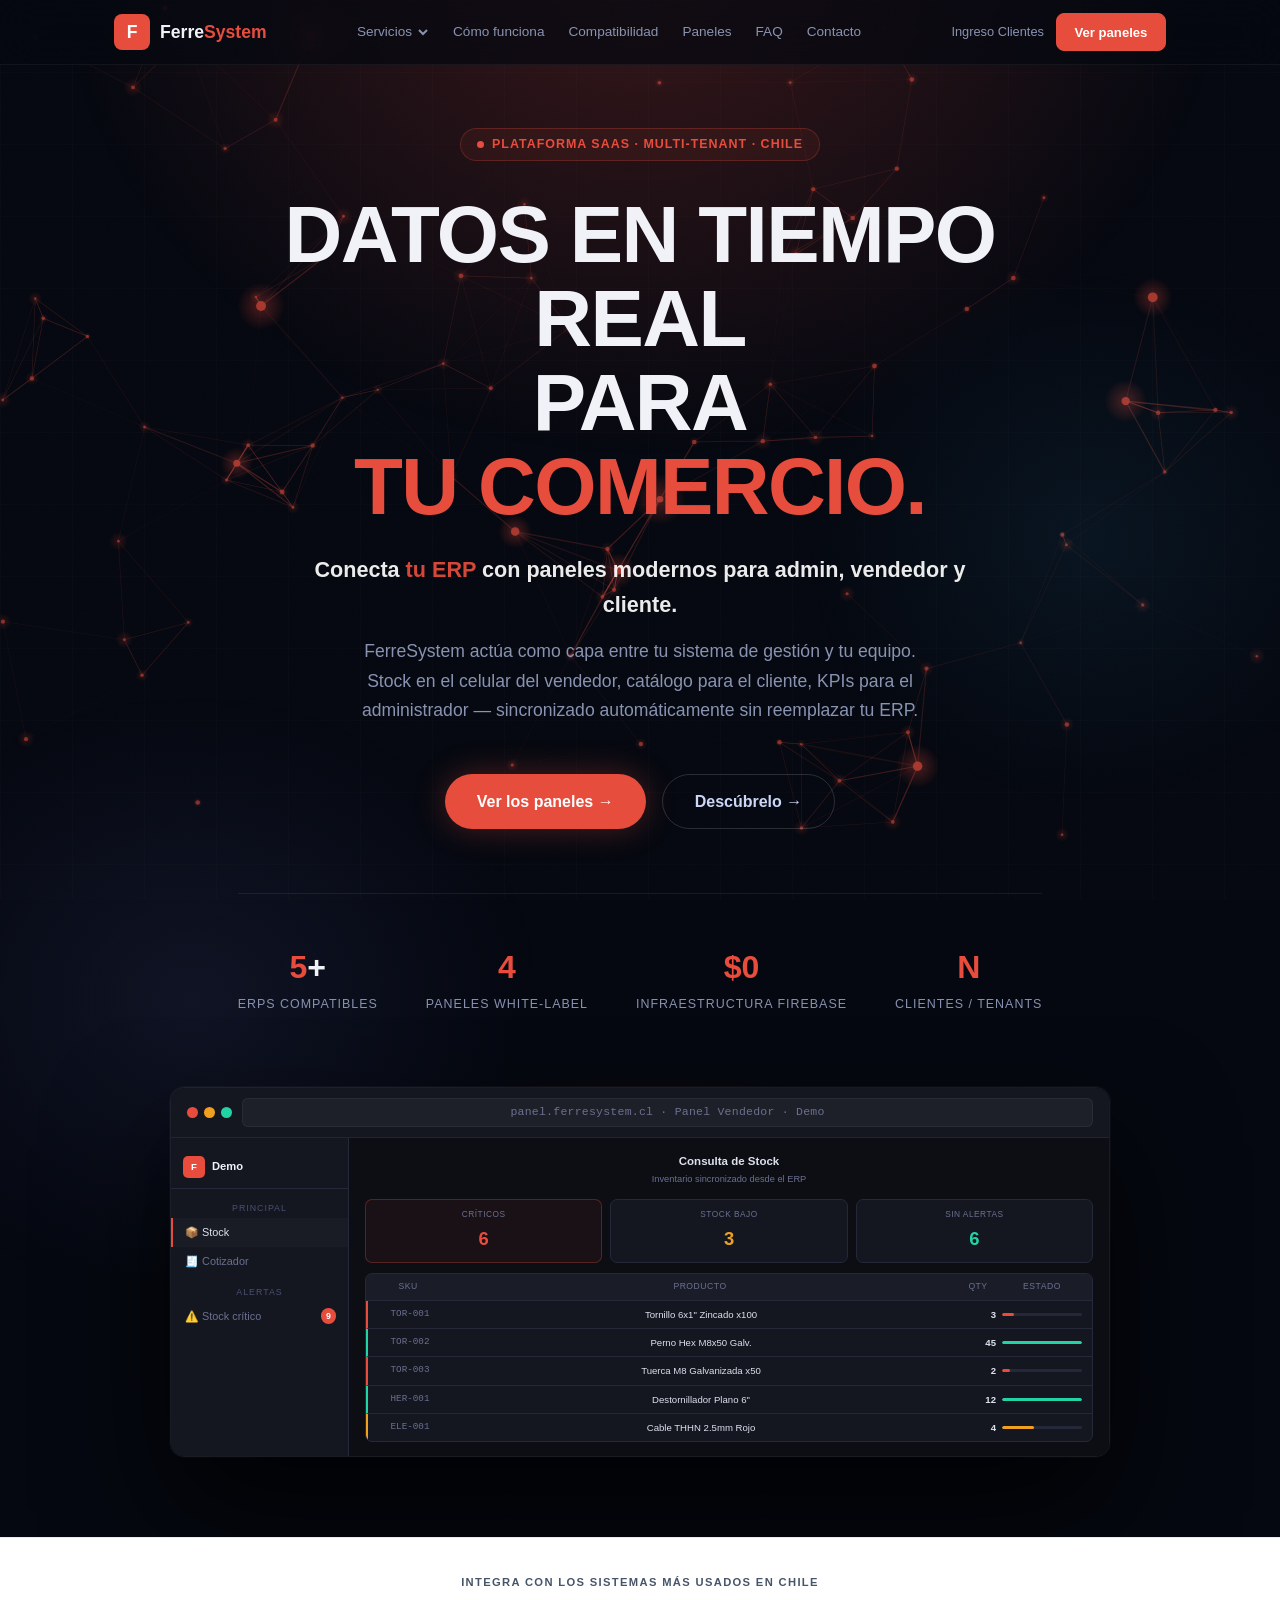
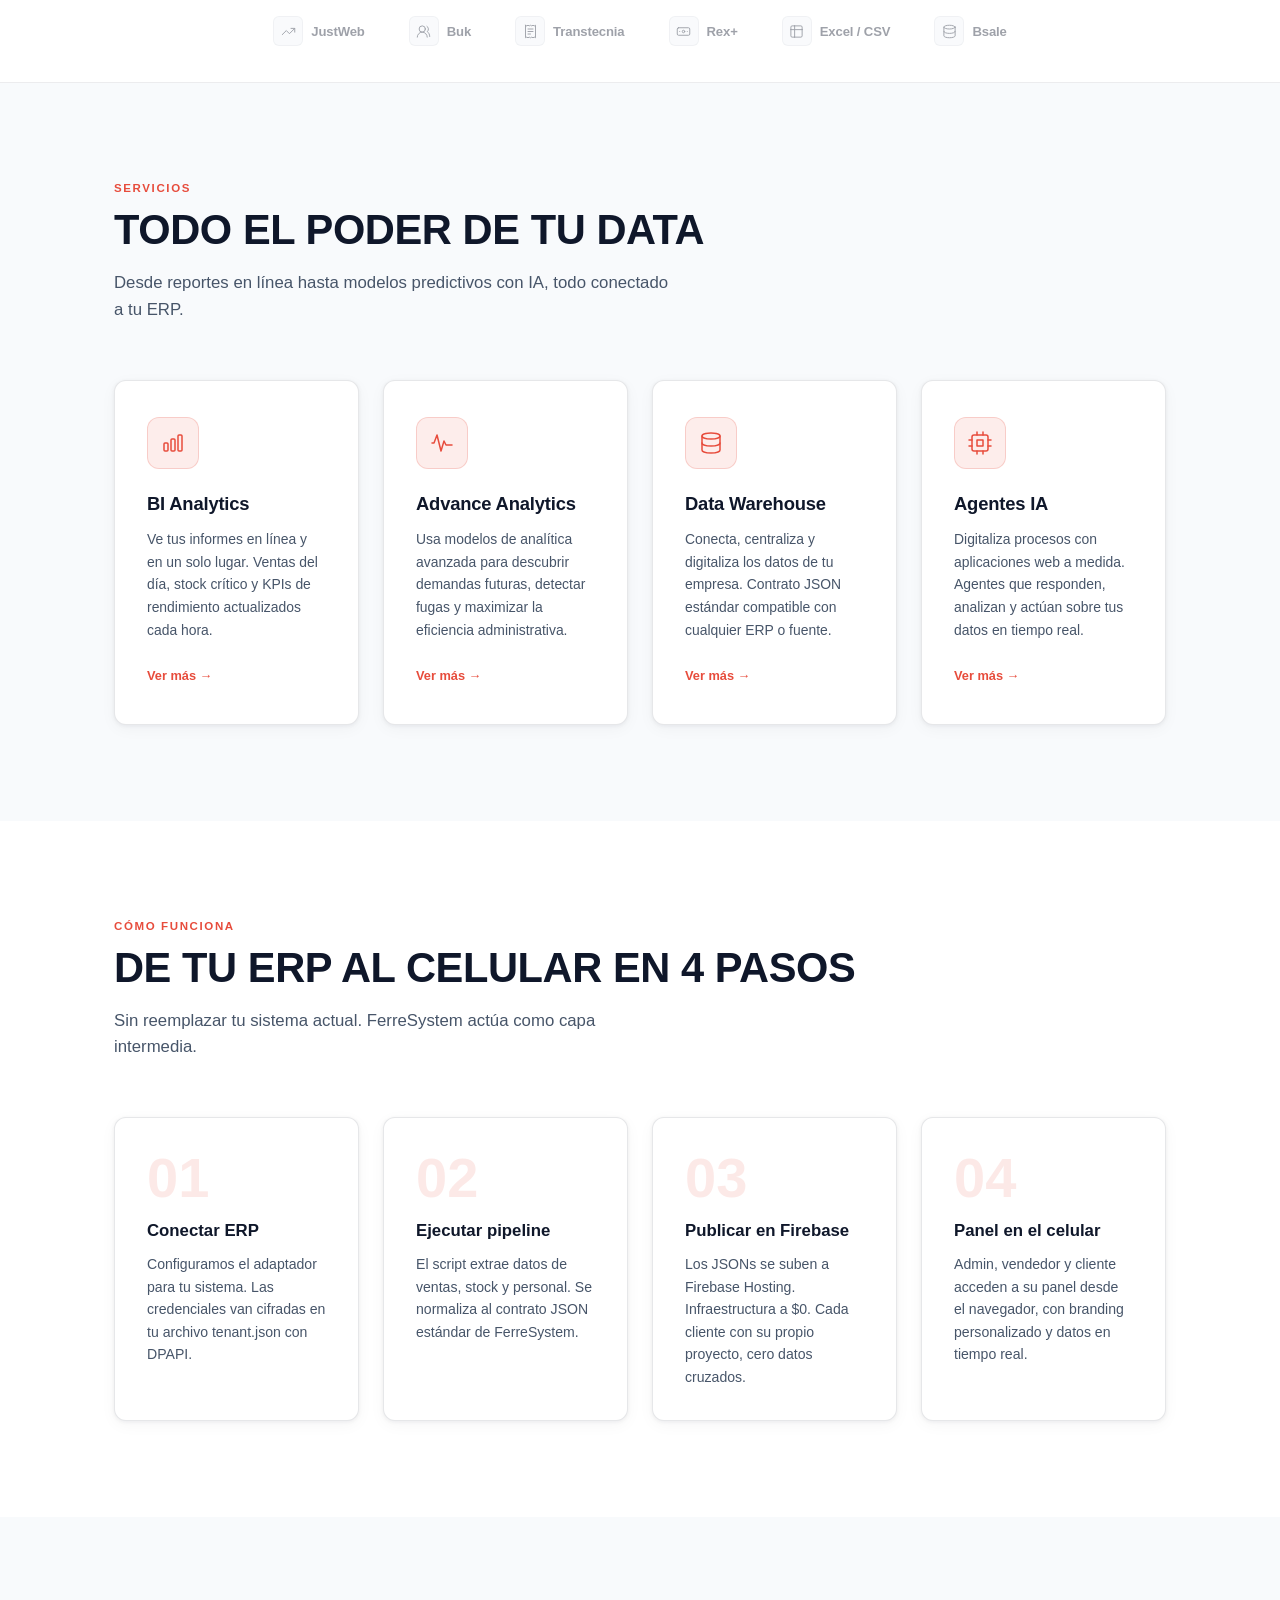
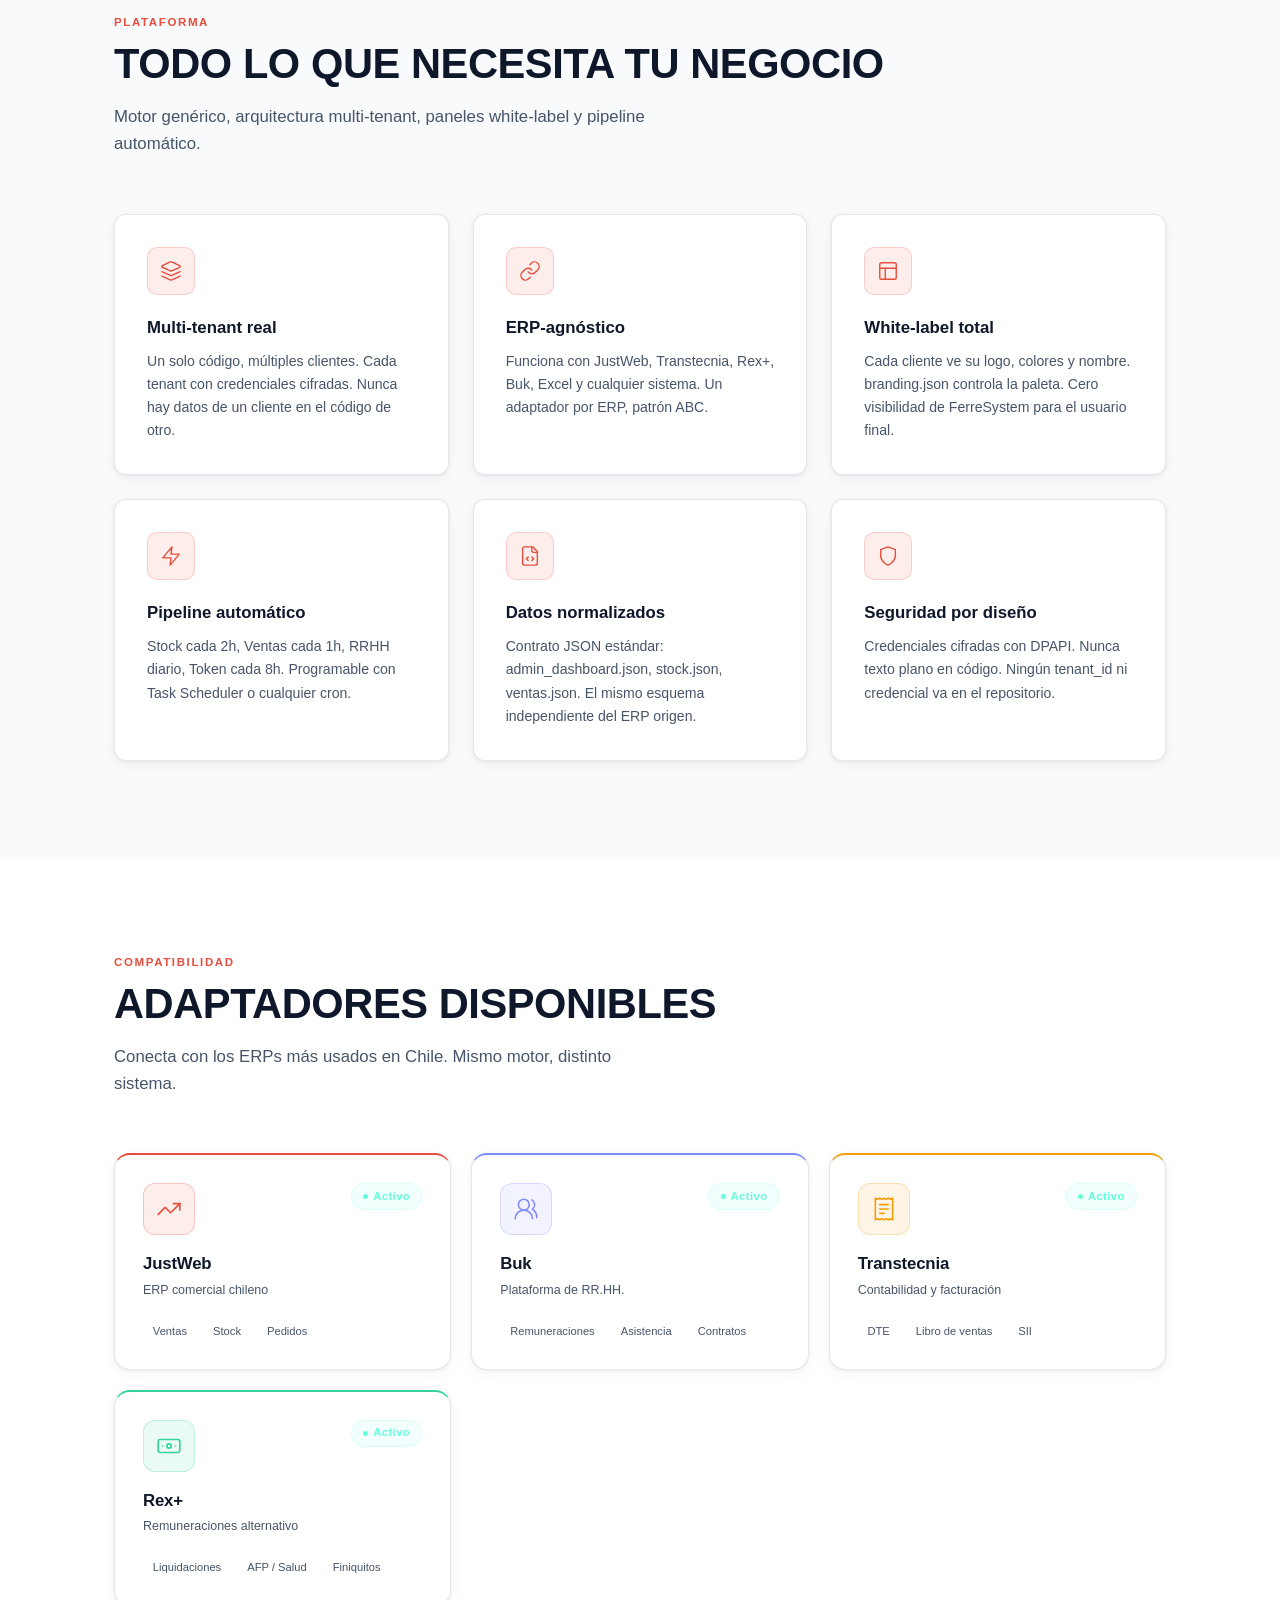
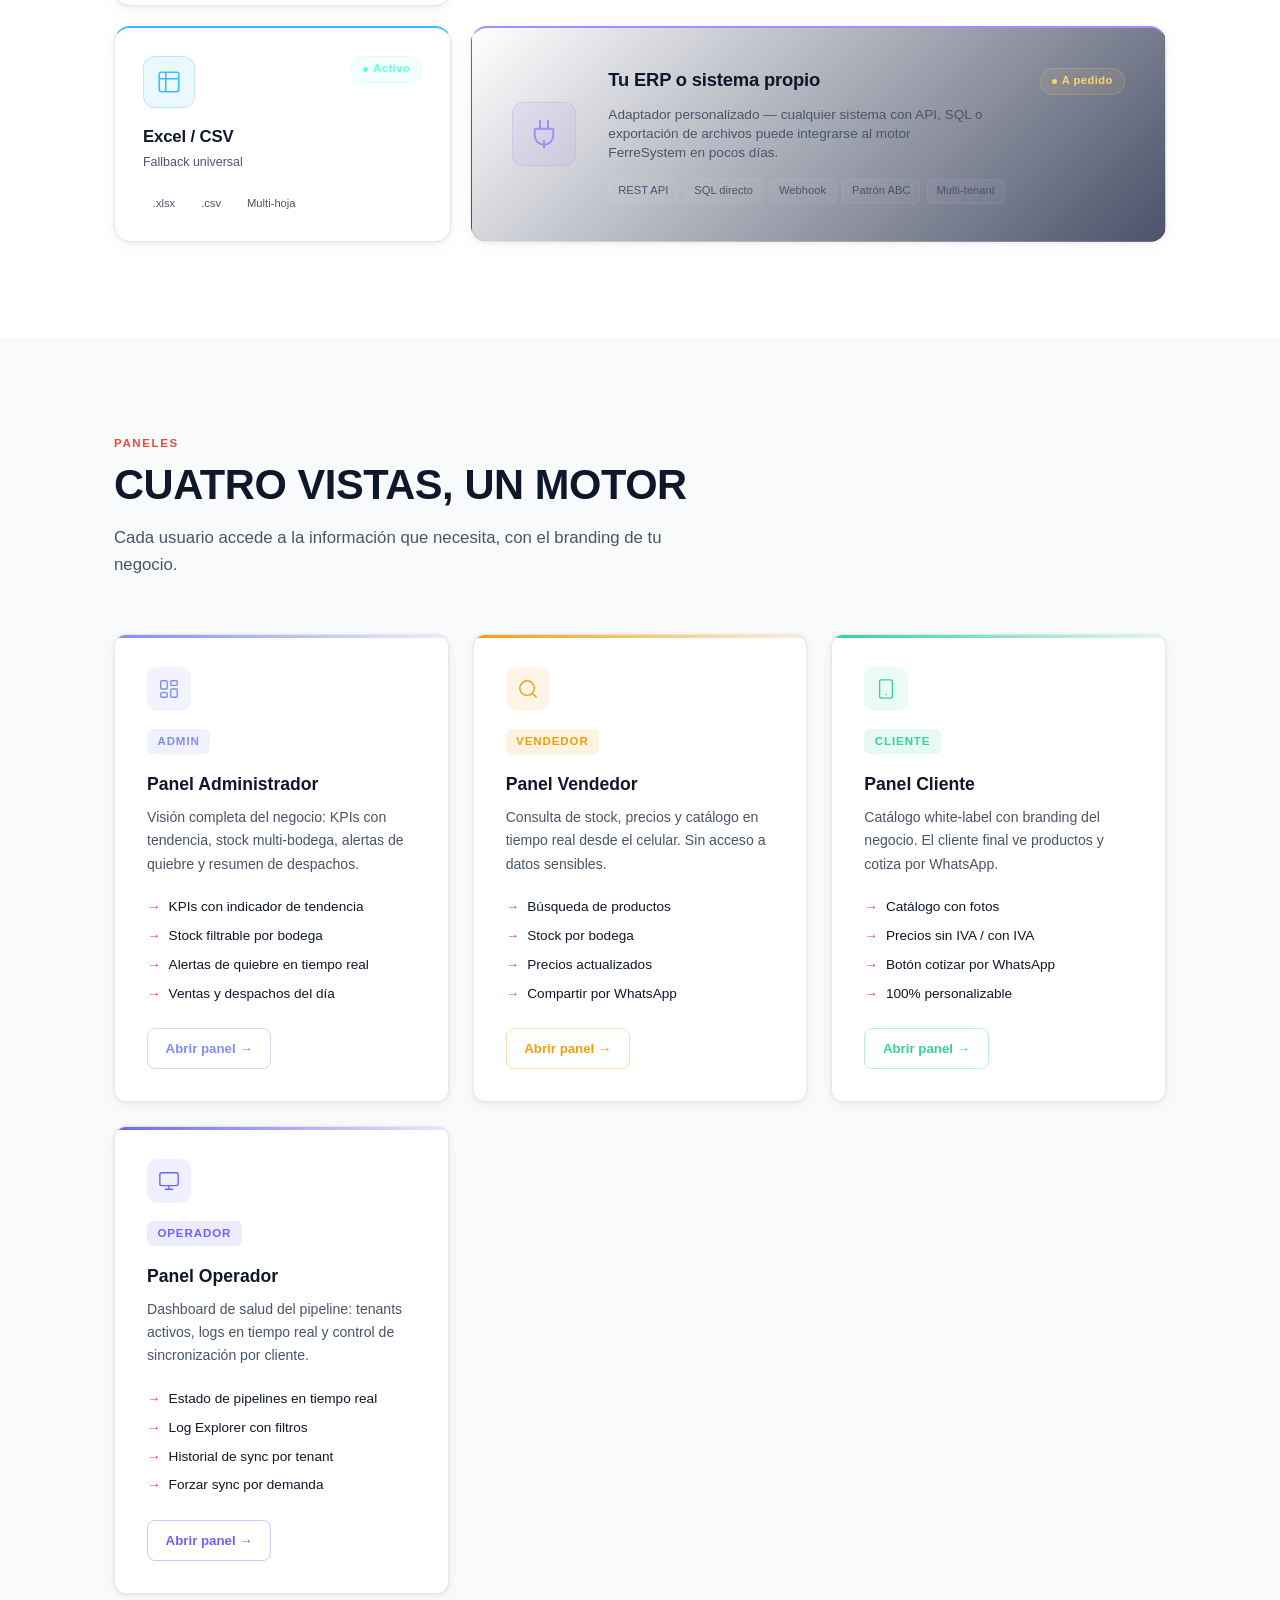
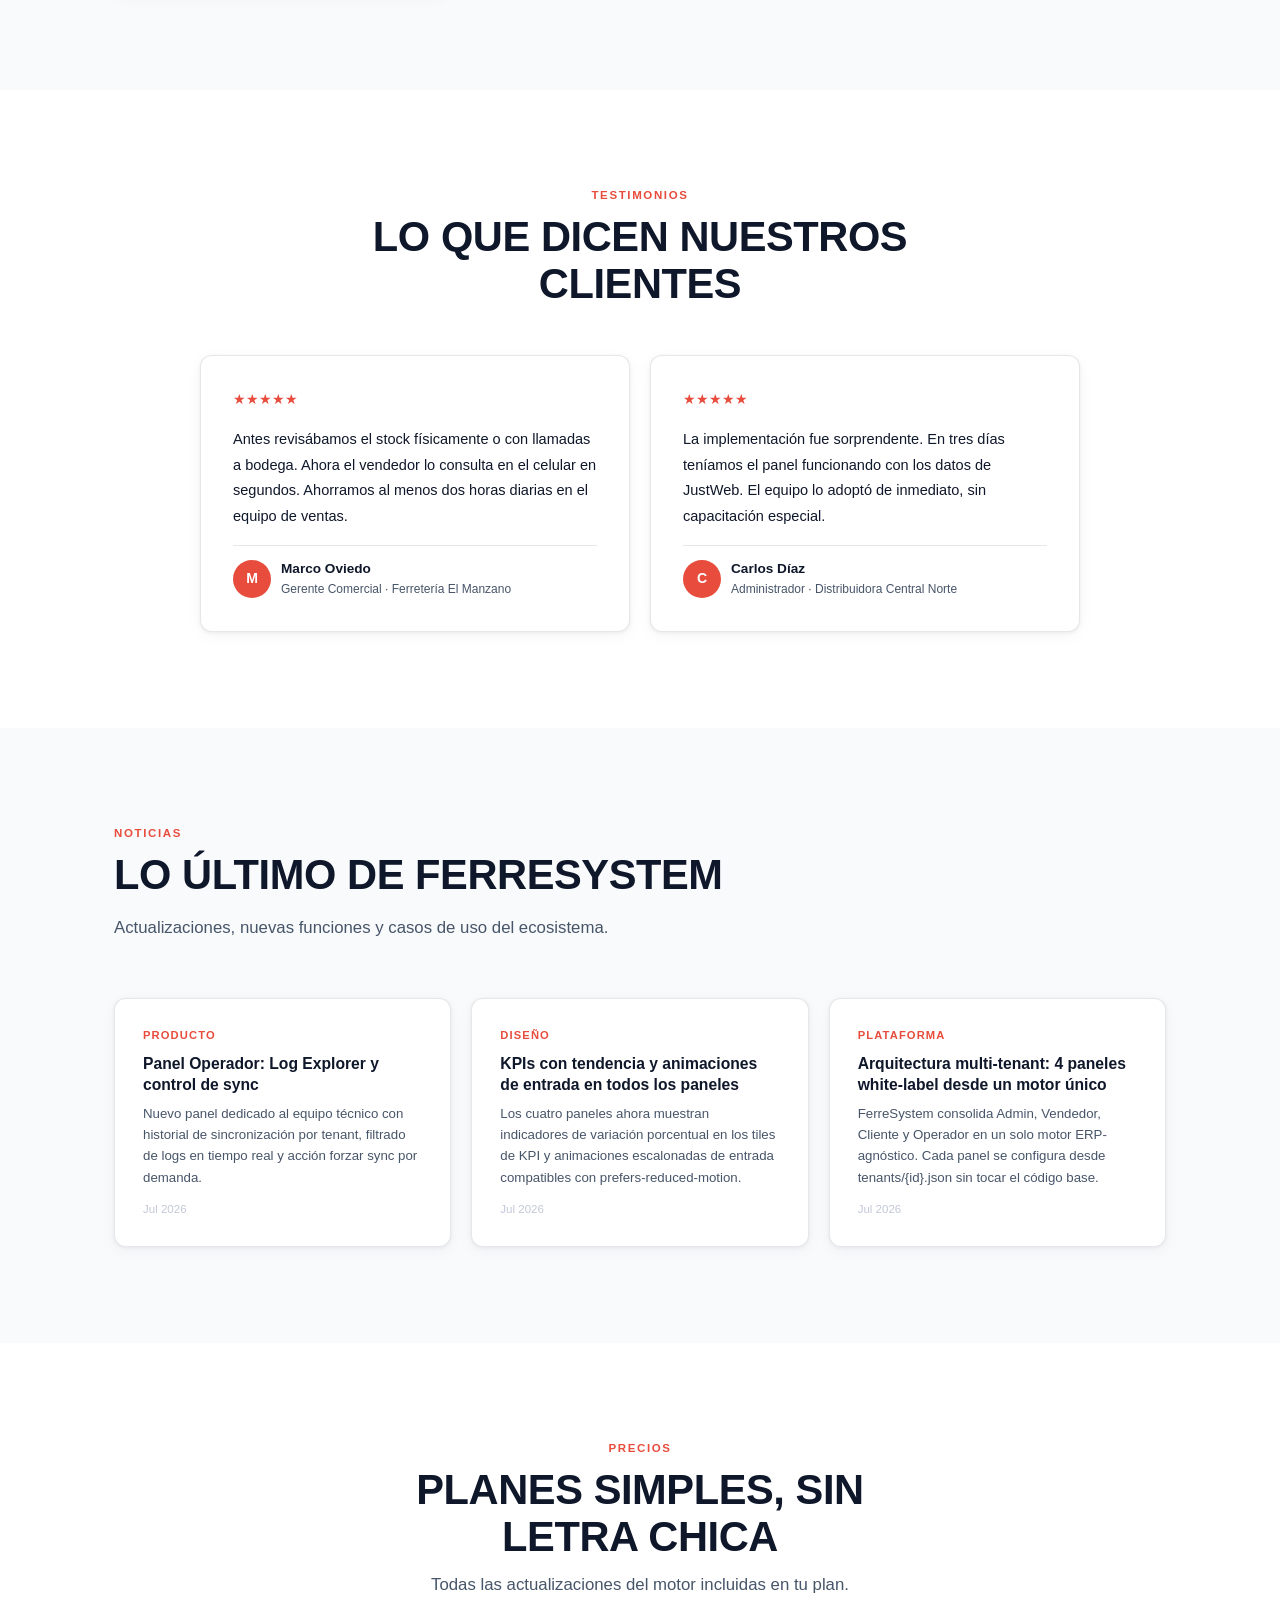
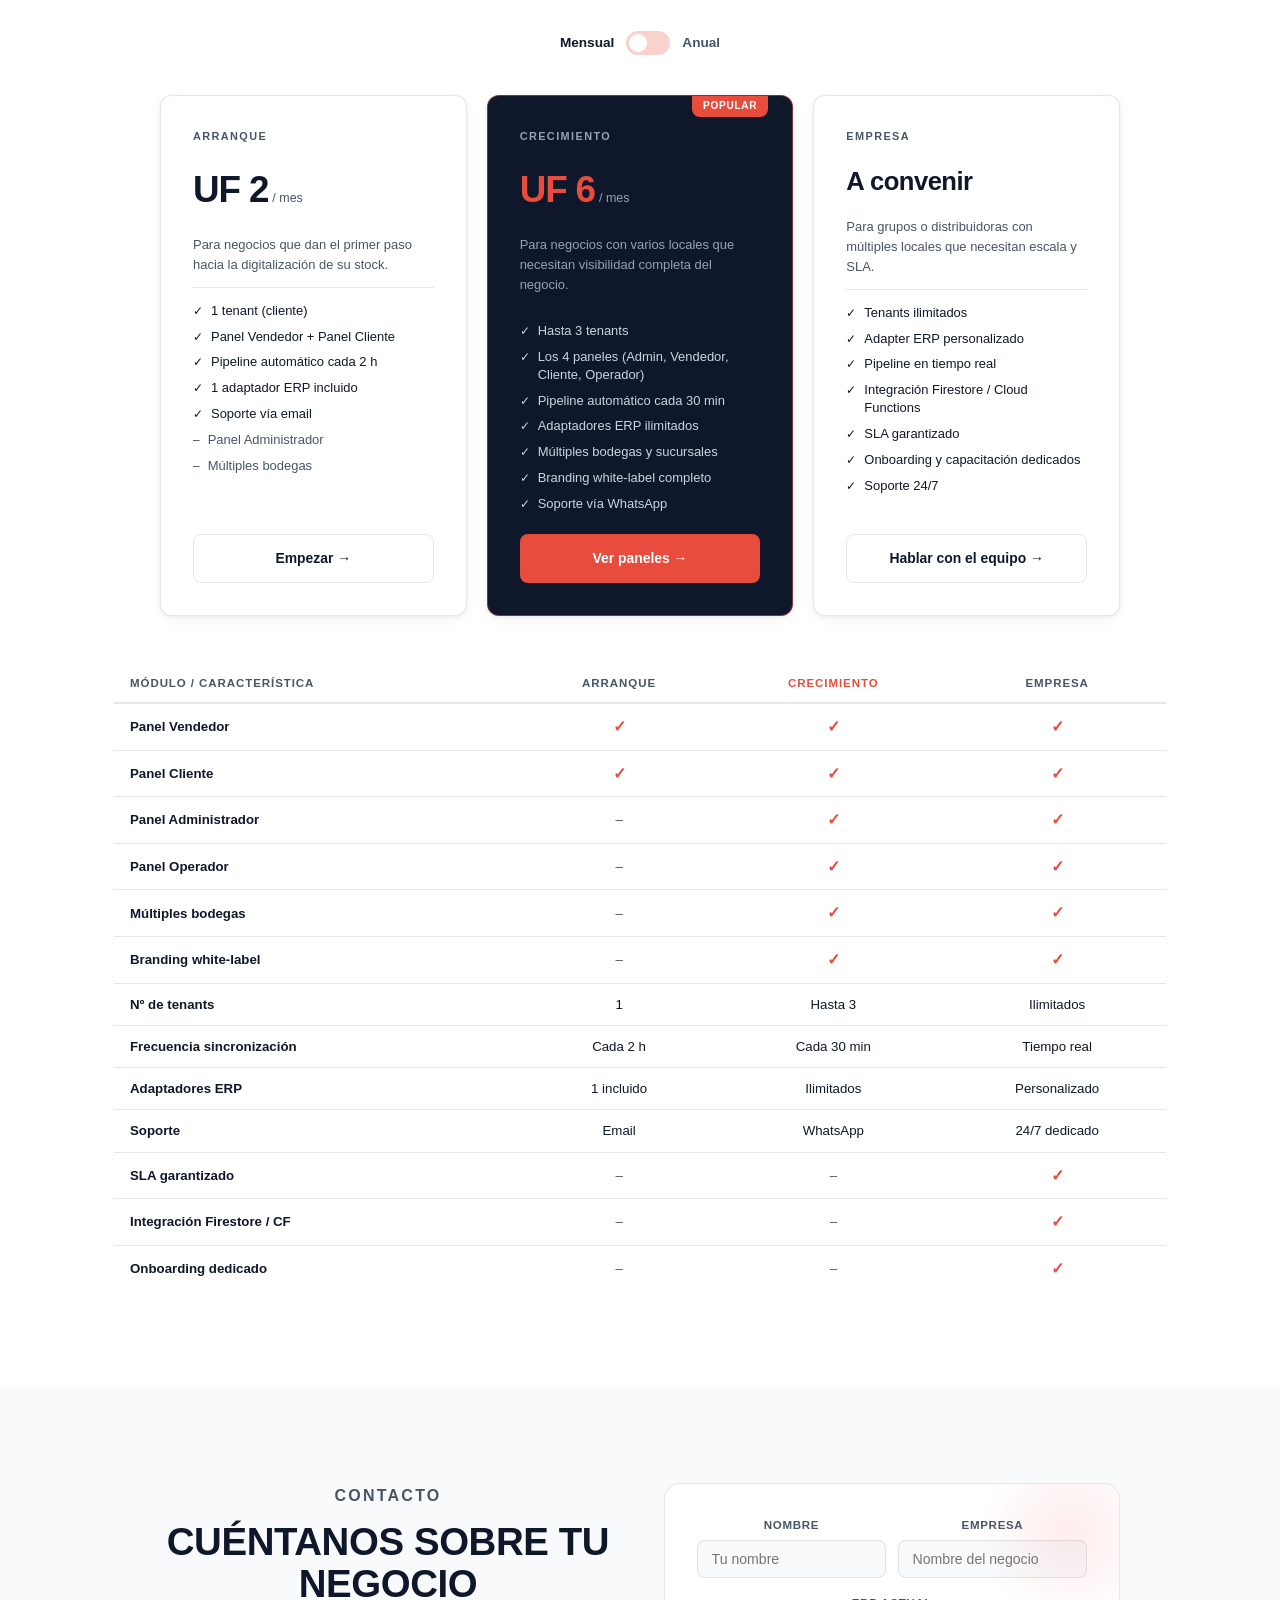
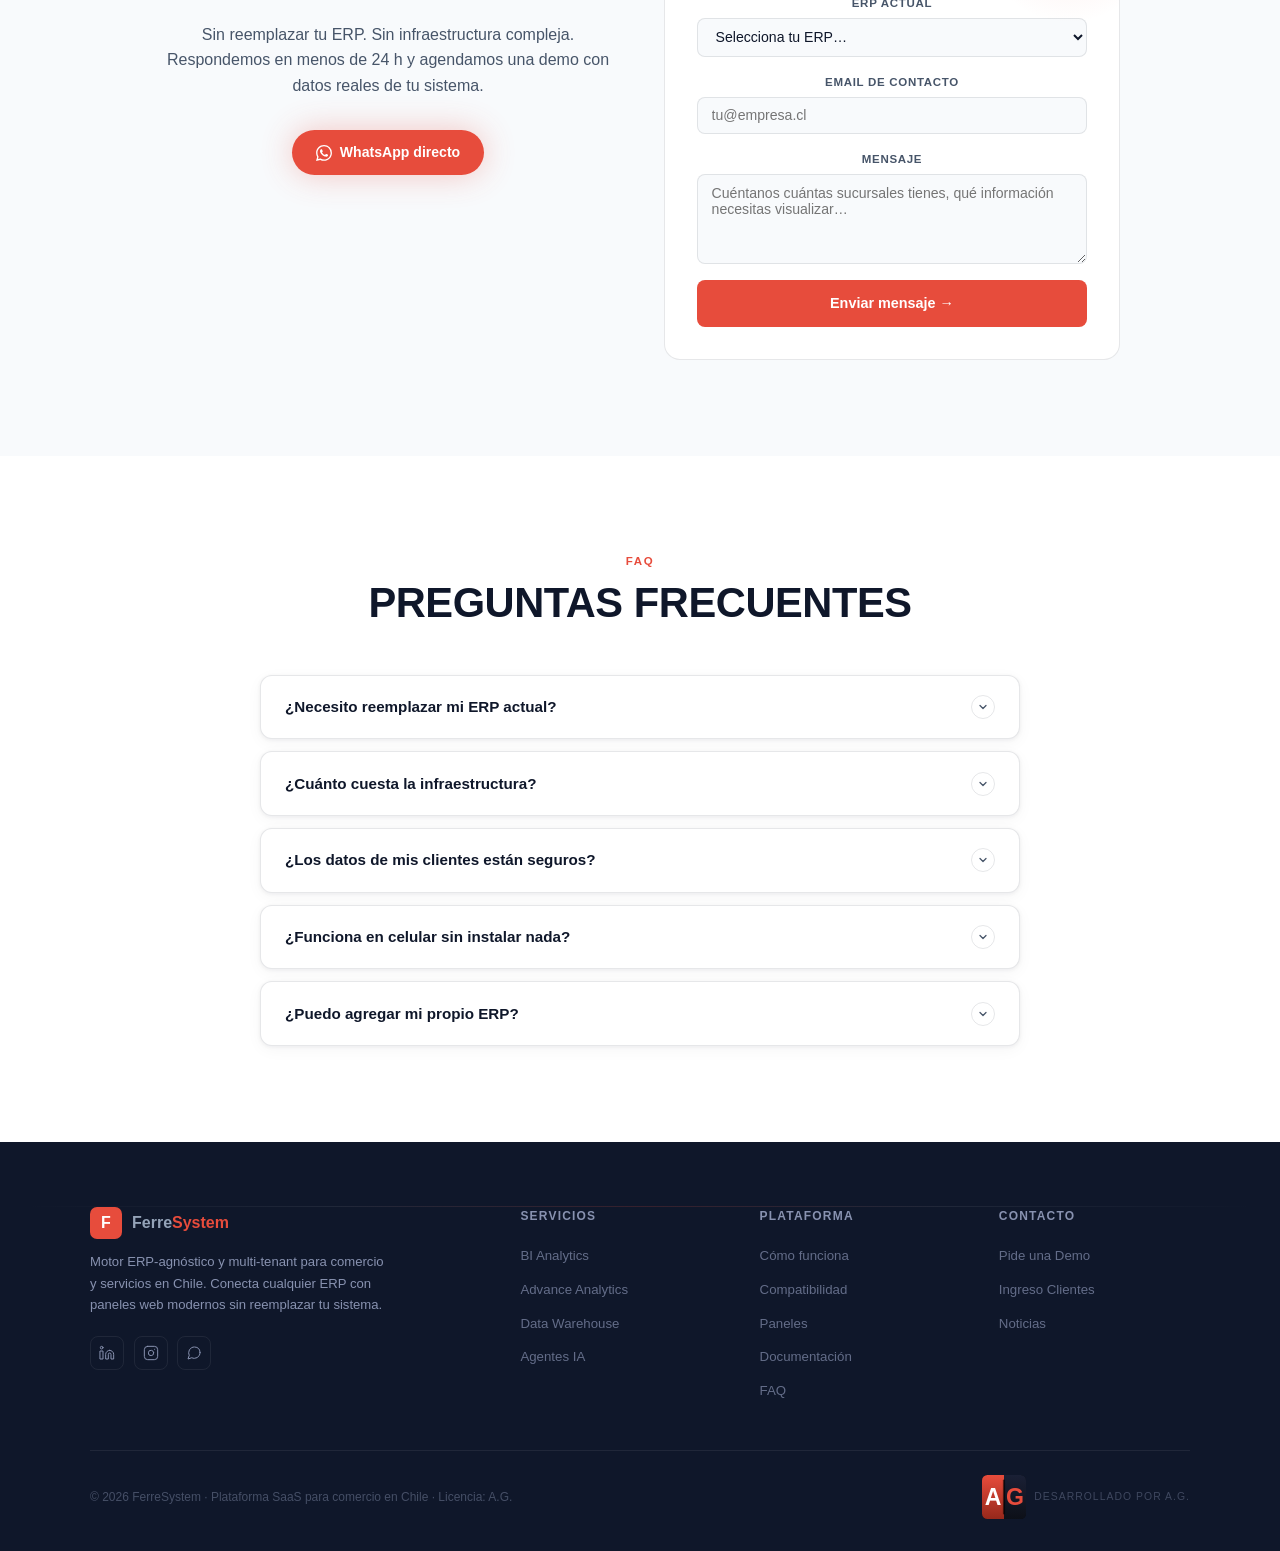
==== commit 765a10fe: "feat: docs site público de la plataforma (roadmap item 10) - docs-site/index.html: sitio de document" ====
--- a/landing/index.html
+++ b/landing/index.html
@@ -1344,7 +1344,7 @@
         </div>
       </div>
       <div class="footer-col"><h5>Servicios</h5><ul><li><a href="#servicios">BI Analytics</a></li><li><a href="#servicios">Advance Analytics</a></li><li><a href="#servicios">Data Warehouse</a></li><li><a href="#servicios">Agentes IA</a></li></ul></div>
-      <div class="footer-col"><h5>Plataforma</h5><ul><li><a href="#como-funciona">Cómo funciona</a></li><li><a href="#compatibilidad">Compatibilidad</a></li><li><a href="#paneles">Paneles</a></li><li><a href="#faq">FAQ</a></li></ul></div>
+      <div class="footer-col"><h5>Plataforma</h5><ul><li><a href="#como-funciona">Cómo funciona</a></li><li><a href="#compatibilidad">Compatibilidad</a></li><li><a href="#paneles">Paneles</a></li><li><a href="/docs">Documentación</a></li><li><a href="#faq">FAQ</a></li></ul></div>
       <div class="footer-col"><h5>Contacto</h5><ul><li><a href="https://wa.me/56900000000?text=Hola%2C%20quiero%20una%20demo%20de%20FerreSystem" target="_blank" rel="noopener">Pide una Demo</a></li><li><a href="#contacto">Ingreso Clientes</a></li><li><a href="#noticias">Noticias</a></li></ul></div>
     </div>
     <div class="footer-bottom">
